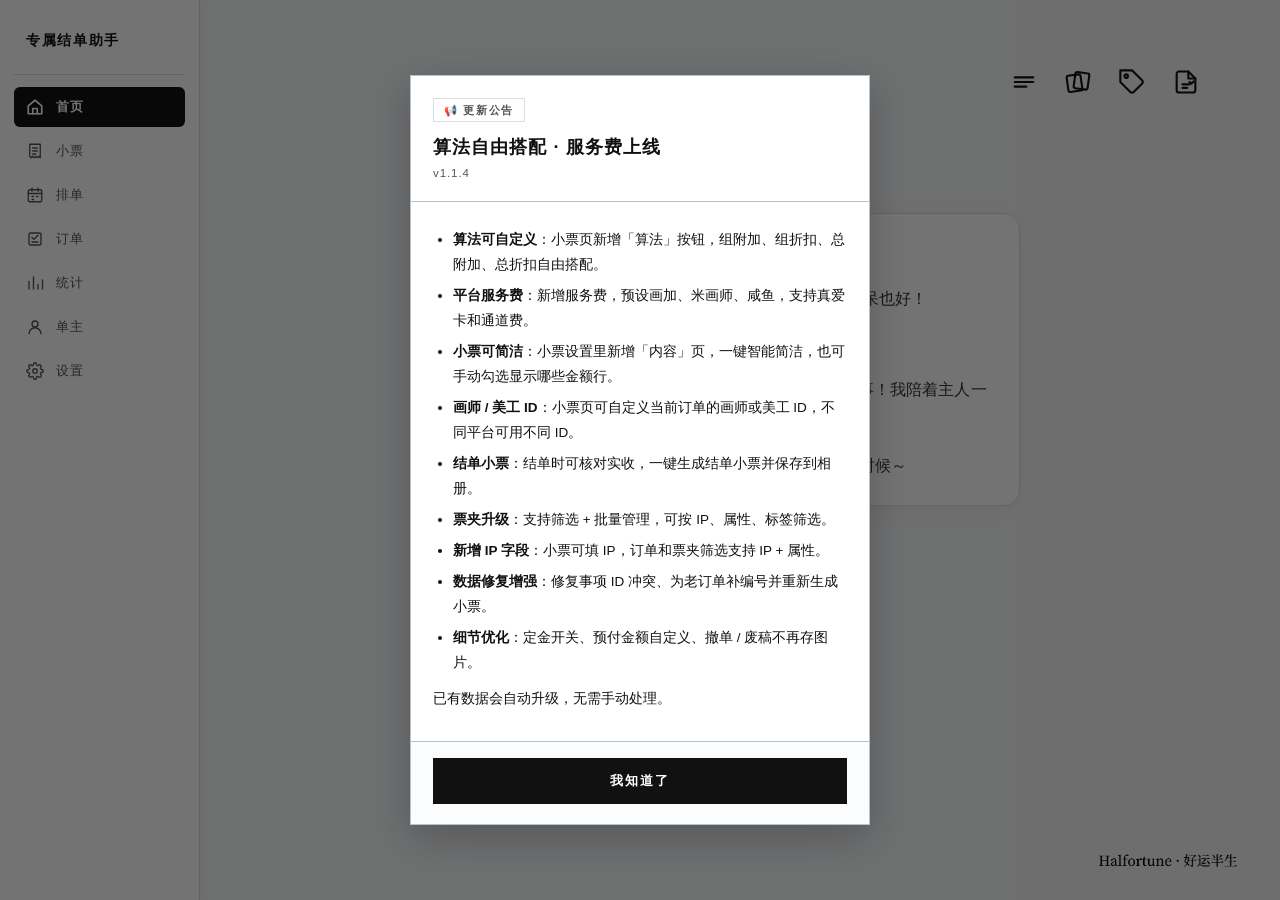
==== index.html @ 88d87aeb "Add files via upload" ====
<!DOCTYPE html>
<html lang="zh-CN">
<head>
<meta charset="UTF-8" />
<meta name="viewport" content="width=device-width, initial-scale=1.0, viewport-fit=cover" />
<title>专属结单助手</title>
<!-- PWA -->
<link rel="manifest" href="manifest.json" />
<meta name="theme-color" content="#111111" />
<meta name="apple-mobile-web-app-capable" content="yes" />
<meta name="apple-mobile-web-app-status-bar-style" content="default" />
<meta name="apple-mobile-web-app-title" content="结单助手" />
<link rel="apple-touch-icon" href="assets/icon-192.png" />

<link rel="stylesheet" href="vendor/fonts/fonts.css" />
<link rel="preconnect" href="https://cdn.jsdelivr.net" crossorigin>
<link href="https://cdn.jsdelivr.net/npm/cn-fontsource-slideyouran-regular@1.0.3/font.min.css" rel="stylesheet">
<link rel="stylesheet" href="style.css" />

<script>
(function () {
  try {
    var t = localStorage.getItem('listReceiptTheme') || 'default';
    document.documentElement.setAttribute('data-theme', t);
  } catch (e) {}
})();
</script>
</head>
<body>

<div class="app">

  <nav class="app-nav">
    <div class="nav-brand">专属结单助手</div>
    <div class="nav-items">
      <button class="nav-item active" data-page="pageMain">
        <svg class="nav-icon" viewBox="0 0 24 24" fill="none" stroke="currentColor" stroke-width="1.8" stroke-linecap="round" stroke-linejoin="round"><path d="M3 10.5 L12 3 L21 10.5 V21 H3 Z"/><path d="M9 21 V14 H15 V21"/></svg>
        <span class="nav-label">首页</span>
      </button>
      <button class="nav-item" data-page="pageReceipt">
        <svg class="nav-icon" viewBox="0 0 24 24" fill="none" stroke="currentColor" stroke-width="1.8" stroke-linecap="round" stroke-linejoin="round"><path d="M5 3 H19 V21 L17 19 L15 21 L13 19 L11 21 L9 19 L7 21 L5 19 Z"/><path d="M9 8 H15"/><path d="M9 12 H15"/><path d="M9 16 H13"/></svg>
        <span class="nav-label">小票</span>
      </button>
      <button class="nav-item" data-page="pageSchedule">
        <svg class="nav-icon" viewBox="0 0 24 24" fill="none" stroke="currentColor" stroke-width="1.8" stroke-linecap="round" stroke-linejoin="round"><rect x="3" y="5" width="18" height="16" rx="2"/><path d="M3 10 H21"/><path d="M8 3 V7"/><path d="M16 3 V7"/><path d="M8 14 H10"/><path d="M14 14 H16"/><path d="M8 18 H10"/></svg>
        <span class="nav-label">排单</span>
      </button>
      <button class="nav-item" data-page="pageTodo">
        <svg class="nav-icon" viewBox="0 0 24 24" fill="none" stroke="currentColor" stroke-width="1.8" stroke-linecap="round" stroke-linejoin="round"><rect x="4" y="4" width="16" height="16" rx="2"/><path d="M8 10 L10.5 12.5 L16 7"/><path d="M8 16 H16"/></svg>
        <span class="nav-label">订单</span>
      </button>
      <button class="nav-item" data-page="pageStats">
        <svg class="nav-icon" viewBox="0 0 24 24" fill="none" stroke="currentColor" stroke-width="1.8" stroke-linecap="round" stroke-linejoin="round"><path d="M4 20 V10"/><path d="M10 20 V4"/><path d="M16 20 V14"/><path d="M22 20 V8"/></svg>
        <span class="nav-label">统计</span>
      </button>
      <button class="nav-item" data-page="pageMaster">
        <svg class="nav-icon" viewBox="0 0 24 24" fill="none" stroke="currentColor" stroke-width="1.8" stroke-linecap="round" stroke-linejoin="round"><circle cx="12" cy="8" r="4"/><path d="M4 21 a8 8 0 0 1 16 0"/></svg>
        <span class="nav-label">单主</span>
      </button>
      <button class="nav-item" data-page="pageSettings">
        <svg class="nav-icon" viewBox="0 0 24 24" fill="none" stroke="currentColor" stroke-width="1.8" stroke-linecap="round" stroke-linejoin="round"><circle cx="12" cy="12" r="3"/><path d="M19.4 15a1.65 1.65 0 0 0 .33 1.82l.06.06a2 2 0 0 1-2.83 2.83l-.06-.06a1.65 1.65 0 0 0-1.82-.33 1.65 1.65 0 0 0-1 1.51V21a2 2 0 0 1-4 0v-.09A1.65 1.65 0 0 0 9 19.4a1.65 1.65 0 0 0-1.82.33l-.06.06a2 2 0 0 1-2.83-2.83l.06-.06a1.65 1.65 0 0 0 .33-1.82 1.65 1.65 0 0 0-1.51-1H3a2 2 0 0 1 0-4h.09A1.65 1.65 0 0 0 4.6 9a1.65 1.65 0 0 0-.33-1.82l-.06-.06a2 2 0 0 1 2.83-2.83l.06.06a1.65 1.65 0 0 0 1.82.33H9a1.65 1.65 0 0 0 1-1.51V3a2 2 0 0 1 4 0v.09a1.65 1.65 0 0 0 1 1.51 1.65 1.65 0 0 0 1.82-.33l.06-.06a2 2 0 0 1 2.83 2.83l-.06.06a1.65 1.65 0 0 0-.33 1.82V9a1.65 1.65 0 0 0 1.51 1H21a2 2 0 0 1 0 4h-.09a1.65 1.65 0 0 0-1.51 1z"/></svg>
        <span class="nav-label">设置</span>
      </button>
    </div>
  </nav>

  <main class="app-main">

    <!-- 首页 -->
    <section class="page active" id="pageMain">
      <div class="home-top-actions">
        <button type="button" class="home-tool-btn" onclick="openToolbox()" title="工具箱" aria-label="工具箱">
          <svg viewBox="0 0 24 24" fill="none" stroke="currentColor" stroke-width="1.8" stroke-linecap="round" stroke-linejoin="round">
            <line x1="4" y1="8"  x2="20" y2="8"/>
            <line x1="4" y1="12" x2="20" y2="12"/>
            <line x1="4" y1="16" x2="14" y2="16"/>
          </svg>
        </button>
        <button type="button" class="home-tool-btn" onclick="openTicketFolder()" title="票夹" aria-label="票夹">
          <svg viewBox="0 0 24 24" fill="none" stroke="currentColor" stroke-width="1.8" stroke-linecap="round" stroke-linejoin="round">
            <rect x="3" y="6" width="12" height="14" rx="1.5" transform="rotate(-8 9 13)"/>
            <rect x="9" y="4" width="12" height="14" rx="1.5" transform="rotate(8 15 11)"/>
          </svg>
        </button>
        <button type="button" class="home-tool-btn" onclick="openPriceList()" title="价目表" aria-label="价目表">
          <svg viewBox="0 0 24 24" fill="none" stroke="currentColor" stroke-width="1.8" stroke-linecap="round" stroke-linejoin="round">
            <path d="M20.59 13.41 13.42 20.58 a2 2 0 0 1 -2.83 0 L2 12 V2 h10 l8.59 8.59 a2 2 0 0 1 0 2.82 Z"/>
            <circle cx="7" cy="7" r="1.5"/>
          </svg>
        </button>
        <button type="button" class="home-tool-btn" onclick="openMemo()" title="备忘录" aria-label="备忘录">
          <svg viewBox="0 0 24 24" fill="none" stroke="currentColor" stroke-width="1.8" stroke-linecap="round" stroke-linejoin="round">
            <path d="M14 3 H6 a2 2 0 0 0 -2 2 v14 a2 2 0 0 0 2 2 h12 a2 2 0 0 0 2 -2 V9 Z"/>
            <polyline points="14 3 14 9 20 9"/>
            <path d="M9 14 h6"/>
            <path d="M9 17 h4"/>
            <path d="M15 12 l1.5 1.5 2 -2"/>
          </svg>
        </button>
      </div>

      <div class="home-wrap">
        <h1 class="home-title">专属结单助手</h1>
        <p class="home-sub">每一笔都清清楚楚</p>

        <div class="home-greeting-box" id="homeGreetingBox">
          <div class="home-greeting-text" id="homeGreetingText"></div>
        </div>
      </div>

      <img class="home-corner-badge" src="assets/HF.png" alt="" />
    </section>

    <!-- 小票 -->
    <section class="page" id="pageReceipt">
      <div class="receipt-layout" id="receiptLayout">
        <div class="receipt-main" id="receiptMain">

          <section class="panel">
            <div style="display:flex;align-items:center;gap:10px;margin-bottom:14px;padding-bottom:8px;border-bottom:1px solid var(--line);">
              <h2 class="section-title" style="flex:1;margin:0;padding:0;border-bottom:none;">企划信息</h2>
              <button type="button" class="tag-btn-inline" id="receiptTagBtn" onclick="openReceiptTagEditor()">标签</button>
            </div>

            <div class="module" style="grid-template-columns: 1fr 1fr;">
              <div>
                <label>接单平台</label>
                <select id="platform"></select>

                <label>画师 / 美工 <span class="required-mark">*</span></label>
                <div class="artist-id-wrap">
                  <select id="artistIdentity" class="artist-identity-select"></select>
                  <input id="artistId" class="artist-id-input" data-required="1" placeholder="填写ID" />
                </div>

                <label>单主ID <span class="required-mark">*</span></label>
                <div class="client-id-wrap">
                  <input id="client" data-required="1" />
                  <button type="button" class="client-id-pick-btn"
                          onclick="openClientPickerForReceipt()"
                          title="从单主列表选择" aria-label="从单主列表选择">
                    <svg viewBox="0 0 24 24" fill="none" stroke="currentColor"
                         stroke-width="1.8" stroke-linecap="round" stroke-linejoin="round">
                      <circle cx="12" cy="8" r="4"/>
                      <path d="M4 21 a8 8 0 0 1 16 0"/>
                    </svg>
                  </button>
                </div>

                <label>企划名称</label>
                <input id="project" />
                <label>IP</label>
                <input id="ip" placeholder="如：爱情公寓（可留空）" />
                <label>属性</label>
                <input id="attribute" placeholder="填写属性名称" />
                <label>角色</label>
                <input id="character" />
              </div>
              <div>
                <label>接单日期 <span class="required-mark">*</span></label>
                <input id="orderDate" type="date" data-required="1" />
                <label>排单日期 <span class="required-mark">*</span></label>
                <input id="scheduleDate" type="date" data-required="1" />
                <label>工期（天，可留空）</label>
                <div class="input-unit-wrap suffix">
                  <input id="workDays" type="number" step="1" min="0" placeholder="如：7" />
                  <span class="input-unit">天</span>
                </div>
                <label>截稿日期（可手动改） <span class="required-mark">*</span></label>
                <input id="deadline" type="date" data-required="1" />
                <label>定金模式</label>
                <select id="depositMode">
                  <option value="percent">百分比 %</option>
                  <option value="amount">固定金额 ¥</option>
                </select>
                <div class="deposit-label-row">
                  <label>定金（占位单：排单费）</label>
                  <label class="switch-wrap" title="关闭后不计算定金，预付款按 0 计">
                    <span class="switch">
                      <input type="checkbox" id="depositEnabled" checked onchange="onDepositEnabledToggle()" />
                      <span class="switch-slider"></span>
                    </span>
                  </label>
                </div>
                <div class="input-unit-wrap suffix" id="depositWrap">
                  <input id="deposit" type="number" step="0.01" value="20" />
                  <span class="input-unit" id="depositUnit">%</span>
                </div>
              </div>
            </div>

            <div class="upload-wrap">
              <label class="upload-label">预览图片（可选，生成小票时展示）</label>
              <div>
                <label class="upload-btn" id="uploadBtn" for="previewFile" style="margin:0;">＋ 上传图片</label>
                <input type="file" id="previewFile" class="file-input" accept="image/*" />
              </div>
              <div class="preview-box" id="previewBox">
                <img id="previewImg" src="" alt="预览" />
                <button type="button" class="icon-btn" id="clearPreviewBtn" title="移除图片">×</button>
              </div>
            </div>
          </section>

          <section class="panel" id="detailGroupPanel">
            <div class="section-head-row">
              <h2 class="section-title" style="flex:1;margin:0 0 14px;">定制细则</h2>
              <button type="button" class="algo-btn-inline" onclick="openAlgorithmSettings()" style="margin-right:12px;">算法</button>
              <label class="switch-wrap" title="关闭后，稿件不需要选权限，小票中也不显示权限列" style="margin-right:12px;">
                <span class="switch-label-text">权限</span>
                <span class="switch">
                  <input type="checkbox" id="licenseToggle" checked onchange="onLicenseToggle()" />
                  <span class="switch-slider"></span>
                </span>
              </label>
              <label class="switch-wrap" title="打开后可以不填稿件内容（仅占位）">
                <span class="switch-label-text">占位</span>
                <span class="switch">
                  <input type="checkbox" id="placeholderToggle" onchange="onPlaceholderToggle()" />
                  <span class="switch-slider"></span>
                </span>
              </label>
            </div>
            <div id="groupsContainer"></div>
            <button class="add-item-btn" id="addGroupBtn" onclick="addGroup()">+ 添加稿件组</button>
          </section>

          <section class="panel" id="orderExtrasPanel">
            <h2 class="section-title">其他</h2>
            <label style="margin-top:0;">订单级附加费用</label>
            <div id="extrasContainer" class="order-extras"></div>
            <button class="add-item-btn" onclick="addExtra()">+ 添加总附加费用</button>

            <label>订单级优惠折扣</label>
            <div id="discountsContainer" class="order-extras"></div>
            <button class="add-item-btn" onclick="addDiscount()">+ 添加总优惠折扣</button>

            <label>赠品（不计入应付）</label>
            <div id="giftsContainer"></div>
            <button class="add-item-btn" onclick="addGift()">+ 添加赠品</button>

            <div class="order-fee-row">
              <button type="button" class="order-fee-btn" id="prepaidBtn" onclick="openPrepaidModal()">
                <span class="order-fee-btn-label">预付金额</span>
                <span class="order-fee-btn-state" id="prepaidBtnState"></span>
              </button>
              <button type="button" class="order-fee-btn" id="orderServiceBtn" onclick="openOrderServiceModal()">
                <span class="order-fee-btn-label">总服务费</span>
                <span class="order-fee-btn-state" id="orderServiceBtnState"></span>
              </button>
            </div>
          </section>

          <section class="panel">
            <div class="actions">
              <button class="action-btn ghost" onclick="resetAll()">重置</button>
              <button class="action-btn" onclick="generate()">确定生成</button>
            </div>
          </section>

          <section class="panel receipt-shell hidden" id="receiptPanel">
            <div class="receipt-wrap">
              <div class="receipt-toolbar hidden" id="receiptToolbar">
                <button class="tool-btn" onclick="importToTodo()" title="导入订单">
                  <svg viewBox="0 0 24 24" fill="none" stroke="currentColor" stroke-width="1.8" stroke-linecap="round" stroke-linejoin="round">
                    <rect x="4" y="4" width="16" height="16" rx="2"/>
                    <path d="M8 10 L10.5 12.5 L16 7"/>
                    <path d="M8 16 H16"/>
                  </svg>
                </button>
                <button class="tool-btn" onclick="openReceiptSettings()" title="修改小票">
                  <svg viewBox="0 0 24 24" fill="none" stroke="currentColor" stroke-width="1.8" stroke-linecap="round" stroke-linejoin="round">
                    <path d="M12 20h9"/>
                    <path d="M16.5 3.5a2.121 2.121 0 0 1 3 3L7 19l-4 1 1-4L16.5 3.5z"/>
                  </svg>
                </button>
                <button class="tool-btn" onclick="saveImage()" title="保存图片">
                  <svg viewBox="0 0 24 24" fill="none" stroke="currentColor" stroke-width="1.8" stroke-linecap="round" stroke-linejoin="round">
                    <path d="M21 15v4a2 2 0 0 1-2 2H5a2 2 0 0 1-2-2v-4"/>
                    <polyline points="7 10 12 15 17 10"/>
                    <line x1="12" y1="15" x2="12" y2="3"/>
                  </svg>
                </button>
              </div>

              <div class="receipt" id="receipt">
                <div class="receipt-bg-wrap" id="outBgWrap">
                  <img class="receipt-bg-img" id="outBgImg" alt="" draggable="false" />
                  <div class="receipt-img-handle" data-target="bg"></div>
                  <div class="img-resize-handle" data-dir="n"></div>
                  <div class="img-resize-handle" data-dir="s"></div>
                  <div class="img-resize-handle" data-dir="w"></div>
                  <div class="img-resize-handle" data-dir="e"></div>
                </div>

                <div class="receipt-img-block header-block" id="outHeaderBlock">
                  <img id="outHeaderImg" alt="" draggable="false" />
                  <div class="receipt-img-handle" data-target="header"></div>
                  <div class="img-resize-handle" data-dir="n"></div>
                  <div class="img-resize-handle" data-dir="s"></div>
                  <div class="img-resize-handle" data-dir="w"></div>
                  <div class="img-resize-handle" data-dir="e"></div>
                </div>

                <div class="header">
                  <div class="receipt-title-text">· 专属小票 ·</div>
                  <div class="shop-at" id="outClientAt"></div>
                </div>

                <div class="receipt-no-row">
                  <span class="receipt-no" id="outOrderNo"></span>
                </div>

                <div class="meta">
                  <div><span>排单日期</span><span id="outScheduleDate"></span></div>
                  <div><span>截稿日期</span><span id="outDeadline"></span></div>
                  <div><span id="outIdentityLabel">画师</span><span id="outArtist"></span></div>
                  <div><span>接单平台</span><span id="outPlatform"></span></div>
                </div>
                <hr class="rule double" />

                <div class="info-row bold" id="rowProject"><span class="k">企划名</span><span id="outProject"></span></div>
                <div class="info-row bold" id="rowIP"><span class="k">IP</span><span id="outIP"></span></div>
                <div class="info-row bold" id="rowAttribute"><span class="k">属性</span><span id="outAttribute"></span></div>
                <div class="info-row bold" id="rowCharacter"><span class="k">角色</span><span id="outCharacter"></span></div>

                <div class="receipt-photo" id="outPhoto" style="display:none;">
                  <img id="outPhotoImg" src="" alt="预览图" />
                </div>

                <div id="outGroups"></div>

                <hr class="rule" />
                <div class="totals order-totals">
                  <div class="row"><span>总合计</span><span id="outSubtotalTotal"></span></div>
                  <div class="row" id="outOrderExtrasRow" style="display:none">
                    <span id="outOrderExtrasLabel">总附加费用</span>
                    <span id="outOrderExtras"></span>
                  </div>
                  <div class="row" id="outOrderDiscountRow" style="display:none">
                    <span id="outOrderDiscountLabel">总优惠折扣</span>
                    <span id="outOrderDiscount"></span>
                  </div>
                  <div class="row"><span>订单总价</span><span id="outTotal"></span></div>
                  <div class="row order-fee-sub" id="outOrderServiceRow" style="display:none">
                    <span id="outOrderServiceLabel">服务费</span>
                    <span id="outOrderService"></span>
                  </div>
                  <div class="row order-fee-sub" id="outOrderChannelRow" style="display:none">
                    <span id="outOrderChannelLabel">通道费</span>
                    <span id="outOrderChannel"></span>
                  </div>
                </div>

                <div class="totals pay-totals">
                  <div class="row pay"><span>应付金额</span><span class="v" id="outPayable"></span></div>
                  <div class="row pay-bold" id="outPrepaidRow">
                    <span id="outPrepaidLabel" class="prepaid-label">预付金额</span>
                    <span id="outPrepaid"></span>
                  </div>

                  <div class="row pay-bold" id="outRealPrepaidRow" style="display:none;">
                    <span id="outRealPrepaidLabel" class="prepaid-label">实收预付</span>
                    <span id="outRealPrepaid"></span>
                  </div>

                  <div class="row pay-bold" id="outFinalRow"><span>待结尾款</span><span id="outFinal"></span></div>
                </div>

                <div id="outGiftsBox" style="display:none;margin-top:10px;">
                  <div class="info-row" style="color:var(--rc-ink-soft);font-size:12px;letter-spacing:.08em;text-transform:uppercase;">
                    <span>赠品</span><span>价值</span>
                  </div>
                  <div id="outGifts"></div>
                </div>

                <hr class="rule double" />

                <div class="footer-note">
                  <div id="outFooterLine1"></div>
                  <div id="outFooterLine2"></div>
                </div>

                <div class="receipt-img-block footer-block" id="outFooterBlock">
                  <img id="outFooterImg" alt="" draggable="false" />
                  <div class="receipt-img-handle" data-target="footer"></div>
                  <div class="img-resize-handle" data-dir="n"></div>
                  <div class="img-resize-handle" data-dir="s"></div>
                  <div class="img-resize-handle" data-dir="w"></div>
                  <div class="img-resize-handle" data-dir="e"></div>
                </div>
              </div>
            </div>
          </section>

        </div>

        <aside class="receipt-settings" id="receiptSettings">
          <div class="rs-head">
            <h3>小票设置</h3>
            <div class="rs-head-btns">
              <button class="rs-btn" onclick="saveReceiptPreset()">存储</button>
              <button class="rs-btn ghost" onclick="openReceiptPresetPicker()">加载</button>
              <button class="rs-btn ghost" onclick="resetReceiptSettings()">恢复</button>
            </div>
            <button class="rs-close" onclick="closeReceiptSettings()" title="关闭">×</button>
          </div>

          <div class="rs-tabs">
            <button class="rs-tab active" data-tab="basic" onclick="switchRsTab('basic')">基础</button>
            <button class="rs-tab" data-tab="style" onclick="switchRsTab('style')">样式</button>
            <button class="rs-tab" data-tab="content" onclick="switchRsTab('content')">内容</button>
          </div>

          <div class="rs-body">
            <div class="rs-pane active" id="rsPaneBasic">
              <button type="button" class="rs-label-btn" onclick="setActiveReceiptImage('header')">
                票头图片 <span class="rs-tip-inline">（可选，点击可编辑）</span>
              </button>
              <div class="rs-file-row">
                <label class="upload-btn" for="rsHeaderImgInput">＋ 上传票头</label>
                <input type="file" id="rsHeaderImgInput" class="file-input" accept="image/*" />
                <button class="rs-btn-sm ghost" onclick="fitReceiptImg('header')">适应宽度</button>
                <button class="rs-btn-sm ghost" onclick="clearReceiptImg('header')">清除</button>
              </div>
              <p class="rs-tip-sm">大图会自动压缩后保存 · 点按钮进入编辑态：图片上任意位置可拖，右下角红点等比缩放，边缘虚线可拉伸</p>

              <label>标题（固定，不可修改）</label>
              <input id="rsTitle" value="专属小票" readonly style="opacity:0.6;" />

              <label>票尾文本 · 第一行</label>
              <input id="rsFooter1" placeholder="如：十分荣幸为您服务" oninput="applyReceiptSettings()" />

              <label>票尾文本 · 第二行</label>
              <input id="rsFooter2" placeholder="如：欢迎下次光临～" oninput="applyReceiptSettings()" />

              <button type="button" class="rs-label-btn" onclick="setActiveReceiptImage('footer')">
                票尾图片 <span class="rs-tip-inline">（可选，点击可编辑）</span>
              </button>
              <div class="rs-file-row">
                <label class="upload-btn" for="rsFooterImgInput">＋ 上传票尾</label>
                <input type="file" id="rsFooterImgInput" class="file-input" accept="image/*" />
                <button class="rs-btn-sm ghost" onclick="fitReceiptImg('footer')">适应宽度</button>
                <button class="rs-btn-sm ghost" onclick="clearReceiptImg('footer')">清除</button>
              </div>
              <p class="rs-tip-sm">大图会自动压缩后保存 · 点按钮进入编辑态：图片上任意位置可拖，右下角红点等比缩放，边缘虚线可拉伸</p>
              <label>字体（中英文统一）</label>
              <select id="rsFont" onchange="applyReceiptSettings()">
                <option value="system">系统默认（思源黑体）</option>
                <option value="'Source Han Sans SC','Noto Sans SC',sans-serif">思源黑体</option>
                <option value="'Source Han Serif SC','Noto Serif SC','Songti SC',serif">思源宋体</option>
                <option value="'Slideyouran','Yanshi Youran Xiaokai',cursive">演示悠然小楷（在线）</option>
                <option value="'Playball',cursive">Playball（在线 · 英文）</option>
                <option value="'Alex Brush',cursive">Alex Brush（在线 · 英文花体）</option>
              </select>
              <p class="rs-tip-sm">
                演示悠然小楷、Playball、Alex Brush 通过 CDN 在线加载。<br>
                以上字体均免费可商用。<br>
                其它字体请用下方「导入本地字体」上传。请使用可商字体。
              </p>

              <label>字体大小</label>
              <div class="range-row">
                <div class="range-with-dot">
                  <input type="range" id="rsFontSize" min="8" max="24" step="0.5" value="13.5" oninput="onFontSizeChanged()" />
                  <button type="button" class="range-default-dot" onclick="resetFontSize()" title="点击恢复默认字体大小 13.5px"></button>
                </div>
                <span class="range-val" id="rsFontSizeVal">13.5px</span>
              </div>
              <p class="rs-tip-sm">
                调整小票整体文字大小（不含票头 / 票尾）。<br>
                黑点为默认大小，点击可恢复。
              </p>

              <label>导入本地字体（TTF / OTF / WOFF / WOFF2）</label>
              <div class="rs-file-row">
                <label class="upload-btn" for="rsFontFileInput">＋ 选择字体文件</label>
                <input type="file" id="rsFontFileInput" class="file-input"
                       accept=".ttf,.otf,.woff,.woff2,font/ttf,font/otf,font/woff,font/woff2">
                <button class="rs-btn-sm ghost" onclick="clearLocalFonts()">清空已导入</button>
              </div>
              <p class="rs-tip-sm" id="rsFontUploadStatus">
                字体文件受版权与容量限制，仅保存在当前浏览器，换设备或清缓存需重新导入。
              </p>

              <div class="custom-font-list" id="customFontList"></div>
            </div>

            <div class="rs-pane" id="rsPaneStyle">
              <label>背景颜色</label>
              <div class="color-swatches" data-target="rsBgColor">
                <button type="button" class="color-swatch" data-color="#97cceb" style="background:#97cceb" title="#97cceb" onclick="pickColor('rsBgColor','#97cceb','bgColor')"></button>
                <button type="button" class="color-swatch" data-color="#a5c757" style="background:#a5c757" title="#a5c757" onclick="pickColor('rsBgColor','#a5c757','bgColor')"></button>
                <button type="button" class="color-swatch" data-color="#fefbb4" style="background:#fefbb4" title="#fefbb4" onclick="pickColor('rsBgColor','#fefbb4','bgColor')"></button>
                <button type="button" class="color-swatch" data-color="#fbccdb" style="background:#fbccdb" title="#fbccdb" onclick="pickColor('rsBgColor','#fbccdb','bgColor')"></button>
                <button type="button" class="color-swatch" data-color="#e7e7ff" style="background:#e7e7ff" title="#e7e7ff" onclick="pickColor('rsBgColor','#e7e7ff','bgColor')"></button>
                <button type="button" class="color-swatch" data-color="#fffaf6" style="background:#fffaf6" title="#fffaf6" onclick="pickColor('rsBgColor','#fffaf6','bgColor')"></button>
                <button type="button" class="color-custom-btn" onclick="openCustomColor('rsBgColor')" title="自定义颜色">＋</button>
                <button type="button" class="color-reset-btn" onclick="resetColor('rsBgColor','#ffffff','bgColor')" title="恢复默认">
                  <svg viewBox="0 0 24 24" fill="none" stroke="currentColor" stroke-width="2" stroke-linecap="round" stroke-linejoin="round">
                    <polyline points="1 4 1 10 7 10"/>
                    <path d="M3.51 15a9 9 0 1 0 2.13-9.36L1 10"/>
                  </svg>
                </button>
              </div>
              <input type="color" id="rsBgColor" value="#ffffff" oninput="onColorChanged('bgColor')" class="color-input-hidden" />
              <input type="text" class="color-hex" id="rsBgColorHex" value="#ffffff" readonly />

              <label>线条颜色（分割线、外框）</label>
              <div class="color-swatches" data-target="rsLineColor">
                <button type="button" class="color-swatch" data-color="#b8c2cc" style="background:#b8c2cc" onclick="pickColor('rsLineColor','#b8c2cc','lineColor')"></button>
                <button type="button" class="color-swatch" data-color="#97cceb" style="background:#97cceb" onclick="pickColor('rsLineColor','#97cceb','lineColor')"></button>
                <button type="button" class="color-swatch" data-color="#a5c757" style="background:#a5c757" onclick="pickColor('rsLineColor','#a5c757','lineColor')"></button>
                <button type="button" class="color-swatch" data-color="#fbccdb" style="background:#fbccdb" onclick="pickColor('rsLineColor','#fbccdb','lineColor')"></button>
                <button type="button" class="color-swatch" data-color="#e7e7ff" style="background:#e7e7ff" onclick="pickColor('rsLineColor','#e7e7ff','lineColor')"></button>
                <button type="button" class="color-custom-btn" onclick="openCustomColor('rsLineColor')" title="自定义颜色">＋</button>
                <button type="button" class="color-reset-btn" onclick="resetColor('rsLineColor','#b8c2cc','lineColor')" title="恢复默认">
                  <svg viewBox="0 0 24 24" fill="none" stroke="currentColor" stroke-width="2" stroke-linecap="round" stroke-linejoin="round">
                    <polyline points="1 4 1 10 7 10"/>
                    <path d="M3.51 15a9 9 0 1 0 2.13-9.36L1 10"/>
                  </svg>
                </button>
              </div>
              <input type="color" id="rsLineColor" value="#b8c2cc" oninput="onColorChanged('lineColor')" class="color-input-hidden" />
              <input type="text" class="color-hex" id="rsLineColorHex" value="#b8c2cc" readonly />

              <label>字体主色（原本黑色）</label>
              <div class="color-swatches" data-target="rsColorPrimary">
                <button type="button" class="color-swatch" data-color="#97cceb" style="background:#97cceb" title="#97cceb" onclick="pickColor('rsColorPrimary','#97cceb','colorPrimary')"></button>
                <button type="button" class="color-swatch" data-color="#a5c757" style="background:#a5c757" title="#a5c757" onclick="pickColor('rsColorPrimary','#a5c757','colorPrimary')"></button>
                <button type="button" class="color-swatch" data-color="#fefbb4" style="background:#fefbb4" title="#fefbb4" onclick="pickColor('rsColorPrimary','#fefbb4','colorPrimary')"></button>
                <button type="button" class="color-swatch" data-color="#fbccdb" style="background:#fbccdb" title="#fbccdb" onclick="pickColor('rsColorPrimary','#fbccdb','colorPrimary')"></button>
                <button type="button" class="color-swatch" data-color="#e7e7ff" style="background:#e7e7ff" title="#e7e7ff" onclick="pickColor('rsColorPrimary','#e7e7ff','colorPrimary')"></button>
                <button type="button" class="color-swatch" data-color="#fffaf6" style="background:#fffaf6" title="#fffaf6" onclick="pickColor('rsColorPrimary','#fffaf6','colorPrimary')"></button>
                <button type="button" class="color-custom-btn" onclick="openCustomColor('rsColorPrimary')" title="自定义颜色">＋</button>
                <button type="button" class="color-reset-btn" onclick="resetColor('rsColorPrimary','#111111','colorPrimary')" title="恢复默认">
                  <svg viewBox="0 0 24 24" fill="none" stroke="currentColor" stroke-width="2" stroke-linecap="round" stroke-linejoin="round">
                    <polyline points="1 4 1 10 7 10"/>
                    <path d="M3.51 15a9 9 0 1 0 2.13-9.36L1 10"/>
                  </svg>
                </button>
              </div>
              <input type="color" id="rsColorPrimary" value="#111111" oninput="onColorChanged('colorPrimary')" class="color-input-hidden" />
              <input type="text" class="color-hex" id="rsColorPrimaryHex" value="#111111" readonly />

              <label>字体辅色（原本灰色）</label>
              <div class="color-swatches" data-target="rsColorSecondary">
                <button type="button" class="color-swatch" data-color="#97cceb" style="background:#97cceb" title="#97cceb" onclick="pickColor('rsColorSecondary','#97cceb','colorSecondary')"></button>
                <button type="button" class="color-swatch" data-color="#a5c757" style="background:#a5c757" title="#a5c757" onclick="pickColor('rsColorSecondary','#a5c757','colorSecondary')"></button>
                <button type="button" class="color-swatch" data-color="#fefbb4" style="background:#fefbb4" title="#fefbb4" onclick="pickColor('rsColorSecondary','#fefbb4','colorSecondary')"></button>
                <button type="button" class="color-swatch" data-color="#fbccdb" style="background:#fbccdb" title="#fbccdb" onclick="pickColor('rsColorSecondary','#fbccdb','colorSecondary')"></button>
                <button type="button" class="color-swatch" data-color="#e7e7ff" style="background:#e7e7ff" title="#e7e7ff" onclick="pickColor('rsColorSecondary','#e7e7ff','colorSecondary')"></button>
                <button type="button" class="color-swatch" data-color="#fffaf6" style="background:#fffaf6" title="#fffaf6" onclick="pickColor('rsColorSecondary','#fffaf6','colorSecondary')"></button>
                <button type="button" class="color-custom-btn" onclick="openCustomColor('rsColorSecondary')" title="自定义颜色">＋</button>
                <button type="button" class="color-reset-btn" onclick="resetColor('rsColorSecondary','#555555','colorSecondary')" title="恢复默认">
                  <svg viewBox="0 0 24 24" fill="none" stroke="currentColor" stroke-width="2" stroke-linecap="round" stroke-linejoin="round">
                    <polyline points="1 4 1 10 7 10"/>
                    <path d="M3.51 15a9 9 0 1 0 2.13-9.36L1 10"/>
                  </svg>
                </button>
              </div>
              <input type="color" id="rsColorSecondary" value="#555555" oninput="onColorChanged('colorSecondary')" class="color-input-hidden" />
              <input type="text" class="color-hex" id="rsColorSecondaryHex" value="#555555" readonly />

              <button type="button" class="rs-label-btn" onclick="setActiveReceiptImage('bg')">
                背景图片 <span class="rs-tip-inline">（可选，点击可编辑）</span>
              </button>
              <div class="rs-file-row">
                <label class="upload-btn" for="rsBgImgInput">＋ 上传背景</label>
                <input type="file" id="rsBgImgInput" class="file-input" accept="image/*" />
                <button class="rs-btn-sm ghost" onclick="fitReceiptImg('bg')">适应小票</button>
                <button class="rs-btn-sm ghost" onclick="clearReceiptImg('bg')">清除</button>
              </div>
              <p class="rs-tip-sm">大图会自动压缩后保存 · 点按钮进入编辑态：图片上任意位置可拖，右下角红点等比缩放，边缘虚线可上下左右拉伸</p>

              <label>背景图透明度</label>
              <div class="range-row">
                <input type="range" id="rsBgOpacity" min="0" max="1" step="0.05" value="1" oninput="onOpacityChanged()" />
                <span class="range-val" id="rsBgOpacityVal">100%</span>
              </div>

            </div>
                        <div class="rs-pane" id="rsPaneContent">
              <button type="button" class="rs-smart-btn" onclick="applySmartSimple()">智能简洁</button>
              <p class="rs-tip-sm">点一下切换到简洁模式（隐藏中间量），可手动再调整下方开关。</p>

              <label style="margin-top:20px;">显示选项（默认全部开启）</label>

              <label class="rs-check-row">
                <input type="checkbox" id="rsShowGroupOriginal" onchange="onContentSettingChange()" />
                <span>组原价</span>
              </label>
              <label class="rs-check-row">
                <input type="checkbox" id="rsShowGroupSubtotal" onchange="onContentSettingChange()" />
                <span>组小计</span>
              </label>
              <label class="rs-check-row">
                <input type="checkbox" id="rsShowOrderSubtotal" onchange="onContentSettingChange()" />
                <span>总合计</span>
              </label>

              <p class="rs-tip-sm" style="margin-top:16px;">
                <strong>永远显示</strong>：稿件明细、组合计、订单总价、应付金额。<br>
                <strong>有值才显示</strong>：附加、折扣、服务费、预付、待结。
              </p>
            </div>
          </div>
        </aside>

      </div>
    </section>

    <!-- 订单列表 -->
        <section class="page" id="pageTodo">
      <div class="order-page-head">
        <div class="order-tabs">
          <button type="button" class="order-tab active" data-tab="todo" onclick="switchOrderTab('todo')"><span class="order-tab-circle">待</span></button>
          <button type="button" class="order-tab" data-tab="completed" onclick="switchOrderTab('completed')"><span class="order-tab-circle">结</span></button>
          <button type="button" class="order-tab" data-tab="cancelled" onclick="switchOrderTab('cancelled')"><span class="order-tab-circle">撤</span></button>
          <button type="button" class="order-tab" data-tab="discarded" onclick="switchOrderTab('discarded')"><span class="order-tab-circle">废</span></button>
        </div>
        <div class="order-page-head-right">
          <button type="button" class="order-filter-btn" onclick="openOrderFilterModal()" title="筛选订单">
            <svg viewBox="0 0 24 24" fill="none" stroke="currentColor" stroke-width="1.8" stroke-linecap="round" stroke-linejoin="round">
              <path d="M3 5 H21 L14 13 V20 L10 18 V13 Z"/>
            </svg>
            <span>筛选</span>
          </button>
          <button type="button" class="order-manage-btn" id="todoManageBtn" onclick="toggleOrderManageMode('todo')">管理</button>
        </div>
      </div>
      <section class="panel order-search-panel">
        <input id="todoSearch" class="order-search" placeholder="搜索单主 ID / 企划 / 角色 / 标签" oninput="renderTodoList()" />
      </section>
      <section class="panel">
        <div class="order-manage-bar" id="todoManageBar" style="display:none;">
          <div class="order-manage-bar-left">
            <span id="todoSelectedCount">已选择 0 项</span>
          </div>
          <div class="order-manage-bar-right">
            <button type="button" class="order-manage-bar-btn ghost" onclick="toggleAllOrderSelect('todo')" id="todoSelectAllBtn">全选</button>
            <button type="button" class="order-manage-bar-btn danger" onclick="confirmOrderBatchDelete('todo')" id="todoBatchDeleteBtn" disabled>删除</button>
            <button type="button" class="order-manage-bar-btn ghost" onclick="exitOrderManageMode('todo')">完成</button>
          </div>
        </div>
        <div id="todoListContainer"></div>
      </section>
    </section>

        <section class="page" id="pageCompleted">
      <div class="order-page-head">
        <div class="order-tabs">
          <button type="button" class="order-tab" data-tab="todo" onclick="switchOrderTab('todo')"><span class="order-tab-circle">待</span></button>
          <button type="button" class="order-tab active" data-tab="completed" onclick="switchOrderTab('completed')"><span class="order-tab-circle">结</span></button>
          <button type="button" class="order-tab" data-tab="cancelled" onclick="switchOrderTab('cancelled')"><span class="order-tab-circle">撤</span></button>
          <button type="button" class="order-tab" data-tab="discarded" onclick="switchOrderTab('discarded')"><span class="order-tab-circle">废</span></button>
        </div>
        <div class="order-page-head-right">
          <button type="button" class="order-manage-btn" id="completedManageBtn" onclick="toggleOrderManageMode('completed')">管理</button>
        </div>
      </div>
      <section class="panel order-filter-panel">
        <input id="completedSearch" class="order-search" placeholder="搜索单主 ID / 联系方式 / 标签" oninput="renderCompletedList()" />
        <div class="order-filter-bar" style="margin-top:12px;">
          <div class="order-range-tabs">
            <button type="button" class="order-range-btn active" data-range="month" onclick="switchOrderRange('completed','month')">月</button>
            <button type="button" class="order-range-btn" data-range="year" onclick="switchOrderRange('completed','year')">年</button>
            <button type="button" class="order-range-btn" data-range="custom" onclick="switchOrderRange('completed','custom')">自定义</button>
          </div>
          <div class="order-ym-row" id="completedYmRow">
            <select id="completedYear" class="order-ym-select" onchange="onOrderYearChange('completed')"></select>
            <span class="order-ym-sep">年</span>
            <select id="completedMonth" class="order-ym-select" onchange="onOrderMonthChange('completed')"></select>
            <span class="order-ym-sep" id="completedMonthLabel">月</span>
          </div>
          <div class="order-custom-row" id="completedCustomRow" style="display:none;">
            <input type="date" id="completedStartDate" class="order-date-input" />
            <span class="order-range-sep">至</span>
            <input type="date" id="completedEndDate" class="order-date-input" />
            <button type="button" class="action-btn ghost order-apply-btn" onclick="applyOrderCustomRange('completed')">确定</button>
          </div>
          <div class="order-sort-row">
            <span class="order-sort-label">排序</span>
            <button type="button" class="order-sort-icon-btn is-desc" id="completedSortBtn" onclick="toggleOrderSort('completed')" title="切换排序">
              <svg class="sort-arrow sort-arrow-asc" viewBox="0 0 24 24" fill="none" stroke="currentColor" stroke-width="2" stroke-linecap="round" stroke-linejoin="round">
                <line x1="12" y1="19" x2="12" y2="5"/>
                <polyline points="5 12 12 5 19 12"/>
              </svg>
              <svg class="sort-arrow sort-arrow-desc" viewBox="0 0 24 24" fill="none" stroke="currentColor" stroke-width="2" stroke-linecap="round" stroke-linejoin="round">
                <line x1="12" y1="5" x2="12" y2="19"/>
                <polyline points="19 12 12 19 5 12"/>
              </svg>
            </button>
          </div>
          <p class="order-range-hint" id="completedRangeHint"></p>
        </div>
      </section>
      <section class="panel">
        <div class="order-manage-bar" id="completedManageBar" style="display:none;">
          <div class="order-manage-bar-left">
            <span id="completedSelectedCount">已选择 0 项</span>
          </div>
          <div class="order-manage-bar-right">
            <button type="button" class="order-manage-bar-btn ghost" onclick="toggleAllOrderSelect('completed')" id="completedSelectAllBtn">全选</button>
            <button type="button" class="order-manage-bar-btn danger" onclick="confirmOrderBatchDelete('completed')" id="completedBatchDeleteBtn" disabled>删除</button>
            <button type="button" class="order-manage-bar-btn ghost" onclick="exitOrderManageMode('completed')">完成</button>
          </div>
        </div>
        <div id="completedListContainer"></div>
      </section>
    </section>

        <section class="page" id="pageCancelled">
      <div class="order-page-head">
        <div class="order-tabs">
          <button type="button" class="order-tab" data-tab="todo" onclick="switchOrderTab('todo')"><span class="order-tab-circle">待</span></button>
          <button type="button" class="order-tab" data-tab="completed" onclick="switchOrderTab('completed')"><span class="order-tab-circle">结</span></button>
          <button type="button" class="order-tab active" data-tab="cancelled" onclick="switchOrderTab('cancelled')"><span class="order-tab-circle">撤</span></button>
          <button type="button" class="order-tab" data-tab="discarded" onclick="switchOrderTab('discarded')"><span class="order-tab-circle">废</span></button>
        </div>
        <div class="order-page-head-right">
          <button type="button" class="order-manage-btn" id="cancelledManageBtn" onclick="toggleOrderManageMode('cancelled')">管理</button>
        </div>
      </div>
      <section class="panel order-filter-panel">
        <input id="cancelledSearch" class="order-search" placeholder="搜索单主 ID / 联系方式 / 标签" oninput="renderCancelledList()" />
        <div class="order-filter-bar" style="margin-top:12px;">
          <div class="order-range-tabs">
            <button type="button" class="order-range-btn active" data-range="month" onclick="switchOrderRange('cancelled','month')">月</button>
            <button type="button" class="order-range-btn" data-range="year" onclick="switchOrderRange('cancelled','year')">年</button>
            <button type="button" class="order-range-btn" data-range="custom" onclick="switchOrderRange('cancelled','custom')">自定义</button>
          </div>
          <div class="order-ym-row" id="cancelledYmRow">
            <select id="cancelledYear" class="order-ym-select" onchange="onOrderYearChange('cancelled')"></select>
            <span class="order-ym-sep">年</span>
            <select id="cancelledMonth" class="order-ym-select" onchange="onOrderMonthChange('cancelled')"></select>
            <span class="order-ym-sep" id="cancelledMonthLabel">月</span>
          </div>
          <div class="order-custom-row" id="cancelledCustomRow" style="display:none;">
            <input type="date" id="cancelledStartDate" class="order-date-input" />
            <span class="order-range-sep">至</span>
            <input type="date" id="cancelledEndDate" class="order-date-input" />
            <button type="button" class="action-btn ghost order-apply-btn" onclick="applyOrderCustomRange('cancelled')">确定</button>
          </div>
          <div class="order-sort-row">
            <span class="order-sort-label">排序</span>
            <button type="button" class="order-sort-icon-btn is-desc" id="cancelledSortBtn" onclick="toggleOrderSort('cancelled')" title="切换排序">
              <svg class="sort-arrow sort-arrow-asc" viewBox="0 0 24 24" fill="none" stroke="currentColor" stroke-width="2" stroke-linecap="round" stroke-linejoin="round">
                <line x1="12" y1="19" x2="12" y2="5"/>
                <polyline points="5 12 12 5 19 12"/>
              </svg>
              <svg class="sort-arrow sort-arrow-desc" viewBox="0 0 24 24" fill="none" stroke="currentColor" stroke-width="2" stroke-linecap="round" stroke-linejoin="round">
                <line x1="12" y1="5" x2="12" y2="19"/>
                <polyline points="19 12 12 19 5 12"/>
              </svg>
            </button>
          </div>
          <p class="order-range-hint" id="cancelledRangeHint"></p>
        </div>
      </section>
      <section class="panel">
        <div class="order-manage-bar" id="cancelledManageBar" style="display:none;">
          <div class="order-manage-bar-left">
            <span id="cancelledSelectedCount">已选择 0 项</span>
          </div>
          <div class="order-manage-bar-right">
            <button type="button" class="order-manage-bar-btn ghost" onclick="toggleAllOrderSelect('cancelled')" id="cancelledSelectAllBtn">全选</button>
            <button type="button" class="order-manage-bar-btn danger" onclick="confirmOrderBatchDelete('cancelled')" id="cancelledBatchDeleteBtn" disabled>删除</button>
            <button type="button" class="order-manage-bar-btn ghost" onclick="exitOrderManageMode('cancelled')">完成</button>
          </div>
        </div>
        <div id="cancelledListContainer"></div>
      </section>
    </section>

        <section class="page" id="pageDiscarded">
      <div class="order-page-head">
        <div class="order-tabs">
          <button type="button" class="order-tab" data-tab="todo" onclick="switchOrderTab('todo')"><span class="order-tab-circle">待</span></button>
          <button type="button" class="order-tab" data-tab="completed" onclick="switchOrderTab('completed')"><span class="order-tab-circle">结</span></button>
          <button type="button" class="order-tab" data-tab="cancelled" onclick="switchOrderTab('cancelled')"><span class="order-tab-circle">撤</span></button>
          <button type="button" class="order-tab active" data-tab="discarded" onclick="switchOrderTab('discarded')"><span class="order-tab-circle">废</span></button>
        </div>
        <div class="order-page-head-right">
          <button type="button" class="order-manage-btn" id="discardedManageBtn" onclick="toggleOrderManageMode('discarded')">管理</button>
        </div>
      </div>
      <section class="panel order-filter-panel">
        <input id="discardedSearch" class="order-search" placeholder="搜索单主 ID / 联系方式 / 标签" oninput="renderDiscardedList()" />
        <div class="order-filter-bar" style="margin-top:12px;">
          <div class="order-range-tabs">
            <button type="button" class="order-range-btn active" data-range="month" onclick="switchOrderRange('discarded','month')">月</button>
            <button type="button" class="order-range-btn" data-range="year" onclick="switchOrderRange('discarded','year')">年</button>
            <button type="button" class="order-range-btn" data-range="custom" onclick="switchOrderRange('discarded','custom')">自定义</button>
          </div>
          <div class="order-ym-row" id="discardedYmRow">
            <select id="discardedYear" class="order-ym-select" onchange="onOrderYearChange('discarded')"></select>
            <span class="order-ym-sep">年</span>
            <select id="discardedMonth" class="order-ym-select" onchange="onOrderMonthChange('discarded')"></select>
            <span class="order-ym-sep" id="discardedMonthLabel">月</span>
          </div>
          <div class="order-custom-row" id="discardedCustomRow" style="display:none;">
            <input type="date" id="discardedStartDate" class="order-date-input" />
            <span class="order-range-sep">至</span>
            <input type="date" id="discardedEndDate" class="order-date-input" />
            <button type="button" class="action-btn ghost order-apply-btn" onclick="applyOrderCustomRange('discarded')">确定</button>
          </div>
          <div class="order-sort-row">
            <span class="order-sort-label">排序</span>
            <button type="button" class="order-sort-icon-btn is-desc" id="discardedSortBtn" onclick="toggleOrderSort('discarded')" title="切换排序">
              <svg class="sort-arrow sort-arrow-asc" viewBox="0 0 24 24" fill="none" stroke="currentColor" stroke-width="2" stroke-linecap="round" stroke-linejoin="round">
                <line x1="12" y1="19" x2="12" y2="5"/>
                <polyline points="5 12 12 5 19 12"/>
              </svg>
              <svg class="sort-arrow sort-arrow-desc" viewBox="0 0 24 24" fill="none" stroke="currentColor" stroke-width="2" stroke-linecap="round" stroke-linejoin="round">
                <line x1="12" y1="5" x2="12" y2="19"/>
                <polyline points="19 12 12 19 5 12"/>
              </svg>
            </button>
          </div>
          <p class="order-range-hint" id="discardedRangeHint"></p>
        </div>
      </section>
      <section class="panel">
        <div class="order-manage-bar" id="discardedManageBar" style="display:none;">
          <div class="order-manage-bar-left">
            <span id="discardedSelectedCount">已选择 0 项</span>
          </div>
          <div class="order-manage-bar-right">
            <button type="button" class="order-manage-bar-btn ghost" onclick="toggleAllOrderSelect('discarded')" id="discardedSelectAllBtn">全选</button>
            <button type="button" class="order-manage-bar-btn danger" onclick="confirmOrderBatchDelete('discarded')" id="discardedBatchDeleteBtn" disabled>删除</button>
            <button type="button" class="order-manage-bar-btn ghost" onclick="exitOrderManageMode('discarded')">完成</button>
          </div>
        </div>
        <div id="discardedListContainer"></div>
      </section>
    </section>

    <!-- 筛选结果 -->
        <section class="page" id="pageOrderFilterResult">
      <div class="page-head">
        <div style="display:flex;align-items:center;gap:12px;flex-wrap:wrap;">
          <h1 style="margin:0;">筛选结果</h1>
          <span class="ofr-summary" id="ofrSummary"></span>
        </div>
        <div style="display:flex;gap:8px;align-items:center;">
          <button class="order-manage-btn" id="orderFilterResultManageBtn" onclick="toggleOrderManageMode('orderFilterResult')">管理</button>
          <button class="action-btn ghost td-mini-btn" onclick="backFromOrderFilterResult()">← 返回</button>
        </div>
      </div>

      <section class="panel">
        <div class="order-manage-bar" id="orderFilterResultManageBar" style="display:none;">
          <div class="order-manage-bar-left">
            <span id="orderFilterResultSelectedCount">已选择 0 项</span>
          </div>
          <div class="order-manage-bar-right">
            <button type="button" class="order-manage-bar-btn ghost" onclick="toggleAllOrderSelect('orderFilterResult')" id="orderFilterResultSelectAllBtn">全选</button>
            <button type="button" class="order-manage-bar-btn danger" onclick="confirmOrderBatchDelete('orderFilterResult')" id="orderFilterResultBatchDeleteBtn" disabled>删除</button>
            <button type="button" class="order-manage-bar-btn ghost" onclick="exitOrderManageMode('orderFilterResult')">完成</button>
          </div>
        </div>
        <div id="orderFilterResultContainer"></div>
      </section>
    </section>

    <!-- 订单详情 -->
    <section class="page" id="pageTodoDetail">
      <div class="page-head todo-detail-head">
        <div class="todo-detail-title-row">
          <div style="flex:1;min-width:0;">
            <h1 id="tdTitle">订单详情</h1>
            <div id="tdOrderNo" class="order-no-line" style="display:none;"></div>
          </div>
          <button class="action-btn ghost td-mini-btn" id="tdEditBtn" onclick="toggleTodoEdit()">编辑</button>
          <button class="action-btn td-mini-btn" id="tdSaveBtn" onclick="saveTodoDetail()" style="display:none;">保存</button>
        </div>
        <button class="action-btn ghost td-mini-btn" onclick="backToTodoList()">← 返回</button>
      </div>

      <section class="panel">
        <h2 class="section-title">基本信息</h2>
        <div class="module" style="grid-template-columns: 1fr 1fr;">
          <div>
            <label>单主ID</label>
            <input id="tdClientId" class="td-field" readonly />

            <label>联系平台</label>
            <input id="tdPlatform" class="td-field" readonly />

            <label>联系方式</label>
            <div class="td-contact-row">
              <select id="tdContactType" class="td-field" disabled style="flex:0 0 80px;">
                <option value="QQ">QQ</option>
                <option value="VX">VX</option>
              </select>
              <input id="tdContact" class="td-field" readonly />
              <button type="button" class="td-copy-btn" onclick="copyTodoContact()" title="复制账号">
                <svg viewBox="0 0 24 24" fill="none" stroke="currentColor" stroke-width="1.8" stroke-linecap="round" stroke-linejoin="round">
                  <rect x="9" y="9" width="13" height="13" rx="2"/>
                  <path d="M5 15 H4 a2 2 0 0 1 -2 -2 V4 a2 2 0 0 1 2 -2 h9 a2 2 0 0 1 2 2 v1"/>
                </svg>
              </button>
              <div class="td-tags-inline" id="tdTagsInline"></div>
            </div>
          </div>
          <div>
            <label id="tdDeadlineLabel">截稿日期</label>
            <input id="tdDeadline" type="date" class="td-field" readonly />

            <label id="tdDaysLeftLabel">距离截稿日</label>
            <input id="tdDaysLeft" class="td-field" readonly />
          </div>
        </div>
      </section>

      <section class="panel">
        <h2 class="section-title">项目细则</h2>
        <div id="tdItems"></div>
        <button class="add-item-btn" id="tdAddItemBtn" onclick="addTodoItem()" style="display:none;">+ 添加事项</button>
      </section>

      <section class="panel">
        <h2 class="section-title">其他</h2>
        <label style="margin-top:0;">小票</label>
        <div class="td-mini-btn-row">
          <button class="action-btn td-mini-btn" onclick="showTodoReceipt()">小票</button>
          <button class="action-btn ghost td-mini-btn" id="tdChangeReceiptBtn" onclick="changeTodoReceipt()">更改</button>
        </div>

        <label>备注</label>
        <textarea id="tdNote" class="td-field" rows="4" readonly></textarea>

        <label>素材</label>
        <div class="td-folder-row">
          <button type="button" class="td-folder-btn" onclick="triggerTodoUpload('material')" title="素材文件夹">
            <svg viewBox="0 0 24 24" fill="none" stroke="currentColor" stroke-width="1.6" stroke-linecap="round" stroke-linejoin="round">
              <path d="M22 19 a2 2 0 0 1 -2 2 H4 a2 2 0 0 1 -2 -2 V5 a2 2 0 0 1 2 -2 h5 l2 3 h9 a2 2 0 0 1 2 2 z"/>
            </svg>
          </button>
          <input type="file" id="tdMaterialInput" class="file-input" accept="image/*" multiple />
        </div>
        <div id="tdMaterialsList" class="td-thumbs"></div>

        <label>要求</label>
        <div class="td-folder-row">
          <button type="button" class="td-folder-btn" onclick="triggerTodoUpload('requirement')" title="要求图片">
            <svg viewBox="0 0 24 24" fill="none" stroke="currentColor" stroke-width="1.6" stroke-linecap="round" stroke-linejoin="round">
              <rect x="3" y="3" width="18" height="18" rx="2"/>
              <circle cx="8.5" cy="8.5" r="1.5"/>
              <path d="M21 15 L16 10 L5 21"/>
            </svg>
          </button>
          <input type="file" id="tdRequirementInput" class="file-input" accept="image/*" multiple />
        </div>
        <div id="tdRequirementsList" class="td-thumbs"></div>
      </section>
    </section>

    <!-- 单主 -->
    <section class="page" id="pageMaster">
      <div class="master-head-row">
        <h1 class="master-head-title">单主<span class="master-count" id="masterCount">（0 位）</span></h1>
        <div class="master-head-btns">
          <button type="button" class="master-head-btn" onclick="openMasterAddModal()">添加</button>
          <button type="button" class="master-head-btn" onclick="openMasterFilterModal()">筛选</button>
          <button type="button" class="master-head-btn" id="masterManageBtn" onclick="toggleMasterManageMode()">管理</button>
        </div>
      </div>

      <div class="master-manage-bar" id="masterManageBar" style="display:none;">
        <div class="master-manage-bar-left">
          <span id="masterSelectedCount">已选择 0 位</span>
        </div>
        <div class="master-manage-bar-right">
          <button type="button" class="master-manage-bar-btn ghost" onclick="toggleAllMasterSelect()" id="masterSelectAllBtn">全选</button>
          <button type="button" class="master-manage-bar-btn danger" onclick="confirmMasterBatchDelete()" id="masterBatchDeleteBtn" disabled>删除</button>
          <button type="button" class="master-manage-bar-btn ghost" onclick="exitMasterManageMode()">完成</button>
        </div>
      </div>

      <section class="panel master-filter-panel">
        <input id="masterSearch" class="master-search" placeholder="搜索单主 ID / 联系方式 / 备注 / 标签" oninput="renderMasterList()" />
        <div class="master-sort-row">
          <span class="master-sort-label">排序</span>
          <button type="button" class="master-sort-btn active" data-sort="recent" onclick="setMasterSort('recent')">最近</button>
          <button type="button" class="master-sort-btn" data-sort="amount" onclick="setMasterSort('amount')">消费</button>
          <button type="button" class="master-sort-btn" data-sort="orders" onclick="setMasterSort('orders')">订单</button>
          <button type="button" class="master-sort-btn" data-sort="id" onclick="setMasterSort('id')">ID</button>
        </div>
        <p class="master-hint" id="masterListHint"></p>
      </section>

      <section class="panel">
        <div id="masterListContainer"></div>
      </section>
    </section>

    <section class="page" id="pageMasterDetail">
      <div class="page-head todo-detail-head">
        <div class="todo-detail-title-row">
          <h1 id="mdTitle">单主详情</h1>
          <button class="action-btn ghost td-mini-btn" id="mdEditBtn" onclick="toggleMasterEdit()">编辑</button>
          <button class="action-btn td-mini-btn" id="mdSaveBtn" onclick="saveMasterDetail()" style="display:none;">保存</button>
        </div>
        <button class="action-btn ghost td-mini-btn" onclick="backToMasterList()">← 返回</button>
      </div>

      <section class="panel">
        <h2 class="section-title">基本信息</h2>
        <div class="module" style="grid-template-columns: 1fr 1fr;">
          <div>
            <label>单主 ID</label>
            <input id="mdClientId" class="td-field" readonly />

            <label>常用平台</label>
            <select id="mdPlatform" class="td-field" disabled></select>

            <label>联系方式</label>
            <div class="td-contact-row">
              <select id="mdContactType" class="td-field" disabled style="flex:0 0 80px;">
                <option value="QQ">QQ</option>
                <option value="VX">VX</option>
              </select>
              <input id="mdContact" class="td-field" readonly />
              <button type="button" class="td-copy-btn" onclick="copyMasterContact()" title="复制账号">
                <svg viewBox="0 0 24 24" fill="none" stroke="currentColor" stroke-width="1.8" stroke-linecap="round" stroke-linejoin="round">
                  <rect x="9" y="9" width="13" height="13" rx="2"/>
                  <path d="M5 15 H4 a2 2 0 0 1 -2 -2 V4 a2 2 0 0 1 2 -2 h9 a2 2 0 0 1 2 2 v1"/>
                </svg>
              </button>
            </div>
          </div>
          <div>
            <label>首次接单</label>
            <input id="mdFirstOrder" class="td-field" readonly />

            <label>最近接单</label>
            <input id="mdLastOrder" class="td-field" readonly />

            <label>订单总数</label>
            <input id="mdOrderCount" class="td-field" readonly />
          </div>
        </div>

        <label>备注</label>
        <textarea id="mdNote" class="td-field" rows="3" readonly></textarea>

        <label>标签（逗号分隔，如：老客户, 企划方）</label>
        <input id="mdTags" class="td-field" readonly />
      </section>

      <section class="panel">
        <h2 class="section-title">财务汇总</h2>
        <div class="master-stats-grid">
          <div class="master-stat">
            <div class="master-stat-title">累计消费</div>
            <div class="master-stat-value" id="mdIncome">¥0.00</div>
          </div>
          <div class="master-stat">
            <div class="master-stat-title">待结</div>
            <div class="master-stat-value" id="mdPending">¥0.00</div>
          </div>
          <div class="master-stat">
            <div class="master-stat-title">已结单</div>
            <div class="master-stat-value" id="mdCompletedCount">0 份</div>
          </div>
          <div class="master-stat">
            <div class="master-stat-title">撤 / 废</div>
            <div class="master-stat-value" id="mdCancelledDiscarded">0 / 0</div>
          </div>
        </div>
      </section>

      <section class="panel">
        <h2 class="section-title">历史订单</h2>
        <div id="mdOrdersList"></div>
      </section>

      <section class="panel">
        <h2 class="section-title">小票票夹</h2>
        <div id="mdReceiptFolder" class="master-receipt-folder"></div>
      </section>
    </section>

    <!-- 票夹 -->
    <section class="page" id="pageTicketFolder">
      <div class="page-head ticket-folder-head">
        <div class="ticket-folder-head-left">
          <h1>票夹</h1>
          <span class="ticket-folder-count" id="ticketFolderCount"></span>
        </div>
        <div class="ticket-folder-head-right">
          <button type="button" class="order-filter-btn" onclick="openTicketFilterModal()" title="筛选小票">
            <svg viewBox="0 0 24 24" fill="none" stroke="currentColor" stroke-width="1.8" stroke-linecap="round" stroke-linejoin="round">
              <path d="M3 5 H21 L14 13 V20 L10 18 V13 Z"/>
            </svg>
            <span>筛选</span>
          </button>
          <button type="button" class="order-manage-btn" id="ticketManageBtn" onclick="toggleTicketManageMode()">管理</button>
          <button type="button" class="action-btn ghost td-mini-btn" id="ticketFolderSortBtn" onclick="toggleTicketFolderSort()" title="切换排序">最新优先</button>
          <button type="button" class="action-btn ghost td-mini-btn" onclick="backFromTicketFolder()">← 返回</button>
        </div>
      </div>

      <section class="panel ticket-folder-panel">
        <div class="ticket-folder-filter-bar">
          <input id="ticketFolderSearch" class="ticket-folder-search"
                 placeholder="搜索单主 ID / 联系方式 / 日期"
                 oninput="renderTicketFolder()" />
        </div>

        <div class="order-manage-bar" id="ticketManageBar" style="display:none;">
          <div class="order-manage-bar-left">
            <span id="ticketSelectedCount">已选择 0 张</span>
          </div>
          <div class="order-manage-bar-right">
            <button type="button" class="order-manage-bar-btn ghost" onclick="toggleAllTicketSelect()" id="ticketSelectAllBtn">全选</button>
            <button type="button" class="order-manage-bar-btn danger" onclick="confirmTicketBatchDelete()" id="ticketBatchDeleteBtn" disabled>删除</button>
            <button type="button" class="order-manage-bar-btn ghost" onclick="exitTicketManageMode()">完成</button>
          </div>
        </div>

        <div class="ticket-folder-grid" id="ticketFolderGrid"></div>

        <div class="ticket-folder-more-wrap" id="ticketFolderMoreWrap" style="display:none;">
          <button type="button" class="ticket-folder-more-btn" id="ticketFolderMoreBtn" onclick="loadMoreTicketFolder()">加载更多</button>
        </div>

        <div class="ticket-folder-empty" id="ticketFolderEmpty" style="display:none;">
          <div class="ticket-folder-empty-icon">📸</div>
          <div class="ticket-folder-empty-text">
            票夹里还没有小票<br>
            <span class="ticket-folder-empty-sub">完成结单后，小票会自动归档到这里</span>
          </div>
        </div>

        <div class="ticket-folder-empty" id="ticketFolderNoMatch" style="display:none;">
          <div class="ticket-folder-empty-icon">🔍</div>
          <div class="ticket-folder-empty-text">没有匹配的小票</div>
        </div>
      </section>
    </section>

    <!-- 价目表预览 -->
    <section class="page" id="pagePriceList">
      <div class="page-head price-list-head">
        <h1>价目表</h1>
        <div class="price-list-head-actions">
          <button class="action-btn td-mini-btn" onclick="openPriceListSettings()">编辑</button>
          <button class="action-btn ghost td-mini-btn" onclick="savePriceListImage()">保存图片</button>
          <button class="action-btn ghost td-mini-btn" onclick="backFromPriceList()">← 返回</button>
        </div>
      </div>

      <section class="panel price-list-preview-panel">
        <div class="price-list-pages" id="priceListPages"></div>
        <div class="price-list-empty" id="priceListEmpty" style="display:none;">
          <div class="price-list-empty-icon">🏷️</div>
          <div class="price-list-empty-title">还没有价目表内容</div>
          <div class="price-list-empty-desc">
            点右上角「编辑」进入设置页，<br>
            可以一键从「稿件预设 / 权限 / 附加费用」导入。
          </div>
        </div>
      </section>
    </section>

    <!-- 价目表设置页 -->
    <section class="page" id="pagePriceListSettings">
      <div class="pl-settings-layout" id="plSettingsLayout">

        <!-- 左：设置内容 -->
        <div class="pl-settings-main">

          <div class="page-head price-list-head">
            <h1>价目表设置</h1>
            <div class="price-list-head-actions">
              <button class="action-btn ghost td-mini-btn" onclick="savePriceListPreset()">存储</button>
              <button class="action-btn ghost td-mini-btn" onclick="openPriceListPresetPicker()">加载</button>
              <button class="action-btn ghost td-mini-btn" onclick="openPlTemplatePicker()">模板</button>
              <button class="action-btn ghost td-mini-btn" onclick="backFromPriceListSettings()">← 返回</button>
            </div>
          </div>

          <div class="pl-mobile-preview-toggle" id="plMobilePreviewToggle" onclick="togglePlMobilePreview()">
            <span class="pl-mobile-preview-label">实时预览</span>
            <span class="pl-mobile-preview-arrow">▼</span>
          </div>

          <div class="pl-mobile-preview-body" id="plMobilePreviewBody">
            <div class="pl-settings-preview-pages" id="plMobilePreviewPages"></div>
          </div>

          <div class="rs-tabs pl-tabs">
            <button class="rs-tab active" data-tab="content" onclick="switchPlTab('content')">内容</button>
            <button class="rs-tab" data-tab="style" onclick="switchPlTab('style')">样式</button>
          </div>

          <!-- 内容 Tab -->
          <div class="pl-pane active" id="plPaneContent">

            <section class="panel">
              <h2 class="section-title">快捷操作</h2>
              <div class="pl-import-row">
                <button class="action-btn" onclick="importPriceListFromSettings()">一键导入</button>
                <button class="action-btn ghost" onclick="openPlProcessModal()">约稿流程</button>
                <button class="action-btn ghost" onclick="openPlNoticeModal()">约稿须知</button>
              </div>
              <p class="setting-desc" style="margin-top:12px;">
                「一键导入」会<strong>覆盖</strong>当前价目表内容（外观不受影响）。<br>
                「约稿流程 / 约稿须知」是<strong>全局共用</strong>的，填写一次后所有价目表都会自动使用。
              </p>

              <div class="flow-switch-row">
                <div>
                  <div class="flow-switch-label">流程 / 须知另起一页</div>
                  <div class="flow-switch-sub">
                    开启：流程和须知强制新开一页<br>
                    关闭：接在价目表内容末尾
                  </div>
                </div>
                <label class="switch-wrap">
                  <span class="switch">
                    <input type="checkbox" id="plProcessNewPage" onchange="onPlProcessNewPageChange()" />
                    <span class="switch-slider"></span>
                  </span>
                </label>
              </div>
            </section>

            <section class="panel">
              <h2 class="section-title">文案区</h2>

              <div class="section-head-row" style="margin-top:0;">
                <div class="flow-switch-label" style="flex:0 0 auto;">署名</div>
                <input id="plTitleSign" oninput="onPlContentChange()" placeholder="署名内容"
                       style="flex:1;min-width:0;margin:0;font-size:13px;" />
                <label class="switch-wrap" title="关闭后不显示署名">
                  <span class="switch">
                    <input type="checkbox" id="plTitleEnabled" onchange="onPlTitleEnabledChange()" />
                    <span class="switch-slider"></span>
                  </span>
                </label>
              </div>

              <div class="section-head-row" style="margin-top:24px;">
                <div style="flex:1;min-width:0;">
                  <div class="flow-switch-label">表尾说明</div>
                  <div class="flow-switch-sub">显示在页面底部固定位置；关闭则留白</div>
                </div>
                <label class="switch-wrap" title="关闭后不显示表尾说明">
                  <span class="switch">
                    <input type="checkbox" id="plBottomEnabled" onchange="onPlBottomEnabledChange()" />
                    <span class="switch-slider"></span>
                  </span>
                </label>
              </div>
              <div id="plBottomBlock" style="margin-top:12px;">
                <textarea id="plBottomText" rows="2" oninput="onPlContentChange()"
                          placeholder="投递方式 / 定金 / 联系方式…"></textarea>
              </div>
            </section>

            <section class="panel">
              <h2 class="section-title">价格分类</h2>
              <div id="plCategoriesContainer"></div>
              <button class="add-item-btn" onclick="addPriceCategory()">+ 添加分类</button>
            </section>

            <section class="panel">
              <div class="section-head-row" style="margin-top:0;">
                <h2 class="section-title" style="flex:1;margin:0;">附加模块</h2>
                <label class="switch-wrap" title="横排：内容排成一行（放不下自动换行）">
                  <span class="switch-label-text">横排</span>
                  <span class="switch">
                    <input type="checkbox" id="plHorizontalModules" onchange="onPlHorizontalToggle()" />
                    <span class="switch-slider"></span>
                  </span>
                </label>
              </div>
              <div id="plModulesContainer" style="margin-top:14px;"></div>
            </section>

          </div>

          <!-- 样式 Tab -->
          <div class="pl-pane" id="plPaneStyle">



            <section class="panel">
              <div class="section-head-row" style="margin-top:0;">
                <h2 class="section-title" style="flex:1;margin:0;">基础样式</h2>
                <button type="button" class="action-btn ghost td-mini-btn" onclick="openPlPositionEditor()" style="margin-right:8px;">位置</button>
              </div>

              <label>布局</label>
              <div class="flow-options" id="plLayoutOptions">
                <button type="button" class="flow-opt-btn active" data-mode="double" onclick="setPlLayout('double')">双栏</button>
                <button type="button" class="flow-opt-btn" data-mode="single" onclick="setPlLayout('single')">单栏</button>
              </div>

              <label>分页模式</label>
              <div class="flow-options" id="plPaginationOptions">
                <button type="button" class="flow-opt-btn active" data-mode="auto" onclick="setPlPagination('auto')">自动分页</button>
                <button type="button" class="flow-opt-btn" data-mode="manual" onclick="setPlPagination('manual')">手动分页</button>
              </div>

              <label>分类标题样式</label>
              <div class="flow-options" id="plCategoryStyleOptions">
                <button type="button" class="flow-opt-btn active" data-mode="block" onclick="setPlCategoryStyle('block')">色块</button>
                <button type="button" class="flow-opt-btn" data-mode="number" onclick="setPlCategoryStyle('number')">编号</button>
                <button type="button" class="flow-opt-btn" data-mode="pill" onclick="setPlCategoryStyle('pill')">胶囊</button>
                <button type="button" class="flow-opt-btn" data-mode="bar" onclick="setPlCategoryStyle('bar')">竖线</button>
              </div>

              <label>附加模块标题样式</label>
              <div class="flow-options" id="plModuleStyleOptions">
                <button type="button" class="flow-opt-btn active" data-mode="block" onclick="setPlModuleStyle('block')">色块</button>
                <button type="button" class="flow-opt-btn" data-mode="number" onclick="setPlModuleStyle('number')">编号</button>
                <button type="button" class="flow-opt-btn" data-mode="pill" onclick="setPlModuleStyle('pill')">胶囊</button>
                <button type="button" class="flow-opt-btn" data-mode="bar" onclick="setPlModuleStyle('bar')">竖线</button>
              </div>

              <label>流程须知标题样式</label>
              <div class="flow-options" id="plNoticeStyleOptions">
                <button type="button" class="flow-opt-btn active" data-mode="block" onclick="setPlNoticeStyle('block')">色块</button>
                <button type="button" class="flow-opt-btn" data-mode="number" onclick="setPlNoticeStyle('number')">编号</button>
                <button type="button" class="flow-opt-btn" data-mode="pill" onclick="setPlNoticeStyle('pill')">胶囊</button>
                <button type="button" class="flow-opt-btn" data-mode="bar" onclick="setPlNoticeStyle('bar')">竖线</button>
              </div>

              <div class="flow-switch-row">
                <div>
                  <div class="flow-switch-label">点线连接价格</div>
                  <div class="flow-switch-sub">条目名与价格之间用点线连接</div>
                </div>
                <label class="switch-wrap">
                  <span class="switch">
                    <input type="checkbox" id="plShowDotted" onchange="onPlStyleChange()" />
                    <span class="switch-slider"></span>
                  </span>
                </label>
              </div>
            </section>

            <section class="panel">
              <h2 class="section-title">字体</h2>

              <label>字体</label>
              <select id="plFont" onchange="onPlStyleChange()"></select>

              <div class="flow-switch-row" style="padding-top:8px;padding-bottom:8px;">
                <div>
                  <div class="flow-switch-label">全部加粗</div>
                  <div class="flow-switch-sub">开启后，价目表内所有文字加粗</div>
                </div>
                <label class="switch-wrap">
                  <span class="switch">
                    <input type="checkbox" id="plBoldAll" onchange="onPlStyleChange()" />
                    <span class="switch-slider"></span>
                  </span>
                </label>
              </div>

              <label>字体大小</label>
              <div class="range-row">
                <div class="range-with-dot pl-range-with-dot">
                  <input type="range" id="plFontSize" min="10" max="20" step="0.5" value="13.5" oninput="onPlStyleChange()" />
                  <button type="button" class="range-default-dot pl-font-size-dot" onclick="resetPlFontSize()" title="点击恢复默认字体大小 13.5px"></button>
                </div>
                <span class="range-val" id="plFontSizeVal">13.5px</span>
              </div>
            </section>

            <section class="panel">
              <div class="section-head-row" style="margin-top:0;">
                <h2 class="section-title" style="flex:1;margin:0;">颜色</h2>
                <button type="button" class="color-reset-btn" onclick="resetPlColors()" title="恢复默认颜色">
                  <svg viewBox="0 0 24 24" fill="none" stroke="currentColor" stroke-width="2" stroke-linecap="round" stroke-linejoin="round">
                    <polyline points="1 4 1 10 7 10"/>
                    <path d="M3.51 15a9 9 0 1 0 2.13-9.36L1 10"/>
                  </svg>
                </button>
              </div>

              <div class="flow-switch-row" style="padding-top:0;">
                <div>
                  <div class="flow-switch-label">装饰色统一</div>
                  <div class="flow-switch-sub">开启后，三种标题的装饰元素共用一个颜色</div>
                </div>
                <label class="switch-wrap">
                  <span class="switch">
                    <input type="checkbox" id="plDecoUnified" onchange="onPlDecoUnifiedToggle()" />
                    <span class="switch-slider"></span>
                  </span>
                </label>
              </div>

              <div id="plDecoUnifiedBlock">
                <label>装饰色</label>
                <input type="color" id="plDecoColor" oninput="onPlStyleChange()" />
              </div>

              <div id="plDecoSplitBlock">
                <label>分类标题装饰色</label>
                <input type="color" id="plDecoCategory" oninput="onPlStyleChange()" />

                <label>附加模块标题装饰色</label>
                <input type="color" id="plDecoModule" oninput="onPlStyleChange()" />

                <label>流程须知标题装饰色</label>
                <input type="color" id="plDecoNotice" oninput="onPlStyleChange()" />
              </div>

              <div class="flow-switch-row" style="padding-top:14px;">
                <div>
                  <div class="flow-switch-label">标题色统一</div>
                  <div class="flow-switch-sub">开启后，三种标题的文字共用一个颜色</div>
                </div>
                <label class="switch-wrap">
                  <span class="switch">
                    <input type="checkbox" id="plTitleColorUnified" onchange="onPlTitleColorUnifiedToggle()" />
                    <span class="switch-slider"></span>
                  </span>
                </label>
              </div>

              <div id="plTitleColorUnifiedBlock">
                <label>标题文字色</label>
                <input type="color" id="plColorTitle" oninput="onPlStyleChange()" />
              </div>

              <div id="plTitleColorSplitBlock">
                <label>分类标题文字色</label>
                <input type="color" id="plColorTitleCategory" oninput="onPlStyleChange()" />

                <label>附加模块标题文字色</label>
                <input type="color" id="plColorTitleModule" oninput="onPlStyleChange()" />

                <label>流程须知标题文字色</label>
                <input type="color" id="plColorTitleNotice" oninput="onPlStyleChange()" />
              </div>

              <label>胶囊文字色（标题样式选"胶囊"时生效）</label>
              <input type="color" id="plPillInk" oninput="onPlStyleChange()" />

              <label>内容色（条目名、价格、正文）</label>
              <input type="color" id="plColorContent" oninput="onPlStyleChange()" />

              <label>小字色（备注、注脚）</label>
              <input type="color" id="plColorSmall" oninput="onPlStyleChange()" />
            </section>

            <section class="panel">
              <h2 class="section-title">背景图</h2>

              <div class="rs-file-row">
                <label class="upload-btn" for="plBgImgInput">＋ 上传背景图</label>
                <input type="file" id="plBgImgInput" class="file-input" accept="image/*" />
                <button class="rs-btn-sm ghost" onclick="clearPriceListImg('bg')">清除</button>
              </div>

              <label>背景图透明度</label>
              <div class="range-row">
                <input type="range" id="plBgOpacity" min="0" max="1" step="0.05" value="1" oninput="onPlStyleChange()" />
                <span class="range-val" id="plBgOpacityVal">100%</span>
              </div>
            </section>

          </div>
        </div>

        <!-- 右：桌面端预览 -->
        <aside class="pl-settings-preview" id="plSettingsPreview">
          <div class="pl-settings-preview-head">实时预览</div>
          <div class="pl-settings-preview-pages" id="plDesktopPreviewPages"></div>
        </aside>

      </div>
    </section>

    <!-- 备忘录 -->
    <section class="page" id="pageMemo">
      <div class="page-head">
        <h1>备忘录</h1>
        <button class="action-btn ghost td-mini-btn" onclick="backFromMemo()">← 返回</button>
      </div>

      <section class="panel memo-input-panel">
        <div class="memo-input-row">
          <input id="memoInput" class="memo-input" placeholder="写点什么..." maxlength="200"
                 onkeydown="if(event.key==='Enter')addMemoItem()" />
          <button type="button" class="action-btn memo-add-btn" onclick="addMemoItem()">添加</button>
        </div>
        <div class="memo-date-row">
          <label class="memo-date-label" for="memoDueDate">执行日期（可选）</label>
          <input id="memoDueDate" type="date" class="memo-date-input" />
        </div>
      </section>

      <section class="panel">
        <div id="memoListContainer"></div>
      </section>
    </section>

    <!-- 设置 -->
    <section class="page" id="pageSettings">
      <div class="page-head"><h1>设置</h1></div>
      <section class="panel">
        <button class="action-btn" onclick="showPage('pageBasicSetting')">基础信息</button>
        <p class="setting-desc">身份 / ID / 接单平台 / 定金预设 / 权限预设。</p>
        <button class="action-btn" onclick="openPresetSetting()">稿件预设</button>
        <p class="setting-desc">管理稿件预设：固定价 / 单双面 / 基础+增项 / 按节点计价。</p>
        <button class="action-btn" onclick="openExtraPresetSetting()">附加费用</button>
        <p class="setting-desc">用于「稿件组」与「订单级」附加费用。</p>
        <button class="action-btn" onclick="openDiscountPresetSetting()">优惠折扣</button>
        <p class="setting-desc" style="margin-bottom:0;">用于「稿件组」与「订单级」优惠。</p>
      </section>
    </section>

    <section class="page" id="pagePresetSetting">
      <div class="page-head">
        <h1>稿件预设</h1>
        <button class="action-btn ghost" onclick="showPage('pageSettings')" style="padding:8px 16px;">← 返回</button>
      </div>
      <section class="panel">
        <div class="preset-top-actions">
          <button class="action-btn" onclick="openPresetAddModal()">+ 添加预设</button>
          <button class="action-btn ghost" onclick="openPresetGroupAddModal()">+ 添加分组</button>
        </div>
        <div id="presetCards"></div>
      </section>
    </section>

    <section class="page" id="pageExtraPreset">
      <div class="page-head">
        <h1>附加费用</h1>
        <button class="action-btn ghost" onclick="showPage('pageSettings')" style="padding:8px 16px;">← 返回</button>
      </div>
      <section class="panel">
        <div style="display:flex; gap:10px; margin-bottom:16px;">
          <button class="action-btn" onclick="openExtraPresetAddModal()">+ 添加附加费用预设</button>
        </div>
        <div id="extraPresetCards"></div>
      </section>
    </section>

    <section class="page" id="pageDiscountPreset">
      <div class="page-head">
        <h1>优惠折扣</h1>
        <button class="action-btn ghost" onclick="showPage('pageSettings')" style="padding:8px 16px;">← 返回</button>
      </div>
      <section class="panel">
        <div style="display:flex; gap:10px; margin-bottom:16px;">
          <button class="action-btn" onclick="openDiscountPresetAddModal()">+ 添加优惠折扣预设</button>
        </div>
        <div id="discountPresetCards"></div>
      </section>
    </section>

    <section class="page" id="pageBasicSetting">
      <div class="page-head">
        <h1>基础信息</h1>
        <button class="action-btn ghost" onclick="showPage('pageSettings')" style="padding:8px 16px;">← 返回</button>
      </div>
      <section class="panel">
        <div class="module" style="grid-template-columns: 1fr 1fr;">
          <div>
            <label>身份</label>
            <select id="setIdentity" onchange="syncMainFromSettings()"></select>
          </div>
          <div>
            <label>ID</label>
            <input id="setName" oninput="syncMainFromSettings()" />
          </div>
        </div>
        <p class="setting-hint" id="setIdentityHint">身份通过下方预设增删。</p>

        <div style="margin-top:24px;">
          <label style="margin-top:0;">身份预设（可增删、可改名称）</label>
          <div id="identityList"></div>
          <button class="add-item-btn" onclick="openAddIdentityModal()" style="margin-top:6px;">+ 添加身份</button>
        </div>

        <div style="margin-top:24px;">
          <label style="margin-top:0;">接单平台（主页默认选中此项）</label>
          <select id="setPlatform" onchange="onSetPlatformChange()"></select>
          <p class="setting-hint">下拉最后一项「＋ 添加平台」可打开管理窗口。</p>
        </div>

        <div class="module" style="grid-template-columns: 1fr 1fr; margin-top:24px;">
          <div>
            <label style="margin-top:0;">定金预设模式</label>
            <select id="setDepositMode" onchange="syncDepositFromSettings()">
              <option value="percent">百分比 %</option>
              <option value="amount">固定金额 ¥</option>
            </select>
          </div>
          <div>
            <label style="margin-top:0;">定金预设数值</label>
            <div class="input-unit-wrap suffix" id="setDepositWrap">
              <input id="setDeposit" type="number" step="0.01" value="20" oninput="syncDepositFromSettings()" />
              <span class="input-unit" id="setDepositUnit">%</span>
            </div>
          </div>
        </div>
        <p class="setting-hint">主页定金默认使用此预设，主页仍可临时修改。</p>

        <div style="margin-top:24px;">
          <label style="margin-top:0;">使用权限预设（主页同步显示）</label>
          <div id="permissionList"></div>
          <button class="add-item-btn" onclick="openAddPermissionModal()" style="margin-top:6px;">+ 添加权限</button>
          <p class="setting-hint">可修改名称与倍率，也可增删。</p>
        </div>
      </section>
    </section>

    <section class="page" id="pageDataSync">
      <div class="page-head">
        <h1>数据同步</h1>
        <button class="action-btn ghost" onclick="showPage('pageMain')" style="padding:8px 16px;">← 返回</button>
      </div>
      <section class="panel">
        <h2 class="section-title">手动同步</h2>
        <p class="setting-desc" style="margin-top:0;">
          导出全部数据为 JSON 文件，或从 JSON 文件恢复数据。<br>
          备份内容包含：预设、权限、平台、定金、小票设置、小票预设列表、订单、流水、结单 / 撤单 / 废稿记录、单主备注等。
        </p>
        <button class="action-btn" onclick="exportAllData()">导出数据</button>
        <button class="action-btn" onclick="importAllData()" style="margin-top:10px;">导入数据</button>
        <button class="action-btn" onclick="resetAllData()" style="margin-top:10px;background:#c0392b;border-color:#c0392b;">恢复初始</button>
        <p class="setting-hint" style="margin-top:14px;">
          提示：导入时会覆盖同名数据，但不会删除本设备上备份里没有的项。<br>
          「数据修复」在工具箱里，会自动检测历史订单、流水、小票快照，并按当前版本规则补全字段、补录流水、建立单主档案，用于统计与单主对账。
        </p>
      </section>
    </section>

    <section class="page" id="pageUserManual">
      <div class="page-head">
        <h1>用户手册</h1>
        <button class="action-btn ghost td-mini-btn" onclick="backFromUserManual()">← 返回</button>
      </div>
      <section class="panel user-manual-panel">
        <nav class="um-nav" id="umNav"></nav>
        <div class="um-content" id="umContent"></div>
      </section>
    </section>

    <section class="page" id="pageAnnouncementHistory">
      <div class="page-head">
        <h1>更新公告</h1>
        <button class="action-btn ghost td-mini-btn" onclick="backFromAnnouncementHistory()">← 返回</button>
      </div>
      <section class="panel">
        <div id="announcementHistoryList" class="announcement-history-list"></div>
      </section>
    </section>

    <section class="page" id="pageSchedule">
      <div class="page-head"><h1>排单</h1></div>

      <section class="panel sched-panel">
        <div class="sched-head">
          <button class="sched-arrow" type="button" onclick="schedShiftMonth(-1)" aria-label="上一月">
            <svg viewBox="0 0 24 24" fill="none" stroke="currentColor" stroke-width="2" stroke-linecap="round" stroke-linejoin="round">
              <polyline points="15 6 9 12 15 18"/>
            </svg>
          </button>
          <div class="sched-ym">
            <select id="schedYear" class="sched-year" onchange="onSchedYearChange()"></select>
            <span class="sched-ym-sep">年</span>
            <select id="schedMonth" class="sched-month" onchange="onSchedMonthChange()"></select>
            <span class="sched-ym-sep">月</span>
          </div>
          <button class="sched-arrow" type="button" onclick="schedShiftMonth(1)" aria-label="下一月">
            <svg viewBox="0 0 24 24" fill="none" stroke="currentColor" stroke-width="2" stroke-linecap="round" stroke-linejoin="round">
              <polyline points="9 6 15 12 9 18"/>
            </svg>
          </button>
          <button class="sched-today" type="button" onclick="schedGoToday()" aria-label="回到今天">今</button>
        </div>

        <div class="sched-legend">
          <span class="sched-legend-item"><i class="sched-dot is-deadline"></i>截稿</span>
          <span class="sched-legend-item"><i class="sched-dot is-placeholder"></i>开单（占位单）</span>
          <span class="sched-legend-item"><i class="sched-dot is-both"></i>截稿 + 开单</span>
        </div>

        <div class="sched-weekdays">
          <span>一</span><span>二</span><span>三</span><span>四</span><span>五</span><span>六</span><span>日</span>
        </div>

        <div class="sched-grid" id="schedGrid"></div>
        <div class="sched-month-summary" id="schedMonthSummary"></div>
      </section>

      <section class="panel sched-day-panel" id="schedDayPanel" style="display:none;">
        <div class="sched-day-head">
          <h2 class="section-title" id="schedDayTitle">—</h2>
          <button class="icon-btn" type="button" onclick="closeSchedDayPanel()" title="关闭">×</button>
        </div>
        <div class="sched-day-list" id="schedDayList"></div>
      </section>
    </section>

    <section class="page" id="pageStats">
      <div class="page-head stats-page-head">
        <h1>统计</h1>
        <button type="button" class="stats-record-btn" onclick="openRecordModal()" title="记账">
          <svg viewBox="0 0 24 24" fill="none" stroke="currentColor" stroke-width="1.8" stroke-linecap="round" stroke-linejoin="round">
            <rect x="4" y="3" width="13" height="18" rx="2"/>
            <path d="M8 3 V21"/>
            <path d="M11 8 H14"/><path d="M11 12 H14"/><path d="M11 16 H13"/>
            <path d="M17.5 14.5 L20.5 11.5 L22 13 L19 16 L16.5 16.5 Z"/>
          </svg>
          <span>记账</span>
        </button>
      </div>

      <section class="panel stats-range-panel">
        <div class="stats-range-bar">
          <button type="button" class="stats-range-btn active" data-range="month" onclick="switchStatsRange('month')">月</button>
          <button type="button" class="stats-range-btn" data-range="year" onclick="switchStatsRange('year')">年</button>
          <button type="button" class="stats-range-btn" data-range="week" onclick="switchStatsRange('week')">本周</button>
          <button type="button" class="stats-range-btn" data-range="last7" onclick="switchStatsRange('last7')">最近七天</button>
          <button type="button" class="stats-range-btn" data-range="custom" onclick="switchStatsRange('custom')">自定义</button>
        </div>
        <div class="stats-ym-row" id="statsYmRow">
          <select id="statsYear" class="stats-year" onchange="onStatsYearChange()"></select>
          <span class="stats-ym-sep">年</span>
          <select id="statsMonth" class="stats-month" onchange="onStatsMonthChange()"></select>
          <span class="stats-ym-sep" id="statsMonthLabel">月</span>
        </div>
        <div class="stats-custom-row" id="statsCustomRow" style="display:none;">
          <input type="date" id="statsStartDate" class="stats-date-input" />
          <span class="stats-range-sep">至</span>
          <input type="date" id="statsEndDate" class="stats-date-input" />
          <button type="button" class="action-btn ghost stats-apply-btn" onclick="applyStatsCustomRange()">确定</button>
        </div>
        <p class="stats-range-hint" id="statsRangeHint"></p>
      </section>

      <section class="panel stats-balance-panel">
        <div class="stats-balance-label">收支合计</div>
        <div class="stats-balance-value" id="statsBalance">¥0.00</div>
        <div class="stats-balance-sub">实收 − 退款 − 支出</div>
      </section>

      <section class="panel stats-grid-panel">
        <div class="stats-grid">
          <button type="button" class="stats-card" onclick="openStatsDetail('income')">
            <div class="stats-card-title">统计实收</div>
            <div class="stats-card-value" id="statsIncome">¥0.00</div>
            <div class="stats-card-sub">预收 + 尾款 + 记账收入</div>
          </button>
          <button type="button" class="stats-card" onclick="openStatsDetail('pending')">
            <div class="stats-card-title">统计待结</div>
            <div class="stats-card-value" id="statsPending">¥0.00</div>
            <div class="stats-card-sub">未完单尾款汇总</div>
          </button>
          <button type="button" class="stats-card" onclick="openStatsDetail('refund')">
            <div class="stats-card-title">统计退款</div>
            <div class="stats-card-value" id="statsRefund">¥0.00</div>
            <div class="stats-card-sub">记账类型：退款</div>
          </button>
          <button type="button" class="stats-card" onclick="openStatsDetail('expense')">
            <div class="stats-card-title">统计支出</div>
            <div class="stats-card-value" id="statsExpense">¥0.00</div>
            <div class="stats-card-sub">不含退款</div>
          </button>
          <div class="stats-card is-static">
            <div class="stats-card-title">统计客户</div>
            <div class="stats-card-value" id="statsClient">0 位</div>
            <div class="stats-card-sub">按单主ID去重</div>
          </div>
          <div class="stats-card is-static">
            <div class="stats-card-title">统计订单</div>
            <div class="stats-card-value" id="statsOrder">0 份</div>
            <div class="stats-card-sub">含占位单</div>
          </div>
          <div class="stats-card is-static">
            <div class="stats-card-title">统计撤单</div>
            <div class="stats-card-value" id="statsCancel">0 份</div>
            <div class="stats-card-sub"></div>
          </div>
          <div class="stats-card is-static">
            <div class="stats-card-title">统计废稿</div>
            <div class="stats-card-value" id="statsDiscard">0 份</div>
            <div class="stats-card-sub"></div>
          </div>
        </div>
      </section>
    </section>

  </main>
</div>

<div id="modalRoot"></div>

<script src="vendor/html2canvas.min.js"></script>
<script src="script.js"></script>
<script>
if ('serviceWorker' in navigator) {
  window.addEventListener('load', () => {
    navigator.serviceWorker.register('/haoyunbansheng/sw.js').catch(() => {});
  });
}
</script>
<!-- 51.LA 统计（异步加载，不阻塞页面） -->
<script>
(function () {
  if (location.protocol === 'file:') return;
  var s = document.createElement('script');
  s.charset = 'UTF-8';
  s.src = 'https://sdk.51.la/js-sdk-pro.min.js';
  s.async = true;
  s.onload = function () {
    if (window.LA && LA.init) {
      LA.init({id:"3RDaPHTLFz7PXpYm", ck:"3RDaPHTLFz7PXpYm"});
    }
  };
  document.head.appendChild(s);
})();
</script>
</body>
</html>
---- vendor/fonts/fonts.css ----
/* 本地字体声明 —— Playball 和 Alex Brush */

@font-face {
  font-family: 'Playball';
  font-style: normal;
  font-weight: 400;
  font-display: swap;
  src: url('./playball-latin-400-normal.woff2') format('woff2');
}

@font-face {
  font-family: 'Alex Brush';
  font-style: normal;
  font-weight: 400;
  font-display: swap;
  src: url('./alex-brush-latin-400-normal.woff2') format('woff2');
}
---- style.css ----
/* ╔══════════════════════════════════════════════════════╗
   ║  style.css · 专属结单助手                             ║
   ║  第一段 / 共两段                                      ║
   ╚══════════════════════════════════════════════════════╝ */


/* ══════════ [CSS-00] App 布局 + 响应式导航 ══════════ */
.app { min-height: 100vh; display: flex; flex-direction: column; }

.app-nav {
  position: fixed; z-index: 100; background: #ffffff;
  border-top: 1px solid var(--line-soft, #d8dee3);
  left: 0; right: 0; bottom: 0;
  display: flex; flex-direction: row; align-items: stretch; justify-content: space-around;
  padding-bottom: env(safe-area-inset-bottom, 0px);
  box-shadow: 0 -2px 12px rgba(0, 0, 0, 0.04);
}
.nav-brand { display: none; }
.nav-items { display: flex; flex-direction: row; width: 100%; justify-content: space-around; }
.nav-item {
  flex: 1; display: flex; flex-direction: column; align-items: center; justify-content: center;
  gap: 4px; padding: 10px 4px 8px;
  background: transparent; border: none; cursor: pointer;
  color: var(--ink-soft, #555); font-family: inherit; font-size: 11px;
  letter-spacing: 0.04em; transition: color 0.15s, background 0.15s;
  -webkit-tap-highlight-color: transparent;
}
.nav-item:hover { color: var(--ink, #111); }
.nav-item.active { color: var(--ink, #111); font-weight: 600; }
.nav-item.active .nav-icon { stroke-width: 2.2; }
.nav-icon { width: 22px; height: 22px; display: block; }
.nav-label { display: block; line-height: 1; white-space: nowrap; }

.app-main {
  flex: 1; width: 100%; max-width: 100%;
  margin: 0 auto;
  padding: 20px 14px calc(72px + env(safe-area-inset-bottom, 0px));
  display: flex; flex-direction: column; gap: 16px;
}


/* ══════════ [CSS-00B] 首页 / 页头 / 占位页 / 说明文字 ══════════ */
.home-top-actions {
  position: absolute; top: 18px; right: 16px;
  display: flex; gap: 8px; z-index: 20;
}
.home-tool-btn {
  width: 40px; height: 40px; padding: 0;
  display: inline-flex; align-items: center; justify-content: center;
  background: transparent; color: var(--ink);
  border: none; border-radius: 0; cursor: pointer;
  transition: opacity 0.15s, transform 0.1s;
  -webkit-tap-highlight-color: transparent;
}
.home-tool-btn:hover { opacity: 0.7; }
.home-tool-btn:active { transform: scale(0.94); }
.home-tool-btn svg { width: 26px; height: 26px; display: block; }

#pageMain { position: relative; }

.home-wrap { padding: 40px 8px 20px; text-align: center; }
.home-title {
  font-size: 28px; font-weight: 800; letter-spacing: 0.12em;
  color: var(--ink, #111); margin: 0 0 10px; text-transform: none;
}
.home-sub {
  font-size: 13px; letter-spacing: 0.16em;
  color: var(--ink-soft, #555); margin: 0 0 36px;
}
.page-head {
  display: flex; align-items: center; justify-content: space-between;
  gap: 12px; margin: 0 4px 4px;
}
.page-head h1 {
  margin: 0; font-size: 22px; letter-spacing: 0.08em;
  text-transform: none; font-weight: 700;
}
.placeholder { text-align: center; padding: 60px 16px; }
.placeholder-icon { font-size: 42px; margin-bottom: 16px; opacity: 0.5; }
.placeholder-title {
  font-size: 16px; font-weight: 700; color: var(--ink, #111);
  letter-spacing: 0.08em; margin-bottom: 8px;
}
.placeholder-desc { font-size: 13px; color: var(--ink-soft, #555); letter-spacing: 0.04em; }
.setting-desc { font-size: 12px; color: var(--ink-soft, #555); margin: 8px 0 22px; line-height: 1.7; }
.setting-hint { font-size: 11px; color: var(--ink-soft, #555); margin: 8px 0 0; line-height: 1.6; }


/* ══════════ [CSS-00F] 输入框单位 ══════════ */
.input-unit-wrap { display: flex; align-items: baseline; gap: 4px; }
.input-unit-wrap.suffix { flex-direction: row; }
.input-unit-wrap.prefix { flex-direction: row-reverse; }
.input-unit-wrap > input,
.input-unit-wrap > select { flex: 1 1 auto; min-width: 0; }
.input-unit {
  flex: 0 0 auto; font-size: 14px;
  color: var(--ink-soft); letter-spacing: 0.04em;
  font-variant-numeric: tabular-nums; user-select: none;
  padding-bottom: 6px; white-space: nowrap;
}


/* ══════════ [CSS-00F2] 单主ID + 选择按钮 ══════════ */
.client-id-wrap {
  display: flex; align-items: stretch; gap: 6px;
}
.client-id-wrap > input {
  flex: 1 1 auto; min-width: 0;
}
.client-id-pick-btn {
  flex: 0 0 34px; width: 34px; height: 34px;
  display: flex; align-items: center; justify-content: center;
  background: transparent; border: 1px dashed var(--line);
  border-radius: 0; color: var(--ink-soft);
  cursor: pointer; padding: 0;
  transition: border-color 0.15s, color 0.15s, background 0.15s;
  -webkit-tap-highlight-color: transparent;
}
.client-id-pick-btn:hover { border-color: var(--ink); color: var(--ink); background: #f7f8fa; }
.client-id-pick-btn svg { width: 18px; height: 18px; display: block; }


/* ══════════ [CSS-00C] 小票左右布局 ══════════ */
.receipt-layout { display: block; position: relative; width: 100%; }
.receipt-main {
  width: 100%; min-width: 0;
  display: flex; flex-direction: column; gap: 16px;
}

.receipt-settings {
  width: 380px; max-width: 100vw;
  background: #ffffff;
  border-left: 1px solid var(--line-soft);
  display: none; flex-direction: column;
  position: fixed;
  top: 0; right: 0; bottom: 0;
  max-height: 100vh; overflow: hidden;
  z-index: 300;
  transform: translateX(100%);
  transition: transform 0.32s cubic-bezier(0.4, 0, 0.2, 1);
  box-shadow: -10px 0 30px rgba(0, 0, 0, 0.08);
}
.receipt-layout.settings-open .receipt-settings {
  display: flex; transform: translateX(0);
}

.rs-head {
  display: flex; align-items: center; gap: 10px;
  padding: 14px 16px 12px;
  border-bottom: 1px solid var(--line-soft);
  flex-wrap: wrap; flex: 0 0 auto;
}
.rs-head h3 {
  margin: 0; font-size: 16px; font-weight: 700;
  letter-spacing: 0.06em; color: var(--ink); flex: 1;
}
.rs-head-btns {
  display: flex; gap: 6px; flex-wrap: wrap;
  align-items: center; justify-content: flex-end;
  flex: 1 1 auto; min-width: 0;
}
.rs-btn {
  padding: 6px 12px; background: var(--ink); color: #fff;
  border: 1px solid var(--ink); cursor: pointer;
  font-family: inherit; font-size: 12px; letter-spacing: 0.06em;
  border-radius: 0; transition: opacity 0.15s; white-space: nowrap;
}
.rs-btn.ghost { background: transparent; color: var(--ink); }
.rs-btn:hover { opacity: 0.86; }
.rs-close {
  background: none; border: none; color: var(--ink-soft);
  font-size: 24px; line-height: 1; cursor: pointer; padding: 0 4px;
  width: 28px; height: 28px;
  display: flex; align-items: center; justify-content: center;
  font-family: inherit; transition: color 0.15s; flex: 0 0 28px;
}
.rs-close:hover { color: var(--ink); }

.rs-tabs {
  display: flex; border-bottom: 1px solid var(--line-soft);
  padding: 0 16px; gap: 4px; flex: 0 0 auto;
}
.rs-tab {
  flex: 1; text-align: center;
  background: transparent; border: none;
  border-bottom: 2px solid transparent;
  padding: 12px 14px; cursor: pointer;
  font-family: inherit; font-size: 13px;
  letter-spacing: 0.08em; color: var(--ink-soft);
  transition: color 0.15s, border-color 0.15s;
}
.rs-tab:hover { color: var(--ink); }
.rs-tab.active {
  color: var(--ink); font-weight: 700;
  border-bottom-color: var(--ink);
}
.rs-body {
  flex: 1; overflow-y: auto;
  padding: 16px 16px 30px;
  -webkit-overflow-scrolling: touch;
}
.rs-pane { display: none; }
.rs-pane.active { display: block; }
.rs-pane label {
  display: block; margin-top: 16px; margin-bottom: 8px;
  font-size: 12px; color: var(--ink-soft);
}
.rs-pane label:first-child { margin-top: 0; }

.rs-file-row { display: flex; align-items: center; gap: 8px; flex-wrap: wrap; }
.rs-btn-sm {
  padding: 6px 12px; background: var(--ink); color: #fff;
  border: 1px solid var(--ink); cursor: pointer;
  font-family: inherit; font-size: 12px; letter-spacing: 0.06em;
  border-radius: 0; transition: opacity 0.15s;
}
.rs-btn-sm:hover { opacity: 0.86; }
.rs-btn-sm.ghost { background: transparent; color: var(--ink); }

.rs-tip-sm { font-size: 11px; color: var(--ink-soft); margin: 8px 0 0; line-height: 1.5; }

.rs-label-btn {
  display: block;
  width: 100%;
  text-align: left;
  background: transparent;
  border: none;
  padding: 0;
  margin: 16px 0 8px;
  font-family: inherit;
  font-size: 12px;
  color: var(--ink-soft);
  letter-spacing: 0.06em;
  cursor: pointer;
  transition: color 0.15s;
}
.rs-label-btn:hover { color: var(--ink); }
.rs-label-btn:first-child { margin-top: 0; }

.rs-tip-inline {
  font-size: 11px;
  color: var(--ink-soft);
  letter-spacing: 0.02em;
  font-weight: normal;
}

.range-row {
  display: flex;
  align-items: center;
  gap: 10px;
}
.range-row > input[type="range"] {
  flex: 1 1 auto;
  min-width: 0;
}
.range-row .range-val {
  flex: 0 0 56px;
  text-align: right;
  font-size: 12.5px;
  color: var(--ink-soft);
  font-variant-numeric: tabular-nums;
  letter-spacing: 0.02em;
}

.range-with-dot {
  position: relative;
  flex: 1 1 auto;
  min-width: 0;
  display: flex;
  align-items: center;
}
.range-with-dot > input[type="range"] {
  width: 100%;
  min-width: 0;
  margin: 0;
  padding-right: 18px;
}
.range-default-dot {
  position: absolute;
  top: 50%;
  left: calc(34.375% - 5px);
  width: 10px;
  height: 10px;
  padding: 0;
  border: 2px solid #ffffff;
  background: #111111;
  border-radius: 50%;
  cursor: pointer;
  transform: translateY(-50%);
  z-index: 3;
  box-shadow: 0 0 0 1px rgba(0, 0, 0, 0.15);
  transition: transform 0.12s;
  -webkit-tap-highlight-color: transparent;
}
.range-default-dot:hover { transform: translateY(-50%) scale(1.2); }
.range-default-dot:active { transform: translateY(-50%) scale(0.95); }

input[type="range"] {
  -webkit-appearance: none;
  appearance: none;
  width: 100%;
  height: 24px;
  background: transparent;
  cursor: pointer;
  outline: none;
  padding: 0;
  border: none;
}
input[type="range"]::-webkit-slider-runnable-track {
  height: 4px;
  border-radius: 2px;
  background: #d8dee3;
}
input[type="range"]::-webkit-slider-thumb {
  -webkit-appearance: none;
  appearance: none;
  width: 16px;
  height: 16px;
  margin-top: -6px;
  border-radius: 50%;
  background: #111111;
  border: 2px solid #ffffff;
  box-shadow: 0 1px 3px rgba(0, 0, 0, 0.2);
  cursor: pointer;
}
input[type="range"]::-moz-range-track {
  height: 4px;
  border-radius: 2px;
  background: #d8dee3;
}
input[type="range"]::-moz-range-thumb {
  width: 16px;
  height: 16px;
  border-radius: 50%;
  background: #111111;
  border: 2px solid #ffffff;
  box-shadow: 0 1px 3px rgba(0, 0, 0, 0.2);
  cursor: pointer;
}


/* ══════════ [CSS-00C2] 小票设置：预设列表弹窗 ══════════ */
.rp-list { display: flex; flex-direction: column; gap: 10px; }
.rp-item {
  display: flex; align-items: center; justify-content: space-between;
  gap: 10px; padding: 12px 14px;
  border: 1px solid var(--line-soft); background: #fbfcfd;
  cursor: pointer; transition: border-color 0.15s, background 0.15s;
}
.rp-item:hover { border-color: var(--ink); background: #f4f6f9; }
.rp-item-name {
  flex: 1; min-width: 0; font-size: 14px; font-weight: 600;
  color: var(--ink); word-break: break-word;
}
.rp-item-sub { font-size: 11.5px; color: var(--ink-soft); margin-top: 2px; font-weight: 400; }
.rp-item-del {
  flex: 0 0 32px; width: 32px; height: 32px;
  display: flex; align-items: center; justify-content: center;
  background: transparent; border: none; color: var(--red);
  cursor: pointer; padding: 0; border-radius: 0;
  transition: background 0.15s;
}
.rp-item-del:hover { background: rgba(231, 76, 60, 0.08); }
.rp-item-del svg { width: 18px; height: 18px; display: block; }
.rp-empty { text-align: center; padding: 24px 16px; color: var(--ink-soft); font-size: 13px; }
.rp-count { font-size: 12px; color: var(--ink-soft); margin-bottom: 10px; }


/* ══════════ [CSS-00C3] 工具箱 / 票夹 / 联系我们 ══════════ */
.tb-list { display: flex; flex-direction: column; gap: 8px; }
.tb-item {
  display: flex; align-items: center; gap: 14px;
  padding: 14px 16px;
  border: 1px solid var(--line-soft);
  background: #fbfcfd; cursor: pointer;
  transition: border-color 0.15s, background 0.15s;
}
.tb-item:hover { border-color: var(--ink); background: #f4f6f9; }
.tb-item-icon {
  flex: 0 0 26px; width: 26px; height: 26px;
  display: flex; align-items: center; justify-content: center;
  color: var(--ink);
}
.tb-item-icon svg { width: 22px; height: 22px; display: block; }
.tb-item-text { flex: 1; min-width: 0; }
.tb-item-title { font-size: 14px; font-weight: 600; color: var(--ink); letter-spacing: 0.02em; }
.tb-item-sub { font-size: 11.5px; color: var(--ink-soft); margin-top: 2px; }
.tb-item-tag {
  flex: 0 0 auto; font-size: 10.5px; color: var(--ink-soft);
  border: 1px solid var(--line-soft); padding: 1px 6px; letter-spacing: 0.06em;
}

.contact-card { display: flex; flex-direction: column; gap: 12px; }
.contact-row {
  display: flex; align-items: center; gap: 12px;
  padding: 12px 14px;
  border: 1px solid var(--line-soft); background: #fbfcfd;
}
.contact-row .contact-label {
  flex: 0 0 92px; font-size: 12.5px; color: var(--ink-soft);
  letter-spacing: 0.06em;
}
.contact-row .contact-value {
  flex: 1; min-width: 0; font-size: 13.5px;
  color: var(--ink); word-break: break-all;
  font-variant-numeric: tabular-nums;
}
.contact-row .contact-copy {
  flex: 0 0 32px; width: 32px; height: 32px;
  display: flex; align-items: center; justify-content: center;
  background: transparent; border: 1px dashed var(--line);
  color: var(--ink-soft); cursor: pointer; padding: 0;
  transition: border-color 0.15s, color 0.15s;
}
.contact-row .contact-copy:hover { border-color: var(--ink); color: var(--ink); }
.contact-row .contact-copy svg { width: 15px; height: 15px; display: block; }


/* ══════════ [CSS-00D] 颜色色卡 ══════════ */
.color-row { display: flex; align-items: stretch; gap: 10px; }
.color-row .color-hex {
  flex: 1; min-width: 0;
  font-family: "SF Mono", Consolas, Monaco, monospace;
  font-size: 14px; color: var(--ink);
  border-bottom: 1px solid var(--line);
  padding: 6px 2px; background: transparent;
}
.color-swatches { display: flex; flex-wrap: wrap; gap: 6px; margin-bottom: 8px; }
.color-swatch {
  width: 32px; height: 32px; border: 1px solid var(--line);
  border-radius: 0; cursor: pointer; padding: 0;
  background: transparent;
  transition: transform 0.1s, box-shadow 0.1s;
  -webkit-tap-highlight-color: transparent;
}
.color-swatch:hover { transform: scale(1.06); }
.color-swatch.active { box-shadow: 0 0 0 2px var(--ink); }
.color-custom-btn {
  width: 32px; height: 32px;
  border: 1px dashed var(--line);
  background: transparent; cursor: pointer;
  font-size: 16px; color: var(--ink-soft);
  padding: 0; border-radius: 0;
  display: flex; align-items: center; justify-content: center;
  line-height: 1; font-family: inherit;
  transition: border-color 0.15s, color 0.15s;
  -webkit-tap-highlight-color: transparent;
}
.color-custom-btn:hover { border-color: var(--ink); color: var(--ink); }
.color-reset-btn {
  width: 32px; height: 32px;
  border: 1px dashed var(--line);
  background: transparent; cursor: pointer; color: var(--ink-soft);
  padding: 0; border-radius: 0;
  display: flex; align-items: center; justify-content: center;
  font-family: inherit;
  transition: border-color 0.15s, color 0.15s;
  -webkit-tap-highlight-color: transparent;
}
.color-reset-btn:hover { border-color: var(--ink); color: var(--ink); }
.color-reset-btn svg { width: 16px; height: 16px; display: block; }
.color-input-hidden { position: absolute; width: 0; height: 0; opacity: 0; pointer-events: none; }
.color-swatches ~ .color-hex { display: block; width: 100%; }


/* ══════════ [CSS-00E] 通用控件 ══════════ */
.required-mark { color: var(--red); font-weight: 700; margin-left: 2px; }

.section-head-row {
  display: flex; align-items: center; justify-content: space-between;
  gap: 12px; margin: 0 0 14px; padding-bottom: 8px;
  border-bottom: 1px solid var(--line);
}
.section-head-row h2.section-title {
  margin: 0; padding: 0; border-bottom: none;
  flex: 1; min-width: 0;
}

.switch-wrap {
  display: inline-flex; align-items: center; gap: 8px;
  cursor: pointer; user-select: none; margin: 0; margin-top: 0;
  -webkit-tap-highlight-color: transparent;
}
.switch-label-text {
  font-size: 12px; color: var(--ink-soft);
  letter-spacing: 0.06em; text-transform: none; margin: 0;
}
.switch { position: relative; display: inline-block; width: 42px; height: 24px; flex: 0 0 42px; }
.switch input { position: absolute; opacity: 0; width: 0; height: 0; margin: 0; padding: 0; border: none; }
.switch-slider {
  position: absolute; cursor: pointer; inset: 0;
  background-color: #d0d5da; border-radius: 24px;
  transition: background-color 0.22s;
}
.switch-slider::before {
  content: ""; position: absolute;
  height: 18px; width: 18px; left: 3px; top: 3px;
  background-color: #fff; border-radius: 50%;
  transition: transform 0.22s;
  box-shadow: 0 1px 3px rgba(0, 0, 0, 0.2);
}
.switch input:checked + .switch-slider { background-color: #2b7fff; }
.switch input:checked + .switch-slider::before { transform: translateX(18px); }

input.field-error, select.field-error {
  border-bottom-color: var(--red) !important;
  border-bottom-width: 2px !important;
}
textarea.field-error { border-color: var(--red) !important; }


/* ══════════ [CSS-01] 全局与 CSS 变量 ══════════ */
:root {
  --ink: #111111;
  --ink-soft: #555555;
  --line: #b8c2cc;
  --line-soft: #d8dee3;
  --bg: #f4f5f7;
  --paper: #ffffff;
  --red: #e74c3c;
}
* { box-sizing: border-box; }
html, body { margin: 0; padding: 0; background: var(--bg); color: var(--ink); }
body {
  font-family: "Source Han Sans SC", "Noto Sans SC", "PingFang SC", "Microsoft YaHei", sans-serif;
  font-size: 14px; line-height: 1.55;
  -webkit-font-smoothing: antialiased;
  -webkit-text-size-adjust: 100%;
}
.panel { background: var(--paper); border: 1px solid var(--line-soft); padding: 22px; border-radius: 0; }
.module { display: grid; grid-template-columns: 1fr 1fr 1fr; gap: 20px; margin-bottom: 6px; }
.page { display: none; }
.page.active { display: block; }
.hidden { display: none !important; }


/* ══════════ [CSS-02] 通用排版 ══════════ */
h1 { margin: 0 0 14px; font-size: 18px; letter-spacing: 0.08em; text-transform: uppercase; }
h2.section-title {
  font-size: 14px; margin: 0 0 14px; padding-bottom: 8px;
  border-bottom: 1px solid var(--line); color: var(--ink-soft);
  letter-spacing: 0.06em; text-transform: uppercase;
}
.panel-head { display: flex; align-items: center; gap: 12px; margin-bottom: 14px; flex-wrap: wrap; }
.panel-head h1 { margin: 0; }
label {
  display: block; font-size: 11px; color: var(--ink-soft);
  letter-spacing: 0.06em; text-transform: uppercase;
  margin-bottom: 4px; margin-top: 10px;
}


/* ══════════ [CSS-03] 表单控件 ══════════ */
input, select, textarea {
  width: 100%; border: none; border-bottom: 1px solid var(--line);
  background: transparent; padding: 6px 2px; font-size: 14px;
  color: var(--ink); outline: none; font-family: inherit;
  border-radius: 0; -webkit-appearance: none; appearance: none;
}
select {
  background-image: url("data:image/svg+xml;charset=utf-8,%3Csvg xmlns='http://www.w3.org/2000/svg' viewBox='0 0 12 12' fill='none' stroke='%23555' stroke-width='1.6'%3E%3Cpath d='M2 4 L6 8 L10 4' stroke-linecap='round' stroke-linejoin='round'/%3E%3C/svg%3E");
  background-repeat: no-repeat; background-position: right 4px center; background-size: 12px;
  padding-right: 22px;
}
input:focus, select:focus, textarea:focus { border-bottom-color: var(--ink); }
textarea { border: 1px solid var(--line); padding: 8px; resize: vertical; min-height: 50px; }

input[type="date"] { font-variant-numeric: tabular-nums; min-height: 30px; }
input[type="date"]::-webkit-calendar-picker-indicator { opacity: 0.5; cursor: pointer; }


/* ══════════ [CSS-04] 面板、分组块、附加费用行 ══════════ */
.item-block { border: 1px solid var(--line-soft); padding: 12px; margin-bottom: 10px; }
.item-block .row { display: flex; gap: 8px; align-items: flex-end; flex-wrap: wrap; }
.item-block .row > div { flex: 1; min-width: 0; }
.item-block .row > div:last-child { flex: 0 0 60px; }
.item-block select.item-license { border-bottom: 1px solid var(--line); }

.sub-item { margin-left: 16px; margin-top: 8px; padding-left: 12px; border-left: 2px solid var(--line-soft); }
.sub-item .row > div:last-child { flex: 0 0 32px; }
.sub-item .row > div.sub-op { flex: 0 0 70px; }

.kv-row { display: flex; gap: 8px; align-items: flex-end; margin-bottom: 8px; }
.kv-row > div { flex: 1; }
.kv-row > div:last-child { flex: 0 0 32px; }
.kv-row .mode-select { flex: 0 0 70px; }

.group-block { border: 2px solid var(--line); padding: 14px; margin-bottom: 16px; background: #fbfcfd; }
.group-head {
  display: flex; gap: 10px; align-items: flex-end; flex-wrap: wrap;
  margin-bottom: 10px; padding-bottom: 10px; border-bottom: 1px dashed var(--line);
}
.group-head .group-title-input { flex: 1; min-width: 180px; }
.group-items-label { font-size: 12px; color: var(--ink-soft); margin: 10px 0 6px; letter-spacing: 0.06em; text-transform: uppercase; }

.group-extras, .group-discounts { margin: 0 0 8px; padding-bottom: 6px; }
.group-extras .ge-row,
.group-discounts .ge-row { display: flex; gap: 8px; align-items: flex-end; margin-bottom: 8px; flex-wrap: wrap; }
.group-extras .ge-row > div,
.group-discounts .ge-row > div { flex: 1; min-width: 0; }
.group-extras .ge-row > div.ge-op,
.group-discounts .ge-row > div.ge-op { flex: 0 0 70px; }
.group-extras .ge-row > div.ge-actions,
.group-discounts .ge-row > div.ge-actions { flex: 0 0 auto; display: flex; gap: 4px; }

.group-subtotal {
  text-align: right; font-size: 13px; color: var(--ink-soft);
  margin-top: 8px; padding-top: 6px; border-top: 1px solid var(--line-soft);
}

.order-extras .oe-row { display: flex; gap: 8px; align-items: flex-end; margin-bottom: 8px; flex-wrap: wrap; }
.order-extras .oe-row > div { flex: 1; min-width: 0; }
.order-extras .oe-row > div.oe-op { flex: 0 0 70px; }
.order-extras .oe-row > div.oe-actions { flex: 0 0 auto; display: flex; gap: 4px; }


/* ══════════ [CSS-04B] 平台 & 权限 & 身份预设行 ══════════ */
.plat-row { display: flex; gap: 8px; align-items: center; margin-bottom: 6px; max-width: 480px; }
.plat-row .plat-name { flex: 1; min-width: 0; }
.plat-row .icon-btn { flex: 0 0 28px; }

.perm-row { display: flex; gap: 8px; align-items: center; margin-bottom: 6px; max-width: 480px; }
.perm-row .perm-name { flex: 1; min-width: 0; }
.perm-row .perm-x { flex: 0 0 auto; color: var(--ink-soft); font-size: 14px; }
.perm-row .perm-rate { flex: 0 0 80px; }
.perm-row .icon-btn { flex: 0 0 28px; }

.identity-row { display: flex; gap: 8px; align-items: center; margin-bottom: 6px; max-width: 480px; }
.identity-row .identity-name { flex: 1; min-width: 0; }
.identity-row .icon-btn { flex: 0 0 28px; }

.permission-display {
  font-size: 12px; color: var(--ink-soft);
  line-height: 1.8; padding: 6px 2px;
  border-bottom: 1px solid var(--line-soft);
  min-height: 28px; max-width: 480px;
}
.permission-display > div { display: flex; justify-content: space-between; }


/* ══════════ [CSS-05] 按钮 ══════════ */
.actions { display: flex; gap: 10px; flex-wrap: wrap; margin-top: 16px; justify-content: center; }
button.action-btn {
  border: 1px solid var(--ink); background: var(--ink); color: #fff;
  padding: 10px 22px; font-size: 13px; letter-spacing: 0.08em;
  cursor: pointer; text-transform: uppercase; font-family: inherit;
  border-radius: 0; -webkit-tap-highlight-color: transparent;
  transition: opacity 0.15s;
}
button.action-btn.ghost { background: transparent; color: var(--ink); }
button.action-btn:hover { opacity: 0.86; }

.icon-btn {
  background: none; border: none; color: var(--red);
  font-size: 22px; line-height: 1; cursor: pointer; padding: 0;
  width: 28px; height: 28px;
  display: flex; align-items: center; justify-content: center;
  font-family: inherit; transition: opacity 0.15s;
}
.icon-btn:hover { opacity: 0.6; }

.add-item-btn {
  cursor: pointer; color: var(--ink); border: 1px dashed var(--line);
  background: transparent; padding: 8px; text-align: center;
  width: 100%; font-size: 13px; margin-top: 6px; font-family: inherit;
  border-radius: 0; transition: border-color 0.15s;
}
.add-item-btn:hover { border-color: var(--ink); }


/* ══════════ [CSS-06] 小票本体外观（含编辑态、伸缩手柄） ══════════ */
.receipt-shell { display: flex; justify-content: center; padding: 14px 0; }

.receipt-wrap {
  position: relative; width: 100%; max-width: 560px;
  transition: transform 0.32s cubic-bezier(0.4, 0, 0.2, 1);
  will-change: transform;
}

.receipt-toolbar { position: absolute; top: -44px; right: 0; display: flex; gap: 6px; z-index: 10; }
.tool-btn {
  width: 36px; height: 36px; padding: 0;
  display: inline-flex; align-items: center; justify-content: center;
  background: var(--ink); color: #fff;
  border: 1px solid var(--ink); cursor: pointer;
  border-radius: 0; transition: opacity 0.15s;
  -webkit-tap-highlight-color: transparent;
}
.tool-btn:hover { opacity: 0.86; }
.tool-btn svg { width: 18px; height: 18px; display: block; }

.receipt {
  position: relative; width: 100%;
  background: #fff;
  margin: 0;
  border: 1px solid var(--line-soft);
  overflow: hidden;
  --pad-x: 34px;
  --pad-y: 30px;
  padding: var(--pad-y) var(--pad-x);

  --rc-font: "Source Han Sans SC", "Noto Sans SC", "PingFang SC", "Microsoft YaHei", sans-serif;
  --rc-ink: #111111;
  --rc-ink-soft: #555555;
  --rc-font-size: 13.5px;
  --ink: var(--rc-ink);
  --ink-soft: var(--rc-ink-soft);
  --rc-line: #b8c2cc;
  --line: var(--rc-line);
  --line-soft: var(--rc-line);

  font-family: var(--rc-font);
  font-size: var(--rc-font-size);
  color: var(--rc-ink);
}

.receipt > *:not(.receipt-bg-wrap) {
  position: relative; z-index: 2;
}

.receipt-bg-wrap {
  position: absolute; top: 0; left: 0;
  width: 100%; height: 100%;
  z-index: 0;
  overflow: visible;
  pointer-events: none;
}
.receipt-bg-wrap .receipt-bg-img {
  position: absolute; top: 0; left: 0;
  display: none; cursor: pointer;
  user-select: none; -webkit-user-select: none;
  touch-action: none; pointer-events: auto;
  object-fit: fill;
}
.receipt-bg-wrap.receipt-img-edit-active .receipt-bg-img { cursor: move; }
.receipt-bg-wrap .receipt-bg-img:active { cursor: grabbing; }
.receipt-bg-wrap .receipt-bg-img.has-img { display: block; }

.receipt-img-block {
  position: relative; display: none;
  margin-left: calc(var(--pad-x) * -1);
  margin-right: calc(var(--pad-x) * -1);
  width: calc(100% + var(--pad-x) * 2);
  margin-bottom: 14px;
  user-select: none; -webkit-user-select: none;
  touch-action: none; overflow: visible;
}
.receipt-img-block.show { display: block; }

.receipt-img-block.footer-block {
  margin-top: 14px;
  margin-bottom: calc(var(--pad-y) * -1);
}

.receipt-img-block > img {
  position: absolute; top: 0; left: 0;
  width: 100%; height: auto;
  pointer-events: auto;
  -webkit-user-drag: none; user-select: none;
  object-fit: fill;
  cursor: pointer;
}
.receipt-img-block.receipt-img-edit-active > img { cursor: move; }

.receipt-img-handle {
  display: none;
  position: absolute;
  top: 0; left: 0;
  width: 18px; height: 18px;
  background: var(--red);
  border: 2px solid #fff;
  border-radius: 50%;
  cursor: nwse-resize;
  z-index: 30;
  box-shadow: 0 1px 4px rgba(0, 0, 0, 0.2);
  touch-action: none; user-select: none; pointer-events: auto;
}
.receipt-img-block.show .receipt-img-handle,
.receipt-bg-wrap.has-img .receipt-img-handle { display: block; }

.img-resize-handle {
  display: none;
  position: absolute;
  background: transparent;
  z-index: 29;
  pointer-events: auto;
  touch-action: none;
}
.img-resize-handle[data-dir="n"] { cursor: ns-resize; }
.img-resize-handle[data-dir="s"] { cursor: ns-resize; }
.img-resize-handle[data-dir="w"] { cursor: ew-resize; }
.img-resize-handle[data-dir="e"] { cursor: ew-resize; }

.receipt-img-block.receipt-img-edit-active,
.receipt-bg-wrap.receipt-img-edit-active {
  outline: 1px dashed rgba(231, 76, 60, 0.85);
  outline-offset: 0;
}
.receipt-img-block.receipt-img-edit-active .img-resize-handle,
.receipt-bg-wrap.receipt-img-edit-active .img-resize-handle {
  display: block;
}

.receipt-img-block:not(.receipt-img-edit-active) > img,
.receipt-bg-wrap:not(.receipt-img-edit-active) .receipt-bg-img {
  cursor: default;
}

.receipt-img-block.dragging { opacity: 0.92; }

.receipt .header { text-align: center; padding: 0.6em 0 0.45em; position: relative; }
.receipt-title-text {
  display: block;
  font-size: 1.185em; font-weight: 700;
  letter-spacing: 0.28em; color: var(--rc-ink);
  padding-left: 0.28em; text-align: center;
}
.receipt .shop-at {
  font-size: 0.963em; color: var(--rc-ink-soft);
  margin-top: 0.6em; letter-spacing: 0.08em; text-align: center;
}
.receipt-no-row {
  display: flex; justify-content: flex-start;
  align-items: center; margin: 0.3em 0 0.75em; padding-left: 2px;
}
.receipt-no {
  font-size: 0.852em; color: var(--rc-ink-soft);
  letter-spacing: 0.06em; font-variant-numeric: tabular-nums;
}
.meta { color: var(--rc-ink-soft); font-size: 0.926em; letter-spacing: 0.04em; }
.meta div { display: flex; justify-content: space-between; gap: 12px; }
.meta span:last-child { color: var(--rc-ink); }

.rule { border: none; border-top: 1px solid var(--line); margin: 1em 0; }
.rule.double { border-top: 1px solid var(--line); border-bottom: 1px solid var(--line); height: 4px; background: transparent; }
.rule.dashed { border-top: 1px dashed var(--line); }

.info-row { display: flex; justify-content: space-between; padding: 0.37em 0; font-size: 1em; }
.info-row .k { color: var(--rc-ink-soft); }
.info-row.bold { font-weight: 700; }
.info-row.bold .k { color: var(--rc-ink); font-weight: 700; }

.group-section { margin-top: 0.3em; }
.group-section + .group-section { margin-top: 2.2em; }

.group-section-title {
  font-size: 1em; font-weight: 700;
  color: var(--rc-ink);
  padding: 0.45em 0; margin-bottom: 0.3em;
  letter-spacing: 0.04em; text-align: center;
}

table.list { width: 100%; border-collapse: collapse; margin-top: 0.45em; font-size: 0.978em; }
table.list th {
  text-align: left; font-weight: 600; color: var(--rc-ink-soft);
  font-size: 0.889em; letter-spacing: 0.08em; text-transform: uppercase;
  padding: 0.45em 0;
  border-top: 1px solid var(--line);
  border-bottom: 1px solid var(--line);
}
table.list th.r, table.list td.r { text-align: right; white-space: nowrap; }
table.list th.c, table.list td.c { text-align: center; white-space: nowrap; }
table.list td { padding: 0.5em 0; vertical-align: top; }
table.list .item-name { font-weight: 600; color: var(--rc-ink); }
table.list .part-row td { padding: 0.2em 0; }
table.list .part-row .sub { color: var(--rc-ink-soft); }

.group-summary {
  margin-top: 0.75em; padding-top: 0.6em;
  border-top: 1px dashed var(--line);
}
.group-summary .gs-row {
  display: flex; justify-content: space-between;
  gap: 12px; padding: 0.2em 0;
  font-size: 0.948em; color: var(--rc-ink-soft);
  letter-spacing: 0.02em;
}
.group-summary .gs-row .gs-name { flex: 1; min-width: 0; }
.group-summary .gs-row .gs-val { flex: 0 0 auto; font-variant-numeric: tabular-nums; }
.group-summary .gs-row.gs-total {
  margin-top: 0.3em; padding-top: 0.45em;
  color: var(--rc-ink); font-weight: 700; font-size: 1em;
}

.totals { margin-top: 1em; }
.totals .row { display: flex; justify-content: space-between; padding: 0.3em 0; font-size: 0.978em; }
.totals .row.soft { color: var(--rc-ink-soft); }
.order-totals .row { color: var(--rc-ink); }

.pay-totals { margin-top: 0.75em; }
.pay-totals .row { color: var(--rc-ink-soft); font-size: 0.978em; }
.pay-totals .row.pay {
  margin: 0 0 0.45em;
  padding: 0.15em 0;
  font-size: 1.185em;
  font-weight: 700;
  color: var(--rc-ink);
  display: flex;
  justify-content: space-between;
  align-items: baseline;
}
.pay-totals .row.pay .v { font-variant-numeric: tabular-nums; }
.pay-totals #outPrepaidRow,
.pay-totals #outRealPrepaidRow,
.pay-totals #outFinalRow { color: var(--rc-ink); }
.pay-totals .row.pay-bold { font-weight: 700; color: var(--rc-ink); }
.pay-totals #outPrepaidLabel.prepaid-label,
.pay-totals #outRealPrepaidLabel.prepaid-label {
  font-weight: 400;
  color: var(--rc-ink-soft);
  font-size: 0.926em;
  letter-spacing: 0.02em;
  line-height: 1.6;
  word-break: break-word;
}

.footer-note {
  text-align: center;
  margin-top: 1.6em;
  color: var(--rc-ink-soft);
  font-size: 0.926em;
  line-height: 1.8;
  letter-spacing: 0.08em;
}
.footer-note > div:empty { display: none; }


/* ══════════ [CSS-08] 弹窗 ══════════ */
.modal-overlay {
  position: fixed; inset: 0; background: rgba(0,0,0,0.45);
  display: flex; align-items: center; justify-content: center;
  z-index: 1000; padding: 16px;
}
.modal {
  background: #fff; border: 1px solid var(--line);
  max-width: 640px; width: 100%; max-height: 80vh;
  overflow: hidden; display: flex; flex-direction: column;
}
.modal-head {
  display: flex; justify-content: space-between; align-items: center;
  padding: 14px 18px; border-bottom: 1px solid var(--line);
}
.modal-head h3 { margin: 0; font-size: 15px; letter-spacing: 0.06em; }
.modal-body { padding: 8px 18px 18px; overflow-y: auto; }

.preset-table { width: 100%; border-collapse: collapse; font-size: 13px; }
.preset-table th {
  text-align: left; font-size: 11px; color: var(--ink-soft);
  letter-spacing: 0.06em; text-transform: uppercase;
  padding: 8px 6px; border-bottom: 1px solid var(--line-soft);
}
.preset-table td { padding: 10px 6px; border-bottom: 1px solid var(--line-soft); vertical-align: top; }
.preset-table .pick { text-align: right; white-space: nowrap; }
.pick-btn {
  cursor: pointer; background: var(--ink); color: #fff;
  border: none; padding: 6px 14px; font-size: 12px;
  letter-spacing: 0.06em; font-family: inherit;
}
.pick-btn:hover { opacity: 0.85; }


/* ══════════ [CSS-09] 预设下拉匹配面板 ══════════ */
.item-name-wrap { position: relative; display: flex; align-items: stretch; }
.item-name-wrap .item-name { flex: 1; padding-right: 30px; }
.item-name-arrow {
  position: absolute; right: 0; top: 0; bottom: 0;
  width: 30px; display: flex; align-items: center; justify-content: center;
  background: transparent; border: none; cursor: pointer; padding: 0;
  color: #b0b6bc; font-size: 12px; line-height: 1;
}
.item-name-arrow:hover { color: #6c737b; }
.item-name-arrow svg { width: 12px; height: 12px; display: block; }

.item-name-wrap .item-name,
.item-name-wrap .ge-name,
.item-name-wrap .gd-name,
.item-name-wrap .extra-name,
.item-name-wrap .discount-name {
  -webkit-appearance: none; -moz-appearance: none; appearance: none;
  flex: 1; padding-right: 30px;
}
.item-name-wrap .item-name::-webkit-list-button,
.item-name-wrap .ge-name::-webkit-list-button,
.item-name-wrap .gd-name::-webkit-list-button,
.item-name-wrap .extra-name::-webkit-list-button,
.item-name-wrap .discount-name::-webkit-list-button { display: none !important; -webkit-appearance: none !important; }
.item-name-wrap .item-name::-webkit-calendar-picker-indicator,
.item-name-wrap .ge-name::-webkit-calendar-picker-indicator,
.item-name-wrap .gd-name::-webkit-calendar-picker-indicator,
.item-name-wrap .extra-name::-webkit-calendar-picker-indicator,
.item-name-wrap .discount-name::-webkit-calendar-picker-indicator { display: none !important; }
.item-name-wrap .item-name::-webkit-search-decoration,
.item-name-wrap .item-name::-webkit-search-cancel-button { display: none !important; }

.preset-match-panel {
  position: absolute; top: 100%; left: 0; right: 0; z-index: 60;
  background: #fff; border: 1px solid var(--line); border-top: none;
  box-shadow: 0 6px 16px rgba(0,0,0,.08);
  max-height: 168px; overflow-y: auto; font-size: 13px;
}
.preset-match-panel .pm-item { padding: 8px 10px; cursor: pointer; border-bottom: 1px solid var(--line-soft); }
.preset-match-panel .pm-item:last-child { border-bottom: none; }
.preset-match-panel .pm-item.active,
.preset-match-panel .pm-item:hover { background: #f5f6f7; }


/* ══════════ [CSS-10] 上传预览图片 ══════════ */
.upload-wrap { margin-top: 14px; padding-top: 14px; border-top: 1px dashed var(--line); }
.upload-wrap label.upload-label {
  margin-top: 0; cursor: pointer; display: inline-block;
  color: var(--ink); letter-spacing: 0.06em; text-transform: none; font-size: 12px;
}
.upload-btn {
  cursor: pointer; color: var(--ink); border: 1px dashed var(--line);
  background: transparent; padding: 8px 14px; font-size: 13px;
  font-family: inherit; display: inline-block;
}
.upload-btn:hover { border-color: var(--ink); }
input[type="file"].file-input { display: none; }
.preview-box {
  margin-top: 10px; position: relative; display: none;
  border: 1px solid var(--line-soft); padding: 8px;
  width: fit-content; max-width: 100%;
}
.preview-box.show { display: block; }
.preview-box img { display: block; max-width: 100%; max-height: 220px; object-fit: contain; }
.preview-box .icon-btn {
  position: absolute; top: 4px; right: 4px;
  background: rgba(255,255,255,0.9); border-radius: 50%;
}
.receipt-photo { margin: 0 0 14px; text-align: center; }
.receipt-photo img {
  display: block;
  width: 100%;
  height: auto;
  margin: 0 auto;
}


/* ══════════ [CSS-10B] 本地字体导入 ══════════ */
.custom-font-list {
  margin-top: 10px; padding-top: 10px;
  border-top: 1px dashed var(--line);
}
.custom-font-row {
  display: flex; align-items: center; gap: 8px;
  padding: 6px 0;
  border-bottom: 1px solid var(--line-soft);
  font-size: 13px;
}
.custom-font-row .name { flex: 1; min-width: 0; }
.custom-font-row .tag {
  font-size: 10px; padding: 1px 6px; border-radius: 2px;
  background: #e8f4e8; color: #2e7d32; letter-spacing: 0.04em;
}
.custom-font-row .icon-btn { flex: 0 0 24px; width: 24px; height: 24px; font-size: 18px; }


/* ══════════ [CSS-12] 待办模块 ══════════ */
.todo-card {
  display: flex; align-items: stretch;
  height: auto; min-height: 68px; max-height: 68px;
  margin-bottom: 12px;
  background: #fbfcfd;
  border: 1px solid var(--line);
  border-left: 4px solid var(--ink);
  border-radius: 10px; overflow: hidden;
  transition: background 0.15s, box-shadow 0.15s;
}
.todo-card-body {
  flex: 1 1 auto; min-width: 0; height: 100%; min-height: 0;
  padding: 0 14px 0 16px; margin: 0;
  cursor: pointer; -webkit-tap-highlight-color: transparent;
  display: flex; flex-direction: column; justify-content: center;
  gap: 4px; overflow: hidden;
  transition: background 0.15s;
}
.todo-card-body:hover { background: #f4f6f9; }

.todo-card-delete {
  flex: 0 0 48px; width: 48px; align-self: stretch;
  display: flex; align-items: center; justify-content: center;
  background: transparent; border: none;
  border-left: 1px solid var(--line-soft);
  color: var(--red); font-size: 24px; line-height: 1;
  cursor: pointer; padding: 0; font-family: inherit;
  transition: background 0.15s;
  -webkit-tap-highlight-color: transparent;
}
.todo-card-delete:hover { background: rgba(231, 76, 60, 0.08); }

.todo-card-title {
  font-size: 15px; font-weight: 600;
  color: var(--ink); margin: 0; padding: 0;
  line-height: 1.2; letter-spacing: 0.02em;
  display: block; flex: 0 0 auto;
}
.todo-card-meta {
  display: flex; align-items: center; justify-content: space-between;
  gap: 12px; flex-wrap: nowrap;
  font-size: 12.5px; color: var(--ink-soft);
  margin: 0; padding: 0; line-height: 1.2; flex: 0 0 auto;
}
.todo-card-meta > span {
  display: inline-block; line-height: 1.2;
  margin: 0; padding: 0;
}

.todo-card-progress { font-variant-numeric: tabular-nums; font-weight: 600; }
.todo-card-progress .done { color: var(--red); }
.todo-card-progress .total { color: var(--ink); }
.todo-card-progress .slash { color: var(--ink-soft); margin: 0 1px; }
.todo-card-progress.placeholder { color: #2b7fff; font-weight: 700; letter-spacing: 0.06em; }

.todo-card-deadline { color: var(--ink-soft); letter-spacing: 0.02em; }
.todo-card-deadline.urgent { color: var(--red); font-weight: 700; }
.todo-card-deadline .days-num.urgent { color: var(--red); font-weight: 700; }

.todo-empty {
  text-align: center; padding: 50px 20px;
  color: var(--ink-soft); font-size: 13px;
}
.todo-empty .todo-empty-icon { font-size: 40px; opacity: 0.4; margin-bottom: 12px; }


.todo-detail-head {
  display: flex; align-items: flex-start; justify-content: space-between;
  gap: 12px; flex-wrap: wrap;
}
.todo-detail-title-row {
  display: flex; align-items: center; gap: 10px;
  flex-wrap: wrap; flex: 1; min-width: 0;
}
.todo-detail-title-row h1 {
  margin: 0; font-size: 20px;
  letter-spacing: 0.04em; text-transform: none; word-break: break-word;
}
.td-mini-btn {
  padding: 6px 14px !important;
  font-size: 12px !important;
  letter-spacing: 0.06em !important;
  white-space: nowrap;
}

.td-field[readonly],
.td-field[disabled] {
  border-bottom-color: var(--line-soft);
  color: var(--ink); cursor: default;
}
textarea.td-field[readonly] { background: #f9fafb; }
.td-field:not([readonly]) { border-bottom-color: var(--ink); }
textarea.td-field:not([readonly]) { background: #ffffff; }
select.td-field[disabled] {
  background-color: transparent;
  color: var(--ink);
  opacity: 1;
  cursor: default;
}

.td-contact-row { display: flex; align-items: flex-end; gap: 8px; }
.td-contact-row .td-field { flex: 1; min-width: 0; }
.td-contact-row > select.td-field { flex: 0 0 80px; }
.td-copy-btn {
  flex: 0 0 34px; width: 34px; height: 34px;
  display: flex; align-items: center; justify-content: center;
  background: transparent; border: 1px dashed var(--line);
  border-radius: 0; color: var(--ink-soft); cursor: pointer;
  padding: 0;
  transition: border-color 0.15s, color 0.15s;
  -webkit-tap-highlight-color: transparent;
}
.td-copy-btn:hover { border-color: var(--ink); color: var(--ink); }
.td-copy-btn svg { width: 16px; height: 16px; display: block; }

.td-mini-btn-row { display: flex; gap: 10px; flex-wrap: wrap; margin-bottom: 4px; }

.td-items-list { display: flex; flex-direction: column; gap: 8px; }
.td-item {
  display: flex; align-items: center; gap: 10px;
  padding: 10px 12px;
  border: 1px solid var(--line-soft); border-radius: 8px;
  background: #fbfcfd; font-size: 14px;
  transition: background 0.15s;
}
.td-item.done { background: #f3f4f6; }
.td-item .td-item-text { flex: 1; min-width: 0; word-break: break-word; }
.td-item.done .td-item-text { text-decoration: line-through; color: var(--ink-soft); }
.td-item .td-item-check {
  flex: 0 0 28px; width: 28px; height: 28px;
  display: flex; align-items: center; justify-content: center;
  background: transparent; border: none; border-radius: 0;
  color: var(--ink-soft); cursor: pointer; padding: 0;
  transition: color 0.15s, transform 0.1s;
  -webkit-tap-highlight-color: transparent;
}
.td-item .td-item-check:hover { transform: scale(1.08); }
.td-item .td-item-check svg { width: 20px; height: 20px; display: block; }
.td-item.done .td-item-check { color: #2e7d32; }
.td-item .td-item-del {
  flex: 0 0 24px; width: 24px; height: 24px;
  display: flex; align-items: center; justify-content: center;
  background: none; border: none; color: var(--red);
  font-size: 18px; cursor: pointer; padding: 0; font-family: inherit;
}

.td-folder-row { display: flex; align-items: center; gap: 10px; flex-wrap: wrap; }
.td-folder-btn {
  display: inline-flex; align-items: center; justify-content: center;
  width: 48px; height: 48px; padding: 0;
  background: transparent; border: 1px dashed var(--line);
  border-radius: 8px; color: var(--ink); cursor: pointer;
  transition: border-color 0.15s, background 0.15s;
  -webkit-tap-highlight-color: transparent;
}
.td-folder-btn:hover { border-color: var(--ink); background: #f9fafb; }
.td-folder-btn svg { width: 24px; height: 24px; display: block; flex: 0 0 24px; }

.td-thumbs { display: flex; flex-wrap: wrap; gap: 10px; margin-top: 12px; }
.td-thumb {
  position: relative; width: 110px; height: 110px;
  border: 1px solid var(--line-soft); border-radius: 8px;
  overflow: hidden; background: #f4f5f7; cursor: pointer;
}
.td-thumb img { width: 100%; height: 100%; object-fit: cover; display: block; }
.td-thumb .td-thumb-del {
  position: absolute; top: 4px; right: 4px;
  width: 22px; height: 22px;
  display: flex; align-items: center; justify-content: center;
  background: rgba(255, 255, 255, 0.92);
  border: none; border-radius: 50%;
  color: var(--red); font-size: 14px;
  cursor: pointer; padding: 0; line-height: 1; font-family: inherit;
}

.td-viewer {
  position: fixed; inset: 0; z-index: 2000;
  background: rgba(0, 0, 0, 0.85);
  display: flex; align-items: center; justify-content: center;
  padding: 20px; cursor: zoom-out;
}
.td-viewer img {
  max-width: 100%; max-height: 100%;
  object-fit: contain; border-radius: 4px;
  box-shadow: 0 4px 24px rgba(0, 0, 0, 0.4);
}
.td-viewer .td-viewer-close {
  position: absolute; top: 16px; right: 20px;
  width: 40px; height: 40px;
  display: flex; align-items: center; justify-content: center;
  background: rgba(255, 255, 255, 0.15);
  border: none; border-radius: 50%;
  color: #fff; font-size: 24px;
  cursor: pointer; line-height: 1; font-family: inherit; padding: 0;
}


/* ══════════ [CSS-12B] 三横线按钮 + 待结 + 下拉菜单 ══════════ */
.todo-more-btn {
  flex: 0 0 44px; width: 44px;
  align-self: stretch;
  display: flex; align-items: center; justify-content: center;
  background: transparent; border: none;
  border-left: 1px solid var(--line-soft);
  color: var(--ink-soft);
  cursor: pointer; padding: 0;
  transition: background 0.15s, color 0.15s;
  -webkit-tap-highlight-color: transparent;
}
.todo-more-btn:hover { background: #f4f6f9; color: var(--ink); }
.todo-more-btn:active { background: #eef1f4; }
.todo-more-btn svg { width: 18px; height: 18px; display: block; }

.todo-more-menu {
  position: fixed; z-index: 1500;
  min-width: 168px;
  background: #ffffff;
  border: 1px solid var(--line);
  box-shadow: 0 10px 28px rgba(0, 0, 0, 0.14);
  padding: 4px 0;
  display: flex; flex-direction: column;
  animation: tmmIn 0.14s ease-out;
}
@keyframes tmmIn {
  from { opacity: 0; transform: translateY(-4px); }
  to   { opacity: 1; transform: translateY(0); }
}
.todo-more-item {
  display: flex; align-items: center; gap: 10px;
  padding: 10px 16px;
  background: transparent; border: none;
  cursor: pointer; font-family: inherit;
  font-size: 13.5px; color: var(--ink);
  letter-spacing: 0.04em;
  text-align: left;
  transition: background 0.15s;
  -webkit-tap-highlight-color: transparent;
}
.todo-more-item:hover { background: #f4f6f9; }
.todo-more-item svg {
  width: 18px; height: 18px; display: block; flex: 0 0 18px;
  color: var(--ink-soft);
}
.todo-more-item.is-settle svg { color: #2e7d32; }
.todo-more-item.is-discard svg { color: #b8860b; }
.todo-more-item.is-cancel svg { color: var(--red); }
.todo-more-item.is-discard { color: #b8860b; }
.todo-more-item.is-cancel { color: var(--red); }

.todo-card.is-pending {
  border-left-color: #e67e22;
  background: #fffaf3;
}
.todo-card.is-pending .todo-card-body:hover { background: #fff3e0; }

.todo-card-pending-row {
  display: flex; align-items: center; justify-content: space-between;
  gap: 12px; flex-wrap: nowrap;
  font-size: 12.5px; line-height: 1.2;
}
.todo-card-pending-tag {
  display: inline-block;
  padding: 1px 8px;
  background: rgba(230, 126, 34, 0.14);
  color: #d35400;
  border-radius: 999px;
  font-size: 11px;
  font-weight: 700;
  letter-spacing: 0.06em;
  white-space: nowrap;
}
.todo-card-pending-amount {
  color: #d35400;
  font-weight: 700;
  font-variant-numeric: tabular-nums;
  font-size: 13px;
  white-space: nowrap;
}

.todo-settle-btn {
  flex: 0 0 auto;
  padding: 0 20px;
  background: #e67e22;
  color: #fff; border: none;
  border-left: 1px solid rgba(0, 0, 0, 0.06);
  cursor: pointer;
  font-family: inherit;
  font-size: 13px; font-weight: 700;
  letter-spacing: 0.12em;
  align-self: stretch;
  transition: background 0.15s;
  -webkit-tap-highlight-color: transparent;
}
.todo-settle-btn:hover { background: #d35400; }
.todo-settle-btn:active { background: #c24900; }


/* ══════════ [CSS-12C] 已结单页面 ══════════ */
.completed-list { display: flex; flex-direction: column; gap: 12px; }

.completed-empty {
  text-align: center; padding: 50px 20px;
  color: var(--ink-soft); font-size: 13px;
}
.completed-empty .completed-empty-icon {
  font-size: 40px; opacity: 0.4; margin-bottom: 12px;
}

.completed-card {
  display: flex; align-items: stretch;
  min-height: 80px;
  background: #fbfcfd;
  border: 1px solid var(--line);
  border-left: 4px solid #2e7d32;
  border-radius: 10px;
  overflow: hidden;
  cursor: pointer;
  transition: background 0.15s, box-shadow 0.15s;
  -webkit-tap-highlight-color: transparent;
}
.completed-card:hover { background: #f1f8f2; }

.completed-card-body {
  flex: 1 1 auto; min-width: 0;
  padding: 12px 16px;
  display: flex; flex-direction: column; justify-content: center;
  gap: 4px; overflow: hidden;
}
.completed-card-title {
  font-size: 15px; font-weight: 600;
  color: var(--ink); line-height: 1.2;
  letter-spacing: 0.02em;
  word-break: break-word;
}
.completed-card-meta {
  display: flex; align-items: center; gap: 12px;
  flex-wrap: wrap;
  font-size: 12.5px; color: var(--ink-soft);
  line-height: 1.2;
}
.completed-card-meta .meta-item {
  display: inline-flex; align-items: center; gap: 4px;
  white-space: nowrap;
}
.completed-card-meta .meta-item strong { color: var(--ink); font-weight: 600; }

.completed-card-amount {
  flex: 0 0 auto;
  display: flex; align-items: center; justify-content: flex-end;
  padding: 0 16px;
  border-left: 1px dashed var(--line-soft);
  font-size: 16px; font-weight: 700;
  color: #2e7d32;
  font-variant-numeric: tabular-nums;
  white-space: nowrap;
  letter-spacing: 0.02em;
}

.completed-card-del {
  flex: 0 0 44px; width: 44px;
  align-self: stretch;
  display: flex; align-items: center; justify-content: center;
  background: transparent; border: none;
  border-left: 1px solid var(--line-soft);
  color: var(--red); font-size: 22px; line-height: 1;
  cursor: pointer; padding: 0; font-family: inherit;
  transition: background 0.15s;
  -webkit-tap-highlight-color: transparent;
}
.completed-card-del:hover { background: rgba(231, 76, 60, 0.08); }


/* ══════════ [CSS-12E] 订单四圆按钮 ══════════ */
.order-tabs {
  display: flex; align-items: center; justify-content: center;
  gap: 20px; padding: 12px 0 4px; margin-bottom: 6px;
}
.order-tab {
  background: transparent; border: none; padding: 0;
  cursor: pointer;
  display: inline-flex; align-items: center; justify-content: center;
  -webkit-tap-highlight-color: transparent;
  transition: transform 0.1s;
}
.order-tab:active { transform: scale(0.94); }
.order-tab-circle {
  width: 52px; height: 52px;
  border-radius: 50%;
  background: #2b7fff; color: #ffffff;
  font-size: 18px; font-weight: 700;
  letter-spacing: 0.06em;
  display: inline-flex; align-items: center; justify-content: center;
  box-shadow: 0 3px 10px rgba(43, 127, 255, 0.25);
  transition: background 0.18s, box-shadow 0.18s, opacity 0.18s;
  user-select: none;
}
.order-tab:not(.active) .order-tab-circle {
  background: #e9eef5;
  color: var(--ink);
  opacity: 0.7;
  box-shadow: 0 2px 6px rgba(0, 0, 0, 0.06);
}
.order-tab:hover:not(.active) .order-tab-circle { opacity: 1; }

#pageTodo       .order-tab.active[data-tab="todo"]      .order-tab-circle { background: #2b7fff; }
#pageCompleted  .order-tab.active[data-tab="completed"] .order-tab-circle { background: #2e7d32; }
#pageCancelled  .order-tab.active[data-tab="cancelled"] .order-tab-circle { background: #c0392b; }
#pageDiscarded  .order-tab.active[data-tab="discarded"] .order-tab-circle { background: #8a6d3b; }


/* ══════════ [CSS-12F] 订单筛选栏 ══════════ */
.order-filter-panel { padding: 14px 16px; }
.order-filter-bar { display: block; }

.order-range-tabs { display: flex; flex-wrap: wrap; gap: 6px; margin-bottom: 12px; }
.order-range-btn {
  flex: 1 1 auto; min-width: 60px;
  padding: 7px 10px;
  background: transparent; color: var(--ink-soft);
  border: 1px solid var(--line-soft); border-radius: 0;
  cursor: pointer; font-family: inherit; font-size: 13px;
  letter-spacing: 0.06em;
  transition: background 0.15s, color 0.15s, border-color 0.15s;
  -webkit-tap-highlight-color: transparent;
}
.order-range-btn:hover { border-color: var(--ink); color: var(--ink); }
.order-range-btn.active {
  background: var(--ink); color: #fff;
  border-color: var(--ink); font-weight: 600;
}

.order-ym-row {
  display: flex; align-items: center; justify-content: center;
  gap: 4px; margin-bottom: 10px;
}
.order-ym-select {
  width: auto; min-width: 0;
  border: none; border-bottom: 1px solid var(--line-soft);
  background: transparent;
  font-size: 16px; font-weight: 700; letter-spacing: 0.02em;
  color: var(--ink); text-align: center;
  padding: 4px 18px 4px 4px;
  background-position: right 2px center;
}
.order-ym-select:focus { border-bottom-color: var(--ink); }
.order-ym-sep { font-size: 14px; font-weight: 600; color: var(--ink-soft); flex: 0 0 auto; }

.order-custom-row {
  display: flex; flex-wrap: wrap; align-items: center; justify-content: center;
  gap: 6px; margin: 6px 0;
}
.order-custom-row .order-date-input { flex: 1 1 130px; min-width: 0; }
.order-range-sep { font-size: 12.5px; color: var(--ink-soft); flex: 0 0 auto; }
.order-apply-btn {
  padding: 6px 14px !important;
  font-size: 12px !important;
  letter-spacing: 0.06em !important;
  white-space: nowrap;
}

.order-sort-row {
  display: flex; align-items: center; justify-content: center;
  gap: 10px; margin-top: 10px; flex-wrap: wrap;
}
.order-sort-label {
  font-size: 12px; color: var(--ink-soft);
  letter-spacing: 0.06em;
}
.order-sort-icon-btn {
  width: 36px; height: 36px;
  display: inline-flex; align-items: center; justify-content: center;
  background: transparent;
  border: 1px solid var(--line-soft);
  border-radius: 8px;
  color: var(--ink);
  cursor: pointer; padding: 0;
  transition: background 0.15s, border-color 0.15s, color 0.15s;
  -webkit-tap-highlight-color: transparent;
}
.order-sort-icon-btn:hover { border-color: var(--ink); background: #f7f8fa; }
.order-sort-icon-btn.is-desc {
  background: var(--ink);
  color: #fff;
  border-color: var(--ink);
}
.order-sort-icon-btn svg { width: 18px; height: 18px; display: block; }

.order-sort-icon-btn .sort-arrow { display: none; }
.order-sort-icon-btn:not(.is-desc) .sort-arrow-asc { display: block; }
.order-sort-icon-btn.is-desc .sort-arrow-desc { display: block; }

.order-range-hint {
  margin: 10px 0 0; font-size: 12px;
  color: var(--ink-soft); text-align: center; line-height: 1.6;
}


/* ══════════ [CSS-12G] 撤单 / 废稿卡片 ══════════ */
.cancelled-list,
.discarded-list { display: flex; flex-direction: column; gap: 12px; }

.cancelled-card,
.discarded-card {
  display: flex; align-items: stretch;
  min-height: 80px;
  background: #fbfcfd;
  border: 1px solid var(--line);
  border-radius: 10px;
  overflow: hidden;
  cursor: pointer;
  transition: background 0.15s, box-shadow 0.15s;
  -webkit-tap-highlight-color: transparent;
}
.cancelled-card { border-left: 4px solid #c0392b; }
.discarded-card { border-left: 4px solid #8a6d3b; }

.cancelled-card:hover { background: #fbf1ef; }
.discarded-card:hover { background: #f8f4ec; }

.cancelled-card-body,
.discarded-card-body {
  flex: 1 1 auto; min-width: 0;
  padding: 12px 16px;
  display: flex; flex-direction: column; justify-content: center;
  gap: 4px; overflow: hidden;
}
.cancelled-card-title,
.discarded-card-title {
  font-size: 15px; font-weight: 600;
  color: var(--ink); line-height: 1.2;
  letter-spacing: 0.02em;
  word-break: break-word;
}
.cancelled-card-meta,
.discarded-card-meta {
  display: flex; align-items: center; gap: 12px;
  flex-wrap: wrap;
  font-size: 12.5px; color: var(--ink-soft);
  line-height: 1.2;
}
.cancelled-card-meta .meta-item,
.discarded-card-meta .meta-item {
  display: inline-flex; align-items: center; gap: 4px;
  white-space: nowrap;
}
.cancelled-card-meta .meta-item strong,
.discarded-card-meta .meta-item strong { color: var(--ink); font-weight: 600; }

.cancelled-card-side,
.discarded-card-side {
  flex: 0 0 auto;
  display: flex; align-items: center; justify-content: flex-end;
  padding: 0 16px;
  border-left: 1px dashed var(--line-soft);
  font-size: 14px; font-weight: 700;
  font-variant-numeric: tabular-nums;
  white-space: nowrap;
  letter-spacing: 0.02em;
}
.cancelled-card-side { color: #c0392b; }
.discarded-card-side { color: #8a6d3b; }
.cancelled-card-side.is-empty,
.discarded-card-side.is-empty { color: var(--ink-soft); font-weight: 500; }


/* ══════════ [CSS-12H] 预设分组头部「+ 添加未分组预设」按钮 ══════════ */
.preset-group-btn.is-add {
  color: #2b7fff;
}
.preset-group-btn.is-add:hover {
  background: rgba(43, 127, 255, 0.10);
  color: #1a5fcc;
}


/* ══════════ [CSS-12I] 卡片长按拖动时的视觉增强 ══════════ */
body.is-preset-dragging {
  user-select: none;
  -webkit-user-select: none;
  touch-action: none;
}

.preset-card.is-dragging {
  transform: scale(1.01);
  transition: transform 0.12s ease-out;
}
/* ╔══════════════════════════════════════════════════════╗
   ║  style.css · 专属结单助手                             ║
   ║  第二段 · 2.1 / 共两段（后半）                        ║
   ╚══════════════════════════════════════════════════════╝ */


/* ══════════ [CSS-13] 排单日历 ══════════ */
.sched-panel { padding: 18px 16px 16px; }

.sched-head { display: flex; align-items: center; gap: 8px; margin-bottom: 14px; flex-wrap: wrap; }
.sched-arrow {
  flex: 0 0 36px; width: 36px; height: 36px;
  display: inline-flex; align-items: center; justify-content: center;
  background: transparent; border: 1px solid var(--line-soft);
  border-radius: 8px; color: var(--ink); cursor: pointer; padding: 0;
  transition: border-color 0.15s, background 0.15s;
  -webkit-tap-highlight-color: transparent;
}
.sched-arrow:hover { border-color: var(--ink); background: #f7f8fa; }
.sched-arrow svg { width: 18px; height: 18px; display: block; }

.sched-ym {
  flex: 1; display: flex; align-items: center; justify-content: center;
  gap: 4px; min-width: 0;
}
.sched-year, .sched-month {
  width: auto; min-width: 0;
  border: none; border-bottom: 1px solid var(--line-soft);
  background: transparent;
  font-size: 17px; font-weight: 700; letter-spacing: 0.02em;
  color: var(--ink); text-align: center;
  padding: 4px 18px 4px 4px;
  background-position: right 2px center;
}
.sched-year:focus, .sched-month:focus { border-bottom-color: var(--ink); }
.sched-month { min-width: 62px; }
.sched-year { min-width: 88px; }
.sched-ym-sep { font-size: 14px; font-weight: 600; color: var(--ink-soft); flex: 0 0 auto; }

.sched-today {
  flex: 0 0 34px; width: 34px; height: 34px; padding: 0;
  font-size: 13px; font-weight: 700; line-height: 1;
  background: transparent;
  border: 1px solid var(--line);
  border-radius: 50%;
  color: var(--ink); cursor: pointer; font-family: inherit;
  display: inline-flex; align-items: center; justify-content: center;
  transition: border-color 0.15s, background 0.15s;
  -webkit-tap-highlight-color: transparent;
}
.sched-today:hover { border-color: var(--ink); background: #f7f8fa; }

.sched-legend {
  display: flex; align-items: center; gap: 16px; flex-wrap: wrap;
  padding: 0 2px 12px; margin-bottom: 4px;
  border-bottom: 1px dashed var(--line-soft);
  font-size: 12px; color: var(--ink-soft);
}
.sched-legend-item { display: inline-flex; align-items: center; gap: 6px; letter-spacing: 0.02em; }
.sched-dot {
  display: inline-block; width: 9px; height: 9px;
  border-radius: 50%; flex: 0 0 9px; background: #b8c2cc;
}
.sched-dot.is-deadline { background: #e74c3c; }
.sched-dot.is-placeholder { background: #2b7fff; }
.sched-dot.is-both {
  background: linear-gradient(135deg, #e74c3c 0%, #e74c3c 50%, #2b7fff 50%, #2b7fff 100%);
}

.sched-weekdays {
  display: grid; grid-template-columns: repeat(7, 1fr);
  gap: 4px; padding: 12px 0 6px;
}
.sched-weekdays span {
  text-align: center; font-size: 11px;
  letter-spacing: 0.08em; color: var(--ink-soft); font-weight: 600;
}

.sched-grid { display: grid; grid-template-columns: repeat(7, 1fr); gap: 4px; }

.sched-cell {
  position: relative; min-height: 62px;
  border: 1px solid transparent; border-radius: 8px;
  padding: 6px 5px 5px; background: #fbfcfd;
  cursor: default;
  transition: background 0.15s, border-color 0.15s;
  -webkit-tap-highlight-color: transparent;
  overflow: hidden;
  display: flex; flex-direction: column; align-items: stretch;
}
.sched-cell.is-empty { background: transparent; border-color: transparent; pointer-events: none; }
.sched-cell.has-mark { cursor: pointer; background: #ffffff; border-color: var(--line-soft); }
.sched-cell.has-mark:hover { border-color: var(--ink); background: #f7f8fa; }
.sched-cell.is-selected { border-color: var(--ink); box-shadow: inset 0 0 0 1px var(--ink); }
.sched-cell.is-today { background: #fff8e6; }
.sched-cell.is-today .sched-date-num { color: #b26b00; font-weight: 800; }

.sched-date-num {
  font-size: 13px; font-weight: 600; color: var(--ink);
  line-height: 1.2; font-variant-numeric: tabular-nums; flex: 0 0 auto;
}
.sched-cell.is-weekend .sched-date-num { color: #8a6d3b; }

.sched-marks {
  display: flex; flex-wrap: wrap; gap: 3px;
  margin-top: auto; padding-top: 4px;
}
.sched-mark {
  display: inline-block; width: 7px; height: 7px;
  border-radius: 50%; flex: 0 0 7px;
}
.sched-mark.is-deadline { background: #e74c3c; }
.sched-mark.is-placeholder { background: #2b7fff; }
.sched-mark.is-both {
  background: linear-gradient(135deg, #e74c3c 0%, #e74c3c 50%, #2b7fff 50%, #2b7fff 100%);
}

.sched-count {
  position: absolute; top: 5px; right: 5px;
  min-width: 16px; height: 16px; padding: 0 4px;
  border-radius: 8px; background: var(--ink); color: #fff;
  font-size: 10px; line-height: 16px; text-align: center;
  font-variant-numeric: tabular-nums;
}

.sched-month-summary {
  margin-top: 14px; padding-top: 12px;
  border-top: 1px dashed var(--line-soft);
  font-size: 12.5px; color: var(--ink-soft);
  line-height: 1.8;
  display: flex; flex-wrap: wrap; gap: 6px 18px;
}
.sched-month-summary .sched-sum-item { display: inline-flex; align-items: center; gap: 6px; }
.sched-month-summary .sched-sum-item strong { color: var(--ink); font-variant-numeric: tabular-nums; }

.sched-day-panel { margin-top: 0; }
.sched-day-head {
  display: flex; align-items: center; justify-content: space-between;
  gap: 12px; margin-bottom: 12px; padding-bottom: 8px;
  border-bottom: 1px solid var(--line);
}
.sched-day-head h2.section-title {
  margin: 0; padding: 0; border-bottom: none;
  flex: 1; min-width: 0;
  text-transform: none; font-size: 14px;
  color: var(--ink); font-weight: 700; letter-spacing: 0.04em;
}
.sched-day-list { display: flex; flex-direction: column; gap: 10px; }
.sched-day-card {
  display: flex; align-items: stretch;
  background: #fbfcfd;
  border: 1px solid var(--line);
  border-left: 4px solid var(--ink);
  border-radius: 10px; overflow: hidden;
  transition: background 0.15s;
}
.sched-day-card.is-placeholder { border-left-color: #2b7fff; }
.sched-day-card:hover { background: #f4f6f9; }
.sched-day-card-body {
  flex: 1 1 auto; min-width: 0;
  padding: 12px 14px 12px 16px; cursor: pointer;
  display: flex; flex-direction: column; gap: 5px;
  -webkit-tap-highlight-color: transparent;
}
.sched-day-card-title {
  font-size: 14.5px; font-weight: 600; color: var(--ink);
  margin: 0; line-height: 1.3; word-break: break-word;
}
.sched-day-card-meta {
  display: flex; align-items: center; justify-content: space-between;
  gap: 10px; flex-wrap: wrap;
  font-size: 12.5px; color: var(--ink-soft); line-height: 1.3;
}
.sched-day-card-tag {
  display: inline-flex; align-items: center; gap: 5px;
  padding: 1px 8px; border-radius: 999px;
  font-size: 11px; letter-spacing: 0.04em; font-weight: 600;
  white-space: nowrap;
}
.sched-day-card-tag.is-deadline { background: rgba(231, 76, 60, 0.1); color: #c0392b; }
.sched-day-card-tag.is-placeholder { background: rgba(43, 127, 255, 0.1); color: #1a5fcc; }
.sched-day-empty { text-align: center; padding: 30px 16px; color: var(--ink-soft); font-size: 13px; }


/* ══════════ [CSS-14] 排单弹窗 ══════════ */
.sched-day-modal { max-width: 560px; }
.sched-day-modal .modal-body { padding: 14px 18px 20px; }
.sched-day-modal .sched-day-card {
  display: flex; align-items: stretch;
  min-height: 68px; max-height: 68px;
  margin: 0 0 10px 0; overflow: hidden;
  background: #fbfcfd;
  border: 1px solid var(--line);
  border-left: 4px solid var(--ink);
  border-radius: 10px; cursor: pointer;
}
.sched-day-modal .sched-day-card.is-placeholder { border-left-color: #2b7fff; }
.sched-day-modal .sched-day-card:last-child { margin-bottom: 0; }
.sched-day-modal .sched-day-card-body {
  flex: 1 1 auto; min-width: 0; min-height: 0;
  padding: 8px 14px 8px 16px; margin: 0;
  display: flex; flex-direction: column; justify-content: center;
  gap: 3px; overflow: visible; box-sizing: border-box;
}
.sched-day-modal .sched-day-card-title {
  margin: 0; padding: 0;
  font-size: 14.5px; font-weight: 600;
  color: var(--ink); line-height: 1.3;
  display: block; flex: 0 0 auto;
  white-space: nowrap; overflow: hidden; text-overflow: ellipsis;
}
.sched-day-modal .sched-day-card-meta {
  margin: 0; padding: 0;
  display: flex; align-items: center; justify-content: space-between;
  gap: 10px; flex-wrap: nowrap;
  font-size: 12.5px; color: var(--ink-soft);
  line-height: 1.3; flex: 0 0 auto;
}
.sched-day-modal .sched-day-card-meta > span { display: inline-block; line-height: 1.3; }


/* ══════════ [CSS-15] 统计页 ══════════ */
.stats-page-head {
  display: flex; align-items: center; justify-content: space-between;
  gap: 12px;
}
.stats-page-head h1 { margin: 0; }

.stats-record-btn {
  display: inline-flex; align-items: center; gap: 6px;
  padding: 6px 12px;
  background: transparent; color: var(--ink);
  border: 1px solid var(--line); border-radius: 0;
  cursor: pointer; font-family: inherit;
  font-size: 12.5px; letter-spacing: 0.06em;
  transition: border-color 0.15s, background 0.15s;
  -webkit-tap-highlight-color: transparent;
}
.stats-record-btn:hover { border-color: var(--ink); background: #f7f8fa; }
.stats-record-btn svg { width: 16px; height: 16px; display: block; }
.stats-record-btn span { line-height: 1; }

.stats-range-panel { padding: 14px 16px; }
.stats-range-bar { display: flex; flex-wrap: wrap; gap: 6px; margin-bottom: 12px; }
.stats-range-btn {
  flex: 1 1 auto; min-width: 64px;
  padding: 8px 10px;
  background: transparent; color: var(--ink-soft);
  border: 1px solid var(--line-soft); border-radius: 0;
  cursor: pointer; font-family: inherit; font-size: 13px;
  letter-spacing: 0.06em;
  transition: background 0.15s, color 0.15s, border-color 0.15s;
  -webkit-tap-highlight-color: transparent;
}
.stats-range-btn:hover { border-color: var(--ink); color: var(--ink); }
.stats-range-btn.active {
  background: var(--ink); color: #fff;
  border-color: var(--ink); font-weight: 600;
}

.stats-ym-row {
  display: flex; align-items: center; justify-content: center;
  gap: 4px; margin-bottom: 6px;
}
.stats-year, .stats-month {
  width: auto; min-width: 0;
  border: none; border-bottom: 1px solid var(--line-soft);
  background: transparent;
  font-size: 16px; font-weight: 700; letter-spacing: 0.02em;
  color: var(--ink); text-align: center;
  padding: 4px 18px 4px 4px;
  background-position: right 2px center;
}
.stats-year:focus, .stats-month:focus { border-bottom-color: var(--ink); }
.stats-year { min-width: 88px; }
.stats-month { min-width: 62px; }
.stats-ym-sep { font-size: 14px; font-weight: 600; color: var(--ink-soft); flex: 0 0 auto; }

.stats-custom-row {
  display: flex; flex-wrap: wrap; align-items: center; justify-content: center;
  gap: 6px; margin: 6px 0 2px;
}
.stats-custom-row .stats-date-input { flex: 1 1 130px; min-width: 0; }
.stats-range-sep { font-size: 12.5px; color: var(--ink-soft); flex: 0 0 auto; }
.stats-apply-btn {
  padding: 6px 14px !important;
  font-size: 12px !important;
  letter-spacing: 0.06em !important;
  white-space: nowrap;
}

.stats-range-hint {
  margin: 8px 0 0; font-size: 12px;
  color: var(--ink-soft); text-align: center; line-height: 1.6;
}

.stats-balance-panel { text-align: center; padding: 20px 16px; }
.stats-balance-label {
  font-size: 12px; color: var(--ink-soft);
  letter-spacing: 0.12em; text-transform: uppercase;
  margin-bottom: 6px;
}
.stats-balance-value {
  font-size: 30px; font-weight: 800;
  color: var(--ink); letter-spacing: 0.02em;
  font-variant-numeric: tabular-nums;
  line-height: 1.2;
}
.stats-balance-sub {
  font-size: 11.5px; color: var(--ink-soft);
  margin-top: 6px; letter-spacing: 0.04em;
}

.stats-grid-panel { padding: 14px 12px; }
.stats-grid { display: grid; grid-template-columns: 1fr 1fr; gap: 10px; }
.stats-card {
  display: flex; flex-direction: column; align-items: flex-start;
  gap: 4px; padding: 12px 12px 12px;
  background: #fbfcfd;
  border: 1px solid var(--line-soft);
  border-radius: 0; color: var(--ink);
  font-family: inherit; text-align: left;
  cursor: pointer;
  transition: border-color 0.15s, background 0.15s;
  -webkit-tap-highlight-color: transparent;
  min-height: 96px;
}
.stats-card:hover { border-color: var(--ink); background: #f4f6f9; }
.stats-card.is-static { cursor: default; }
.stats-card.is-static:hover { border-color: var(--line-soft); background: #fbfcfd; }

.stats-card-title {
  font-size: 12px; color: var(--ink-soft);
  letter-spacing: 0.08em; text-transform: uppercase;
}
.stats-card-value {
  font-size: 18px; font-weight: 700;
  color: var(--ink); letter-spacing: 0.02em;
  font-variant-numeric: tabular-nums;
  line-height: 1.25;
  word-break: break-all;
}
.stats-card-sub {
  font-size: 11px; color: var(--ink-soft);
  letter-spacing: 0.02em; line-height: 1.5;
}
.stats-card-sub:empty { display: none; }

.record-type-group { display: flex; gap: 8px; flex-wrap: wrap; margin-bottom: 4px; }
.record-type-btn {
  flex: 1 1 auto; min-width: 76px;
  padding: 10px 12px;
  background: transparent; color: var(--ink-soft);
  border: 1px solid var(--line-soft); border-radius: 0;
  cursor: pointer; font-family: inherit;
  font-size: 13px; letter-spacing: 0.06em;
  transition: background 0.15s, color 0.15s, border-color 0.15s;
  -webkit-tap-highlight-color: transparent;
}
.record-type-btn:hover { border-color: var(--ink); color: var(--ink); }
.record-type-btn.active {
  background: var(--ink); color: #fff; border-color: var(--ink);
  font-weight: 600;
}
.record-type-btn[data-type="income"].active { background: #2e7d32; border-color: #2e7d32; }
.record-type-btn[data-type="expense"].active { background: #c0392b; border-color: #c0392b; }
.record-type-btn[data-type="refund"].active { background: #b8860b; border-color: #b8860b; }
.record-hint {
  font-size: 11.5px; color: var(--ink-soft);
  margin-top: 10px; line-height: 1.6;
}


/* ══════════ [CSS-12D] 流程弹窗通用 ══════════ */
.flow-section { margin-top: 14px; }
.flow-section > label { margin-top: 0; margin-bottom: 8px; display: block; }

.flow-options { display: flex; gap: 8px; flex-wrap: wrap; }
.flow-opt-btn {
  flex: 1 1 auto; min-width: 90px;
  padding: 9px 12px;
  background: transparent; color: var(--ink-soft);
  border: 1px solid var(--line-soft); border-radius: 0;
  cursor: pointer; font-family: inherit;
  font-size: 13px; letter-spacing: 0.06em;
  text-align: center;
  transition: background 0.15s, color 0.15s, border-color 0.15s;
  -webkit-tap-highlight-color: transparent;
  white-space: nowrap;
}
.flow-opt-btn:hover { border-color: var(--ink); color: var(--ink); }
.flow-opt-btn.active {
  background: var(--ink); color: #fff; border-color: var(--ink);
  font-weight: 600;
}

.flow-calc {
  margin-top: 14px;
  padding: 12px 14px;
  background: #f7f8fa;
  border: 1px solid var(--line-soft);
  border-radius: 6px;
}
.flow-calc-title {
  font-size: 11px; color: var(--ink-soft);
  letter-spacing: 0.1em; text-transform: uppercase;
  margin-bottom: 6px;
}
.flow-calc-row {
  display: flex; justify-content: space-between;
  gap: 12px; padding: 4px 0;
  font-size: 13px; color: var(--ink-soft);
}
.flow-calc-row .v { font-variant-numeric: tabular-nums; color: var(--ink); }
.flow-calc-row.is-main {
  margin-top: 6px; padding-top: 8px;
  border-top: 1px dashed var(--line-soft);
  font-size: 15px; font-weight: 700; color: var(--ink);
}
.flow-calc-row.is-main .v { color: #2e7d32; font-size: 16px; }

.flow-hint {
  margin-top: 10px; font-size: 11.5px;
  color: var(--ink-soft); line-height: 1.6;
}

.flow-switch-row {
  display: flex; align-items: center; justify-content: space-between;
  gap: 12px; padding: 10px 0;
}
.flow-switch-row .switch-wrap { margin: 0; }
.flow-switch-label { font-size: 13px; color: var(--ink); letter-spacing: 0.02em; }
.flow-switch-sub {
  font-size: 11.5px; color: var(--ink-soft);
  margin-top: 2px; line-height: 1.5;
}

.flow-amount-hero { text-align: center; padding: 18px 0 12px; }
.flow-amount-hero .hero-label {
  font-size: 12px; color: var(--ink-soft);
  letter-spacing: 0.12em; text-transform: uppercase;
  margin-bottom: 8px;
}
.flow-amount-hero .hero-value {
  font-size: 30px; font-weight: 800;
  color: var(--ink); letter-spacing: 0.02em;
  font-variant-numeric: tabular-nums;
  line-height: 1.15;
}
.flow-amount-hero .hero-value.is-pending { color: #d35400; }
.flow-amount-hero .hero-sub {
  font-size: 12px; color: var(--ink-soft);
  margin-top: 8px; line-height: 1.6;
}

.completed-detail-list {
  display: flex; flex-direction: column; gap: 10px;
  padding: 4px 0 8px;
}
.completed-detail-row {
  display: flex; justify-content: space-between;
  gap: 12px; padding: 8px 0;
  border-bottom: 1px dashed var(--line-soft);
  font-size: 13.5px;
}
.completed-detail-row:last-child { border-bottom: none; }
.completed-detail-row .k { color: var(--ink-soft); flex: 0 0 auto; }
.completed-detail-row .v {
  color: var(--ink); text-align: right;
  word-break: break-word; min-width: 0;
  font-variant-numeric: tabular-nums;
}
.completed-detail-row.is-amount .v {
  font-weight: 700; font-size: 15px; color: #2e7d32;
}


/* ══════════ [CSS-16] 单主模块 ══════════ */
.master-head-row {
  display: flex; align-items: center; justify-content: space-between;
  gap: 12px; flex-wrap: wrap;
  margin: 0 4px 8px;
}
.master-head-title {
  margin: 0; font-size: 22px; letter-spacing: 0.08em;
  font-weight: 700; color: var(--ink);
  display: inline-flex; align-items: baseline; gap: 4px;
  text-transform: none;
}
.master-count {
  font-size: 13px; font-weight: 500;
  letter-spacing: 0.04em; color: var(--ink-soft);
  margin-left: 4px;
}
.master-head-btns {
  display: flex; gap: 8px; flex-wrap: wrap;
}
.master-head-btn {
  display: inline-flex; align-items: center; justify-content: center;
  padding: 7px 16px;
  background: var(--ink); color: #fff;
  border: 1px solid var(--ink); border-radius: 0;
  cursor: pointer; font-family: inherit;
  font-size: 12.5px; letter-spacing: 0.08em;
  transition: opacity 0.15s;
  -webkit-tap-highlight-color: transparent;
  white-space: nowrap;
}
.master-head-btn:hover { opacity: 0.85; }
.master-head-btn:active { transform: scale(0.98); }

.master-manage-bar {
  display: flex; align-items: center; justify-content: space-between;
  gap: 12px; flex-wrap: wrap;
  margin: 0 4px 8px;
  padding: 10px 14px;
  background: #f0f6ff;
  border: 1px solid #cfe0ff;
  border-radius: 8px;
}
.master-manage-bar-left {
  font-size: 13px; color: #1a5fcc;
  letter-spacing: 0.02em;
  font-weight: 600;
}
.master-manage-bar-right {
  display: flex; gap: 8px; flex-wrap: wrap;
  align-items: center;
}
.master-manage-bar-btn {
  display: inline-flex; align-items: center; justify-content: center;
  padding: 6px 14px;
  background: var(--ink); color: #fff;
  border: 1px solid var(--ink); border-radius: 0;
  cursor: pointer; font-family: inherit;
  font-size: 12.5px; letter-spacing: 0.06em;
  transition: opacity 0.15s, background 0.15s;
  -webkit-tap-highlight-color: transparent;
  white-space: nowrap;
}
.master-manage-bar-btn:hover { opacity: 0.85; }
.master-manage-bar-btn:disabled { opacity: 0.4; cursor: not-allowed; }
.master-manage-bar-btn.ghost {
  background: transparent; color: var(--ink);
  border-color: var(--line);
}
.master-manage-bar-btn.ghost:hover { border-color: var(--ink); opacity: 1; }
.master-manage-bar-btn.danger {
  background: var(--red); border-color: var(--red); color: #fff;
}
.master-manage-bar-btn.danger:disabled {
  background: #e8a8a0; border-color: #e8a8a0; opacity: 0.7;
}

.master-filter-panel { padding: 14px 16px; }
.master-search {
  width: 100%; border: none; border-bottom: 1px solid var(--line-soft);
  padding: 6px 2px; font-size: 14px; color: var(--ink);
  background: transparent; outline: none;
  -webkit-appearance: none; appearance: none;
}
.master-search:focus { border-bottom-color: var(--ink); }
.master-search::-webkit-search-decoration,
.master-search::-webkit-search-cancel-button { -webkit-appearance: none; appearance: none; }

.master-sort-row {
  display: flex; align-items: center; gap: 8px;
  flex-wrap: wrap; margin-top: 12px;
}
.master-sort-label {
  font-size: 12px; color: var(--ink-soft);
  letter-spacing: 0.06em;
}
.master-sort-btn {
  flex: 1 1 auto; min-width: 60px;
  padding: 7px 10px;
  background: transparent; color: var(--ink-soft);
  border: 1px solid var(--line-soft); border-radius: 0;
  cursor: pointer; font-family: inherit;
  font-size: 12.5px; letter-spacing: 0.06em;
  transition: background 0.15s, color 0.15s, border-color 0.15s;
  -webkit-tap-highlight-color: transparent;
}
.master-sort-btn:hover { border-color: var(--ink); color: var(--ink); }
.master-sort-btn.active {
  background: var(--ink); color: #fff;
  border-color: var(--ink); font-weight: 600;
}
.master-hint {
  margin: 10px 0 0; font-size: 12px;
  color: var(--ink-soft); line-height: 1.6;
}

.master-list { display: flex; flex-direction: column; gap: 12px; }

.master-card {
  display: flex; align-items: stretch;
  min-height: 76px;
  background: #fbfcfd;
  border: 1px solid var(--line);
  border-left: 4px solid #2b7fff;
  border-radius: 10px;
  overflow: hidden;
  cursor: pointer;
  transition: background 0.15s, box-shadow 0.15s;
  -webkit-tap-highlight-color: transparent;
  position: relative;
}
.master-card:hover { background: #f1f6ff; }

.master-select-circle {
  flex: 0 0 44px; width: 44px;
  display: flex; align-items: center; justify-content: center;
  border-right: 1px solid var(--line-soft);
  background: transparent;
  cursor: pointer;
  -webkit-tap-highlight-color: transparent;
}
.master-select-circle svg {
  width: 22px; height: 22px; display: block;
  color: var(--ink-soft);
  transition: color 0.15s;
}
.master-card.is-selected {
  background: #eaf3ff;
  border-left-color: #1a5fcc;
}
.master-card.is-selected .master-select-circle svg { color: #2b7fff; }

.master-card-body {
  flex: 1 1 auto; min-width: 0;
  padding: 12px 16px;
  display: flex; flex-direction: column; justify-content: center;
  gap: 4px; overflow: hidden;
}
.master-card-title {
  font-size: 15px; font-weight: 600;
  color: var(--ink); line-height: 1.2;
  letter-spacing: 0.02em;
  word-break: break-word;
  display: flex; align-items: center; gap: 8px; flex-wrap: wrap;
}
.master-card-tag {
  display: inline-flex; align-items: center;
  padding: 1px 7px; border-radius: 999px;
  font-size: 10.5px; letter-spacing: 0.04em;
  background: rgba(43, 127, 255, 0.1);
  color: #1a5fcc; font-weight: 600;
}
.master-card-meta {
  display: flex; align-items: center; gap: 12px;
  flex-wrap: wrap;
  font-size: 12.5px; color: var(--ink-soft);
  line-height: 1.2;
}
.master-card-meta .meta-item {
  display: inline-flex; align-items: center; gap: 4px;
  white-space: nowrap;
}
.master-card-meta .meta-item strong { color: var(--ink); font-weight: 600; }

.master-card-side {
  flex: 0 0 auto;
  display: flex; flex-direction: column;
  align-items: flex-end; justify-content: center;
  gap: 2px;
  padding: 0 16px;
  border-left: 1px dashed var(--line-soft);
  font-size: 14px; font-weight: 700;
  color: #2e7d32;
  font-variant-numeric: tabular-nums;
  white-space: nowrap;
  letter-spacing: 0.02em;
}
.master-card-side .side-label {
  font-size: 10.5px; font-weight: 500;
  color: var(--ink-soft); letter-spacing: 0.04em;
}

.master-card-del {
  flex: 0 0 44px; width: 44px;
  align-self: stretch;
  display: flex; align-items: center; justify-content: center;
  background: transparent; border: none;
  border-left: 1px solid var(--line-soft);
  color: var(--red); cursor: pointer; padding: 0;
  transition: background 0.15s;
  -webkit-tap-highlight-color: transparent;
}
.master-card-del:hover { background: rgba(231, 76, 60, 0.08); }
.master-card-del svg { width: 18px; height: 18px; display: block; }

.master-empty {
  text-align: center; padding: 50px 20px;
  color: var(--ink-soft); font-size: 13px;
}
.master-empty .master-empty-icon {
  font-size: 40px; opacity: 0.4; margin-bottom: 12px;
}

.master-stats-grid {
  display: grid; grid-template-columns: 1fr 1fr;
  gap: 10px;
}
.master-stat {
  padding: 12px 14px;
  background: #fbfcfd;
  border: 1px solid var(--line-soft);
  border-radius: 0;
}
.master-stat-title {
  font-size: 11px; color: var(--ink-soft);
  letter-spacing: 0.08em; text-transform: uppercase;
  margin-bottom: 4px;
}
.master-stat-value {
  font-size: 18px; font-weight: 700;
  color: var(--ink); letter-spacing: 0.02em;
  font-variant-numeric: tabular-nums;
  line-height: 1.25;
}

.master-orders-list { display: flex; flex-direction: column; gap: 10px; }
.master-order-row {
  display: flex; align-items: stretch;
  min-height: 60px;
  background: #fbfcfd;
  border: 1px solid var(--line-soft);
  border-radius: 8px;
  overflow: hidden;
  cursor: pointer;
  transition: background 0.15s, border-color 0.15s;
  -webkit-tap-highlight-color: transparent;
}
.master-order-row:hover { background: #f4f6f9; border-color: var(--ink); }
.master-order-row-body {
  flex: 1 1 auto; min-width: 0;
  padding: 10px 14px;
  display: flex; flex-direction: column; justify-content: center;
  gap: 3px;
}
.master-order-row-title {
  font-size: 14px; font-weight: 600;
  color: var(--ink); line-height: 1.25;
  word-break: break-word;
}
.master-order-row-meta {
  font-size: 11.5px; color: var(--ink-soft);
  line-height: 1.3;
  display: flex; gap: 10px; flex-wrap: wrap;
}
.master-order-row-status {
  flex: 0 0 auto;
  display: flex; align-items: center;
  padding: 0 14px;
  border-left: 1px dashed var(--line-soft);
  font-size: 11.5px; font-weight: 700;
  letter-spacing: 0.04em;
  white-space: nowrap;
}
.master-order-row-status.is-active       { color: #2b7fff; }
.master-order-row-status.is-pending      { color: #d35400; }
.master-order-row-status.is-completed    { color: #2e7d32; }
.master-order-row-status.is-cancelled    { color: #c0392b; }
.master-order-row-status.is-discarded    { color: #8a6d3b; }

.master-orders-empty {
  text-align: center; padding: 24px 16px;
  color: var(--ink-soft); font-size: 13px;
}

.master-receipt-folder {
  display: grid; grid-template-columns: repeat(auto-fill, minmax(120px, 1fr));
  gap: 10px;
}
.master-receipt-thumb {
  position: relative;
  width: 100%; aspect-ratio: 3 / 4;
  border: 1px solid var(--line-soft);
  border-radius: 8px;
  overflow: hidden;
  background: #f4f5f7;
  cursor: zoom-in;
  transition: border-color 0.15s, transform 0.1s;
}
.master-receipt-thumb:hover { border-color: var(--ink); }
.master-receipt-thumb:active { transform: scale(0.98); }
.master-receipt-thumb img {
  width: 100%; height: 100%;
  object-fit: cover; display: block;
}
.master-receipt-folder-empty {
  grid-column: 1 / -1;
  text-align: center; padding: 24px 16px;
  color: var(--ink-soft); font-size: 13px;
}


/* ══════════ [CSS-17] 单主弹窗：添加 / 筛选 ══════════ */
.master-add-grid {
  display: grid; grid-template-columns: 1fr 1fr; gap: 12px;
  margin-top: 6px;
}
.master-add-grid .is-full { grid-column: 1 / -1; }

.contact-type-row {
  display: flex; align-items: stretch; gap: 6px;
}
.contact-type-row > select.contact-type-select {
  flex: 0 0 78px;
  border: 1px solid var(--line-soft);
  border-radius: 4px;
  padding: 6px 20px 6px 8px;
  font-size: 13px;
  background-position: right 4px center;
}
.contact-type-row > input.contact-account-input {
  flex: 1 1 auto; min-width: 0;
}

.master-filter-tabs {
  display: flex; gap: 8px; flex-wrap: wrap;
  margin-bottom: 12px;
}
.master-filter-tab {
  flex: 1 1 auto; min-width: 90px;
  padding: 9px 12px;
  background: transparent; color: var(--ink-soft);
  border: 1px solid var(--line-soft); border-radius: 0;
  cursor: pointer; font-family: inherit;
  font-size: 13px; letter-spacing: 0.06em;
  text-align: center;
  transition: background 0.15s, color 0.15s, border-color 0.15s;
  -webkit-tap-highlight-color: transparent;
}
.master-filter-tab:hover { border-color: var(--ink); color: var(--ink); }
.master-filter-tab.active {
  background: var(--ink); color: #fff;
  border-color: var(--ink); font-weight: 600;
}

.master-filter-row {
  display: flex; align-items: center; gap: 10px; margin-top: 10px;
}
.master-filter-op {
  flex: 0 0 auto;
  font-size: 16px; font-weight: 700; color: var(--ink);
  letter-spacing: 0.06em;
  padding: 6px 4px;
}
.master-filter-op-wrap {
  flex: 0 0 44px;
  display: flex; align-items: center; justify-content: center;
  border-bottom: 1px solid var(--line);
}
.master-filter-value {
  flex: 1; min-width: 0;
}

.master-filter-hint {
  margin: 12px 0 0; font-size: 11.5px;
  color: var(--ink-soft); line-height: 1.6;
}

.master-active-filter {
  display: flex; align-items: center; justify-content: space-between;
  gap: 10px; flex-wrap: wrap;
  margin-top: 10px;
  padding: 8px 12px;
  background: #f0f6ff;
  border: 1px solid #cfe0ff;
  border-radius: 6px;
  font-size: 12.5px; color: #1a5fcc;
}
.master-active-filter .clear-btn {
  background: transparent; border: none;
  color: #1a5fcc; font-family: inherit;
  font-size: 12.5px; text-decoration: underline;
  cursor: pointer; padding: 0;
  letter-spacing: 0.04em;
}


/* ══════════ [CSS-18] 小票页：单主选择弹窗 ══════════ */
.client-picker-list {
  display: flex; flex-direction: column; gap: 10px;
  max-height: 55vh; overflow-y: auto;
  padding: 2px;
}
.client-picker-row {
  display: flex; align-items: center; gap: 12px;
  padding: 14px 16px;
  border: 1px solid var(--line-soft);
  background: #fbfcfd;
  border-radius: 10px;
  cursor: pointer;
  transition: background 0.15s, border-color 0.15s, box-shadow 0.15s;
  -webkit-tap-highlight-color: transparent;
  user-select: none;
}
.client-picker-row:hover { border-color: var(--ink); background: #f4f6f9; }
.client-picker-row:active { background: #eef1f4; box-shadow: inset 0 0 0 1px var(--ink); }
.client-picker-row .cp-text { flex: 1; min-width: 0; }
.client-picker-row .cp-name {
  font-size: 15px; font-weight: 700; color: var(--ink);
  line-height: 1.25; word-break: break-word;
}
.client-picker-row .cp-sub {
  font-size: 12.5px; color: var(--ink-soft);
  line-height: 1.45; margin-top: 4px;
  display: flex; gap: 14px; flex-wrap: wrap;
}
.client-picker-row .cp-sub strong { color: var(--ink); font-weight: 600; }

.client-picker-empty {
  text-align: center; padding: 30px 16px;
  color: var(--ink-soft); font-size: 13px;
}


/* ══════════ [CSS-11] 响应式与打印 ══════════ */
@media (max-width: 1100px) and (min-width: 768px) {
  .receipt-settings { width: 320px; }
}
@media (min-width: 768px) {
  .receipt-layout.settings-open .receipt-wrap { transform: translateX(-190px); }
}
@media (min-width: 768px) and (max-width: 1100px) {
  .receipt-layout.settings-open .receipt-wrap { transform: translateX(-160px); }
}

@media (max-width: 767px) {
  .module { grid-template-columns: 1fr; }
  .receipt { --pad-x: 18px; --pad-y: 24px; }
  .receipt-title-text { font-size: 14px; letter-spacing: 0.22em; }
  .home-title { font-size: 24px; }
  .home-sub { font-size: 12px; }
  .home-wrap { padding: 70px 8px 20px; }
  .page-head h1 { font-size: 19px; }
  .home-top-actions { top: 12px; right: 10px; gap: 4px; }
  .home-tool-btn { width: 36px; height: 36px; }
  .home-tool-btn svg { width: 22px; height: 22px; }

  .item-block .row { display: grid; grid-template-columns: 1fr 1fr; gap: 8px; }
  .item-block .row > div:first-child { grid-column: 1 / -1; }
  .item-block .row > div:nth-child(2),
  .item-block .row > div:nth-child(3),
  .item-block .row > div:nth-child(4) { min-width: 0; }
  .item-block .row > div:last-child {
    grid-column: 1 / -1;
    display: flex; justify-content: flex-end; gap: 8px;
  }

  .group-extras .ge-row,
  .group-discounts .ge-row,
  .order-extras .oe-row {
    display: grid; grid-template-columns: 1fr 70px; gap: 8px;
  }
  .group-extras .ge-row > div:first-child,
  .group-discounts .ge-row > div:first-child,
  .order-extras .oe-row > div:first-child { grid-column: 1 / -1; }

  .perm-row, .plat-row, .identity-row { max-width: 100%; }
  .perm-row .perm-rate { flex: 0 0 70px; }

  .receipt-settings {
    top: auto; bottom: 0; left: 0; right: 0;
    width: 100vw; max-width: 100vw;
    height: 65vh; max-height: 65vh;
    border-left: none;
    border-top: 1px solid var(--line-soft);
    transform: translateY(100%);
    box-shadow: 0 -10px 30px rgba(0, 0, 0, 0.12);
  }
  .receipt-layout.settings-open .receipt-settings { transform: translateY(0); }
  .receipt-layout.settings-open .receipt-main {
    max-height: 35vh; overflow-y: auto;
    -webkit-overflow-scrolling: touch;
  }
  .receipt-shell { scroll-margin-top: 8px; }
  .receipt-layout.settings-open .receipt-wrap { transform: none; }
  .rs-body { padding: 16px 16px 60px; }
  .receipt-toolbar { top: -42px; }

  .todo-detail-title-row h1 { font-size: 17px; }
  .td-thumb { width: 90px; height: 90px; }
  .todo-card { min-height: 62px; max-height: 62px; }
  .todo-card-body { padding: 0 10px 0 14px; }
  .todo-card-title { font-size: 14px; }
  .todo-card-meta { font-size: 12px; }
  .todo-card-delete { flex: 0 0 44px; width: 44px; font-size: 22px; }
  .todo-more-btn { flex: 0 0 40px; width: 40px; }
  .todo-more-btn svg { width: 16px; height: 16px; }
  .todo-settle-btn { padding: 0 14px; font-size: 12px; letter-spacing: 0.08em; }

  .order-tabs { gap: 14px; padding: 10px 0 2px; }
  .order-tab-circle { width: 46px; height: 46px; font-size: 16px; }

  .order-range-btn { min-width: 52px; padding: 7px 8px; font-size: 12.5px; }
  .order-sort-icon-btn { width: 32px; height: 32px; }
  .order-sort-icon-btn svg { width: 16px; height: 16px; }

  .cancelled-card, .discarded-card { min-height: 72px; }
  .cancelled-card-body, .discarded-card-body { padding: 10px 12px; }
  .cancelled-card-title, .discarded-card-title { font-size: 14px; }
  .cancelled-card-meta, .discarded-card-meta { font-size: 11.5px; gap: 8px; }
  .cancelled-card-side, .discarded-card-side { padding: 0 12px; font-size: 13px; }

  .completed-card { min-height: 72px; }
  .completed-card-body { padding: 10px 12px; }
  .completed-card-title { font-size: 14px; }
  .completed-card-meta { font-size: 11.5px; gap: 8px; }
  .completed-card-amount { padding: 0 12px; font-size: 14px; }
  .completed-card-del { flex: 0 0 40px; width: 40px; font-size: 20px; }

  .flow-opt-btn { min-width: 76px; padding: 8px 10px; font-size: 12.5px; }
  .flow-amount-hero .hero-value { font-size: 26px; }
  .flow-calc-row.is-main { font-size: 14px; }
  .flow-calc-row.is-main .v { font-size: 15px; }

  .sched-panel { padding: 14px 12px 12px; }
  .sched-head { gap: 6px; margin-bottom: 10px; }
  .sched-arrow { flex: 0 0 32px; width: 32px; height: 32px; }
  .sched-arrow svg { width: 16px; height: 16px; }
  .sched-year { font-size: 15px; min-width: 74px; padding-right: 16px; }
  .sched-month { font-size: 15px; min-width: 54px; padding-right: 16px; }
  .sched-ym-sep { font-size: 12px; }
  .sched-today { flex: 0 0 30px; width: 30px; height: 30px; font-size: 12px; }
  .sched-legend { gap: 10px; font-size: 11px; padding-bottom: 10px; }
  .sched-weekdays { padding: 10px 0 4px; }
  .sched-weekdays span { font-size: 10px; }
  .sched-grid { gap: 3px; }
  .sched-cell { min-height: 52px; padding: 5px 4px 4px; border-radius: 6px; }
  .sched-date-num { font-size: 12px; }
  .sched-mark { width: 6px; height: 6px; flex: 0 0 6px; }
  .sched-count { top: 4px; right: 4px; min-width: 14px; height: 14px; font-size: 9px; line-height: 14px; padding: 0 3px; }
  .sched-month-summary { font-size: 11.5px; gap: 4px 12px; }
  .sched-day-card-body { padding: 10px 10px 10px 14px; }
  .sched-day-card-title { font-size: 13.5px; }
  .sched-day-card-meta { font-size: 11.5px; }

  .group-summary .gs-row { font-size: 12.2px; }
  .pay-totals .row.pay { font-size: 15px; }
  .pay-totals #outPrepaidLabel.prepaid-label,
  .pay-totals #outRealPrepaidLabel.prepaid-label { font-size: 11.5px; }

  .stats-page-head { gap: 8px; }
  .stats-record-btn { padding: 6px 10px; font-size: 12px; }
  .stats-record-btn svg { width: 14px; height: 14px; }
  .stats-range-btn { min-width: 56px; font-size: 12.5px; padding: 8px 8px; }
  .stats-balance-value { font-size: 26px; }
  .stats-card { min-height: 88px; padding: 10px 10px 10px; }
  .stats-card-value { font-size: 16px; }
  .stats-card-title { font-size: 11px; }
  .stats-card-sub { font-size: 10.5px; }

  .master-head-row { gap: 8px; margin-bottom: 6px; }
  .master-head-title { font-size: 19px; }
  .master-count { font-size: 12px; }
  .master-head-btns { gap: 6px; }
  .master-head-btn { padding: 6px 12px; font-size: 12px; letter-spacing: 0.06em; }

  .master-manage-bar { padding: 8px 10px; margin-bottom: 6px; }
  .master-manage-bar-left { font-size: 12.5px; }
  .master-manage-bar-btn { padding: 6px 10px; font-size: 12px; }

  .master-filter-panel { padding: 12px 14px; }
  .master-card { min-height: 68px; }
  .master-card-body { padding: 10px 12px; }
  .master-card-title { font-size: 14px; }
  .master-card-meta { font-size: 11.5px; gap: 8px; }
  .master-card-side { padding: 0 12px; font-size: 13px; }
  .master-card-del { flex: 0 0 40px; width: 40px; }
  .master-card-del svg { width: 16px; height: 16px; }
  .master-select-circle { flex: 0 0 40px; width: 40px; }
  .master-select-circle svg { width: 20px; height: 20px; }

  .master-stat { padding: 10px 12px; }
  .master-stat-value { font-size: 16px; }
  .master-stats-grid { gap: 8px; }
  .master-receipt-folder {
    grid-template-columns: repeat(auto-fill, minmax(90px, 1fr));
    gap: 8px;
  }
  .master-order-row-body { padding: 8px 12px; }
  .master-order-row-title { font-size: 13.5px; }
  .master-order-row-status { padding: 0 10px; font-size: 11px; }

  .master-add-grid { grid-template-columns: 1fr; }
  .master-filter-tab { min-width: 76px; font-size: 12.5px; padding: 8px 10px; }

  .client-id-pick-btn { flex: 0 0 30px; width: 30px; height: 30px; }
  .client-id-pick-btn svg { width: 16px; height: 16px; }

  .td-contact-row > select.td-field { flex: 0 0 72px; }

  .client-picker-row { padding: 12px 14px; }
  .client-picker-row .cp-name { font-size: 14px; }
  .client-picker-row .cp-sub { font-size: 11.5px; }

  .range-default-dot { width: 9px; height: 9px; left: calc(34.375% - 4.5px); }
  .range-row .range-val { flex: 0 0 50px; font-size: 11.5px; }
}

@media (min-width: 768px) {
  .app { flex-direction: row; }
  .app-nav {
    position: fixed; top: 0; left: 0; bottom: 0; right: auto;
    width: 200px;
    flex-direction: column;
    justify-content: flex-start; align-items: stretch;
    padding: 26px 14px;
    border-top: none;
    border-right: 1px solid var(--line-soft, #d8dee3);
    box-shadow: 2px 0 12px rgba(0, 0, 0, 0.03);
    overflow-y: auto;
  }
  .nav-brand {
    display: block;
    font-size: 14px; font-weight: 800; letter-spacing: 0.12em;
    color: var(--ink, #111);
    padding: 4px 12px 22px;
    border-bottom: 1px solid var(--line-soft, #d8dee3);
    margin-bottom: 12px;
  }
  .nav-items { flex-direction: column; gap: 4px; justify-content: flex-start; }
  .nav-item {
    flex: 0 0 auto; flex-direction: row; justify-content: flex-start;
    gap: 12px; padding: 11px 12px;
    font-size: 13px; letter-spacing: 0.08em;
    border-radius: 6px;
  }
  .nav-item:hover { background: #f0f1f3; }
  .nav-item.active { background: var(--ink, #111); color: #fff; }
  .nav-item.active:hover { background: var(--ink, #111); opacity: 0.94; }
  .nav-icon { width: 18px; height: 18px; flex: 0 0 18px; }
  .nav-label { font-size: 13px; }

  .app-main {
    margin-left: 200px; max-width: 1240px;
    padding: 34px 40px 60px; gap: 20px;
  }
  .home-wrap { padding: 60px 8px 30px; }
  .home-title { font-size: 34px; }
  .home-top-actions { top: 26px; right: 32px; gap: 10px; }
  .home-tool-btn { width: 44px; height: 44px; }
  .home-tool-btn svg { width: 28px; height: 28px; }
  .module { grid-template-columns: 1fr 1fr; gap: 24px; }
  .panel { padding: 26px 28px; }
  .page-head h1 { font-size: 24px; }
  .sched-panel { padding: 22px 24px 20px; }
  .sched-cell { min-height: 74px; }
  .sched-date-num { font-size: 14px; }
  .stats-balance-value { font-size: 34px; }
  .stats-card { padding: 14px 14px 12px; }
  .stats-card-value { font-size: 20px; }
  .stats-range-btn { padding: 8px 14px; }
  .order-tabs { gap: 24px; }
  .order-tab-circle { width: 56px; height: 56px; font-size: 20px; }

  .master-receipt-folder {
    grid-template-columns: repeat(auto-fill, minmax(140px, 1fr));
  }
}

@media (min-width: 1300px) {
  .app-main {
    max-width: 1320px;
    margin-left: auto; margin-right: auto;
    padding-left: 260px; padding-right: 40px;
  }
  .app-nav { width: 240px; padding: 30px 20px; }
}

@media print {
  body { background: #fff; padding: 0; }
  .app-nav { display: none !important; }
  .app-main { margin-left: 0 !important; padding: 0 !important; }
  .receipt-toolbar { display: none !important; }
  .receipt-settings { display: none !important; }
  .panel:not(.receipt-shell) { display: none !important; }
  .actions { display: none !important; }
  .page:not(#pageReceipt) { display: none !important; }
  .page-head { display: none !important; }
  .panel { border: none; padding: 0; }
  .receipt-shell { justify-content: flex-start; padding: 0; }
  .receipt-wrap { max-width: 100%; }
  .receipt { max-width: 100%; padding: 0; margin: 0; border: none; }
  .receipt-img-handle { display: none !important; }
  .img-resize-handle { display: none !important; }
  .receipt-img-block:hover { outline: none !important; }
}


/* ══════════ [CSS-19] 票夹页 ══════════ */
.ticket-folder-head {
  display: flex; align-items: center; justify-content: space-between;
  gap: 12px; flex-wrap: wrap;
  margin: 0 4px 4px;
}
.ticket-folder-head-left {
  display: flex; align-items: baseline; gap: 10px;
  min-width: 0;
}
.ticket-folder-head-left h1 {
  margin: 0; font-size: 22px; font-weight: 700;
  letter-spacing: 0.08em; text-transform: none;
  color: var(--ink);
}
.ticket-folder-count {
  font-size: 13px; color: var(--ink-soft);
  letter-spacing: 0.04em;
  font-variant-numeric: tabular-nums;
}
.ticket-folder-head-right {
  display: flex; gap: 8px; flex-wrap: wrap;
  align-items: center;
}

.ticket-folder-panel { padding: 16px 18px 22px; }

.ticket-folder-filter-bar {
  display: flex; flex-direction: column; gap: 10px;
  margin-bottom: 16px;
}

.ticket-folder-search {
  width: 100%;
  border: none; border-bottom: 1px solid var(--line-soft);
  padding: 6px 2px; font-size: 14px; color: var(--ink);
  background: transparent; outline: none;
  -webkit-appearance: none; appearance: none;
  font-family: inherit;
}
.ticket-folder-search:focus { border-bottom-color: var(--ink); }
.ticket-folder-search::-webkit-search-decoration,
.ticket-folder-search::-webkit-search-cancel-button {
  -webkit-appearance: none; appearance: none;
}

.ticket-folder-grid {
  column-width: 200px;
  column-gap: 6px;
  column-fill: balance;
}

.ticket-folder-thumb {
  position: relative;
  width: 100%;
  break-inside: avoid;
  -webkit-column-break-inside: avoid;
  page-break-inside: avoid;
  margin: 0 0 6px 0;
  background: #ffffff;
  border: 1px solid var(--line-soft);
  border-radius: 2px;
  overflow: hidden;
  cursor: zoom-in;
  transition: border-color 0.14s, box-shadow 0.14s, transform 0.14s;
  -webkit-tap-highlight-color: transparent;
  box-shadow: 0 1px 3px rgba(0, 0, 0, 0.05);
}
.ticket-folder-thumb:hover {
  border-color: var(--ink);
  box-shadow: 0 6px 18px rgba(0, 0, 0, 0.14);
  transform: translateY(-2px);
}
.ticket-folder-thumb:active { transform: scale(0.985); }
.ticket-folder-thumb img {
  display: block;
  width: 100%;
  height: auto;
  background: #ffffff;
}

.ticket-folder-thumb-meta {
  position: absolute; left: 0; right: 0; bottom: 0;
  padding: 6px 8px;
  background: linear-gradient(to top, rgba(0, 0, 0, 0.72), rgba(0, 0, 0, 0));
  color: #fff;
  font-size: 11px;
  line-height: 1.3;
  letter-spacing: 0.02em;
  pointer-events: none;
  display: flex; align-items: flex-end; justify-content: space-between;
  gap: 6px;
}
.ticket-folder-thumb-meta .tf-meta-name {
  flex: 1; min-width: 0;
  white-space: nowrap; overflow: hidden; text-overflow: ellipsis;
  font-weight: 600;
}
.ticket-folder-thumb-meta .tf-meta-date {
  flex: 0 0 auto;
  font-variant-numeric: tabular-nums;
  opacity: 0.85;
}

.ticket-folder-more-wrap {
  display: flex;
  justify-content: center;
  margin-top: 18px;
}
.ticket-folder-more-btn {
  display: inline-flex; align-items: center; justify-content: center;
  padding: 10px 28px;
  background: transparent;
  color: var(--ink);
  border: 1px solid var(--line);
  border-radius: 0;
  cursor: pointer;
  font-family: inherit;
  font-size: 13px;
  letter-spacing: 0.08em;
  transition: background 0.15s, border-color 0.15s, color 0.15s;
  -webkit-tap-highlight-color: transparent;
}
.ticket-folder-more-btn:hover {
  background: var(--ink);
  color: #fff;
  border-color: var(--ink);
}
.ticket-folder-more-btn:active { transform: scale(0.98); }

.ticket-folder-empty {
  text-align: center;
  padding: 60px 20px;
  color: var(--ink-soft);
  font-size: 13px;
}
.ticket-folder-empty-icon {
  font-size: 44px;
  opacity: 0.45;
  margin-bottom: 14px;
}
.ticket-folder-empty-text { line-height: 1.7; }
.ticket-folder-empty-sub {
  font-size: 11.5px;
  color: var(--ink-soft);
  opacity: 0.8;
}

@media (max-width: 767px) {
  .ticket-folder-head { gap: 8px; margin-bottom: 2px; }
  .ticket-folder-head-left h1 { font-size: 19px; }
  .ticket-folder-count { font-size: 12px; }
  .ticket-folder-head-right { gap: 6px; }
  .ticket-folder-head-right .td-mini-btn { padding: 6px 10px !important; font-size: 12px !important; }

  .ticket-folder-panel { padding: 12px 12px 18px; }
  .ticket-folder-filter-bar { gap: 8px; margin-bottom: 12px; }

  .ticket-folder-grid {
    column-width: 140px;
    column-gap: 5px;
  }
  .ticket-folder-thumb {
    margin-bottom: 5px;
    border-radius: 2px;
  }
  .ticket-folder-thumb-meta {
    padding: 4px 6px;
    font-size: 10px;
  }
  .ticket-folder-more-wrap { margin-top: 14px; }
  .ticket-folder-more-btn { padding: 8px 22px; font-size: 12.5px; }
  .ticket-folder-empty { padding: 40px 16px; }
  .ticket-folder-empty-icon { font-size: 36px; margin-bottom: 10px; }
}

@media (min-width: 768px) {
  .ticket-folder-grid {
    column-width: 180px;
    column-gap: 8px;
  }
  .ticket-folder-thumb { margin-bottom: 8px; }
  .ticket-folder-thumb-meta { font-size: 11.5px; }
}

@media (min-width: 1300px) {
  .ticket-folder-grid {
    column-width: 200px;
    column-gap: 10px;
  }
  .ticket-folder-thumb { margin-bottom: 10px; }
}


/* ══════════ [CSS-20] 价目表占位页 ══════════ */
.price-list-placeholder {
  text-align: center;
  padding: 60px 20px;
  color: var(--ink-soft);
}
.price-list-placeholder-icon {
  font-size: 48px;
  opacity: 0.5;
  margin-bottom: 16px;
}
.price-list-placeholder-title {
  font-size: 16px;
  font-weight: 700;
  color: var(--ink);
  letter-spacing: 0.08em;
  margin-bottom: 12px;
}
.price-list-placeholder-desc {
  font-size: 13px;
  color: var(--ink-soft);
  line-height: 1.85;
  letter-spacing: 0.02em;
}


/* ══════════ [CSS-21] 备忘录页 ══════════ */
.memo-input-panel { padding: 16px 18px; }

.memo-input-row {
  display: flex;
  align-items: stretch;
  gap: 10px;
}

.memo-input {
  flex: 1 1 auto;
  min-width: 0;
  border: none;
  border-bottom: 1px solid var(--line);
  background: transparent;
  padding: 8px 2px;
  font-size: 14px;
  color: var(--ink);
  outline: none;
  font-family: inherit;
  -webkit-appearance: none;
  appearance: none;
}
.memo-input:focus { border-bottom-color: var(--ink); }

.memo-add-btn {
  flex: 0 0 auto;
  padding: 8px 20px !important;
  font-size: 12.5px !important;
  letter-spacing: 0.08em !important;
  white-space: nowrap;
}

.memo-date-row {
  display: flex;
  align-items: center;
  gap: 12px;
  margin-top: 14px;
  padding-top: 14px;
  border-top: 1px dashed var(--line-soft);
}
.memo-date-label {
  flex: 0 0 auto;
  font-size: 12px;
  color: var(--ink-soft);
  letter-spacing: 0.04em;
  margin: 0;
  cursor: pointer;
  user-select: none;
  white-space: nowrap;
}
.memo-date-input {
  flex: 1 1 auto;
  min-width: 0;
  border: none;
  border-bottom: 1px solid var(--line-soft);
  background: transparent;
  padding: 6px 2px;
  font-size: 13.5px;
  color: var(--ink);
  outline: none;
  font-family: inherit;
  -webkit-appearance: none;
  appearance: none;
  font-variant-numeric: tabular-nums;
  letter-spacing: 0.02em;
}
.memo-date-input:focus { border-bottom-color: var(--ink); }
.memo-date-input::-webkit-calendar-picker-indicator {
  opacity: 0.6;
  cursor: pointer;
}

.memo-list { display: flex; flex-direction: column; gap: 10px; }

.memo-item {
  display: flex;
  align-items: center;
  gap: 12px;
  padding: 14px 16px;
  background: #fbfcfd;
  border: 1px solid var(--line-soft);
  border-left: 4px solid var(--ink);
  border-radius: 10px;
  transition: background 0.15s, border-color 0.15s, opacity 0.2s;
  -webkit-tap-highlight-color: transparent;
}
.memo-item:hover { background: #f4f6f9; }

.memo-item.is-done {
  opacity: 0.45;
  border-left-color: #2e7d32;
  background: #f3f8f3;
}

.memo-item-check {
  flex: 0 0 28px; width: 28px; height: 28px;
  display: flex; align-items: center; justify-content: center;
  background: transparent; border: none;
  border-radius: 0; padding: 0;
  color: var(--ink-soft); cursor: pointer;
  transition: color 0.15s, transform 0.12s;
  -webkit-tap-highlight-color: transparent;
}
.memo-item-check:hover { transform: scale(1.1); color: var(--ink); }
.memo-item-check svg { width: 22px; height: 22px; display: block; }
.memo-item.is-done .memo-item-check { color: #2e7d32; }

.memo-item-text {
  flex: 1 1 auto; min-width: 0;
  font-size: 14px;
  color: var(--ink);
  line-height: 1.5;
  word-break: break-word;
  letter-spacing: 0.02em;
}
.memo-item.is-done .memo-item-text {
  text-decoration: line-through;
  color: var(--ink-soft);
}

.memo-item-due {
  flex: 0 0 auto;
  font-size: 11.5px;
  font-family: inherit;
  color: #1a5fcc;
  font-variant-numeric: tabular-nums;
  letter-spacing: 0.02em;
  white-space: nowrap;
  padding: 2px 8px;
  border: 1px solid rgba(43, 127, 255, 0.35);
  background: rgba(43, 127, 255, 0.06);
  border-radius: 999px;
  margin-right: 2px;
}
.memo-item-due.is-overdue {
  color: #c0392b;
  border-color: rgba(231, 76, 60, 0.4);
  background: rgba(231, 76, 60, 0.08);
  font-weight: 700;
}
.memo-item.is-done .memo-item-due {
  color: var(--ink-soft);
  border-color: var(--line-soft);
  background: transparent;
  font-weight: 500;
}

.memo-item-del {
  flex: 0 0 28px; width: 28px; height: 28px;
  display: flex; align-items: center; justify-content: center;
  background: transparent; border: none;
  color: var(--red); font-size: 20px; line-height: 1;
  cursor: pointer; padding: 0; font-family: inherit;
  transition: opacity 0.15s, transform 0.1s;
  -webkit-tap-highlight-color: transparent;
}
.memo-item-del:hover { opacity: 0.7; }
.memo-item-del:active { transform: scale(0.92); }

.memo-empty {
  text-align: center;
  padding: 50px 20px;
  color: var(--ink-soft);
  font-size: 13px;
}
.memo-empty-icon {
  font-size: 40px;
  opacity: 0.4;
  margin-bottom: 12px;
}

@media (max-width: 767px) {
  .memo-input-panel { padding: 14px 14px; }
  .memo-add-btn { padding: 8px 14px !important; font-size: 12px !important; }
  .memo-date-row { gap: 10px; margin-top: 12px; padding-top: 12px; }
  .memo-date-label { font-size: 11.5px; }
  .memo-date-input { font-size: 13px; }
  .memo-item { padding: 12px 12px; gap: 10px; }
  .memo-item-text { font-size: 13.5px; }
  .memo-item-due { font-size: 11px; padding: 2px 7px; }
}


/* ══════════ [CSS-22] 用户手册页 ══════════ */
.user-manual-panel {
  padding: 0;
  overflow: hidden;
  display: flex;
  flex-direction: column;
}

.um-nav {
  display: flex;
  align-items: center;
  gap: 6px;
  padding: 12px 14px;
  border-bottom: 1px solid var(--line-soft);
  overflow-x: auto;
  overflow-y: hidden;
  scrollbar-width: none;
  -ms-overflow-style: none;
  -webkit-overflow-scrolling: touch;
  white-space: nowrap;
  background: #fbfcfd;
}
.um-nav::-webkit-scrollbar { display: none; }

.um-nav-btn {
  flex: 0 0 auto;
  padding: 6px 12px;
  background: transparent;
  color: var(--ink-soft);
  border: 1px solid var(--line-soft);
  border-radius: 999px;
  cursor: pointer;
  font-family: inherit;
  font-size: 12.5px;
  letter-spacing: 0.04em;
  white-space: nowrap;
  transition: background 0.15s, color 0.15s, border-color 0.15s;
  -webkit-tap-highlight-color: transparent;
}
.um-nav-btn:hover {
  border-color: var(--ink);
  color: var(--ink);
}
.um-nav-btn.active {
  background: var(--ink);
  color: #fff;
  border-color: var(--ink);
  font-weight: 600;
}

.um-content {
  padding: 16px 18px 22px;
  flex: 1;
  min-height: 0;
}

.um-list {
  display: flex;
  flex-direction: column;
  gap: 8px;
}

.um-item {
  display: flex;
  align-items: center;
  gap: 12px;
  padding: 12px 14px;
  background: #ffffff;
  border: 1px solid var(--line-soft);
  border-radius: 8px;
  cursor: pointer;
  transition: background 0.15s, border-color 0.15s, transform 0.1s;
  -webkit-tap-highlight-color: transparent;
}
.um-item:hover {
  border-color: var(--ink);
  background: #f4f6f9;
}
.um-item:active { transform: scale(0.995); }

.um-item-text {
  flex: 1;
  min-width: 0;
  font-size: 14px;
  font-weight: 500;
  color: var(--ink);
  line-height: 1.4;
  letter-spacing: 0.02em;
  word-break: break-word;
}

.um-item-arrow {
  flex: 0 0 18px;
  width: 18px; height: 18px;
  display: flex; align-items: center; justify-content: center;
  color: var(--line);
  transition: color 0.15s, transform 0.15s;
}
.um-item:hover .um-item-arrow {
  color: var(--ink);
  transform: translateX(2px);
}
.um-item-arrow svg {
  width: 14px; height: 14px; display: block;
}

.um-empty {
  text-align: center;
  padding: 50px 20px;
  color: var(--ink-soft);
  font-size: 13px;
}
.um-empty-icon {
  font-size: 40px;
  opacity: 0.4;
  margin-bottom: 12px;
}

.um-dialog-content {
  font-size: 13.5px;
  line-height: 1.85;
  color: var(--ink);
  letter-spacing: 0.02em;
}
.um-dialog-content h2 {
  font-size: 15px;
  font-weight: 700;
  color: var(--ink);
  margin: 18px 0 8px;
  padding-bottom: 6px;
  border-bottom: 1px solid var(--line-soft);
  letter-spacing: 0.04em;
}
.um-dialog-content h2:first-child { margin-top: 0; }
.um-dialog-content h3 {
  font-size: 14px;
  font-weight: 700;
  color: var(--ink);
  margin: 14px 0 6px;
  letter-spacing: 0.02em;
}
.um-dialog-content p {
  margin: 6px 0;
}
.um-dialog-content ul,
.um-dialog-content ol {
  margin: 6px 0;
  padding-left: 22px;
}
.um-dialog-content li {
  margin: 4px 0;
}
.um-dialog-content code {
  font-family: "SF Mono", Consolas, Monaco, monospace;
  font-size: 12.5px;
  background: #f4f5f7;
  padding: 1px 6px;
  border-radius: 3px;
  color: var(--ink);
}
.um-dialog-content strong { color: var(--ink); font-weight: 700; }

.um-dialog-content .um-formula {
  display: block;
  background: #f7f8fa;
  border: 1px solid var(--line-soft);
  border-radius: 4px;
  padding: 8px 12px;
  margin: 8px 0;
  font-family: "SF Mono", Consolas, Monaco, monospace;
  font-size: 13px;
  color: var(--ink);
  word-break: break-word;
  letter-spacing: 0;
}

@media (max-width: 767px) {
  .um-nav { padding: 10px 12px; gap: 5px; }
  .um-nav-btn { padding: 5px 10px; font-size: 12px; }
  .um-content { padding: 12px 12px 18px; }
  .um-item { padding: 11px 12px; gap: 10px; }
  .um-item-text { font-size: 13.5px; }
  .um-dialog-content { font-size: 13px; line-height: 1.8; }
  .um-dialog-content .um-formula { font-size: 12px; padding: 7px 10px; }
}


/* ══════════ [CSS-23] 更新公告历史页 ══════════ */
.announcement-history-list {
  display: flex;
  flex-direction: column;
  gap: 14px;
}

.announcement-history-item {
  border: 1px solid var(--line-soft);
  border-left: 4px solid #2b7fff;
  border-radius: 10px;
  background: #fbfcfd;
  overflow: hidden;
  transition: border-color 0.15s, background 0.15s;
}
.announcement-history-item:hover { background: #f4f9ff; }
.announcement-history-item.is-latest {
  border-left-color: #2b7fff;
  background: #f0f7ff;
}

.announcement-history-head {
  display: flex;
  align-items: center;
  justify-content: space-between;
  gap: 10px;
  padding: 12px 16px;
  cursor: pointer;
  -webkit-tap-highlight-color: transparent;
  user-select: none;
}
.announcement-history-head:hover { background: rgba(43, 127, 255, 0.04); }

.announcement-history-title {
  flex: 1 1 auto;
  min-width: 0;
  font-size: 14.5px;
  font-weight: 700;
  color: var(--ink);
  letter-spacing: 0.02em;
  display: flex;
  align-items: center;
  gap: 8px;
  flex-wrap: wrap;
}
.announcement-history-version {
  font-size: 11px;
  font-weight: 600;
  color: var(--ink-soft);
  padding: 1px 7px;
  border: 1px solid var(--line-soft);
  border-radius: 999px;
  letter-spacing: 0.04em;
  font-variant-numeric: tabular-nums;
}
.announcement-history-latest-tag {
  font-size: 10.5px;
  font-weight: 700;
  color: #fff;
  background: #2b7fff;
  padding: 1px 7px;
  border-radius: 999px;
  letter-spacing: 0.06em;
}

.announcement-history-arrow {
  flex: 0 0 24px;
  width: 24px; height: 24px;
  display: flex; align-items: center; justify-content: center;
  color: var(--ink-soft);
  transition: transform 0.22s;
}
.announcement-history-item.is-open .announcement-history-arrow {
  transform: rotate(90deg);
}
.announcement-history-arrow svg {
  width: 14px; height: 14px; display: block;
}

.announcement-history-body {
  display: none;
  padding: 4px 16px 16px;
  border-top: 1px solid var(--line-soft);
  font-size: 13px;
  line-height: 1.75;
  color: var(--ink);
}
.announcement-history-item.is-open .announcement-history-body { display: block; }
.announcement-history-body p { margin: 8px 0; }
.announcement-history-body ul,
.announcement-history-body ol {
  margin: 8px 0;
  padding-left: 22px;
}
.announcement-history-body li { margin: 4px 0; }
.announcement-history-body strong { color: var(--ink); font-weight: 700; }

.announcement-history-empty {
  text-align: center;
  padding: 60px 20px;
  color: var(--ink-soft);
  font-size: 13px;
}
.announcement-history-empty-icon {
  font-size: 44px;
  opacity: 0.45;
  margin-bottom: 14px;
}

@media (max-width: 767px) {
  .announcement-history-head { padding: 10px 12px; }
  .announcement-history-title { font-size: 13.5px; }
  .announcement-history-version { font-size: 10.5px; }
  .announcement-history-body { padding: 4px 12px 14px; font-size: 12.5px; }
}


/* ══════════ [CSS-24] 稿件预设分组管理 ══════════ */
.preset-top-actions {
  display: flex;
  gap: 10px;
  flex-wrap: wrap;
  margin-bottom: 18px;
}
.preset-top-actions .action-btn {
  flex: 0 0 auto;
}

.preset-group-block {
  border: 1px solid var(--line-soft);
  border-left: 4px solid var(--line);
  border-radius: 10px;
  background: #ffffff;
  margin-bottom: 12px;
  overflow: hidden;
  transition: border-color 0.15s, background 0.15s;
}
.preset-group-block.is-ungrouped {
  border-left-color: #b8c2cc;
  background: #fbfcfd;
}
.preset-group-block.is-open {
  border-left-color: var(--ink);
}

.preset-group-head {
  display: flex;
  align-items: center;
  gap: 8px;
  padding: 12px 14px;
  cursor: pointer;
  -webkit-tap-highlight-color: transparent;
  user-select: none;
  transition: background 0.15s;
}
.preset-group-head:hover { background: #f7f8fa; }

.preset-group-arrow {
  flex: 0 0 20px;
  width: 20px; height: 20px;
  display: flex; align-items: center; justify-content: center;
  color: var(--ink-soft);
  transition: transform 0.22s;
}
.preset-group-block.is-open .preset-group-arrow { transform: rotate(90deg); }
.preset-group-arrow svg { width: 12px; height: 12px; display: block; }

.preset-group-title {
  flex: 1 1 auto;
  min-width: 0;
  font-size: 14.5px;
  font-weight: 700;
  color: var(--ink);
  letter-spacing: 0.02em;
  display: flex;
  align-items: center;
  gap: 8px;
  flex-wrap: wrap;
  word-break: break-word;
}
.preset-group-count {
  font-size: 11.5px;
  font-weight: 500;
  color: var(--ink-soft);
  letter-spacing: 0.02em;
  font-variant-numeric: tabular-nums;
}
.preset-group-ungroup-tag {
  font-size: 10.5px;
  font-weight: 600;
  color: var(--ink-soft);
  border: 1px solid var(--line-soft);
  padding: 1px 6px;
  border-radius: 999px;
  letter-spacing: 0.04em;
}

.preset-group-actions {
  flex: 0 0 auto;
  display: flex;
  gap: 2px;
  align-items: center;
}
.preset-group-btn {
  width: 30px; height: 30px;
  display: flex; align-items: center; justify-content: center;
  background: transparent;
  border: none;
  border-radius: 6px;
  color: var(--ink-soft);
  cursor: pointer;
  padding: 0;
  transition: background 0.15s, color 0.15s;
  -webkit-tap-highlight-color: transparent;
}
.preset-group-btn:hover { background: #eef1f4; color: var(--ink); }
.preset-group-btn:disabled {
  opacity: 0.3;
  cursor: not-allowed;
}
.preset-group-btn:disabled:hover { background: transparent; color: var(--ink-soft); }
.preset-group-btn svg { width: 16px; height: 16px; display: block; }
.preset-group-btn.is-danger { color: var(--red); }
.preset-group-btn.is-danger:hover { background: rgba(231, 76, 60, 0.08); color: var(--red); }

.preset-group-body {
  display: none;
  padding: 4px 14px 14px;
  border-top: 1px solid var(--line-soft);
}
.preset-group-block.is-open .preset-group-body { display: block; }

.preset-group-empty {
  text-align: center;
  padding: 20px 12px;
  color: var(--ink-soft);
  font-size: 12.5px;
  font-style: normal;
}

.preset-card {
  display: flex;
  align-items: center;
  gap: 12px;
  padding: 12px 14px;
  background: #fbfcfd;
  border: 1px solid var(--line-soft);
  border-radius: 8px;
  margin-top: 8px;
  transition: border-color 0.15s, background 0.15s, box-shadow 0.15s;
  -webkit-tap-highlight-color: transparent;
  position: relative;
}
.preset-card:hover { border-color: var(--line); background: #f4f6f9; }

.preset-card.is-dragging {
  opacity: 0.55;
  border-color: var(--ink);
  background: #eef1f4;
  box-shadow: 0 6px 16px rgba(0, 0, 0, 0.12);
}
.preset-card.is-drop-target {
  border-color: #2b7fff;
  box-shadow: inset 0 2px 0 0 #2b7fff;
}

.preset-card-body {
  flex: 1 1 auto;
  min-width: 0;
}
.preset-card-name {
  font-size: 14px;
  font-weight: 600;
  color: var(--ink);
  line-height: 1.25;
  letter-spacing: 0.02em;
  word-break: break-word;
}
.preset-card-meta {
  font-size: 11.5px;
  color: var(--ink-soft);
  margin-top: 4px;
  line-height: 1.4;
  word-break: break-word;
}

.preset-card-actions {
  flex: 0 0 auto;
  display: flex;
  gap: 6px;
  align-items: center;
}
.preset-card-btn {
  padding: 5px 12px;
  background: transparent;
  color: var(--ink);
  border: 1px solid var(--line-soft);
  border-radius: 0;
  cursor: pointer;
  font-family: inherit;
  font-size: 12px;
  letter-spacing: 0.06em;
  white-space: nowrap;
  transition: border-color 0.15s, background 0.15s, color 0.15s;
  -webkit-tap-highlight-color: transparent;
}
.preset-card-btn:hover { border-color: var(--ink); background: #fff; }
.preset-card-btn.is-danger {
  color: var(--red);
  border-color: rgba(231, 76, 60, 0.35);
}
.preset-card-btn.is-danger:hover {
  border-color: var(--red);
  background: rgba(231, 76, 60, 0.06);
}

.preset-card-drag-handle {
  flex: 0 0 18px;
  width: 18px; height: 32px;
  display: flex; align-items: center; justify-content: center;
  color: #c0c7ce;
  cursor: grab;
  touch-action: none;
  user-select: none;
  -webkit-user-select: none;
  -webkit-tap-highlight-color: transparent;
}
.preset-card-drag-handle:active { cursor: grabbing; }
.preset-card-drag-handle svg { width: 14px; height: 14px; display: block; }

@media (max-width: 767px) {
  .preset-top-actions { gap: 8px; margin-bottom: 14px; }
  .preset-top-actions .action-btn { flex: 1 1 auto; padding: 9px 14px; font-size: 12.5px; }

  .preset-group-head { padding: 10px 12px; gap: 6px; }
  .preset-group-title { font-size: 13.5px; }
  .preset-group-count { font-size: 11px; }
  .preset-group-btn { width: 28px; height: 28px; }
  .preset-group-btn svg { width: 15px; height: 15px; }
  .preset-group-body { padding: 4px 10px 12px; }

  .preset-card { padding: 10px 12px; gap: 8px; }
  .preset-card-name { font-size: 13.5px; }
  .preset-card-meta { font-size: 11px; }
  .preset-card-btn { padding: 5px 10px; font-size: 11.5px; }
  .preset-card-drag-handle { flex: 0 0 16px; width: 16px; }
}


/* ══════════ [CSS-25] 首页 4 按钮适配 ══════════ */
@media (min-width: 768px) {
  .home-top-actions { gap: 10px; }
}

@media (max-width: 767px) {
  .home-top-actions {
    top: 12px;
    right: 10px;
    gap: 2px;
  }
  .home-tool-btn {
    width: 34px;
    height: 34px;
  }
  .home-tool-btn svg { width: 21px; height: 21px; }
}


/* ══════════ [CSS-26] 分组「+ 添加未分组预设」弹窗 ══════════ */
.um-picker-list {
  display: flex;
  flex-direction: column;
  gap: 8px;
  max-height: 50vh;
  overflow-y: auto;
  padding: 2px;
}

.um-picker-row {
  display: flex;
  align-items: center;
  gap: 12px;
  padding: 10px 12px;
  background: #fbfcfd;
  border: 1px solid var(--line-soft);
  border-radius: 8px;
  transition: border-color 0.15s, background 0.15s;
}
.um-picker-row:hover { border-color: var(--ink); background: #f4f6f9; }

.um-picker-body {
  flex: 1 1 auto;
  min-width: 0;
}
.um-picker-name {
  font-size: 14px;
  font-weight: 600;
  color: var(--ink);
  line-height: 1.3;
  word-break: break-word;
}
.um-picker-meta {
  font-size: 11.5px;
  color: var(--ink-soft);
  margin-top: 2px;
  line-height: 1.4;
  word-break: break-word;
}

.um-picker-add-btn {
  flex: 0 0 auto;
  padding: 6px 12px;
  background: var(--ink);
  color: #fff;
  border: 1px solid var(--ink);
  border-radius: 0;
  cursor: pointer;
  font-family: inherit;
  font-size: 12px;
  letter-spacing: 0.06em;
  white-space: nowrap;
  transition: opacity 0.15s;
  -webkit-tap-highlight-color: transparent;
}
.um-picker-add-btn:hover { opacity: 0.85; }

.um-picker-empty {
  text-align: center;
  padding: 30px 16px;
  color: var(--ink-soft);
  font-size: 13px;
  line-height: 1.7;
}

.um-picker-search {
  width: 100%;
  border: none;
  border-bottom: 1px solid var(--line-soft);
  background: transparent;
  padding: 6px 2px;
  font-size: 14px;
  color: var(--ink);
  outline: none;
  font-family: inherit;
  margin-bottom: 12px;
  -webkit-appearance: none;
  appearance: none;
}
.um-picker-search:focus { border-bottom-color: var(--ink); }

@media (max-width: 767px) {
  .um-picker-row { padding: 9px 10px; gap: 10px; }
  .um-picker-name { font-size: 13.5px; }
  .um-picker-meta { font-size: 11px; }
  .um-picker-add-btn { padding: 5px 10px; font-size: 11.5px; }
}


/* ══════════ [CSS-27] 更新公告弹窗 ══════════ */
.ann-overlay {
  position: fixed;
  inset: 0;
  background: rgba(0, 0, 0, 0.55);
  display: flex;
  align-items: center;
  justify-content: center;
  z-index: 3000;
  padding: 20px;
  animation: annOverlayIn 0.22s ease-out;
}
@keyframes annOverlayIn {
  from { opacity: 0; }
  to   { opacity: 1; }
}

.ann-card {
  background: #ffffff;
  border: 1px solid var(--line);
  border-radius: 0;
  width: 100%;
  max-width: 460px;
  max-height: 85vh;
  display: flex;
  flex-direction: column;
  overflow: hidden;
  box-shadow: 0 12px 40px rgba(0, 0, 0, 0.22);
  animation: annCardIn 0.24s cubic-bezier(0.22, 1, 0.36, 1);
}
@keyframes annCardIn {
  from { opacity: 0; transform: translateY(10px); }
  to   { opacity: 1; transform: translateY(0); }
}

.ann-card-head {
  padding: 22px 22px 18px;
  background: #ffffff;
  border-bottom: 1px solid var(--line);
  text-align: left;
}
.ann-card-badge {
  display: inline-block;
  font-size: 10.5px;
  font-weight: 700;
  letter-spacing: 0.16em;
  color: var(--ink-soft);
  background: transparent;
  border: 1px solid var(--line-soft);
  padding: 3px 10px;
  border-radius: 0;
  margin-bottom: 14px;
  text-transform: uppercase;
}
.ann-card-title {
  font-size: 18px;
  font-weight: 800;
  color: var(--ink);
  letter-spacing: 0.06em;
  line-height: 1.3;
  margin-bottom: 6px;
}
.ann-card-version {
  font-size: 11.5px;
  color: var(--ink-soft);
  letter-spacing: 0.08em;
  font-variant-numeric: tabular-nums;
}

.ann-card-body {
  padding: 18px 22px 22px;
  overflow-y: auto;
  flex: 1;
  font-size: 13.5px;
  line-height: 1.78;
  color: var(--ink);
  -webkit-overflow-scrolling: touch;
}
.ann-card-body p { margin: 8px 0; }
.ann-card-body ul,
.ann-card-body ol { margin: 8px 0; padding-left: 22px; }
.ann-card-body li { margin: 6px 0; }
.ann-card-body strong { color: var(--ink); font-weight: 700; }
.ann-card-body code {
  font-family: ui-monospace, Menlo, Consolas, monospace;
  font-size: 12.5px;
  background: #f4f5f7;
  padding: 1px 6px;
  border-radius: 0;
}

.ann-card-foot {
  padding: 16px 22px 20px;
  border-top: 1px solid var(--line);
  background: #fbfcfd;
}
.ann-card-btn {
  width: 100%;
  padding: 13px;
  background: var(--ink);
  color: #ffffff;
  border: 1px solid var(--ink);
  border-radius: 0;
  font-family: inherit;
  font-size: 13px;
  font-weight: 700;
  letter-spacing: 0.16em;
  text-transform: uppercase;
  cursor: pointer;
  transition: opacity 0.15s;
  -webkit-tap-highlight-color: transparent;
}
.ann-card-btn:hover { opacity: 0.86; }
.ann-card-btn:active { opacity: 0.75; }

@media (max-width: 767px) {
  .ann-overlay { padding: 14px; }
  .ann-card { max-width: 100%; }
  .ann-card-head { padding: 20px 18px 16px; }
  .ann-card-title { font-size: 16.5px; }
  .ann-card-body { padding: 16px 18px 18px; font-size: 13px; }
  .ann-card-foot { padding: 14px 18px 16px; }
  .ann-card-btn { padding: 12px; font-size: 12.5px; }
}
/* ╔══════════════════════════════════════════════════════╗
   ║  style.css · 专属结单助手                             ║
   ║  第二段 · 2.2 / 共两段（后半）                        ║
   ╚══════════════════════════════════════════════════════╝ */


/* ══════════ [CSS-28] 主题系统 ══════════ */

/* ══════════════════════════════════════════════════════
   通用：主题选择弹窗
   ══════════════════════════════════════════════════════ */
.theme-modal-list {
  display: flex;
  flex-direction: column;
  gap: 14px;
}
.theme-item {
  display: flex;
  align-items: center;
  gap: 16px;
  padding: 14px 16px;
  border: 2px solid var(--line-soft);
  border-radius: 18px;
  cursor: pointer;
  transition: all 0.18s;
  background: #ffffff;
  -webkit-tap-highlight-color: transparent;
}
.theme-item:hover {
  border-color: var(--line);
  transform: translateY(-2px);
  box-shadow: 0 6px 18px rgba(0, 0, 0, 0.08);
}
.theme-item.active {
  border-color: #a2d9f0;
  background: #f5fafd;
  box-shadow: 0 6px 18px rgba(162, 217, 240, 0.24);
}
.theme-preview {
  flex: 0 0 56px;
  width: 56px;
  height: 56px;
  border-radius: 12px;
  position: relative;
  overflow: hidden;
  border: 2px solid #ffffff;
  box-shadow: 0 2px 8px rgba(0, 0, 0, 0.08);
}
.theme-preview::before {
  content: '';
  position: absolute;
  inset: 0;
}
.theme-preview::after {
  content: '';
  position: absolute;
  inset: 12px 12px auto 12px;
  height: 8px;
  border-radius: 4px;
}
.theme-preview-default::before { background: #f4f5f7; }
.theme-preview-default::after  { background: #111111; }
.theme-preview-cute-ins {
  background: linear-gradient(90deg,
    #a2d9f0 0%, #a2d9f0 45%,
    #919ca3 45%, #919ca3 75%,
    #d6eaf0 75%, #d6eaf0 100%);
}
.theme-preview-cute-ins::before,
.theme-preview-cute-ins::after { display: none; }
.theme-preview-guava {
  background: linear-gradient(90deg,
    #f0b8c8 0%, #f0b8c8 50%,
    #a8c860 50%, #a8c860 75%,
    #f5e8b8 75%, #f5e8b8 100%);
}
.theme-preview-guava::before,
.theme-preview-guava::after { display: none; }

.theme-info { flex: 1; min-width: 0; }
.theme-name {
  font-size: 15px;
  font-weight: 700;
  color: var(--ink);
  margin-bottom: 4px;
  letter-spacing: 0.02em;
}
.theme-desc {
  font-size: 12px;
  color: var(--ink-soft);
  letter-spacing: 0.02em;
  line-height: 1.5;
}
.theme-check {
  flex: 0 0 24px;
  width: 24px; height: 24px;
  border-radius: 50%;
  border: 2px solid var(--line-soft);
  display: flex; align-items: center; justify-content: center;
  color: #fff;
  font-size: 13px;
  font-weight: 700;
  transition: all 0.18s;
}
.theme-item.active .theme-check {
  background: #a2d9f0;
  border-color: transparent;
}

@media (max-width: 767px) {
  .theme-item { padding: 12px 14px; gap: 12px; border-radius: 16px; }
  .theme-preview { flex: 0 0 48px; width: 48px; height: 48px; }
  .theme-name { font-size: 14px; }
  .theme-desc { font-size: 11.5px; }
}


/* ═══════════════════════════════════════════════════════
   主题 1：云朵芝士（cute-ins）
   ═══════════════════════════════════════════════════════ */
:root[data-theme="cute-ins"] {
  --ink: #2a3540;
  --ink-soft: #7d8894;
  --line: #c4dde8;
  --line-soft: #e0eef4;
  --bg: #fefdf8;
  --paper: #ffffff;
  --red: #e8737c;

  --theme-primary: #a2d9f0;
  --theme-primary-deep: #6db8d6;
  --theme-primary-light: #c8e8f4;
  --theme-primary-soft: #eaf5fa;

  --theme-accent: #919ca3;
  --theme-accent-deep: #6e7b84;
  --theme-accent-soft: #e8ecef;

  --theme-shadow-card:
    0 8px 24px rgba(145, 156, 163, 0.14),
    0 2px 6px rgba(145, 156, 163, 0.06);
  --theme-shadow-hover:
    0 14px 32px rgba(145, 156, 163, 0.20),
    0 4px 10px rgba(145, 156, 163, 0.10);
  --theme-shadow-btn:
    0 6px 16px rgba(145, 156, 163, 0.28),
    0 2px 4px rgba(145, 156, 163, 0.14);

  --theme-radius: 18px;
  --theme-radius-sm: 12px;
  --theme-radius-lg: 24px;
}

:root[data-theme="cute-ins"] body {
  background: #fefdf8;
}

:root[data-theme="cute-ins"] .app-nav {
  background: #ffffff;
  border-top-color: var(--line-soft);
  border-right-color: var(--line-soft);
  box-shadow: 0 -4px 24px rgba(145, 156, 163, 0.12);
}
:root[data-theme="cute-ins"] .nav-item {
  color: var(--ink-soft);
}
:root[data-theme="cute-ins"] .nav-item:hover {
  background: var(--theme-primary-soft);
  color: var(--ink);
  border-radius: var(--theme-radius-sm);
}
:root[data-theme="cute-ins"] .nav-item.active {
  color: var(--theme-primary-deep);
}
:root[data-theme="cute-ins"] .nav-item.active .nav-label {
  font-weight: 700;
}
:root[data-theme="cute-ins"] .nav-brand {
  border-bottom-color: var(--line-soft);
}

:root[data-theme="cute-ins"] .panel {
  border: none;
  border-radius: var(--theme-radius);
  box-shadow: var(--theme-shadow-card);
  background: #ffffff;
}

:root[data-theme="cute-ins"] h2.section-title {
  color: var(--theme-primary-deep);
  border-bottom: 2px dashed var(--line-soft);
  display: flex;
  align-items: center;
  gap: 10px;
  padding-left: 0;
}
:root[data-theme="cute-ins"] h2.section-title::before {
  content: '';
  flex: 0 0 12px;
  width: 12px;
  height: 12px;
  border-radius: 50%;
  background: var(--theme-primary);
  box-shadow: 0 2px 6px rgba(145, 156, 163, 0.35);
}

:root[data-theme="cute-ins"] .home-title {
  background: none;
  -webkit-background-clip: unset;
  background-clip: unset;
  -webkit-text-fill-color: currentColor;
  color: var(--theme-accent-deep);
}
:root[data-theme="cute-ins"] .home-sub {
  color: var(--ink-soft);
}
:root[data-theme="cute-ins"] .home-sub::after {
  content: '☁';
  display: block;
  margin-top: 10px;
  font-size: 20px;
  color: var(--theme-primary);
}
:root[data-theme="cute-ins"] .home-tool-btn {
  color: var(--theme-primary-deep);
  background: var(--theme-primary-soft);
  border-radius: 50%;
  box-shadow: none;
  transition: all 0.18s;
}
:root[data-theme="cute-ins"] .home-tool-btn:hover {
  background: var(--theme-primary-light);
  opacity: 1;
  transform: translateY(-2px);
}
:root[data-theme="cute-ins"] .home-tool-btn:active {
  transform: translateY(0) scale(0.96);
}

:root[data-theme="cute-ins"] button.action-btn {
  background: var(--theme-primary);
  border: 1px solid var(--theme-primary);
  border-radius: 999px;
  color: #ffffff;
  font-weight: 700;
  letter-spacing: 0.08em;
  text-transform: none;
  box-shadow: none;
  text-shadow: none;
}
:root[data-theme="cute-ins"] button.action-btn:hover {
  background: var(--theme-primary-deep);
  border-color: var(--theme-primary-deep);
  opacity: 1;
  transform: none;
  box-shadow: none;
}
:root[data-theme="cute-ins"] button.action-btn:active {
  transform: scale(0.98);
}
:root[data-theme="cute-ins"] button.action-btn.ghost {
  background: #ffffff;
  color: var(--theme-accent-deep);
  border: 1.5px solid var(--theme-accent);
  box-shadow: none;
  text-shadow: none;
}
:root[data-theme="cute-ins"] button.action-btn.ghost:hover {
  background: var(--theme-accent-soft);
  border-color: var(--theme-accent-deep);
  opacity: 1;
  transform: none;
  box-shadow: none;
}

:root[data-theme="cute-ins"] .order-tab-circle {
  border: none;
  box-shadow: none;
  text-shadow: none;
}
:root[data-theme="cute-ins"] .order-tab[data-tab="todo"] .order-tab-circle {
  background: #c8e8f4; color: #4a8aa5;
}
:root[data-theme="cute-ins"] #pageTodo .order-tab.active[data-tab="todo"] .order-tab-circle {
  background: #a2d9f0; color: #ffffff;
}
:root[data-theme="cute-ins"] .order-tab[data-tab="completed"] .order-tab-circle {
  background: #d6eaf0; color: #4a8aa5;
}
:root[data-theme="cute-ins"] #pageCompleted .order-tab.active[data-tab="completed"] .order-tab-circle {
  background: #7ec8dc; color: #ffffff;
}
:root[data-theme="cute-ins"] .order-tab[data-tab="cancelled"] .order-tab-circle {
  background: #e0e5e8; color: #6e7b84;
}
:root[data-theme="cute-ins"] #pageCancelled .order-tab.active[data-tab="cancelled"] .order-tab-circle {
  background: #919ca3; color: #ffffff;
}
:root[data-theme="cute-ins"] .order-tab[data-tab="discarded"] .order-tab-circle {
  background: #eceef0; color: #4a5560;
}
:root[data-theme="cute-ins"] #pageDiscarded .order-tab.active[data-tab="discarded"] .order-tab-circle {
  background: #6e7b84; color: #ffffff;
}

:root[data-theme="cute-ins"] .todo-card,
:root[data-theme="cute-ins"] .completed-card,
:root[data-theme="cute-ins"] .cancelled-card,
:root[data-theme="cute-ins"] .discarded-card,
:root[data-theme="cute-ins"] .master-card,
:root[data-theme="cute-ins"] .preset-group-block,
:root[data-theme="cute-ins"] .memo-item {
  border: none;
  border-radius: var(--theme-radius);
  box-shadow: var(--theme-shadow-card);
  transition: all 0.2s;
  background: #ffffff;
}
:root[data-theme="cute-ins"] .todo-card,
:root[data-theme="cute-ins"] .master-card,
:root[data-theme="cute-ins"] .preset-group-block,
:root[data-theme="cute-ins"] .memo-item {
  border-left: 6px solid var(--theme-primary);
}

:root[data-theme="cute-ins"] .todo-card-body:hover {
  background: var(--theme-primary-soft);
  border-radius: var(--theme-radius);
}
:root[data-theme="cute-ins"] .todo-card:hover {
  transform: translateY(-2px);
  box-shadow: var(--theme-shadow-hover);
}
:root[data-theme="cute-ins"] .todo-card.is-pending {
  border-left-color: var(--theme-accent);
  background: var(--theme-accent-soft);
}
:root[data-theme="cute-ins"] .todo-card.is-pending .todo-card-body:hover {
  background: #dde2e6;
}
:root[data-theme="cute-ins"] .todo-card-pending-tag {
  background: rgba(145, 156, 163, 0.25);
  color: #4a5560;
}
:root[data-theme="cute-ins"] .todo-card-pending-amount {
  color: #4a5560;
}
:root[data-theme="cute-ins"] .todo-settle-btn {
  background: var(--theme-accent);
}
:root[data-theme="cute-ins"] .todo-settle-btn:hover {
  background: var(--theme-accent-deep);
}
:root[data-theme="cute-ins"] .todo-card-delete {
  border-left: none;
  color: var(--theme-primary-deep);
}
:root[data-theme="cute-ins"] .todo-card-delete:hover {
  background: var(--theme-primary-soft);
}
:root[data-theme="cute-ins"] .todo-more-btn {
  border-left: none;
  color: var(--theme-primary-deep);
}
:root[data-theme="cute-ins"] .todo-more-btn:hover {
  background: var(--theme-primary-soft);
  color: var(--theme-primary-deep);
}

:root[data-theme="cute-ins"] .completed-card {
  border-left: 6px solid #7ec8dc;
}
:root[data-theme="cute-ins"] .completed-card:hover {
  background: #eaf5fa;
  transform: translateY(-2px);
  box-shadow: var(--theme-shadow-hover);
}
:root[data-theme="cute-ins"] .completed-card-amount {
  color: #4a8aa5;
  border-left: none;
}

:root[data-theme="cute-ins"] .cancelled-card {
  border-left: 6px solid #919ca3;
}
:root[data-theme="cute-ins"] .cancelled-card:hover {
  background: #e8ecef;
  transform: translateY(-2px);
  box-shadow: var(--theme-shadow-hover);
}
:root[data-theme="cute-ins"] .cancelled-card-side {
  color: #6e7b84;
  border-left: none;
}

:root[data-theme="cute-ins"] .discarded-card {
  border-left: 6px solid #6e7b84;
}
:root[data-theme="cute-ins"] .discarded-card:hover {
  background: #eceef0;
  transform: translateY(-2px);
  box-shadow: var(--theme-shadow-hover);
}
:root[data-theme="cute-ins"] .discarded-card-side {
  color: #4a5560;
  border-left: none;
}

:root[data-theme="cute-ins"] .master-card:hover {
  background: var(--theme-primary-soft);
  transform: translateY(-2px);
  box-shadow: var(--theme-shadow-hover);
}
:root[data-theme="cute-ins"] .master-card-side {
  color: #4a8aa5;
  border-left: none;
}
:root[data-theme="cute-ins"] .master-card-del {
  border-left: none;
  color: var(--theme-primary-deep);
}
:root[data-theme="cute-ins"] .master-card-del:hover {
  background: var(--theme-primary-soft);
}

:root[data-theme="cute-ins"] .memo-item:hover {
  background: var(--theme-primary-soft);
  transform: translateY(-2px);
  box-shadow: var(--theme-shadow-hover);
}
:root[data-theme="cute-ins"] .memo-item-check {
  color: var(--theme-primary);
}
:root[data-theme="cute-ins"] .memo-item.is-done {
  border-left-color: var(--theme-primary);
  background: var(--theme-primary-soft);
}
:root[data-theme="cute-ins"] .memo-item.is-done .memo-item-check {
  color: var(--theme-primary-deep);
}

:root[data-theme="cute-ins"] .preset-group-block.is-ungrouped {
  border-left-color: var(--theme-primary-light);
  background: #fbfdfd;
}
:root[data-theme="cute-ins"] .preset-group-head:hover {
  background: var(--theme-primary-soft);
  border-radius: var(--theme-radius-sm);
}
:root[data-theme="cute-ins"] .preset-card {
  border: none;
  border-radius: var(--theme-radius-sm);
  background: #fbfdfd;
  box-shadow: 0 2px 8px rgba(145, 156, 163, 0.08);
}
:root[data-theme="cute-ins"] .preset-card:hover {
  background: var(--theme-primary-soft);
  box-shadow: 0 4px 12px rgba(145, 156, 163, 0.18);
}
:root[data-theme="cute-ins"] .preset-card-btn {
  border-radius: 999px;
  border-color: var(--theme-primary-light);
  color: var(--theme-primary-deep);
}
:root[data-theme="cute-ins"] .preset-card-btn:hover {
  background: var(--theme-primary-soft);
  border-color: var(--theme-primary);
}

:root[data-theme="cute-ins"] .stats-card {
  border: none;
  border-radius: var(--theme-radius);
  background: #ffffff;
  box-shadow: var(--theme-shadow-card);
}
:root[data-theme="cute-ins"] .stats-card:hover {
  transform: translateY(-2px);
  box-shadow: var(--theme-shadow-hover);
  background: var(--theme-primary-soft);
}
:root[data-theme="cute-ins"] .stats-card.is-static:hover {
  transform: none;
  background: #ffffff;
  box-shadow: var(--theme-shadow-card);
}
:root[data-theme="cute-ins"] .stats-balance-panel {
  background: #d6eaf0;
  border-radius: var(--theme-radius);
  box-shadow: var(--theme-shadow-card);
  border: none;
  position: relative;
  overflow: hidden;
}
:root[data-theme="cute-ins"] .stats-balance-panel::after {
  content: '☁';
  position: absolute;
  top: 14px;
  right: 18px;
  font-size: 26px;
  color: rgba(145, 156, 163, 0.45);
}
:root[data-theme="cute-ins"] .stats-balance-value {
  color: #4a8aa5;
  text-shadow: none;
}
:root[data-theme="cute-ins"] .stats-balance-label {
  color: #5a8aa0;
}

:root[data-theme="cute-ins"] .modal {
  border-radius: var(--theme-radius-lg);
  border: none;
  box-shadow:
    0 24px 60px rgba(145, 156, 163, 0.24),
    0 8px 20px rgba(145, 156, 163, 0.12);
}
:root[data-theme="cute-ins"] .modal-head {
  border-bottom: 2px dashed var(--line-soft);
}
:root[data-theme="cute-ins"] .modal-head h3 {
  color: var(--theme-primary-deep);
}

:root[data-theme="cute-ins"] .tool-btn {
  background: var(--theme-primary);
  border: none;
  border-radius: var(--theme-radius-sm);
  box-shadow: none;
}
:root[data-theme="cute-ins"] .tool-btn:hover {
  background: var(--theme-primary-deep);
  opacity: 1;
  transform: none;
}

:root[data-theme="cute-ins"] .switch input:checked + .switch-slider {
  background: var(--theme-primary);
  box-shadow: none;
}

:root[data-theme="cute-ins"] .master-head-btn {
  background: var(--theme-primary);
  border: 1px solid var(--theme-primary);
  border-radius: 999px;
  box-shadow: none;
}
:root[data-theme="cute-ins"] .master-head-btn:hover {
  background: var(--theme-primary-deep);
  border-color: var(--theme-primary-deep);
  opacity: 1;
  transform: none;
}

:root[data-theme="cute-ins"] .order-range-btn.active,
:root[data-theme="cute-ins"] .stats-range-btn.active,
:root[data-theme="cute-ins"] .master-sort-btn.active,
:root[data-theme="cute-ins"] .order-sort-icon-btn.is-desc {
  background: var(--theme-accent);
  border-color: var(--theme-accent);
  color: #ffffff;
  box-shadow: none;
}

:root[data-theme="cute-ins"] input,
:root[data-theme="cute-ins"] select,
:root[data-theme="cute-ins"] textarea {
  border-bottom-color: var(--line);
}
:root[data-theme="cute-ins"] input:focus,
:root[data-theme="cute-ins"] select:focus,
:root[data-theme="cute-ins"] textarea:focus {
  border-bottom-color: var(--theme-primary);
}
:root[data-theme="cute-ins"] textarea {
  border-color: var(--line-soft);
  border-radius: var(--theme-radius-sm);
}

:root[data-theme="cute-ins"] .todo-empty-icon,
:root[data-theme="cute-ins"] .memo-empty-icon,
:root[data-theme="cute-ins"] .master-empty-icon,
:root[data-theme="cute-ins"] .ticket-folder-empty-icon,
:root[data-theme="cute-ins"] .price-list-placeholder-icon {
  filter: hue-rotate(160deg) saturate(0.6) brightness(1.05);
  opacity: 0.7;
}


/* ═══════════════════════════════════════════════════════
   主题 2：芭乐本乐（guava）
   ═══════════════════════════════════════════════════════ */
:root[data-theme="guava"] {
  --ink: #2f3d20;
  --ink-soft: #7d8a6a;
  --line: #cddfa8;
  --line-soft: #e6efcf;
  --bg: #fdf6f7;
  --paper: #ffffff;
  --red: #e8546f;

  --g: #a8c860;
  --g-deep: #7fa03a;
  --g-light: #c8dc9a;
  --g-soft: #eef6dd;

  --p: #f0b8c8;
  --p-deep: #d1809c;
  --p-light: #f8d6e0;
  --p-soft: #fdeef3;

  --c: #f5e8b8;
  --c-deep: #c4a444;
  --c-light: #faf0d0;
  --c-soft: #fdf8e8;

  --m: #c8b0d0;
  --m-deep: #8a6ba0;
  --m-light: #e0d0e8;
  --m-soft: #f5eefa;

  --theme-radius: 18px;
  --theme-radius-sm: 12px;
  --theme-radius-lg: 24px;
}

:root[data-theme="guava"] body {
  background: var(--bg);
}

:root[data-theme="guava"] .app-nav {
  background: #ffffff;
  border-top-color: var(--line-soft);
  border-right-color: var(--line-soft);
  box-shadow: 0 -4px 16px rgba(240, 184, 200, 0.18);
}
:root[data-theme="guava"] .nav-item {
  color: var(--ink-soft);
}
:root[data-theme="guava"] .nav-item:hover {
  background: var(--p-soft);
  color: var(--ink);
  border-radius: var(--theme-radius-sm);
}
:root[data-theme="guava"] .nav-item.active {
  color: var(--p-deep);
}
:root[data-theme="guava"] .nav-item.active .nav-label {
  font-weight: 700;
}
:root[data-theme="guava"] .nav-brand {
  border-bottom-color: var(--line-soft);
}

:root[data-theme="guava"] .panel {
  border: none;
  border-radius: var(--theme-radius);
  box-shadow: 0 6px 20px rgba(240, 184, 200, 0.10),
              0 2px 6px rgba(240, 184, 200, 0.06);
  background: #ffffff;
}

:root[data-theme="guava"] h2.section-title {
  color: var(--p-deep);
  border-bottom: 2px dashed var(--line-soft);
  display: flex;
  align-items: center;
  gap: 10px;
  padding-left: 0;
}
:root[data-theme="guava"] h2.section-title::before {
  content: '';
  flex: 0 0 12px;
  width: 12px;
  height: 12px;
  border-radius: 50%;
  background: var(--p);
  box-shadow: 0 2px 6px rgba(240, 184, 200, 0.5);
}
:root[data-theme="guava"] #pageReceipt h2.section-title {
  color: var(--g-deep);
}
:root[data-theme="guava"] #pageReceipt h2.section-title::before {
  background: var(--g);
}

:root[data-theme="guava"] .home-title {
  color: var(--p-deep);
}
:root[data-theme="guava"] .home-sub {
  color: var(--ink-soft);
}
:root[data-theme="guava"] .home-sub::after {
  content: '✿';
  display: block;
  margin-top: 10px;
  font-size: 18px;
  color: var(--g);
}
:root[data-theme="guava"] .home-tool-btn {
  border-radius: 50%;
  transition: all 0.18s;
}
:root[data-theme="guava"] .home-top-actions .home-tool-btn:nth-child(1) {
  color: var(--p-deep); background: var(--p-soft);
}
:root[data-theme="guava"] .home-top-actions .home-tool-btn:nth-child(2) {
  color: var(--p-deep); background: var(--p-soft);
}
:root[data-theme="guava"] .home-top-actions .home-tool-btn:nth-child(3) {
  color: var(--g-deep); background: var(--g-soft);
}
:root[data-theme="guava"] .home-top-actions .home-tool-btn:nth-child(4) {
  color: var(--p-deep); background: var(--p-soft);
}
:root[data-theme="guava"] .home-tool-btn:hover {
  opacity: 1;
  transform: translateY(-2px);
  box-shadow: 0 6px 14px rgba(240, 184, 200, 0.28);
}
:root[data-theme="guava"] .home-tool-btn:active {
  transform: translateY(0) scale(0.96);
}

:root[data-theme="guava"] button.action-btn {
  background: var(--p);
  border: 1px solid var(--p);
  border-radius: 999px;
  color: #ffffff;
  font-weight: 700;
  letter-spacing: 0.08em;
  text-transform: none;
  box-shadow: none;
  text-shadow: none;
}
:root[data-theme="guava"] button.action-btn:hover {
  background: var(--p-deep);
  border-color: var(--p-deep);
  opacity: 1;
  transform: none;
}
:root[data-theme="guava"] button.action-btn:active {
  transform: scale(0.98);
}
:root[data-theme="guava"] button.action-btn.ghost {
  background: #ffffff;
  color: var(--g-deep);
  border: 1.5px solid var(--g);
  box-shadow: none;
  text-shadow: none;
}
:root[data-theme="guava"] button.action-btn.ghost:hover {
  background: var(--g-soft);
  border-color: var(--g-deep);
  opacity: 1;
  transform: none;
}

:root[data-theme="guava"] .order-tab-circle {
  border: none;
  box-shadow: none;
  text-shadow: none;
  transition: all 0.18s;
}
:root[data-theme="guava"] .order-tab[data-tab="todo"] .order-tab-circle {
  background: var(--p-light); color: var(--p-deep);
}
:root[data-theme="guava"] #pageTodo .order-tab.active[data-tab="todo"] .order-tab-circle {
  background: var(--p); color: #ffffff;
}
:root[data-theme="guava"] .order-tab[data-tab="completed"] .order-tab-circle {
  background: var(--c-light); color: var(--c-deep);
}
:root[data-theme="guava"] #pageCompleted .order-tab.active[data-tab="completed"] .order-tab-circle {
  background: var(--c); color: var(--c-deep);
}
:root[data-theme="guava"] .order-tab[data-tab="cancelled"] .order-tab-circle {
  background: var(--g-light); color: var(--g-deep);
}
:root[data-theme="guava"] #pageCancelled .order-tab.active[data-tab="cancelled"] .order-tab-circle {
  background: var(--g); color: #ffffff;
}
:root[data-theme="guava"] .order-tab[data-tab="discarded"] .order-tab-circle {
  background: var(--m-light); color: var(--m-deep);
}
:root[data-theme="guava"] #pageDiscarded .order-tab.active[data-tab="discarded"] .order-tab-circle {
  background: var(--m); color: #ffffff;
}

:root[data-theme="guava"] .todo-card,
:root[data-theme="guava"] .completed-card,
:root[data-theme="guava"] .cancelled-card,
:root[data-theme="guava"] .discarded-card,
:root[data-theme="guava"] .master-card,
:root[data-theme="guava"] .preset-group-block,
:root[data-theme="guava"] .memo-item {
  border: none;
  border-radius: var(--theme-radius);
  box-shadow: 0 4px 16px rgba(0, 0, 0, 0.05);
  transition: all 0.2s;
  background: #ffffff;
}

:root[data-theme="guava"] #todoListContainer .todo-card {
  border-left: 6px solid var(--p);
}
:root[data-theme="guava"] #todoListContainer .todo-card:nth-child(odd) {
  border-left-color: var(--p);
}
:root[data-theme="guava"] #todoListContainer .todo-card:nth-child(even) {
  border-left-color: var(--g);
}
:root[data-theme="guava"] #todoListContainer .todo-card:nth-child(odd):hover {
  box-shadow: 0 8px 24px rgba(240, 184, 200, 0.24);
  transform: translateY(-1px);
}
:root[data-theme="guava"] #todoListContainer .todo-card:nth-child(even):hover {
  box-shadow: 0 8px 24px rgba(168, 200, 96, 0.20);
  transform: translateY(-1px);
}
:root[data-theme="guava"] .todo-card-body:hover {
  background: var(--p-soft);
  border-radius: var(--theme-radius);
}
:root[data-theme="guava"] .todo-card.is-pending {
  border-left-color: var(--p);
  background: var(--p-soft);
}
:root[data-theme="guava"] .todo-card.is-pending .todo-card-body:hover {
  background: var(--p-light);
}
:root[data-theme="guava"] .todo-card-pending-tag {
  background: rgba(240, 184, 200, 0.30);
  color: var(--p-deep);
}
:root[data-theme="guava"] .todo-card-pending-amount {
  color: var(--p-deep);
}
:root[data-theme="guava"] .todo-settle-btn {
  background: var(--p);
}
:root[data-theme="guava"] .todo-settle-btn:hover {
  background: var(--p-deep);
}
:root[data-theme="guava"] .todo-card-delete {
  border-left: 1px solid var(--line-soft);
  color: var(--p-deep);
}
:root[data-theme="guava"] .todo-card-delete:hover {
  background: var(--p-soft);
}
:root[data-theme="guava"] .todo-more-btn {
  border-left: 1px solid var(--line-soft);
  color: var(--p-deep);
}
:root[data-theme="guava"] .todo-more-btn:hover {
  background: var(--p-soft);
  color: var(--p-deep);
}

:root[data-theme="guava"] .completed-card {
  border-left: 6px solid var(--c);
}
:root[data-theme="guava"] .completed-card:hover {
  background: var(--c-soft);
  box-shadow: 0 8px 24px rgba(196, 164, 68, 0.14);
  transform: translateY(-1px);
}
:root[data-theme="guava"] .completed-card-amount {
  color: var(--c-deep);
  border-left: none;
}

:root[data-theme="guava"] .cancelled-card {
  border-left: 6px solid var(--g);
}
:root[data-theme="guava"] .cancelled-card:hover {
  background: var(--g-soft);
  box-shadow: 0 8px 24px rgba(168, 200, 96, 0.16);
  transform: translateY(-1px);
}
:root[data-theme="guava"] .cancelled-card-side {
  color: var(--g-deep);
  border-left: none;
}

:root[data-theme="guava"] .discarded-card {
  border-left: 6px solid var(--m);
}
:root[data-theme="guava"] .discarded-card:hover {
  background: var(--m-soft);
  box-shadow: 0 8px 24px rgba(138, 107, 160, 0.16);
  transform: translateY(-1px);
}
:root[data-theme="guava"] .discarded-card-side {
  color: var(--m-deep);
  border-left: none;
}

:root[data-theme="guava"] #masterListContainer .master-card {
  border-left: 6px solid var(--p);
}
:root[data-theme="guava"] #masterListContainer .master-card:nth-child(odd) {
  border-left-color: var(--p);
}
:root[data-theme="guava"] #masterListContainer .master-card:nth-child(even) {
  border-left-color: var(--g);
}
:root[data-theme="guava"] #masterListContainer .master-card:nth-child(odd):hover {
  background: var(--p-soft);
  box-shadow: 0 8px 24px rgba(240, 184, 200, 0.24);
  transform: translateY(-1px);
}
:root[data-theme="guava"] #masterListContainer .master-card:nth-child(even):hover {
  background: var(--g-soft);
  box-shadow: 0 8px 24px rgba(168, 200, 96, 0.20);
  transform: translateY(-1px);
}
:root[data-theme="guava"] .master-card-side {
  color: var(--p-deep);
  border-left: none;
}
:root[data-theme="guava"] .master-card-del {
  color: var(--p-deep);
  border-left: none;
}
:root[data-theme="guava"] .master-card-del:hover {
  background: var(--p-soft);
}
:root[data-theme="guava"] .master-card-tag {
  background: var(--p-soft);
  color: var(--p-deep);
}

:root[data-theme="guava"] .memo-item {
  border-left: 6px solid var(--p);
}
:root[data-theme="guava"] .memo-item:hover {
  background: var(--p-soft);
  box-shadow: 0 8px 24px rgba(240, 184, 200, 0.20);
  transform: translateY(-1px);
}
:root[data-theme="guava"] .memo-item-check {
  color: var(--p-deep);
}
:root[data-theme="guava"] .memo-item.is-done {
  border-left-color: var(--g);
  background: var(--g-soft);
}
:root[data-theme="guava"] .memo-item.is-done .memo-item-check {
  color: var(--g-deep);
}
:root[data-theme="guava"] .memo-date-label {
  color: var(--p-deep);
}
:root[data-theme="guava"] .memo-date-input:focus {
  border-bottom-color: var(--p);
}
:root[data-theme="guava"] .memo-item-due {
  color: var(--p-deep);
  border-color: rgba(209, 128, 156, 0.4);
  background: rgba(240, 184, 200, 0.15);
}

:root[data-theme="guava"] #presetCards .preset-group-block {
  border-left: 6px solid var(--p);
}
:root[data-theme="guava"] #presetCards .preset-group-block:nth-child(4n+1) { border-left-color: var(--p); }
:root[data-theme="guava"] #presetCards .preset-group-block:nth-child(4n+2) { border-left-color: var(--g); }
:root[data-theme="guava"] #presetCards .preset-group-block:nth-child(4n+3) { border-left-color: var(--p); }
:root[data-theme="guava"] #presetCards .preset-group-block:nth-child(4n+0) { border-left-color: var(--c); }
:root[data-theme="guava"] #presetCards .preset-group-block.is-ungrouped {
  border-left-color: var(--p-light);
  background: var(--p-soft);
}
:root[data-theme="guava"] .preset-group-head:hover {
  background: var(--p-soft);
  border-radius: var(--theme-radius-sm);
}
:root[data-theme="guava"] .preset-card {
  border: none;
  border-radius: var(--theme-radius-sm);
  background: #fefafb;
  box-shadow: 0 2px 6px rgba(240, 184, 200, 0.10);
}
:root[data-theme="guava"] .preset-card:hover {
  background: var(--p-soft);
  box-shadow: 0 4px 12px rgba(240, 184, 200, 0.20);
}
:root[data-theme="guava"] .preset-card-btn {
  border-radius: 999px;
  border-color: var(--p-light);
  color: var(--p-deep);
}
:root[data-theme="guava"] .preset-card-btn:hover {
  background: var(--p-soft);
  border-color: var(--p);
}
:root[data-theme="guava"] .preset-card-btn.is-danger {
  color: var(--p-deep);
  border-color: var(--p-light);
}

:root[data-theme="guava"] .stats-card {
  border: none;
  border-radius: var(--theme-radius);
  background: #ffffff;
  box-shadow: 0 4px 16px rgba(0, 0, 0, 0.05);
}
:root[data-theme="guava"] .stats-grid .stats-card:nth-child(4n+1) {
  --card-accent: var(--p);
  --card-accent-deep: var(--p-deep);
  --card-accent-soft: var(--p-soft);
}
:root[data-theme="guava"] .stats-grid .stats-card:nth-child(4n+2) {
  --card-accent: var(--g);
  --card-accent-deep: var(--g-deep);
  --card-accent-soft: var(--g-soft);
}
:root[data-theme="guava"] .stats-grid .stats-card:nth-child(4n+3) {
  --card-accent: var(--p-light);
  --card-accent-deep: var(--p-deep);
  --card-accent-soft: var(--p-soft);
}
:root[data-theme="guava"] .stats-grid .stats-card:nth-child(4n+0) {
  --card-accent: var(--c);
  --card-accent-deep: var(--c-deep);
  --card-accent-soft: var(--c-soft);
}
:root[data-theme="guava"] .stats-grid .stats-card {
  border-top: 4px solid var(--card-accent, var(--p));
}
:root[data-theme="guava"] .stats-grid .stats-card .stats-card-title,
:root[data-theme="guava"] .stats-grid .stats-card .stats-card-value {
  color: var(--card-accent-deep, var(--p-deep));
}
:root[data-theme="guava"] .stats-grid .stats-card:hover {
  background: var(--card-accent-soft, var(--p-soft));
  box-shadow: 0 8px 24px rgba(240, 184, 200, 0.18);
  transform: translateY(-1px);
}
:root[data-theme="guava"] .stats-grid .stats-card.is-static:hover {
  background: #ffffff;
  box-shadow: 0 4px 16px rgba(0, 0, 0, 0.05);
  transform: none;
}
:root[data-theme="guava"] .stats-balance-panel {
  background: var(--p-light);
  border: none;
  border-radius: var(--theme-radius);
  box-shadow: 0 4px 16px rgba(240, 184, 200, 0.18);
  position: relative;
  overflow: hidden;
}
:root[data-theme="guava"] .stats-balance-panel::after {
  content: '✿';
  position: absolute;
  top: 14px;
  right: 18px;
  font-size: 24px;
  color: var(--g);
  opacity: 0.7;
}
:root[data-theme="guava"] .stats-balance-value {
  color: var(--p-deep);
  text-shadow: none;
}
:root[data-theme="guava"] .stats-balance-label {
  color: var(--p-deep);
}

:root[data-theme="guava"] .modal {
  border-radius: var(--theme-radius-lg);
  border: none;
  box-shadow: 0 20px 50px rgba(0, 0, 0, 0.16);
}
:root[data-theme="guava"] .modal-head {
  border-bottom: 2px dashed var(--line-soft);
}
:root[data-theme="guava"] .modal-head h3 {
  color: var(--p-deep);
}

:root[data-theme="guava"] .tool-btn {
  background: var(--p);
  border: none;
  border-radius: var(--theme-radius-sm);
  box-shadow: none;
}
:root[data-theme="guava"] .tool-btn:hover {
  background: var(--p-deep);
  opacity: 1;
  transform: none;
}

:root[data-theme="guava"] .switch input:checked + .switch-slider {
  background: var(--g);
  box-shadow: none;
}
:root[data-theme="guava"] .switch-wrap:hover .switch-slider {
  box-shadow: 0 0 0 3px var(--p-soft);
}

:root[data-theme="guava"] .master-head-btn {
  border-radius: 999px;
  background: var(--p);
  border: 1px solid var(--p);
  box-shadow: none;
}
:root[data-theme="guava"] .master-head-btn:hover {
  background: var(--p-deep);
  border-color: var(--p-deep);
  opacity: 1;
  transform: none;
}

:root[data-theme="guava"] .order-range-btn.active,
:root[data-theme="guava"] .stats-range-btn.active,
:root[data-theme="guava"] .master-sort-btn.active,
:root[data-theme="guava"] .order-sort-icon-btn.is-desc {
  background: var(--p);
  border-color: var(--p);
  color: #ffffff;
  box-shadow: none;
}
:root[data-theme="guava"] .stats-range-btn:hover {
  border-color: var(--p);
  color: var(--p-deep);
}

:root[data-theme="guava"] input,
:root[data-theme="guava"] select,
:root[data-theme="guava"] textarea {
  border-bottom-color: var(--line);
}
:root[data-theme="guava"] input:focus,
:root[data-theme="guava"] select:focus,
:root[data-theme="guava"] textarea:focus {
  border-bottom-color: var(--p);
}
:root[data-theme="guava"] textarea {
  border-color: var(--line-soft);
  border-radius: var(--theme-radius-sm);
}

:root[data-theme="guava"] .page-head h1 {
  color: var(--p-deep);
  position: relative;
  padding-left: 16px;
}
:root[data-theme="guava"] .page-head h1::before {
  content: '';
  position: absolute;
  left: 0;
  top: 50%;
  transform: translateY(-50%);
  width: 6px;
  height: 22px;
  border-radius: 3px;
  background: linear-gradient(180deg,
    var(--p) 0%, var(--p) 60%,
    var(--g) 60%, var(--g) 100%);
}
:root[data-theme="guava"] #pageMain .home-title {
  padding-left: 0;
  color: var(--p-deep);
}
:root[data-theme="guava"] #pageMain .home-title::before {
  display: none;
}

:root[data-theme="guava"] .todo-detail-title-row h1 {
  color: var(--p-deep);
}

:root[data-theme="guava"] .sched-cell.is-today {
  background: var(--p-light);
  border-color: var(--p);
}
:root[data-theme="guava"] .sched-cell.is-today .sched-date-num {
  color: var(--p-deep);
  font-weight: 800;
}
:root[data-theme="guava"] .sched-cell.is-selected {
  border-color: var(--p);
  box-shadow: inset 0 0 0 1px var(--p);
}
:root[data-theme="guava"] .sched-cell.has-mark:hover {
  border-color: var(--p);
  background: var(--p-soft);
}
:root[data-theme="guava"] .sched-count {
  background: var(--p-deep);
}
:root[data-theme="guava"] .sched-dot.is-deadline,
:root[data-theme="guava"] .sched-mark.is-deadline {
  background: var(--p);
}
:root[data-theme="guava"] .sched-dot.is-placeholder,
:root[data-theme="guava"] .sched-mark.is-placeholder {
  background: var(--g);
}

:root[data-theme="guava"] .todo-empty-icon,
:root[data-theme="guava"] .memo-empty-icon,
:root[data-theme="guava"] .master-empty-icon,
:root[data-theme="guava"] .ticket-folder-empty-icon,
:root[data-theme="guava"] .price-list-placeholder-icon {
  filter: hue-rotate(300deg) saturate(0.85) brightness(1.08);
  opacity: 0.78;
}


/* ══════════ [CSS-29] 价目表模块 ══════════ */

/* ══════════ 价目表页头 ══════════ */
.price-list-head {
  display: flex; align-items: center; justify-content: space-between;
  gap: 12px; flex-wrap: wrap; margin: 0 4px 4px;
}
.price-list-head-actions {
  display: flex; gap: 8px; flex-wrap: wrap;
}
.price-list-preview-panel {
  padding: 18px;
  background: transparent;
  border: none;
}

/* ══════════ 分页容器 ══════════ */
.price-list-pages {
  display: flex;
  flex-direction: column;
  gap: 20px;
  align-items: center;
}

/* ══════════ 单页画布（3:4 · 绝对定位骨架） ══════════ */
.pl-page {
  position: relative;
  width: 100%;
  max-width: 640px;
  aspect-ratio: 3 / 4;
  background: #ffffff;
  border: 1px solid var(--line-soft);
  overflow: hidden;

  --pl-font: "Source Han Sans SC", "Noto Sans SC", "PingFang SC", "Microsoft YaHei", sans-serif;
  --pl-font-size: 13.5px;
  --pl-ink: #111111;
  --pl-ink-soft: #555555;
  --pl-accent: #111111;
  --pl-accent-soft: rgba(0, 0, 0, 0.06);

  font-family: var(--pl-font);
  font-size: var(--pl-font-size);
  color: var(--pl-ink);
  line-height: 1.5;
}

/* ───────── 模板底图 ───────── */
.pl-template-bg {
  position: absolute;
  inset: 0;
  width: 100%;
  height: 100%;
  object-fit: fill;
  z-index: 0;
  pointer-events: none;
  user-select: none;
  -webkit-user-drag: none;
}

/* ───────── 用户上传的背景图（覆盖在模板底图上） ───────── */
.pl-bg-cover {
  position: absolute;
  inset: 0;
  width: 100%;
  height: 100%;
  object-fit: cover;
  z-index: 1;
  pointer-events: none;
  user-select: none;
  -webkit-user-drag: none;
}
.pl-bg-cover[data-empty="1"] { display: none; }

/* ══════════ 固定区：正文 / 署名 / 底部说明 ══════════ */

/* 正文区（绝对定位、固定尺寸） */
.pl-content-area {
  position: absolute;
  left: var(--pl-content-left, 33.33%);
  top: var(--pl-content-top, 25%);
  width: var(--pl-content-width, 56.67%);
  height: var(--pl-content-height, 65%);
  z-index: 2;
  overflow: visible;
  display: flex;
  flex-direction: column;
  transform: rotate(var(--pl-content-rotate, 0deg));
  transform-origin: center center;
}

/* 署名区（标题栏内，向左对齐，垂直居中） */
.pl-sign-area {
  position: absolute;
  left: var(--pl-sign-left, 80.83%);
  top: var(--pl-sign-top, 19%);
  width: var(--pl-sign-width, 19%);
  height: var(--pl-sign-height, 6%);
  z-index: 3;
  display: flex;
  align-items: center;
  justify-content: flex-start;
  font-size: 1em;
  color: var(--pl-ink);
  letter-spacing: 0.06em;
  pointer-events: none;
  text-align: left;
  word-break: break-word;
  overflow: hidden;
  transform: rotate(var(--pl-sign-rotate, 0deg));
  transform-origin: center center;
}
.pl-sign-area[data-empty="1"] { visibility: hidden; }

/* 底部说明区（固定位置，水平居中，垂直居中） */
.pl-footer-area {
  position: absolute;
  left: var(--pl-footer-left, 0%);
  top: var(--pl-footer-top, 91.875%);
  width: var(--pl-footer-width, 100%);
  height: var(--pl-footer-height, 5%);
  z-index: 3;
  display: flex;
  align-items: center;
  justify-content: center;
  font-size: 0.9em;
  color: var(--pl-ink);
  text-align: center;
  line-height: 1.4;
  letter-spacing: 0.04em;
  white-space: pre-wrap;
  word-break: break-word;
  pointer-events: none;
  padding: 0 4%;
  box-sizing: border-box;
  transform: rotate(var(--pl-footer-rotate, 0deg));
  transform-origin: center center;
}
.pl-footer-area[data-empty="1"] { visibility: hidden; }

/* ══════════ 正文区内部：标题 + 双栏 ══════════ */
.pl-content-inner {
  flex: 0 0 auto;             /* ★ 改动：原为 flex: 1 1 auto，改为不压缩 */
  min-height: auto;           /* ★ 改动：原为 min-height: 0，改为 auto */
  display: flex;
  flex-direction: column;
}

/* 双栏（等宽 1:1） */
.pl-columns {
  display: grid;
  grid-template-columns: 1fr 1fr;
  gap: 18px;
  align-items: start;
}
.pl-columns.is-single {
  grid-template-columns: 1fr;
  gap: 14px;
}
.pl-col {
  min-width: 0;
  display: flex;
  flex-direction: column;
}

/* ══════════ 分类块 ══════════ */
.pl-category {
  margin-bottom: 14px;
  break-inside: avoid;
  flex: 0 0 auto;
}
.pl-category:last-child { margin-bottom: 0; }

.pl-category-title {
  font-size: 1.05em;
  font-weight: var(--pl-title-weight, 700);
  color: var(--pl-accent);
  margin-bottom: 8px;
  letter-spacing: 0.06em;
  display: flex;
  align-items: center;
  gap: 8px;
  line-height: 1.3;
}

.pl-category-title.is-block::before {
  content: '';
  flex: 0 0 8px;
  width: 8px; height: 8px;
  border-radius: 50%;
  background: var(--pl-accent);
}
.pl-category-title.is-number::before {
  content: attr(data-num) '.';
  flex: 0 0 auto;
  color: var(--pl-accent);
  font-family: Georgia, 'Times New Roman', serif;
  font-style: italic;
  font-weight: 400;
}
.pl-category-title.is-pill {
  background: var(--pl-deco-category);
  color: var(--pl-pill-ink, #ffffff);
  padding: 3px 12px;
  border-radius: 999px;
  align-self: flex-start;
  font-size: 1em;
  width: auto;
  display: inline-flex;
}

/* ★ 新增：胶囊模式下的"续"字用胶囊文字色 */
.pl-category-title.is-pill .pl-category-continue {
  color: var(--pl-pill-ink, #ffffff);
}
.pl-category-title.is-bar {
  padding-left: 10px;
  border-left: 3px solid var(--pl-accent);
  border-radius: 0;
}

.pl-category-continue {
  font-size: 1em;
  color: var(--pl-accent);
  font-weight: var(--pl-title-weight, 700);
  letter-spacing: 0.06em;
  margin-left: 0;
  align-self: baseline;
}

.pl-category-tags {
  display: flex; flex-wrap: wrap; gap: 4px;
  margin-bottom: 6px; padding-left: 2px;
}
.pl-category-tag {
  font-size: 0.8em; padding: 1px 8px;
  border-radius: 999px;
  background: var(--pl-accent-soft);
  color: var(--pl-accent);
  letter-spacing: 0.02em;
  white-space: nowrap;
}

/* ══════════ 条目行 ══════════ */
.pl-item {
  display: flex; align-items: baseline;
  gap: 6px; padding: 3px 0;
  font-size: 0.95em;
  line-height: 1.5;
  min-width: 0;
}
.pl-item-name {
  flex: 0 0 auto;
  color: var(--pl-ink);
  word-break: break-word;
}
.pl-item-dots {
  flex: 1 1 auto;
  border-bottom: 1px dotted var(--pl-ink-soft);
  opacity: 0.55;
  transform: translateY(-3px);
  min-width: 12px;
}
.pl-item-prices {
  flex: 0 0 auto;
  display: flex; align-items: baseline; gap: 8px;
  color: var(--pl-ink);
  font-variant-numeric: tabular-nums;
  white-space: nowrap;
}
.pl-item-price {
  display: inline-flex; align-items: baseline; gap: 2px;
}
.pl-item-price-label {
  font-size: 0.82em; color: var(--pl-ink-soft);
}
.pl-item-price-value { font-weight: inherit; }

.pl-item-note {
  font-size: 0.8em; color: var(--pl-ink-soft);
  padding-left: 14px; margin-top: 1px;
  margin-bottom: 3px; line-height: 1.5;
  word-break: break-word;
}

/* ══════════ 说明块 ══════════ */
.pl-block {
  margin-bottom: 14px;
  break-inside: avoid;
  flex: 0 0 auto;
}
.pl-block:last-child { margin-bottom: 0; }

.pl-block-title {
  font-size: 1.05em; font-weight: var(--pl-title-weight, 700);
  color: var(--pl-accent);
  margin-bottom: 6px;
  letter-spacing: 0.06em;
  line-height: 1.3;
  display: flex; align-items: center; gap: 8px;
}
.pl-block-title::before {
  content: '';
  flex: 0 0 8px;
  width: 8px; height: 8px;
  border-radius: 50%;
  background: var(--pl-accent);
}

.pl-block-line {
  font-size: 0.92em;
  color: var(--pl-ink);
  line-height: 1.7;
  display: flex; gap: 8px;
  word-break: break-word;
}
.pl-block-line .idx {
  flex: 0 0 auto;
  color: var(--pl-ink-soft);
  font-variant-numeric: tabular-nums;
  min-width: 1.4em;
}
.pl-block-line .txt { flex: 1; min-width: 0; word-break: break-word; }
.pl-block-line.is-plain .idx { display: none; }

/* ══════════ 并列栏（流程 / 须知） ══════════ */
.pl-parallel-section {
  margin-top: 14px;
  flex: 0 0 auto;
}
.pl-parallel-section .pl-columns {
  grid-template-columns: 1fr 1fr;
  gap: 18px;
}

/* ══════════ 空态 ══════════ */
.price-list-empty {
  text-align: center; padding: 60px 20px;
  color: var(--ink-soft); font-size: 13px;
}
.price-list-empty-icon { font-size: 44px; opacity: 0.45; margin-bottom: 14px; }
.price-list-empty-title {
  font-size: 15px; font-weight: 700;
  color: var(--ink); margin-bottom: 8px;
  letter-spacing: 0.04em;
}
.price-list-empty-desc { line-height: 1.8; font-size: 12.5px; }

/* ══════════ 设置页 tab ══════════ */
.pl-tabs {
  margin: 0 0 12px;
  padding: 0 16px;
  border-bottom: 1px solid var(--line-soft);
}
.pl-pane { display: none; }
.pl-pane.active { display: block; }

/* ══════════ 快捷操作行 ══════════ */
.pl-import-row {
  display: flex;
  gap: 10px;
  flex-wrap: wrap;
  margin-top: 4px;
}

/* ══════════ 通用编辑行 ══════════ */
.pl-line-row {
  display: flex; gap: 8px; align-items: flex-end;
  margin-bottom: 8px;
}
.pl-line-row > div { flex: 1; min-width: 0; }
.pl-line-row > div.pl-line-idx {
  flex: 0 0 28px;
  text-align: center;
  color: var(--ink-soft);
  font-size: 12.5px;
  padding-bottom: 8px;
  font-variant-numeric: tabular-nums;
}
.pl-line-row > div:last-child { flex: 0 0 32px; }

/* ══════════ 折叠块（分类 / 附加模块 通用） ══════════ */
.pl-fold-block {
  border: 1px solid var(--line-soft);
  background: #fbfcfd;
  margin-bottom: 10px;
}
.pl-fold-head {
  display: flex;
  gap: 8px;
  align-items: center;
  padding: 10px 12px;
  cursor: pointer;
  user-select: none;
  -webkit-tap-highlight-color: transparent;
  transition: background 0.15s;
}
.pl-fold-head:hover { background: #f4f6f9; }

.pl-fold-arrow {
  flex: 0 0 18px;
  width: 18px; height: 18px;
  display: flex; align-items: center; justify-content: center;
  color: var(--ink-soft);
  transition: transform 0.2s;
}
.pl-fold-arrow svg { width: 12px; height: 12px; display: block; }
.pl-fold-block.is-open .pl-fold-arrow { transform: rotate(90deg); }

.pl-fold-title {
  flex: 1 1 auto;
  min-width: 0;
  font-size: 14px;
  font-weight: 600;
  color: var(--ink);
  letter-spacing: 0.02em;
  word-break: break-word;
  display: flex;
  align-items: center;
  gap: 8px;
}

.pl-fold-head .pl-fold-title input {
  width: 100%;
  border: none;
  border-bottom: 1px dashed transparent;
  background: transparent;
  padding: 2px 0;
  font-size: 14px;
  font-weight: 600;
  color: var(--ink);
  font-family: inherit;
  outline: none;
}
.pl-fold-head .pl-fold-title input:focus {
  border-bottom-color: var(--ink);
}
.pl-fold-head .pl-fold-title input::placeholder {
  font-weight: 400;
  color: var(--ink-soft);
  opacity: 0.6;
}

.pl-fold-actions {
  flex: 0 0 auto;
  display: flex;
  gap: 2px;
  align-items: center;
}
.pl-fold-actions .icon-btn {
  width: 26px; height: 26px;
  font-size: 14px;
}
.pl-fold-actions .icon-btn:disabled { opacity: 0.3; cursor: not-allowed; }
.pl-fold-actions .switch-label-text { font-size: 11.5px; }

.pl-fold-body {
  display: none;
  padding: 4px 12px 12px;
  border-top: 1px dashed var(--line-soft);
}
.pl-fold-block.is-open .pl-fold-body { display: block; }

/* 页码下拉 */
.pl-page-select-wrap {
  display: flex;
  align-items: center;
  gap: 4px;
  flex: 0 0 auto;
}
.pl-page-select-label {
  font-size: 11.5px;
  color: var(--ink-soft);
  white-space: nowrap;
}
.pl-page-select {
  width: auto;
  min-width: 70px;
  font-size: 12px;
  padding: 3px 20px 3px 6px;
  border: 1px solid var(--line-soft);
  background-position: right 4px center;
  background-color: #ffffff;
}
.pl-page-select:focus { border-color: var(--ink); }

/* ══════════ 模板选择网格 ══════════ */
.pl-template-grid {
  display: grid;
  grid-template-columns: repeat(auto-fill, minmax(140px, 1fr));
  gap: 12px;
  margin-top: 6px;
}
.pl-template-item {
  position: relative;
  border: 2px solid var(--line-soft);
  background: #fbfcfd;
  cursor: pointer;
  overflow: hidden;
  transition: border-color 0.15s, transform 0.1s, box-shadow 0.15s;
  -webkit-tap-highlight-color: transparent;
}
.pl-template-item:hover {
  border-color: var(--line);
  transform: translateY(-2px);
  box-shadow: 0 6px 14px rgba(0, 0, 0, 0.08);
}
.pl-template-item.active {
  border-color: var(--ink);
  box-shadow: 0 6px 14px rgba(0, 0, 0, 0.12);
}
.pl-template-item-thumb {
  width: 100%;
  aspect-ratio: 3 / 4;
  display: block;
  object-fit: cover;
  background: #ffffff;
}
.pl-template-item-name {
  display: block;
  padding: 6px 8px;
  font-size: 12px;
  color: var(--ink);
  text-align: center;
  letter-spacing: 0.04em;
  background: #ffffff;
  border-top: 1px solid var(--line-soft);
  white-space: nowrap;
  overflow: hidden;
  text-overflow: ellipsis;
}
.pl-template-item.active .pl-template-item-name {
  background: var(--ink);
  color: #fff;
  font-weight: 600;
}
.pl-template-check {
  position: absolute;
  top: 6px; right: 6px;
  width: 20px; height: 20px;
  border-radius: 50%;
  background: var(--ink);
  color: #fff;
  font-size: 12px;
  display: none;
  align-items: center;
  justify-content: center;
  line-height: 1;
}
.pl-template-item.active .pl-template-check { display: flex; }

/* ══════════ 约稿流程 / 须知 弹窗 ══════════ */
.pl-lines-paste-label {
  display: block;
  font-size: 11.5px;
  color: var(--ink-soft);
  margin: 0 0 6px;
  letter-spacing: 0.04em;
}
.pl-lines-paste {
  width: 100%;
  min-height: 100px;
  border: 1px solid var(--line);
  background: #fbfcfd;
  padding: 10px 12px;
  font-family: inherit;
  font-size: 13px;
  color: var(--ink);
  resize: vertical;
  margin-bottom: 8px;
  line-height: 1.6;
  border-radius: 4px;
}
.pl-lines-paste:focus {
  outline: none;
  border-color: var(--ink);
  background: #ffffff;
}
.pl-lines-paste-actions {
  display: flex;
  gap: 8px;
  justify-content: flex-end;
  margin-bottom: 14px;
  padding-bottom: 12px;
  border-bottom: 1px dashed var(--line-soft);
}
.pl-lines-paste-actions .action-btn {
  padding: 6px 14px;
  font-size: 12px;
  letter-spacing: 0.06em;
  text-transform: none;
}

/* ══════════ 字体大小默认点 ══════════ */
.pl-range-with-dot {
  position: relative;
  flex: 1 1 auto;
  min-width: 0;
  display: flex;
  align-items: center;
}
.pl-range-with-dot > input[type="range"] {
  width: 100%;
  min-width: 0;
  margin: 0;
  padding-right: 18px;
}
.pl-font-size-dot {
  position: absolute;
  top: 50%;
  left: calc(35% - 5px);
  transform: translateY(-50%);
}

/* ══════════ 响应式 ══════════ */
@media (max-width: 767px) {
  .price-list-preview-panel { padding: 10px; }
  .price-list-pages { gap: 14px; }
  .pl-page { max-width: 100%; }
  .pl-category-title { font-size: 1em; }
  .pl-item { font-size: 0.9em; }
  .pl-columns { gap: 12px; }
  .price-list-head-actions { gap: 6px; }
  .price-list-head-actions .td-mini-btn {
    padding: 6px 10px !important;
    font-size: 12px !important;
  }
  .pl-fold-head { padding: 8px 10px; }
  .pl-fold-body { padding: 4px 10px 10px; }
  .pl-page-select { min-width: 60px; font-size: 11.5px; }
  .pl-template-grid { grid-template-columns: repeat(2, 1fr); gap: 10px; }
}

/* ══════════ 主题适配 ══════════ */
:root[data-theme="cute-ins"] .price-list-head h1,
:root[data-theme="guava"]   .price-list-head h1 {
  color: var(--ink);
}

:root[data-theme="cute-ins"] .pl-fold-block {
  border-radius: var(--theme-radius-sm);
  border-color: var(--line-soft);
  background: var(--theme-primary-soft);
}
:root[data-theme="cute-ins"] .pl-fold-head:hover {
  background: #ffffff;
}
:root[data-theme="cute-ins"] .pl-lines-paste {
  border-radius: var(--theme-radius-sm);
}
:root[data-theme="cute-ins"] .pl-template-item {
  border-radius: var(--theme-radius-sm);
}

:root[data-theme="guava"] .pl-fold-block {
  border-radius: var(--theme-radius-sm);
  border-color: var(--line-soft);
  background: var(--p-soft);
}
:root[data-theme="guava"] .pl-fold-head:hover {
  background: #ffffff;
}
:root[data-theme="guava"] .pl-lines-paste {
  border-radius: var(--theme-radius-sm);
}
:root[data-theme="guava"] .pl-template-item {
  border-radius: var(--theme-radius-sm);
}


/* ══════════ [CSS-30] 价目表位置调整工具（开发用） ══════════ */
.pl-adjust-overlay {
  position: fixed;
  inset: 0;
  z-index: 5000;
  background: rgba(0, 0, 0, 0.85);
  display: flex;
  flex-direction: column;
  align-items: center;
  padding: 20px;
  overflow: auto;
  -webkit-overflow-scrolling: touch;
}

.pl-adjust-stage {
  position: relative;
  width: 100%;
  max-width: 480px;
  aspect-ratio: 3 / 4;
  background: #ffffff;
  margin: 0 auto;
  touch-action: none;
  user-select: none;
  -webkit-user-select: none;
  flex: 0 0 auto;
}

.pl-adjust-bg {
  position: absolute;
  inset: 0;
  width: 100%;
  height: 100%;
  object-fit: fill;
  pointer-events: none;
  -webkit-user-drag: none;
  user-select: none;
}

.pl-adjust-frame {
  position: absolute;
  border: 2px solid;
  box-sizing: border-box;
  cursor: move;
  touch-action: none;
  min-width: 20px;
  min-height: 20px;
}
.pl-adjust-frame[data-key="content"] { border-color: #e74c3c; color: #e74c3c; }
.pl-adjust-frame[data-key="sign"]    { border-color: #2ecc71; color: #2ecc71; }
.pl-adjust-frame[data-key="footer"]  { border-color: #3498db; color: #3498db; }

.pl-adjust-frame-label {
  position: absolute;
  top: -22px;
  left: -2px;
  font-size: 11px;
  color: #ffffff;
  background: currentColor;
  padding: 2px 8px;
  white-space: nowrap;
  pointer-events: none;
  border-radius: 2px;
}
.pl-adjust-frame[data-key="content"] .pl-adjust-frame-label { background: #e74c3c; }
.pl-adjust-frame[data-key="sign"]    .pl-adjust-frame-label { background: #2ecc71; }
.pl-adjust-frame[data-key="footer"]  .pl-adjust-frame-label { background: #3498db; }

.pl-adjust-handle {
  position: absolute;
  width: 12px;
  height: 12px;
  background: #ffffff;
  border: 2px solid currentColor;
  border-radius: 50%;
  box-sizing: border-box;
  touch-action: none;
}
.pl-adjust-handle[data-dir="nw"] { left: -6px; top: -6px;    cursor: nwse-resize; }
.pl-adjust-handle[data-dir="n"]  { left: 50%; top: -6px;     margin-left: -6px; cursor: ns-resize; }
.pl-adjust-handle[data-dir="ne"] { right: -6px; top: -6px;   cursor: nesw-resize; }
.pl-adjust-handle[data-dir="w"]  { left: -6px; top: 50%;     margin-top: -6px;  cursor: ew-resize; }
.pl-adjust-handle[data-dir="e"]  { right: -6px; top: 50%;    margin-top: -6px;  cursor: ew-resize; }
.pl-adjust-handle[data-dir="sw"] { left: -6px; bottom: -6px; cursor: nesw-resize; }
.pl-adjust-handle[data-dir="s"]  { left: 50%; bottom: -6px;  margin-left: -6px; cursor: ns-resize; }
.pl-adjust-handle[data-dir="se"] { right: -6px; bottom: -6px;cursor: nwse-resize; }

.pl-adjust-bar {
  position: sticky;
  bottom: 0;
  margin-top: 16px;
  width: 100%;
  max-width: 600px;
  background: #ffffff;
  border-radius: 10px;
  padding: 14px 16px;
  box-shadow: 0 8px 32px rgba(0, 0, 0, 0.35);
  flex: 0 0 auto;
}

.pl-adjust-bar h3 {
  margin: 0 0 10px;
  font-size: 14px;
  font-weight: 700;
  color: #111111;
  letter-spacing: 0.04em;
}

.pl-adjust-info {
  font-family: ui-monospace, Menlo, Consolas, monospace;
  font-size: 12px;
  line-height: 1.7;
  color: #111111;
  background: #f4f5f7;
  border: 1px solid #e0e3e7;
  border-radius: 6px;
  padding: 10px 12px;
  white-space: pre-wrap;
  word-break: break-all;
  margin-bottom: 12px;
  max-height: 200px;
  overflow-y: auto;
}

.pl-adjust-actions {
  display: flex;
  gap: 10px;
  flex-wrap: wrap;
}

.pl-adjust-btn {
  padding: 10px 18px;
  border: 1px solid #111111;
  background: #111111;
  color: #ffffff;
  font-family: inherit;
  font-size: 13px;
  letter-spacing: 0.06em;
  cursor: pointer;
  border-radius: 0;
  white-space: nowrap;
  transition: opacity 0.15s;
}
.pl-adjust-btn:hover { opacity: 0.85; }
.pl-adjust-btn.ghost {
  background: transparent;
  color: #111111;
}

.pl-adjust-trigger {
  display: inline-flex;
  align-items: center;
  gap: 6px;
  padding: 6px 12px;
  background: transparent;
  color: var(--ink-soft);
  border: 1px dashed var(--line);
  border-radius: 0;
  font-family: inherit;
  font-size: 11.5px;
  letter-spacing: 0.04em;
  cursor: pointer;
  margin-top: 10px;
  transition: border-color 0.15s, color 0.15s;
}
.pl-adjust-trigger:hover {
  border-color: var(--ink);
  color: var(--ink);
}


/* ══════════ [CSS-30-补] 署名 + 底部说明的样式 ══════════ */

/* 署名：字号放大 + 加粗 + 用和"·价目表·"一致的奶白色 */
.pl-sign-area {
  font-size: 1.4em;
  font-weight: 700;
  letter-spacing: 0.08em;
  color: #fefdf8;
}

/* 底部说明：灰色，与正文的小字（备注 / 辅色）一致 */
.pl-footer-area {
  color: var(--pl-ink-soft);
}


/* ══════════ [CSS-31] 正文区不压缩内容，靠 scrollHeight 检测溢出 ══════════ */

/*
  ★ 本轮关键改动说明：

  原来的写法是：
    .pl-content-area { overflow: hidden; }   ← 内容超出后被裁掉
    .pl-content-inner { flex: 1 1 auto; min-height: 0; }  ← 被压缩到容器高度

  这样即使内容超出了，inner 也不会撑高，JS 侧用
  "area.scrollHeight > area.clientHeight" 检测溢出永远返回 false，
  所以分页引擎永远不触发，所有内容被压在第 1 页并被裁掉。

  改成：
    .pl-content-area { overflow: visible; }        ← 溢出可见（上面已改）
    .pl-content-inner { flex: 0 0 auto; min-height: auto; }  ← 不压缩

  这样 inner 会按内容自然高度撑开，area.scrollHeight 能真实反映内容高度，
  JS 一旦改好分页逻辑就能正确翻页。

  ⚠️ 注意：这份 CSS 之后，如果 JS 分页引擎还没修好，
  你会看到"内容溢出到画布外"的现象——这是预期行为，不是 bug。
  它至少能证明：内容确实渲染了，只是之前被裁了。
*/

.pl-content-inner {
  display: flex;
  flex-direction: column;
  flex: 0 0 auto;
  min-height: auto;
}

.pl-content-area > .pl-parallel-section {
  flex: 0 0 auto;
  margin-top: 14px;
}
/* ╔══════════════════════════════════════════════════════╗
   ║  [CSS-32] 价目表 · 附加模块横排 + 流程/须知块          ║
   ╚══════════════════════════════════════════════════════╝ */

/* ---------- 附加模块横排（放不下自动换行） ---------- */
.pl-block-line.is-horizontal {
  display: flex;
  flex-wrap: wrap;
  gap: 4px 16px;
  align-items: baseline;
  margin-bottom: 3px;
}
.pl-block-line.is-horizontal > .txt {
  flex: 0 0 auto;
  white-space: nowrap;
}

/* ---------- 流程 / 须知块（永远左流程、右须知） ---------- */
/*
  不管单栏还是双栏模式，这个块都是左右两栏。
  单栏模式下也会保留两栏布局，不受父级列数影响。
  窄屏时自动改单栏堆叠。
*/
.pl-process-notice-block {
  display: grid;
  grid-template-columns: 1fr 1fr;
  gap: 18px;
  align-items: start;
  flex: 0 0 auto;
  margin-top: 14px;
}
.pl-process-notice-block > .pl-col {
  min-width: 0;
  display: flex;
  flex-direction: column;
}

@media (max-width: 480px) {
  .pl-process-notice-block {
    grid-template-columns: 1fr;
    gap: 14px;
  }
}
/* ╔══════════════════════════════════════════════════════╗
   ║  [CSS-32 v2] 价目表 · 标题样式 / 颜色 / 横排 / 流程块  ║
   ╚══════════════════════════════════════════════════════╝ */

/* ══════════ 一、颜色变量（页面级注入 + 兜底） ══════════ */

/*
  JS 会给 .pl-page 注入这 6 个变量：
    --pl-color-title       标题文字色（三种标题共用）
    --pl-color-content     内容色
    --pl-color-small       小字色
    --pl-deco-category     分类标题装饰色
    --pl-deco-module       附加模块标题装饰色
    --pl-deco-notice       流程须知标题装饰色

  同时保留 --pl-ink / --pl-ink-soft / --pl-accent 兼容旧代码。
*/
.pl-page {
  --pl-color-title:    var(--pl-ink, #111111);
  --pl-color-content:  var(--pl-ink, #111111);
  --pl-color-small:    var(--pl-ink-soft, #555555);
  --pl-deco-category:  var(--pl-color-title);
  --pl-deco-module:    var(--pl-color-title);
  --pl-deco-notice:    var(--pl-color-title);

  /* ★ 新增：三种标题文字色（分开时用） */
  --pl-color-title-category: var(--pl-color-title);
  --pl-color-title-module:   var(--pl-color-title);
  --pl-color-title-notice:   var(--pl-color-title);

  /* ★ 新增：加粗变量 */
  --pl-font-weight: 400;
  --pl-title-weight: 700;
  font-weight: var(--pl-font-weight);

  /* ★ 新增：胶囊文字色 */
  --pl-pill-ink: #ffffff;
}

/* ★ 新增：全部加粗开关打开时 */
.pl-page.is-bold {
  --pl-font-weight: 700;
  --pl-title-weight: 800;
}

/* ══════════ 二、分类标题 —— 4 种样式 ══════════ */

/* 文字用分类标题色 */
.pl-category-title {
  color: var(--pl-color-title-category);
}

/* 覆盖旧版的 --pl-accent 依赖 */
.pl-category-title.is-block::before {
  background: var(--pl-deco-category);
}
.pl-category-title.is-number::before {
  color: var(--pl-deco-category);
}
.pl-category-title.is-pill {
  background: var(--pl-deco-category);
  color: var(--pl-pill-ink, #ffffff);
}
.pl-category-title.is-bar {
  border-left: 3px solid var(--pl-deco-category);
}

/* 分类级标签、续标记 */
.pl-category-continue {
  color: var(--pl-color-title-category);
}
.pl-category-tag {
  background: rgba(0, 0, 0, 0.06);
  color: var(--pl-deco-category);
}

/* ══════════ 三、模块 / 流程标题 —— 4 种样式 ══════════ */

/*
  两种标题共用 .pl-block-title，靠额外的 class 区分装饰色：
    .is-module   用 --pl-deco-module
    .is-notice   用 --pl-deco-notice
  data-style 属性决定形状：block / number / pill / bar
*/

/* 文字用模块 / 须知各自的标题色 */
.pl-block-title.is-module {
  color: var(--pl-color-title-module);
}
.pl-block-title.is-notice {
  color: var(--pl-color-title-notice);
}

/* —— 色块（默认，圆点） —— */
.pl-block-title[data-style="block"] {
  display: flex;
  align-items: center;
  gap: 8px;
}
.pl-block-title[data-style="block"]::before {
  content: '';
  flex: 0 0 8px;
  width: 8px;
  height: 8px;
  border-radius: 50%;
}
.pl-block-title.is-module[data-style="block"]::before {
  background: var(--pl-deco-module);
}
.pl-block-title.is-notice[data-style="block"]::before {
  background: var(--pl-deco-notice);
}

/* —— 编号 —— */
.pl-block-title[data-style="number"] {
  display: flex;
  align-items: center;
  gap: 8px;
}
.pl-block-title[data-style="number"]::before {
  content: attr(data-num) '.';
  flex: 0 0 auto;
  font-family: Georgia, 'Times New Roman', serif;
  font-style: italic;
  font-weight: 400;
  /* ★ 加上这四行，把基础圆点属性重置掉 */
  width: auto;
  height: auto;
  border-radius: 0;
  background: transparent;
}
.pl-block-title.is-module[data-style="number"]::before {
  color: var(--pl-deco-module);
}
.pl-block-title.is-notice[data-style="number"]::before {
  color: var(--pl-deco-notice);
}

/* —— 胶囊 —— */
.pl-block-title[data-style="pill"] {
  display: inline-flex;
  align-items: center;
  padding: 3px 12px;
  border-radius: 999px;
  width: auto;
  align-self: flex-start;
  color: var(--pl-pill-ink, #ffffff);
  font-size: 1em;
}
.pl-block-title.is-module[data-style="pill"] {
  background: var(--pl-deco-module);
}
.pl-block-title.is-notice[data-style="pill"] {
  background: var(--pl-deco-notice);
}
/* 胶囊模式下不再显示装饰点 */
.pl-block-title[data-style="pill"]::before { display: none; }

/* —— 竖线 —— */
.pl-block-title[data-style="bar"] {
  display: flex;
  align-items: center;
  padding-left: 10px;
  border-radius: 0;
}
.pl-block-title.is-module[data-style="bar"] {
  border-left: 3px solid var(--pl-deco-module);
}
.pl-block-title.is-notice[data-style="bar"] {
  border-left: 3px solid var(--pl-deco-notice);
}
.pl-block-title[data-style="bar"]::before { display: none; }

/* ══════════ 四、内容色 / 小字色 覆盖 ══════════ */

/* 条目名、价格用内容色 */
.pl-item-name {
  color: var(--pl-color-content);
}
.pl-item-price-value {
  color: var(--pl-color-content);
}
/* 条目价格前面的小标签（单/双）用内容色，稍微弱化 */
.pl-item-price-label {
  color: var(--pl-color-content);
  opacity: 0.7;
}

/* 条目备注、块行、注脚用小字色 */
.pl-item-note {
  color: var(--pl-color-small);
}
.pl-block-line .txt {
  color: var(--pl-color-content);
}
.pl-block-line .idx {
  color: var(--pl-color-small);
}
.pl-item-dots {
  border-bottom-color: var(--pl-color-small);
}

/* 流程须知块里的正文，用内容色 */
.pl-process-notice-block .pl-block-line .txt {
  color: var(--pl-color-content);
}

/* ══════════ 五、附加模块横排 ══════════ */

.pl-block-line.is-horizontal {
  display: flex;
  flex-wrap: wrap;
  gap: 4px 16px;
  align-items: baseline;
  margin-bottom: 3px;
}
.pl-block-line.is-horizontal > .txt {
  flex: 0 0 auto;
  white-space: nowrap;
  color: var(--pl-color-content);
}

/* ══════════ 六、流程 / 须知块（永远左右两栏） ══════════ */

.pl-process-notice-block {
  display: grid;
  grid-template-columns: 1fr 1fr;
  gap: 18px;
  align-items: start;
  flex: 0 0 auto;
  margin-top: 14px;
}
.pl-process-notice-block > .pl-col {
  min-width: 0;
  display: flex;
  flex-direction: column;
}

/* 须知每条的圆点（内容色） */
.pl-process-notice-block .pl-block-line.is-plain {
  display: flex;
  gap: 6px;
  align-items: baseline;
}
.pl-process-notice-block .pl-block-line.is-plain::before {
  content: '•';
  flex: 0 0 auto;
  color: var(--pl-color-content);
  line-height: 1;
}

@media (max-width: 480px) {
  .pl-process-notice-block {
    grid-template-columns: 1fr;
    gap: 14px;
  }
}

/* ══════════ 七、兼容旧变量（其他地方可能还在用） ══════════ */

/*
  旧的 --pl-accent / --pl-accent-soft 保留，但映射到新变量。
  这样老代码里若有引用，不会突然变成透明。
*/
.pl-page {
  --pl-accent: var(--pl-color-title);
  --pl-accent-soft: rgba(0, 0, 0, 0.06);
}
/* ╔══════════════════════════════════════════════════════╗
   ║  [CSS-33] 价目表设置 · 实时预览布局                   ║
   ╚══════════════════════════════════════════════════════╝ */

/* ---------- 布局容器 ---------- */
.pl-settings-layout {
  display: block;
  position: relative;
  width: 100%;
}

.pl-settings-main {
  min-width: 0;
  width: 100%;
}

/* 桌面端预览：默认隐藏，只在宽屏显示 */
.pl-settings-preview {
  display: none;
}

/* ---------- 移动端：预览折叠条 ---------- */
.pl-mobile-preview-toggle {
  display: flex;
  align-items: center;
  justify-content: space-between;
  gap: 10px;
  padding: 10px 16px;
  background: #fbfcfd;
  border: 1px solid var(--line-soft);
  border-radius: 8px;
  margin: 0 0 12px;
  cursor: pointer;
  user-select: none;
  -webkit-tap-highlight-color: transparent;
  transition: background 0.15s, border-color 0.15s;
}
.pl-mobile-preview-toggle:hover {
  background: #f4f6f9;
  border-color: var(--line);
}
.pl-mobile-preview-label {
  font-size: 13px;
  font-weight: 600;
  color: var(--ink);
  letter-spacing: 0.04em;
}
.pl-mobile-preview-arrow {
  font-size: 10px;
  color: var(--ink-soft);
  transition: transform 0.22s;
  line-height: 1;
}
.pl-mobile-preview-toggle.is-open .pl-mobile-preview-arrow {
  transform: rotate(180deg);
}

/* ---------- 移动端：预览展开区 ---------- */
.pl-mobile-preview-body {
  display: none;
  margin: 0 0 12px;
  padding: 12px;
  background: #fbfcfd;
  border: 1px solid var(--line-soft);
  border-radius: 8px;
  max-height: 45vh;
  overflow-y: auto;
  -webkit-overflow-scrolling: touch;
}
.pl-mobile-preview-body.is-open {
  display: block;
}

/* ---------- 预览页容器（通用） ---------- */
.pl-settings-preview-pages {
  display: flex;
  flex-direction: column;
  gap: 14px;
  align-items: center;
}

/* ---------- 桌面端（≥768px）---------- */
@media (min-width: 768px) {
  .pl-settings-layout {
    display: flex;
    gap: 24px;
    align-items: flex-start;
  }
  .pl-settings-main {
    flex: 1 1 auto;
    min-width: 0;
    max-width: calc(60% - 12px);
  }
  .pl-settings-preview {
    display: flex;
    flex-direction: column;
    flex: 0 0 auto;
    width: calc(40% - 12px);
    position: sticky;
    top: 20px;
    max-height: calc(100vh - 40px);
    background: #ffffff;
    border: 1px solid var(--line-soft);
    border-radius: 8px;
    overflow: hidden;
  }
  .pl-settings-preview-head {
    padding: 10px 14px;
    font-size: 11.5px;
    font-weight: 700;
    color: var(--ink-soft);
    letter-spacing: 0.1em;
    text-transform: uppercase;
    border-bottom: 1px solid var(--line-soft);
    background: #fbfcfd;
    flex: 0 0 auto;
  }
  .pl-settings-preview-pages {
    padding: 14px;
    overflow-y: auto;
    flex: 1 1 auto;
    -webkit-overflow-scrolling: touch;
  }

  /* 桌面端隐藏移动端折叠 UI */
  .pl-mobile-preview-toggle,
  .pl-mobile-preview-body {
    display: none !important;
  }
}

/* ---------- 窄屏（<768px）：预览区里的 pl-page 稍微缩一点 ---------- */
@media (max-width: 767px) {
  .pl-mobile-preview-body .pl-settings-preview-pages {
    align-items: stretch;
  }
  .pl-mobile-preview-body .pl-page {
    max-width: 100%;
  }
  /* 设置页头部按钮更紧凑 */
  #pagePriceListSettings .price-list-head-actions {
    gap: 6px;
  }
  #pagePriceListSettings .price-list-head-actions .td-mini-btn {
    padding: 6px 10px !important;
    font-size: 12px !important;
  }
}
/* ╔══════════════════════════════════════════════════════╗
   ║  [CSS-33 补丁] 预览区自适应缩放                       ║
   ╚══════════════════════════════════════════════════════╝ */

/* 桌面 + 移动：预览页容器 */
.pl-settings-preview-pages {
  /* 缩放系数由 JS 计算后注入 */
  --pl-preview-zoom: 1;
}

/* 预览区里的 pl-page：
   - 固定 640px 宽度（画布设计宽度），不再被容器压缩
   - 用 zoom 整体缩放，布局和生成图完全一致
   - flex-shrink: 0 防止被 flex 压扁
*/
/* 所有价目表页面：真实宽度 640px，用 zoom 缩放适配容器 */
.price-list-pages .pl-page,
.pl-settings-preview-pages .pl-page,
.pl-settings-preview-pages > .pl-page {
  flex: 0 0 auto !important;
  width: 640px !important;
  max-width: none !important;
  aspect-ratio: 3 / 4;
  zoom: var(--pl-preview-zoom, 1);
  margin-bottom: 14px;
  transform-origin: top left;
}

/* 查看页容器也要给 zoom 变量兜底 */
.price-list-pages {
  --pl-preview-zoom: 1;
}

/* 桌面端：预览面板本身允许纵向滚动、横向裁切 */
.pl-settings-preview-pages {
  overflow-y: auto;
  overflow-x: hidden;
}

/* 移动端预览展开区也一样 */
.pl-mobile-preview-body .pl-settings-preview-pages {
  overflow-y: auto;
  overflow-x: hidden;
}
/* ╔══════════════════════════════════════════════════════╗
   ║  [CSS-34] 首页 · 宠语文案框                           ║
   ╚══════════════════════════════════════════════════════╝ */

.home-greeting-box {
  margin: 36px auto 0;
  max-width: 560px;
  width: 100%;

  /* 最大高度 + 超出滚动 */
  max-height: 60vh;
  overflow-y: auto;
  -webkit-overflow-scrolling: touch;

  padding: 24px 26px;
  background: #ffffff;
  border: 1px solid var(--line-soft, #e5e8ec);
  border-radius: 16px;
  box-shadow: 0 4px 20px rgba(0, 0, 0, 0.045);

  text-align: left;
  box-sizing: border-box;
}

/* 细滚动条 */
.home-greeting-box::-webkit-scrollbar {
  width: 4px;
}
.home-greeting-box::-webkit-scrollbar-thumb {
  background: #d8dee3;
  border-radius: 2px;
}
.home-greeting-box::-webkit-scrollbar-track {
  background: transparent;
}
/* Firefox */
.home-greeting-box {
  scrollbar-width: thin;
  scrollbar-color: #d8dee3 transparent;
}

/* 文案内容 */
.home-greeting-text {
  font-size: 15.5px;
  line-height: 1.95;
  color: #333333;
  letter-spacing: 0.01em;
  word-wrap: break-word;
  word-break: break-word;
}

/* 段落间距 */
.home-greeting-text > p {
  margin: 0 0 1em;
}
.home-greeting-text > p:last-child {
  margin-bottom: 0;
}

/* 数字 / 重点用主题色 */
.home-greeting-text strong {
  color: #2b7fff;
  font-weight: 600;
  font-variant-numeric: tabular-nums;
}

/* 备忘录内容用引号风格 */
.home-greeting-text .greeting-memo {
  color: #d35400;
  font-weight: 600;
}

/* 逾期警告 */
.home-greeting-text .greeting-warn {
  color: #c0392b;
  font-weight: 600;
}

/* 空状态（如果文案为空） */
.home-greeting-box:empty,
.home-greeting-text:empty {
  display: none;
}

/* ---------- 主题适配 ---------- */
:root[data-theme="cute-ins"] .home-greeting-box {
  background: #ffffff;
  border-color: var(--line-soft);
  border-radius: 20px;
  box-shadow: 0 6px 24px rgba(145, 156, 163, 0.10);
}
:root[data-theme="cute-ins"] .home-greeting-text {
  color: #2a3540;
}
:root[data-theme="cute-ins"] .home-greeting-text strong {
  color: var(--theme-primary-deep, #6db8d6);
}

:root[data-theme="guava"] .home-greeting-box {
  background: #ffffff;
  border-color: var(--line-soft);
  border-radius: 20px;
  box-shadow: 0 6px 24px rgba(240, 184, 200, 0.18);
}
:root[data-theme="guava"] .home-greeting-text {
  color: #2f3d20;
}
:root[data-theme="guava"] .home-greeting-text strong {
  color: var(--p-deep, #d1809c);
}

/* ---------- 手机适配 ---------- */
@media (max-width: 767px) {
  .home-greeting-box {
    margin-top: 26px;
    padding: 18px 18px;
    max-height: 55vh;
    border-radius: 14px;
  }
  .home-greeting-text {
    font-size: 14.5px;
    line-height: 1.9;
  }
}
/* ╔══════════════════════════════════════════════════════╗
   ║  [CSS-35] 订单标签系统                                ║
   ╚══════════════════════════════════════════════════════╝ */

/* ---------- 一、企划信息标题旁的「标签」按钮 ---------- */
.tag-btn-inline {
  display: inline-flex;
  align-items: center;
  justify-content: center;
  padding: 4px 12px;
  font-size: 12px;
  font-family: inherit;
  font-weight: 600;
  letter-spacing: 0.08em;
  background: #111111;
  color: #ffffff;
  border: none;
  border-radius: 999px;
  cursor: pointer;
  user-select: none;
  -webkit-tap-highlight-color: transparent;
  transition: opacity 0.15s, transform 0.1s, background 0.2s;
  white-space: nowrap;
}
.tag-btn-inline:hover { opacity: 0.85; }
.tag-btn-inline:active { transform: scale(0.96); }
/* 有标签时变蓝 */
.tag-btn-inline.has-tags {
  background: #2b7fff;
}

/* ---------- 二、标签本身（5 色胶囊） ---------- */
.tag-chip {
  display: inline-flex;
  align-items: center;
  justify-content: center;
  gap: 4px;
  padding: 2px 9px;
  font-size: 11px;
  font-weight: 600;
  letter-spacing: 0.04em;
  color: #ffffff;
  border-radius: 999px;
  white-space: nowrap;
  line-height: 1.5;
  user-select: none;
}

/* 5 种颜色 */
.tag-chip.tag-color-red    { background: #e74c3c; }
.tag-chip.tag-color-yellow { background: #d4a017; }
.tag-chip.tag-color-blue   { background: #2b7fff; }
.tag-chip.tag-color-black  { background: #2a2a2a; }
.tag-chip.tag-color-gray   { background: #8a8a8a; }

/* 可删除的标签（弹窗里用） */
.tag-chip .tag-chip-del {
  display: inline-flex;
  align-items: center;
  justify-content: center;
  width: 14px;
  height: 14px;
  margin-left: 2px;
  margin-right: -4px;
  background: rgba(255, 255, 255, 0.25);
  border: none;
  border-radius: 50%;
  color: #ffffff;
  font-size: 10px;
  line-height: 1;
  cursor: pointer;
  padding: 0;
  font-family: inherit;
  transition: background 0.15s;
}
.tag-chip .tag-chip-del:hover {
  background: rgba(255, 255, 255, 0.45);
}

/* ---------- 三、标签编辑弹窗 ---------- */
.tag-editor-wrap {
  margin: 6px 0 0;
}

.tag-editor-selected {
  display: flex;
  flex-wrap: wrap;
  gap: 8px;
  min-height: 32px;
  padding: 8px 10px;
  background: #fbfcfd;
  border: 1px dashed var(--line-soft);
  border-radius: 8px;
  margin-bottom: 14px;
  align-items: center;
}
.tag-editor-selected .tag-editor-empty {
  font-size: 12px;
  color: var(--ink-soft);
  opacity: 0.7;
}

.tag-editor-label {
  display: block;
  font-size: 11.5px;
  color: var(--ink-soft);
  letter-spacing: 0.06em;
  margin: 14px 0 6px;
  text-transform: uppercase;
}

/* 输入行：输入框 + 颜色选择 + 添加按钮 */
.tag-editor-input-row {
  display: flex;
  gap: 8px;
  align-items: stretch;
  flex-wrap: wrap;
}
.tag-editor-input-row > input {
  flex: 1 1 auto;
  min-width: 120px;
}

/* 5 个颜色圆点 */
.tag-color-picker {
  display: flex;
  gap: 6px;
  align-items: center;
  padding: 0 4px;
}
.tag-color-dot {
  width: 22px;
  height: 22px;
  border-radius: 50%;
  border: 2px solid transparent;
  cursor: pointer;
  padding: 0;
  transition: transform 0.1s, border-color 0.15s;
  -webkit-tap-highlight-color: transparent;
}
.tag-color-dot:hover { transform: scale(1.1); }
.tag-color-dot.active {
  border-color: #111111;
  box-shadow: 0 0 0 2px #ffffff inset;
}
.tag-color-dot.dot-red    { background: #e74c3c; }
.tag-color-dot.dot-yellow { background: #d4a017; }
.tag-color-dot.dot-blue   { background: #2b7fff; }
.tag-color-dot.dot-black  { background: #2a2a2a; }
.tag-color-dot.dot-gray   { background: #8a8a8a; }

/* 添加按钮 */
.tag-editor-add-btn {
  padding: 6px 14px;
  background: #111111;
  color: #ffffff;
  border: 1px solid #111111;
  border-radius: 999px;
  font-size: 12.5px;
  font-family: inherit;
  letter-spacing: 0.06em;
  cursor: pointer;
  white-space: nowrap;
  transition: opacity 0.15s;
}
.tag-editor-add-btn:hover { opacity: 0.85; }

/* 历史标签库 */
.tag-editor-history {
  display: flex;
  flex-wrap: wrap;
  gap: 8px;
  padding: 10px 10px;
  background: #fbfcfd;
  border: 1px solid var(--line-soft);
  border-radius: 8px;
  min-height: 40px;
  align-items: center;
}
.tag-editor-history .tag-editor-empty {
  font-size: 12px;
  color: var(--ink-soft);
  opacity: 0.7;
}
/* 历史标签点击即添加 */
.tag-editor-history .tag-chip {
  cursor: pointer;
  transition: opacity 0.15s, transform 0.1s;
}
.tag-editor-history .tag-chip:hover { opacity: 0.85; }
.tag-editor-history .tag-chip:active { transform: scale(0.95); }
/* 已被选中的历史标签置灰 */
.tag-editor-history .tag-chip.is-used {
  opacity: 0.35;
  cursor: not-allowed;
}
.tag-editor-history .tag-chip.is-used:hover { opacity: 0.35; }

/* 数量提示 */
.tag-editor-count {
  font-size: 11.5px;
  color: var(--ink-soft);
  margin-top: 6px;
  letter-spacing: 0.02em;
}
.tag-editor-count.is-full {
  color: var(--red);
  font-weight: 600;
}

/* ---------- 四、订单详情页 · 联系方式右边的标签区 ---------- */
.td-tags-inline {
  display: flex;
  flex-wrap: wrap;
  gap: 6px;
  align-items: center;
  flex: 0 0 auto;
  padding-left: 4px;
  min-width: 0;
}
.td-tags-inline .td-tags-add-btn {
  display: inline-flex;
  align-items: center;
  justify-content: center;
  padding: 3px 10px;
  font-size: 11px;
  font-weight: 600;
  color: var(--ink-soft);
  background: transparent;
  border: 1px dashed var(--line);
  border-radius: 999px;
  cursor: pointer;
  white-space: nowrap;
  font-family: inherit;
  transition: border-color 0.15s, color 0.15s;
  -webkit-tap-highlight-color: transparent;
}
.td-tags-inline .td-tags-add-btn:hover {
  border-color: var(--ink);
  color: var(--ink);
}

/* ---------- 五、订单卡片上显示的标签 ---------- */
.todo-card-tags {
  display: flex;
  flex-wrap: wrap;
  gap: 5px;
  align-items: center;
  margin-top: 2px;
  max-width: 100%;
  overflow: hidden;
}
.todo-card-tags .tag-chip {
  font-size: 10.5px;
  padding: 1px 8px;
  letter-spacing: 0.02em;
}
.todo-card-tags .tag-chip-more {
  background: #e9eef5;
  color: var(--ink-soft);
  font-weight: 600;
}

/* ---------- 六、订单页头部的「筛选」按钮 ---------- */
.order-page-head {
  display: flex;
  align-items: center;
  justify-content: space-between;
  gap: 12px;
  margin-bottom: 6px;
  flex-wrap: wrap;
}
.order-page-head .order-tabs {
  flex: 1 1 auto;
  margin-bottom: 0;
}
.order-filter-btn {
  display: inline-flex;
  align-items: center;
  gap: 5px;
  padding: 7px 14px;
  background: transparent;
  color: var(--ink);
  border: 1px solid var(--line);
  border-radius: 999px;
  cursor: pointer;
  font-family: inherit;
  font-size: 12.5px;
  letter-spacing: 0.06em;
  white-space: nowrap;
  transition: border-color 0.15s, background 0.15s;
  -webkit-tap-highlight-color: transparent;
  flex: 0 0 auto;
}
.order-filter-btn:hover {
  border-color: var(--ink);
  background: #f7f8fa;
}
.order-filter-btn svg {
  width: 14px;
  height: 14px;
  display: block;
}
/* 有激活筛选时变蓝 */
.order-filter-btn.is-active {
  background: #2b7fff;
  border-color: #2b7fff;
  color: #ffffff;
}

/* ---------- 七、筛选弹窗 ---------- */
.ofm-section {
  margin-bottom: 18px;
}
.ofm-section:last-child {
  margin-bottom: 0;
}
.ofm-section-label {
  display: block;
  font-size: 11.5px;
  font-weight: 700;
  color: var(--ink-soft);
  letter-spacing: 0.08em;
  text-transform: uppercase;
  margin-bottom: 8px;
}

/* 时间范围：预设按钮 + 自定义 */
.ofm-range-btns {
  display: flex;
  gap: 6px;
  flex-wrap: wrap;
  margin-bottom: 10px;
}
.ofm-range-btn {
  padding: 6px 12px;
  background: transparent;
  color: var(--ink-soft);
  border: 1px solid var(--line-soft);
  border-radius: 0;
  cursor: pointer;
  font-family: inherit;
  font-size: 12.5px;
  letter-spacing: 0.04em;
  transition: all 0.15s;
}
.ofm-range-btn:hover {
  border-color: var(--ink);
  color: var(--ink);
}
.ofm-range-btn.active {
  background: var(--ink);
  color: #ffffff;
  border-color: var(--ink);
  font-weight: 600;
}
.ofm-custom-range {
  display: flex;
  gap: 6px;
  align-items: center;
  flex-wrap: wrap;
}
.ofm-custom-range input[type="date"] {
  flex: 1 1 130px;
  min-width: 0;
}

/* 标签多选 */
.ofm-tag-list {
  display: flex;
  flex-wrap: wrap;
  gap: 8px;
  padding: 10px;
  background: #fbfcfd;
  border: 1px solid var(--line-soft);
  border-radius: 8px;
  min-height: 40px;
}
.ofm-tag-list .ofm-empty {
  font-size: 12px;
  color: var(--ink-soft);
  opacity: 0.7;
}
.ofm-tag-list .tag-chip {
  cursor: pointer;
  opacity: 0.4;
  transition: opacity 0.15s, transform 0.1s;
  padding: 3px 11px;
  font-size: 11.5px;
}
.ofm-tag-list .tag-chip:hover { transform: translateY(-1px); }
.ofm-tag-list .tag-chip.is-selected {
  opacity: 1;
  box-shadow: 0 0 0 2px #ffffff, 0 0 0 3px currentColor;
}

/* 状态多选 */
.ofm-status-list {
  display: flex;
  flex-wrap: wrap;
  gap: 8px;
}
.ofm-status-btn {
  padding: 8px 16px;
  background: transparent;
  color: var(--ink-soft);
  border: 1px solid var(--line-soft);
  border-radius: 999px;
  cursor: pointer;
  font-family: inherit;
  font-size: 12.5px;
  letter-spacing: 0.04em;
  transition: all 0.15s;
}
.ofm-status-btn:hover {
  border-color: var(--ink);
  color: var(--ink);
}
.ofm-status-btn.active {
  background: var(--ink);
  color: #ffffff;
  border-color: var(--ink);
  font-weight: 600;
}

/* ---------- 八、筛选结果页 ---------- */
.ofr-summary {
  font-size: 12.5px;
  color: var(--ink-soft);
  letter-spacing: 0.02em;
}

/* 结果卡片：和普通订单卡片样式一致，但没有左侧色条 */
.order-filter-result-list {
  display: flex;
  flex-direction: column;
  gap: 12px;
}
.ofr-card {
  display: flex;
  align-items: stretch;
  min-height: 68px;
  background: #fbfcfd;
  border: 1px solid var(--line);
  border-left: 4px solid var(--line);
  border-radius: 10px;
  overflow: hidden;
  cursor: pointer;
  transition: background 0.15s, box-shadow 0.15s;
  -webkit-tap-highlight-color: transparent;
}
.ofr-card:hover {
  background: #f4f6f9;
  box-shadow: 0 2px 8px rgba(0, 0, 0, 0.05);
}
.ofr-card.is-todo      { border-left-color: #2b7fff; }
.ofr-card.is-pending   { border-left-color: #e67e22; }
.ofr-card.is-completed { border-left-color: #2e7d32; }
.ofr-card.is-cancelled { border-left-color: #c0392b; }
.ofr-card.is-discarded { border-left-color: #8a6d3b; }

.ofr-card-body {
  flex: 1 1 auto;
  min-width: 0;
  padding: 10px 14px;
  display: flex;
  flex-direction: column;
  justify-content: center;
  gap: 4px;
}
.ofr-card-title-row {
  display: flex;
  align-items: center;
  gap: 8px;
  flex-wrap: wrap;
}
.ofr-card-title {
  font-size: 14.5px;
  font-weight: 600;
  color: var(--ink);
  line-height: 1.25;
  word-break: break-word;
}
.ofr-card-tags {
  display: flex;
  flex-wrap: wrap;
  gap: 5px;
}
.ofr-card-meta {
  display: flex;
  gap: 10px;
  flex-wrap: wrap;
  font-size: 11.5px;
  color: var(--ink-soft);
  line-height: 1.3;
}
.ofr-card-status {
  flex: 0 0 auto;
  display: flex;
  align-items: center;
  padding: 0 14px;
  border-left: 1px dashed var(--line-soft);
  font-size: 11.5px;
  font-weight: 700;
  letter-spacing: 0.04em;
  white-space: nowrap;
}
.ofr-card-status.is-todo      { color: #2b7fff; }
.ofr-card-status.is-pending   { color: #d35400; }
.ofr-card-status.is-completed { color: #2e7d32; }
.ofr-card-status.is-cancelled { color: #c0392b; }
.ofr-card-status.is-discarded { color: #8a6d3b; }

.ofr-empty {
  text-align: center;
  padding: 50px 20px;
  color: var(--ink-soft);
  font-size: 13px;
}
.ofr-empty-icon {
  font-size: 40px;
  opacity: 0.4;
  margin-bottom: 12px;
}

/* ---------- 九、主题适配 ---------- */
:root[data-theme="cute-ins"] .tag-btn-inline { background: var(--theme-primary); }
:root[data-theme="cute-ins"] .tag-btn-inline.has-tags { background: var(--theme-primary-deep); }
:root[data-theme="guava"]    .tag-btn-inline { background: var(--p); }
:root[data-theme="guava"]    .tag-btn-inline.has-tags { background: var(--p-deep); }

/* ---------- 十、手机适配 ---------- */
@media (max-width: 767px) {
  .tag-btn-inline {
    padding: 3px 10px;
    font-size: 11px;
  }
  .tag-chip {
    font-size: 10px;
    padding: 2px 8px;
  }
  .td-tags-inline { gap: 4px; }
  .order-filter-btn {
    padding: 6px 10px;
    font-size: 11.5px;
  }
  .order-filter-btn svg { width: 12px; height: 12px; }
  .ofm-status-btn {
    padding: 7px 12px;
    font-size: 12px;
  }
  .ofr-card-body { padding: 8px 12px; }
  .ofr-card-title { font-size: 13.5px; }
  .ofr-card-status { padding: 0 10px; font-size: 11px; }
}
/* 首页右下角角标 */
.home-corner-badge {
  display: none;
  position: fixed;
  right: 24px;
  bottom: calc(72px + 24px + env(safe-area-inset-bottom, 0px));
  width: 140px;
  height: auto;
  pointer-events: none;
  user-select: none;
  -webkit-user-drag: none;
  z-index: 5;
}
#pageMain.active .home-corner-badge {
  display: block;
}

@media (min-width: 768px) {
  .home-corner-badge {
    right: 32px;
    bottom: 32px;
    width: 160px;
  }
}

@media (max-width: 767px) {
  .home-corner-badge {
    right: 14px;
    bottom: calc(72px + 14px + env(safe-area-inset-bottom, 0px));
    width: 100px;
  }
}
/* ══════════ 位置调整工具 · 旋转手柄 ══════════ */
.pl-adjust-frame {
  transform-origin: center center;
}

/* 旋转手柄：连线 + 圆点 */
.pl-adjust-rotate-line {
  position: absolute;
  left: 50%;
  top: -34px;
  width: 2px;
  height: 34px;
  background: currentColor;
  margin-left: -1px;
  pointer-events: none;
  opacity: 0.7;
}
.pl-adjust-rotate-dot {
  position: absolute;
  left: 50%;
  top: -42px;
  width: 16px;
  height: 16px;
  margin-left: -8px;
  background: #ffffff;
  border: 2px solid currentColor;
  border-radius: 50%;
  box-sizing: border-box;
  cursor: grab;
  touch-action: none;
  z-index: 10;
}
.pl-adjust-rotate-dot:hover {
  background: currentColor;
}
.pl-adjust-rotate-dot:active {
  cursor: grabbing;
}

/* 旋转角度显示 */
.pl-adjust-rotate-badge {
  position: absolute;
  left: 50%;
  top: -66px;
  transform: translateX(-50%);
  font-size: 11px;
  font-family: ui-monospace, Menlo, Consolas, monospace;
  background: currentColor;
  color: #ffffff;
  padding: 2px 7px;
  border-radius: 3px;
  pointer-events: none;
  white-space: nowrap;
  opacity: 0.9;
}
/* ═══════════════════════════════════════════════════════
   主题 3：朱汐沧澜（zhuxi）
   朱红 · 沧蓝 · 奶油底 · 跳跃色块
   ═══════════════════════════════════════════════════════ */

/* 缩略图：五块硬边色块，红色占两块 */
.theme-preview-zhuxi {
  background: linear-gradient(90deg,
    #b8210b 0%, #b8210b 20%,
    #4293ee 20%, #4293ee 40%,
    #f8d891 40%, #f8d891 60%,
    #b8210b 60%, #b8210b 80%,
    #c8def4 80%, #c8def4 100%);
}
.theme-preview-zhuxi::before,
.theme-preview-zhuxi::after { display: none; }

/* 主题变量 */
:root[data-theme="zhuxi"] {
  --ink: #1a2332;
  --ink-soft: #5a6478;
  --line: #c8def4;
  --line-soft: #dbe8f6;
  --bg: #f2f0e1;
  --paper: #ffffff;
  --red: #b8210b;

  --zx-blue: #4293ee;
  --zx-blue-deep: #2a6fc4;
  --zx-blue-light: #c8def4;
  --zx-blue-soft: #e8f1fc;

  --zx-red: #b8210b;
  --zx-red-deep: #8a1808;
  --zx-red-soft: #fae4e0;

  --zx-yellow: #f8d891;
  --zx-yellow-deep: #c39a20;
  --zx-yellow-soft: #fdf4dd;

  --zx-cream: #f2f0e1;

  --theme-radius: 12px;
  --theme-radius-sm: 8px;
  --theme-radius-lg: 16px;
}

:root[data-theme="zhuxi"] body {
  background: #f2f0e1;
}

/* ═══ 侧栏导航：激活项 = 朱红 ═══ */
:root[data-theme="zhuxi"] .app-nav {
  background: #ffffff;
  border-top-color: var(--line-soft);
  border-right-color: var(--line-soft);
  box-shadow: 0 -4px 16px rgba(184, 33, 11, 0.08);
}
:root[data-theme="zhuxi"] .nav-brand {
  color: var(--zx-red);
  border-bottom-color: var(--line-soft);
}
:root[data-theme="zhuxi"] .nav-item { color: var(--ink-soft); }
:root[data-theme="zhuxi"] .nav-item:hover {
  background: var(--zx-blue-soft);
  color: var(--zx-blue-deep);
  border-radius: var(--theme-radius-sm);
}
:root[data-theme="zhuxi"] .nav-item.active {
  background: var(--zx-red);
  color: #ffffff;
}
:root[data-theme="zhuxi"] .nav-item.active:hover {
  background: var(--zx-red-deep);
  opacity: 1;
}
:root[data-theme="zhuxi"] .nav-item.active .nav-label { font-weight: 700; }

/* ═══ 面板 ═══ */
:root[data-theme="zhuxi"] .panel {
  border: none;
  border-radius: var(--theme-radius);
  background: #ffffff;
  box-shadow: 0 4px 14px rgba(66, 147, 238, 0.08);
}

/* ═══ H2 标题：菱形装饰保持朱红 ═══ */
:root[data-theme="zhuxi"] h2.section-title {
  color: var(--zx-blue-deep);
  border-bottom: 2px dashed var(--zx-red-soft);
  display: flex;
  align-items: center;
  gap: 10px;
  padding-left: 0;
}
:root[data-theme="zhuxi"] h2.section-title::before {
  content: '';
  flex: 0 0 14px;
  width: 14px;
  height: 14px;
  background: var(--zx-red);
  transform: rotate(45deg);
  box-shadow: 0 2px 6px rgba(184, 33, 11, 0.35);
}

/* ═══ 首页 ═══ */
:root[data-theme="zhuxi"] .home-title {
  color: var(--zx-blue-deep);
  letter-spacing: 0.14em;
}
:root[data-theme="zhuxi"] .home-sub {
  color: var(--zx-red);
  font-weight: 500;
}
:root[data-theme="zhuxi"] .home-sub::after {
  content: '◆ ◆ ◆';
  display: block;
  margin-top: 10px;
  font-size: 11px;
  letter-spacing: 8px;
  color: var(--zx-red);
}

/* 首页 4 按钮：蓝 / 红 / 黄 / 深蓝 —— 高对比跳跃 */
:root[data-theme="zhuxi"] .home-tool-btn {
  border-radius: 6px;
  transition: all 0.18s;
}
:root[data-theme="zhuxi"] .home-top-actions .home-tool-btn:nth-child(1) {
  color: #ffffff; background: var(--zx-blue);
}
:root[data-theme="zhuxi"] .home-top-actions .home-tool-btn:nth-child(2) {
  color: #ffffff; background: var(--zx-red);
}
:root[data-theme="zhuxi"] .home-top-actions .home-tool-btn:nth-child(3) {
  color: var(--ink); background: var(--zx-yellow);
}
:root[data-theme="zhuxi"] .home-top-actions .home-tool-btn:nth-child(4) {
  color: #ffffff; background: var(--zx-blue-deep);
}
:root[data-theme="zhuxi"] .home-tool-btn:hover {
  opacity: 1;
  transform: translateY(-2px);
  box-shadow: 0 6px 14px rgba(26, 35, 50, 0.18);
}
:root[data-theme="zhuxi"] .home-tool-btn:active {
  transform: translateY(0) scale(0.96);
}

/* ═══ 主按钮 = 朱红 / 次按钮 = 蓝框 ═══ */
:root[data-theme="zhuxi"] button.action-btn {
  background: var(--zx-red);
  border: 1px solid var(--zx-red);
  border-radius: 6px;
  color: #ffffff;
  font-weight: 700;
  text-transform: none;
  letter-spacing: 0.06em;
  box-shadow: none;
}
:root[data-theme="zhuxi"] button.action-btn:hover {
  background: var(--zx-red-deep);
  border-color: var(--zx-red-deep);
  opacity: 1;
}
:root[data-theme="zhuxi"] button.action-btn:active { transform: scale(0.98); }
:root[data-theme="zhuxi"] button.action-btn.ghost {
  background: #ffffff;
  color: var(--zx-blue-deep);
  border: 1.5px solid var(--zx-blue);
}
:root[data-theme="zhuxi"] button.action-btn.ghost:hover {
  background: var(--zx-blue-soft);
  border-color: var(--zx-blue-deep);
  opacity: 1;
}

/* ═══ 订单四圆：待(红) / 结(黄) / 撤(蓝) / 废(灰) ═══ */
:root[data-theme="zhuxi"] .order-tab-circle {
  border-radius: 8px;
  box-shadow: none;
  text-shadow: none;
  transition: all 0.18s;
}
:root[data-theme="zhuxi"] .order-tab[data-tab="todo"] .order-tab-circle {
  background: var(--zx-red-soft); color: var(--zx-red);
}
:root[data-theme="zhuxi"] #pageTodo .order-tab.active[data-tab="todo"] .order-tab-circle {
  background: var(--zx-red); color: #ffffff;
}
:root[data-theme="zhuxi"] .order-tab[data-tab="completed"] .order-tab-circle {
  background: var(--zx-yellow-soft); color: var(--zx-yellow-deep);
}
:root[data-theme="zhuxi"] #pageCompleted .order-tab.active[data-tab="completed"] .order-tab-circle {
  background: var(--zx-yellow); color: var(--ink);
}
:root[data-theme="zhuxi"] .order-tab[data-tab="cancelled"] .order-tab-circle {
  background: var(--zx-blue-light); color: var(--zx-blue-deep);
}
:root[data-theme="zhuxi"] #pageCancelled .order-tab.active[data-tab="cancelled"] .order-tab-circle {
  background: var(--zx-blue); color: #ffffff;
}
:root[data-theme="zhuxi"] .order-tab[data-tab="discarded"] .order-tab-circle {
  background: #e6e9ee; color: var(--ink-soft);
}
:root[data-theme="zhuxi"] #pageDiscarded .order-tab.active[data-tab="discarded"] .order-tab-circle {
  background: var(--ink-soft); color: #ffffff;
}

/* ═══ 卡片通用 ═══ */
:root[data-theme="zhuxi"] .todo-card,
:root[data-theme="zhuxi"] .completed-card,
:root[data-theme="zhuxi"] .cancelled-card,
:root[data-theme="zhuxi"] .discarded-card,
:root[data-theme="zhuxi"] .master-card,
:root[data-theme="zhuxi"] .preset-group-block,
:root[data-theme="zhuxi"] .memo-item {
  border: none;
  border-radius: var(--theme-radius);
  box-shadow: 0 4px 14px rgba(66, 147, 238, 0.08);
  background: #ffffff;
  transition: all 0.2s;
}

/* 待办卡片：左边框 朱红 */
:root[data-theme="zhuxi"] .todo-card { border-left: 6px solid var(--zx-red); }
:root[data-theme="zhuxi"] .todo-card:hover {
  box-shadow: 0 8px 22px rgba(184, 33, 11, 0.15);
  transform: translateY(-1px);
}
:root[data-theme="zhuxi"] .todo-card-body:hover {
  background: var(--zx-red-soft);
  border-radius: var(--theme-radius);
}
:root[data-theme="zhuxi"] .todo-card.is-pending {
  border-left-color: var(--zx-yellow);
  background: var(--zx-yellow-soft);
}
:root[data-theme="zhuxi"] .todo-card.is-pending .todo-card-body:hover { background: #fcebc0; }
:root[data-theme="zhuxi"] .todo-card-pending-tag { background: var(--zx-yellow); color: var(--ink); }
:root[data-theme="zhuxi"] .todo-card-pending-amount { color: var(--zx-yellow-deep); }
:root[data-theme="zhuxi"] .todo-settle-btn { background: var(--zx-yellow); color: var(--ink); }
:root[data-theme="zhuxi"] .todo-settle-btn:hover { background: var(--zx-yellow-deep); }
:root[data-theme="zhuxi"] .todo-card-delete { color: var(--zx-red); border-left: 1px solid var(--line-soft); }
:root[data-theme="zhuxi"] .todo-card-delete:hover { background: var(--zx-red-soft); }
:root[data-theme="zhuxi"] .todo-more-btn { color: var(--zx-blue-deep); border-left: 1px solid var(--line-soft); }
:root[data-theme="zhuxi"] .todo-more-btn:hover { background: var(--zx-blue-soft); }

/* 已结：黄 */
:root[data-theme="zhuxi"] .completed-card { border-left: 6px solid var(--zx-yellow); }
:root[data-theme="zhuxi"] .completed-card:hover {
  background: var(--zx-yellow-soft);
  box-shadow: 0 8px 22px rgba(248, 216, 145, 0.4);
  transform: translateY(-1px);
}
:root[data-theme="zhuxi"] .completed-card-amount { color: var(--zx-yellow-deep); border-left: none; }

/* 已撤：蓝 */
:root[data-theme="zhuxi"] .cancelled-card { border-left: 6px solid var(--zx-blue); }
:root[data-theme="zhuxi"] .cancelled-card:hover {
  background: var(--zx-blue-soft);
  box-shadow: 0 8px 22px rgba(66, 147, 238, 0.18);
  transform: translateY(-1px);
}
:root[data-theme="zhuxi"] .cancelled-card-side { color: var(--zx-blue-deep); border-left: none; }

/* 已废：灰 */
:root[data-theme="zhuxi"] .discarded-card { border-left: 6px solid var(--ink-soft); }
:root[data-theme="zhuxi"] .discarded-card:hover {
  background: #eef1f4;
  box-shadow: 0 8px 22px rgba(90, 100, 120, 0.15);
  transform: translateY(-1px);
}
:root[data-theme="zhuxi"] .discarded-card-side { color: var(--ink-soft); border-left: none; }

/* 单主：朱红 */
:root[data-theme="zhuxi"] .master-card { border-left: 6px solid var(--zx-red); }
:root[data-theme="zhuxi"] .master-card:hover {
  background: var(--zx-red-soft);
  transform: translateY(-1px);
  box-shadow: 0 8px 22px rgba(184, 33, 11, 0.15);
}
:root[data-theme="zhuxi"] .master-card-side { color: var(--zx-red); border-left: none; }
:root[data-theme="zhuxi"] .master-card-del { color: var(--zx-red); border-left: none; }
:root[data-theme="zhuxi"] .master-card-del:hover { background: var(--zx-red-soft); }
:root[data-theme="zhuxi"] .master-card-tag { background: var(--zx-yellow-soft); color: var(--zx-yellow-deep); }

/* 备忘录：朱红 */
:root[data-theme="zhuxi"] .memo-item { border-left: 6px solid var(--zx-red); }
:root[data-theme="zhuxi"] .memo-item:hover { background: var(--zx-red-soft); transform: translateY(-1px); }
:root[data-theme="zhuxi"] .memo-item-check { color: var(--zx-red); }
:root[data-theme="zhuxi"] .memo-item.is-done {
  border-left-color: var(--zx-yellow-deep);
  background: var(--zx-yellow-soft);
}

/* 稿件预设：朱红 */
:root[data-theme="zhuxi"] .preset-group-block { border-left: 6px solid var(--zx-red); }
:root[data-theme="zhuxi"] .preset-group-head:hover {
  background: var(--zx-red-soft);
  border-radius: var(--theme-radius-sm);
}
:root[data-theme="zhuxi"] .preset-card {
  border: none;
  border-radius: var(--theme-radius-sm);
  background: #fafcff;
  box-shadow: 0 2px 8px rgba(66, 147, 238, 0.08);
}
:root[data-theme="zhuxi"] .preset-card:hover { background: var(--zx-blue-soft); }
:root[data-theme="zhuxi"] .preset-card-btn {
  border-radius: 4px;
  border-color: var(--zx-red-soft);
  color: var(--zx-red);
}
:root[data-theme="zhuxi"] .preset-card-btn:hover {
  background: var(--zx-red-soft);
  border-color: var(--zx-red);
}

/* ═══ 统计：卡片顶条 红/黄/红/蓝 循环，红色出现两遍 ═══ */
:root[data-theme="zhuxi"] .stats-card {
  border: none;
  border-radius: var(--theme-radius);
  background: #ffffff;
  box-shadow: 0 4px 14px rgba(66, 147, 238, 0.08);
}
:root[data-theme="zhuxi"] .stats-grid .stats-card:nth-child(4n+1) { border-top: 5px solid var(--zx-red); }
:root[data-theme="zhuxi"] .stats-grid .stats-card:nth-child(4n+2) { border-top: 5px solid var(--zx-yellow); }
:root[data-theme="zhuxi"] .stats-grid .stats-card:nth-child(4n+3) { border-top: 5px solid var(--zx-red-deep); }
:root[data-theme="zhuxi"] .stats-grid .stats-card:nth-child(4n+0) { border-top: 5px solid var(--zx-blue); }
:root[data-theme="zhuxi"] .stats-card:hover {
  transform: translateY(-2px);
  box-shadow: 0 8px 22px rgba(66, 147, 238, 0.16);
}
:root[data-theme="zhuxi"] .stats-card.is-static:hover {
  transform: none;
  box-shadow: 0 4px 14px rgba(66, 147, 238, 0.08);
}

/* 收支合计：朱红底 + 黄圆 + 浅蓝三角 */
:root[data-theme="zhuxi"] .stats-balance-panel {
  background: var(--zx-red);
  border: none;
  border-radius: var(--theme-radius);
  color: #ffffff;
  position: relative;
  overflow: hidden;
}
:root[data-theme="zhuxi"] .stats-balance-panel::before {
  content: '';
  position: absolute;
  top: -30px; right: -30px;
  width: 130px; height: 130px;
  background: var(--zx-yellow);
  border-radius: 50%;
}
:root[data-theme="zhuxi"] .stats-balance-panel::after {
  content: '';
  position: absolute;
  bottom: -50px; left: -30px;
  width: 120px; height: 120px;
  background: var(--zx-blue);
  transform: rotate(20deg);
}
:root[data-theme="zhuxi"] .stats-balance-label,
:root[data-theme="zhuxi"] .stats-balance-value,
:root[data-theme="zhuxi"] .stats-balance-sub {
  position: relative;
  z-index: 1;
}
:root[data-theme="zhuxi"] .stats-balance-value { color: #ffffff; }
:root[data-theme="zhuxi"] .stats-balance-label,
:root[data-theme="zhuxi"] .stats-balance-sub { color: rgba(255,255,255,0.9); }

/* ═══ 弹窗 ═══ */
:root[data-theme="zhuxi"] .modal {
  border-radius: var(--theme-radius-lg);
  border: none;
  box-shadow: 0 24px 60px rgba(26, 35, 50, 0.18);
}
:root[data-theme="zhuxi"] .modal-head { border-bottom: 2px dashed var(--zx-red-soft); }
:root[data-theme="zhuxi"] .modal-head h3 { color: var(--zx-red); }

:root[data-theme="zhuxi"] .tool-btn {
  background: var(--zx-red);
  border: none;
  border-radius: 6px;
}
:root[data-theme="zhuxi"] .tool-btn:hover { background: var(--zx-red-deep); opacity: 1; }

:root[data-theme="zhuxi"] .switch input:checked + .switch-slider { background: var(--zx-red); }

:root[data-theme="zhuxi"] .master-head-btn {
  background: var(--zx-red);
  border: 1px solid var(--zx-red);
  border-radius: 6px;
}
:root[data-theme="zhuxi"] .master-head-btn:hover {
  background: var(--zx-red-deep);
  border-color: var(--zx-red-deep);
  opacity: 1;
}

:root[data-theme="zhuxi"] .order-range-btn.active,
:root[data-theme="zhuxi"] .stats-range-btn.active,
:root[data-theme="zhuxi"] .master-sort-btn.active,
:root[data-theme="zhuxi"] .order-sort-icon-btn.is-desc {
  background: var(--zx-red);
  border-color: var(--zx-red);
  color: #ffffff;
  box-shadow: none;
}

/* 输入框 focus 下划线 = 朱红 */
:root[data-theme="zhuxi"] input,
:root[data-theme="zhuxi"] select,
:root[data-theme="zhuxi"] textarea { border-bottom-color: var(--line); }
:root[data-theme="zhuxi"] input:focus,
:root[data-theme="zhuxi"] select:focus,
:root[data-theme="zhuxi"] textarea:focus { border-bottom-color: var(--zx-red); }
:root[data-theme="zhuxi"] textarea {
  border-color: var(--line-soft);
  border-radius: var(--theme-radius-sm);
}

/* ═══ 页面标题装饰：红蓝分段 ═══ */
:root[data-theme="zhuxi"] .page-head h1 {
  color: var(--zx-blue-deep);
  position: relative;
  padding-left: 18px;
}
:root[data-theme="zhuxi"] .page-head h1::before {
  content: '';
  position: absolute;
  left: 0;
  top: 50%;
  transform: translateY(-50%);
  width: 8px;
  height: 24px;
  background: linear-gradient(180deg,
    var(--zx-red) 0%, var(--zx-red) 50%,
    var(--zx-blue) 50%, var(--zx-blue) 100%);
}
:root[data-theme="zhuxi"] #pageMain .home-title {
  padding-left: 0;
  color: var(--zx-blue-deep);
}
:root[data-theme="zhuxi"] #pageMain .home-title::before { display: none; }

:root[data-theme="zhuxi"] .todo-detail-title-row h1 { color: var(--zx-red); }
/* ═══ 朱汐沧澜 · 减红补丁 ═══ */

/* 设置页 4 个按钮：红 → 蓝 → 黄 → 深蓝 */
:root[data-theme="zhuxi"] #pageSettings .panel > .action-btn:nth-of-type(1) {
  background: var(--zx-red);
  border-color: var(--zx-red);
}
:root[data-theme="zhuxi"] #pageSettings .panel > .action-btn:nth-of-type(2) {
  background: var(--zx-blue);
  border-color: var(--zx-blue);
}
:root[data-theme="zhuxi"] #pageSettings .panel > .action-btn:nth-of-type(3) {
  background: var(--zx-yellow);
  border-color: var(--zx-yellow);
  color: var(--ink);
}
:root[data-theme="zhuxi"] #pageSettings .panel > .action-btn:nth-of-type(4) {
  background: var(--zx-blue-deep);
  border-color: var(--zx-blue-deep);
}

/* 单主页头部 3 按钮：红 → 蓝 → 黄 */
:root[data-theme="zhuxi"] .master-head-btns .master-head-btn:nth-child(1) {
  background: var(--zx-red);
  border-color: var(--zx-red);
}
:root[data-theme="zhuxi"] .master-head-btns .master-head-btn:nth-child(2) {
  background: var(--zx-blue);
  border-color: var(--zx-blue);
}
:root[data-theme="zhuxi"] .master-head-btns .master-head-btn:nth-child(3) {
  background: var(--zx-yellow);
  border-color: var(--zx-yellow);
  color: var(--ink);
}

/* 单主列表卡片左边框：4 色循环，减少红色重复感 */
:root[data-theme="zhuxi"] #masterListContainer .master-card:nth-child(4n+1) { border-left-color: var(--zx-red); }
:root[data-theme="zhuxi"] #masterListContainer .master-card:nth-child(4n+2) { border-left-color: var(--zx-blue); }
:root[data-theme="zhuxi"] #masterListContainer .master-card:nth-child(4n+3) { border-left-color: var(--zx-yellow); }
:root[data-theme="zhuxi"] #masterListContainer .master-card:nth-child(4n+0) { border-left-color: var(--zx-blue-deep); }

/* 待办列表卡片左边框：同上 4 色循环（仅待办页） */
:root[data-theme="zhuxi"] #todoListContainer .todo-card:nth-child(4n+1) { border-left-color: var(--zx-red); }
:root[data-theme="zhuxi"] #todoListContainer .todo-card:nth-child(4n+2) { border-left-color: var(--zx-blue); }
:root[data-theme="zhuxi"] #todoListContainer .todo-card:nth-child(4n+3) { border-left-color: var(--zx-yellow); }
:root[data-theme="zhuxi"] #todoListContainer .todo-card:nth-child(4n+0) { border-left-color: var(--zx-blue-deep); }

/* 备忘录列表：4 色循环 */
:root[data-theme="zhuxi"] #memoListContainer .memo-item:nth-child(4n+1) { border-left-color: var(--zx-red); }
:root[data-theme="zhuxi"] #memoListContainer .memo-item:nth-child(4n+2) { border-left-color: var(--zx-blue); }
:root[data-theme="zhuxi"] #memoListContainer .memo-item:nth-child(4n+3) { border-left-color: var(--zx-yellow); }
:root[data-theme="zhuxi"] #memoListContainer .memo-item:nth-child(4n+0) { border-left-color: var(--zx-blue-deep); }

/* ══════════ 订单页 · 搜索 / 管理 / 批量 ══════════ */
.order-page-head-right {
  display: flex;
  gap: 8px;
  align-items: center;
  flex-wrap: wrap;
}

.order-manage-btn {
  display: inline-flex;
  align-items: center;
  padding: 7px 14px;
  background: transparent;
  color: var(--ink);
  border: 1px solid var(--line);
  border-radius: 999px;
  cursor: pointer;
  font-family: inherit;
  font-size: 12.5px;
  letter-spacing: 0.06em;
  white-space: nowrap;
  transition: border-color 0.15s, background 0.15s;
  -webkit-tap-highlight-color: transparent;
}
.order-manage-btn:hover {
  border-color: var(--ink);
  background: #f7f8fa;
}

.order-search-panel {
  padding: 12px 16px;
}
.order-search {
  width: 100%;
  border: none;
  border-bottom: 1px solid var(--line-soft);
  padding: 6px 2px;
  font-size: 14px;
  color: var(--ink);
  background: transparent;
  outline: none;
  -webkit-appearance: none;
  appearance: none;
  font-family: inherit;
}
.order-search:focus {
  border-bottom-color: var(--ink);
}

.order-manage-bar {
  display: flex;
  align-items: center;
  justify-content: space-between;
  gap: 12px;
  flex-wrap: wrap;
  margin-bottom: 12px;
  padding: 10px 14px;
  background: #f0f6ff;
  border: 1px solid #cfe0ff;
  border-radius: 8px;
}
.order-manage-bar-left {
  font-size: 13px;
  color: #1a5fcc;
  letter-spacing: 0.02em;
  font-weight: 600;
}
.order-manage-bar-right {
  display: flex;
  gap: 8px;
  flex-wrap: wrap;
  align-items: center;
}
.order-manage-bar-btn {
  display: inline-flex;
  align-items: center;
  justify-content: center;
  padding: 6px 14px;
  background: var(--ink);
  color: #fff;
  border: 1px solid var(--ink);
  border-radius: 0;
  cursor: pointer;
  font-family: inherit;
  font-size: 12.5px;
  letter-spacing: 0.06em;
  transition: opacity 0.15s, background 0.15s;
  -webkit-tap-highlight-color: transparent;
  white-space: nowrap;
}
.order-manage-bar-btn:hover { opacity: 0.85; }
.order-manage-bar-btn:disabled { opacity: 0.4; cursor: not-allowed; }
.order-manage-bar-btn.ghost {
  background: transparent;
  color: var(--ink);
  border-color: var(--line);
}
.order-manage-bar-btn.ghost:hover { border-color: var(--ink); opacity: 1; }
.order-manage-bar-btn.danger {
  background: var(--red);
  border-color: var(--red);
  color: #fff;
}
.order-manage-bar-btn.danger:disabled {
  background: #e8a8a0;
  border-color: #e8a8a0;
  opacity: 0.7;
}

.order-select-circle {
  flex: 0 0 44px;
  width: 44px;
  display: flex;
  align-items: center;
  justify-content: center;
  border-right: 1px solid var(--line-soft);
  background: transparent;
  cursor: pointer;
  -webkit-tap-highlight-color: transparent;
}
.order-select-circle svg {
  width: 22px;
  height: 22px;
  display: block;
  color: var(--ink-soft);
  transition: color 0.15s;
}
.todo-card.is-selected,
.completed-card.is-selected,
.cancelled-card.is-selected,
.discarded-card.is-selected {
  background: #eaf3ff;
}
.todo-card.is-selected .order-select-circle svg,
.completed-card.is-selected .order-select-circle svg,
.cancelled-card.is-selected .order-select-circle svg,
.discarded-card.is-selected .order-select-circle svg {
  color: #2b7fff;
}
/* ══════════ 版权与免责声明弹窗 ══════════ */
.copyright-content {
  font-size: 13px;
  line-height: 1.8;
  color: var(--ink);
  letter-spacing: 0.01em;
}
.copyright-content h4 {
  font-size: 14px;
  font-weight: 700;
  color: var(--ink);
  margin: 20px 0 10px;
  padding-bottom: 6px;
  border-bottom: 1px solid var(--line-soft);
}
.copyright-content h4:first-child {
  margin-top: 0;
}
.copyright-content h5 {
  font-size: 13px;
  font-weight: 700;
  color: var(--ink);
  margin: 14px 0 6px;
  letter-spacing: 0.02em;
}
.copyright-content p {
  margin: 6px 0;
  color: var(--ink-soft);
}
.copyright-content ul {
  margin: 6px 0;
  padding-left: 22px;
}
.copyright-content li {
  margin: 4px 0;
  color: var(--ink-soft);
}
.copyright-content strong {
  color: var(--ink);
  font-weight: 700;
}
/* ═══════════════════════════════════════════════════════
   [CSS-36] 算法设置按钮 + 算法设置弹窗
   ═══════════════════════════════════════════════════════ */

/* ---------- 一、「算法」按钮（定制细则标题旁边） ---------- */
.algo-btn-inline {
  display: inline-flex;
  align-items: center;
  justify-content: center;
  padding: 4px 12px;
  height: 24px;
  font-size: 12px;
  font-family: inherit;
  font-weight: 600;
  letter-spacing: 0.08em;
  background: var(--ink, #111111);
  color: #ffffff;
  border: none;
  border-radius: 999px;
  cursor: pointer;
  user-select: none;
  -webkit-tap-highlight-color: transparent;
  transition: opacity 0.15s, transform 0.1s;
  white-space: nowrap;
  box-sizing: border-box;
}
.algo-btn-inline:hover { opacity: 0.85; }
.algo-btn-inline:active { transform: scale(0.96); }

/* ---------- 二、算法设置弹窗 ---------- */
.algo-modal {
  max-width: 560px;
  max-height: 85vh;
}
.algo-modal .modal-body {
  padding: 10px 20px 22px;
}

.algo-intro {
  font-size: 12.5px;
  color: var(--ink-soft);
  line-height: 1.75;
  margin: 4px 0 18px;
  padding-bottom: 14px;
  border-bottom: 1px dashed var(--line-soft);
}
.algo-help-inline {
  display: inline-flex;
  align-items: center;
  justify-content: center;
  width: 16px;
  height: 16px;
  border-radius: 50%;
  background: var(--ink-soft);
  color: #fff;
  font-size: 11px;
  font-weight: 700;
  line-height: 1;
  vertical-align: middle;
  margin: 0 2px;
}

/* 每组 */
.algo-section { margin-bottom: 22px; }
.algo-section:last-of-type { margin-bottom: 4px; }

.algo-section-title {
  font-size: 12px;
  font-weight: 700;
  letter-spacing: 0.14em;
  text-transform: uppercase;
  color: var(--ink-soft);
  padding: 0 0 8px;
  margin: 0;
  border-bottom: 1px solid var(--line-soft);
}

/* 选项列表 */
.algo-radio-list {
  display: flex;
  flex-direction: column;
  gap: 8px;
  margin-top: 12px;
}

/* ---------- 三、单个选项行（整行可点） ---------- */
.algo-radio-row {
  position: relative;
  display: flex;
  align-items: center;
  gap: 12px;
  padding: 13px 14px;
  margin: 0;
  background: #fbfcfd;
  border: 1px solid var(--line-soft);
  border-radius: 8px;
  cursor: pointer;
  user-select: none;
  -webkit-tap-highlight-color: transparent;
  transition: border-color 0.15s, background 0.15s, box-shadow 0.15s;

  /* 覆盖全局 label 样式 */
  font-size: 13.5px;
  font-weight: 400;
  letter-spacing: 0;
  text-transform: none;
  color: var(--ink);
  line-height: 1.4;
}
.algo-radio-row:hover {
  border-color: var(--line);
  background: #f4f6f9;
}

/* 隐藏原生 radio */
.algo-radio-row input[type="radio"] {
  position: absolute;
  opacity: 0;
  width: 0;
  height: 0;
  margin: 0;
  padding: 0;
  pointer-events: none;
}

/* 用 ::before 画自定义圆点（未选中：空心灰圈） */
.algo-radio-row::before {
  content: '';
  flex: 0 0 18px;
  width: 18px;
  height: 18px;
  border-radius: 50%;
  border: 2px solid var(--line);
  background: #ffffff;
  box-sizing: border-box;
  transition: border-color 0.15s, background 0.15s, box-shadow 0.15s;
}

/* 选中态：实心圆 + 内白点 + 高亮边框 */
.algo-radio-row:has(input:checked) {
  border-color: var(--ink);
  background: #ffffff;
  box-shadow: 0 2px 8px rgba(0, 0, 0, 0.06);
}
.algo-radio-row:has(input:checked)::before {
  border-color: var(--ink);
  background: var(--ink);
  box-shadow: inset 0 0 0 3px var(--paper, #ffffff);
}

/* 兼容不支持 :has() 的老浏览器（iOS 15.3 及以下）：
   至少让文字加粗提示选中 */
.algo-radio-row input:checked ~ .algo-radio-label {
  font-weight: 700;
}

.algo-radio-label {
  flex: 1 1 auto;
  min-width: 0;
  word-break: break-word;
  line-height: 1.45;
}

/* ---------- 四、ⓘ 说明按钮 ---------- */
.algo-help-btn {
  flex: 0 0 24px;
  width: 24px;
  height: 24px;
  display: inline-flex;
  align-items: center;
  justify-content: center;
  background: transparent;
  border: none;
  border-radius: 50%;
  color: var(--ink-soft);
  cursor: pointer;
  padding: 0;
  margin: 0;
  transition: color 0.15s, background 0.15s, transform 0.1s;
  -webkit-tap-highlight-color: transparent;
}
.algo-help-btn:hover {
  color: var(--ink);
  background: #eef1f4;
}
.algo-help-btn:active { transform: scale(0.94); }
.algo-help-btn svg {
  width: 18px;
  height: 18px;
  display: block;
  pointer-events: none;
}

/* ---------- 五、说明弹窗里的两块内容 ---------- */
.algo-help-block {
  margin-bottom: 16px;
}
.algo-help-block:last-of-type { margin-bottom: 4px; }

.algo-help-label {
  font-size: 11.5px;
  font-weight: 700;
  color: var(--ink-soft);
  letter-spacing: 0.1em;
  text-transform: uppercase;
  margin-bottom: 6px;
}
.algo-help-text {
  font-size: 13.5px;
  color: var(--ink);
  line-height: 1.75;
  background: #f7f8fa;
  border-left: 3px solid var(--line);
  padding: 10px 14px;
  border-radius: 0 6px 6px 0;
  word-break: break-word;
}

/* ---------- 六、响应式（手机） ---------- */
@media (max-width: 767px) {
  .algo-btn-inline {
    padding: 3px 10px;
    height: 22px;
    font-size: 11px;
  }
  .algo-modal .modal-body {
    padding: 8px 16px 20px;
  }
  .algo-intro { font-size: 12px; margin-bottom: 14px; padding-bottom: 10px; }
  .algo-section { margin-bottom: 18px; }
  .algo-section-title { font-size: 11.5px; padding-bottom: 6px; }
  .algo-radio-list { gap: 6px; margin-top: 10px; }
  .algo-radio-row {
    padding: 11px 12px;
    gap: 10px;
    font-size: 13px;
    border-radius: 6px;
  }
  .algo-radio-row::before {
    flex: 0 0 16px;
    width: 16px;
    height: 16px;
  }
  .algo-help-btn { flex: 0 0 22px; width: 22px; height: 22px; }
  .algo-help-btn svg { width: 16px; height: 16px; }
}

/* ---------- 七、主题适配 ---------- */
:root[data-theme="cute-ins"] .algo-btn-inline {
  background: var(--theme-primary, #a2d9f0);
}
:root[data-theme="cute-ins"] .algo-radio-row {
  border-radius: 14px;
}
:root[data-theme="cute-ins"] .algo-radio-row:has(input:checked) {
  border-color: var(--theme-primary, #a2d9f0);
  background: var(--theme-primary-soft, #eaf5fa);
}
:root[data-theme="cute-ins"] .algo-radio-row:has(input:checked)::before {
  border-color: var(--theme-primary-deep, #6db8d6);
  background: var(--theme-primary-deep, #6db8d6);
}
:root[data-theme="cute-ins"] .algo-help-text {
  background: var(--theme-primary-soft, #eaf5fa);
  border-left-color: var(--theme-primary, #a2d9f0);
  border-radius: 0 12px 12px 0;
}

:root[data-theme="guava"] .algo-btn-inline {
  background: var(--p, #f0b8c8);
}
:root[data-theme="guava"] .algo-radio-row {
  border-radius: 14px;
}
:root[data-theme="guava"] .algo-radio-row:has(input:checked) {
  border-color: var(--p, #f0b8c8);
  background: var(--p-soft, #fdeef3);
}
:root[data-theme="guava"] .algo-radio-row:has(input:checked)::before {
  border-color: var(--p-deep, #d1809c);
  background: var(--p-deep, #d1809c);
}
:root[data-theme="guava"] .algo-help-text {
  background: var(--p-soft, #fdeef3);
  border-left-color: var(--p, #f0b8c8);
  border-radius: 0 12px 12px 0;
}

:root[data-theme="zhuxi"] .algo-btn-inline {
  background: var(--zx-red, #b8210b);
  border-radius: 6px;
}
:root[data-theme="zhuxi"] .algo-radio-row {
  border-radius: 6px;
}
:root[data-theme="zhuxi"] .algo-radio-row:has(input:checked) {
  border-color: var(--zx-red, #b8210b);
  background: var(--zx-red-soft, #fae4e0);
}
:root[data-theme="zhuxi"] .algo-radio-row:has(input:checked)::before {
  border-color: var(--zx-red, #b8210b);
  background: var(--zx-red, #b8210b);
}
:root[data-theme="zhuxi"] .algo-help-text {
  background: var(--zx-blue-soft, #e8f1fc);
  border-left-color: var(--zx-blue, #4293ee);
  border-radius: 0 6px 6px 0;
}
/* ═══════════════════════════════════════════════════════
   [CSS-37] 小票 · 订单级附加 / 折扣的公式灰字
   ═══════════════════════════════════════════════════════ */

.order-formula {
  font-size: 0.85em;
  color: var(--rc-ink-soft, #555555);
  font-weight: 400;
  letter-spacing: 0.01em;
  margin-left: 2px;
  line-height: 1.5;
  word-break: break-word;
}

@media (max-width: 767px) {
  .order-formula {
    font-size: 0.8em;
  }
}
/* ═══════════════════════════════════════════════════════
   [CSS-38] 阶段 2 · 定金开关 / 预付按钮 / 服务费
   ═══════════════════════════════════════════════════════ */

/* ---------- 一、定金标签行（标签 + 开关并排） ---------- */
.deposit-label-row {
  display: flex;
  align-items: center;
  justify-content: space-between;
  gap: 10px;
  margin-top: 10px;
  margin-bottom: 4px;
}
.deposit-label-row > label:first-child {
  margin: 0;
  flex: 1;
  min-width: 0;
}
.deposit-label-row .switch-wrap { margin: 0; }

/* ---------- 二、订单级「预付金额 / 总服务费」按钮行 ---------- */
.order-fee-row {
  display: flex;
  gap: 10px;
  margin-top: 12px;
  flex-wrap: wrap;
}
.order-fee-btn {
  flex: 1 1 140px;
  min-width: 0;
  display: flex;
  align-items: center;
  justify-content: space-between;
  gap: 8px;
  padding: 10px 14px;
  background: #fbfcfd;
  border: 1px dashed var(--line);
  border-radius: 0;
  color: var(--ink);
  font-family: inherit;
  font-size: 13px;
  letter-spacing: 0.04em;
  cursor: pointer;
  transition: border-color 0.15s, background 0.15s;
  -webkit-tap-highlight-color: transparent;
}
.order-fee-btn:hover {
  border-color: var(--ink);
  background: #f4f6f9;
}
.order-fee-btn-label {
  flex: 0 0 auto;
  font-weight: 600;
}
.order-fee-btn-state {
  flex: 1;
  min-width: 0;
  text-align: right;
  font-size: 11.5px;
  color: var(--ink-soft);
  font-weight: 400;
  white-space: nowrap;
  overflow: hidden;
  text-overflow: ellipsis;
}
.order-fee-btn-state.is-on { color: #2b7fff; font-weight: 600; }
.order-fee-btn-state.is-off { color: var(--ink-soft); }

/* ---------- 三、组服务费按钮（跟"添加稿件"一样位置） ---------- */
.group-service-btn {
  margin-top: 0;
}

/* ---------- 四、组里已设服务费的展示（在组合计上方） ---------- */
.group-service-display {
  margin-top: 8px;
  padding-top: 8px;
  border-top: 1px dashed var(--line-soft);
}
.group-service-display .gs-row {
  display: flex;
  justify-content: space-between;
  gap: 12px;
  padding: 2px 0;
  font-size: 13px;
  color: var(--ink-soft);
}
.group-service-display .gs-row .gs-name { flex: 1; min-width: 0; }
.group-service-display .gs-row .gs-val {
  flex: 0 0 auto;
  font-variant-numeric: tabular-nums;
  color: var(--ink);
}
.group-service-display .gs-row.gs-service {
  color: #b8860b;
}
.group-service-display .gs-row.gs-service .gs-val {
  color: #b8860b;
  font-weight: 600;
}

/* ---------- 五、预付金额弹窗 ---------- */
.prepaid-modal { max-width: 480px; }

.prepaid-toggle-row {
  display: flex;
  gap: 10px;
  margin: 6px 0 18px;
}
.prepaid-toggle-btn {
  flex: 1 1 0;
  padding: 12px 10px;
  background: transparent;
  border: 1px solid var(--line-soft);
  border-radius: 0;
  color: var(--ink-soft);
  font-family: inherit;
  font-size: 13.5px;
  letter-spacing: 0.06em;
  cursor: pointer;
  transition: all 0.15s;
  -webkit-tap-highlight-color: transparent;
}
.prepaid-toggle-btn:hover {
  border-color: var(--ink);
  color: var(--ink);
}
.prepaid-toggle-btn.active {
  background: var(--ink);
  color: #fff;
  border-color: var(--ink);
  font-weight: 600;
}

.prepaid-calc {
  padding: 12px 14px;
  background: #f7f8fa;
  border: 1px solid var(--line-soft);
  border-radius: 6px;
  margin-bottom: 4px;
}
.prepaid-calc-title {
  font-size: 11px;
  color: var(--ink-soft);
  letter-spacing: 0.1em;
  text-transform: uppercase;
  margin-bottom: 8px;
}
.prepaid-calc-formula {
  font-size: 13px;
  color: var(--ink);
  line-height: 1.7;
  word-break: break-word;
}

.prepaid-hint {
  font-size: 11.5px;
  color: var(--ink-soft);
  margin-top: 8px;
  line-height: 1.6;
}

.prepaid-reset-btn {
  display: inline-flex;
  align-items: center;
  padding: 4px 10px;
  margin-top: 10px;
  background: transparent;
  border: 1px dashed var(--line);
  border-radius: 0;
  color: var(--ink-soft);
  font-family: inherit;
  font-size: 11.5px;
  letter-spacing: 0.04em;
  cursor: pointer;
  transition: border-color 0.15s, color 0.15s;
  -webkit-tap-highlight-color: transparent;
}
.prepaid-reset-btn:hover {
  border-color: var(--ink);
  color: var(--ink);
}

/* ---------- 六、服务费弹窗 ---------- */
.fee-modal { max-width: 520px; }

.fee-base-row {
  display: flex;
  align-items: baseline;
  justify-content: space-between;
  gap: 12px;
  padding: 10px 14px;
  background: #f7f8fa;
  border: 1px solid var(--line-soft);
  border-radius: 6px;
  margin-bottom: 16px;
}
.fee-base-label {
  font-size: 12px;
  color: var(--ink-soft);
  letter-spacing: 0.06em;
}
.fee-base-value {
  font-size: 16px;
  font-weight: 700;
  color: var(--ink);
  font-variant-numeric: tabular-nums;
}

/* 平台按钮 */
.fee-platform-row {
  display: flex;
  gap: 8px;
  margin-bottom: 16px;
  flex-wrap: wrap;
}
.fee-platform-btn {
  flex: 1 1 0;
  min-width: 76px;
  padding: 11px 10px;
  background: transparent;
  border: 1px solid var(--line-soft);
  border-radius: 0;
  color: var(--ink-soft);
  font-family: inherit;
  font-size: 13.5px;
  letter-spacing: 0.06em;
  cursor: pointer;
  transition: all 0.15s;
  -webkit-tap-highlight-color: transparent;
}
.fee-platform-btn:hover {
  border-color: var(--ink);
  color: var(--ink);
}
.fee-platform-btn.active {
  background: var(--ink);
  color: #fff;
  border-color: var(--ink);
  font-weight: 600;
}

/* 额外设置块 */
.fee-extra-block { margin-bottom: 16px; }
.fee-extra-block:last-of-type { margin-bottom: 0; }
.fee-extra-block > label {
  margin-top: 0;
  margin-bottom: 8px;
  display: block;
}

/* 真爱卡等级按钮 */
.fee-vip-row {
  display: flex;
  gap: 6px;
  flex-wrap: wrap;
}
.fee-vip-btn {
  flex: 1 1 auto;
  min-width: 70px;
  padding: 9px 8px;
  background: transparent;
  border: 1px solid var(--line-soft);
  border-radius: 0;
  color: var(--ink-soft);
  font-family: inherit;
  font-size: 12px;
  letter-spacing: 0.04em;
  cursor: pointer;
  transition: all 0.15s;
  -webkit-tap-highlight-color: transparent;
  white-space: nowrap;
}
.fee-vip-btn:hover { border-color: var(--ink); color: var(--ink); }
.fee-vip-btn.active {
  background: var(--ink);
  color: #fff;
  border-color: var(--ink);
  font-weight: 600;
}

/* 米画师模式按钮 */
.fee-mode-row {
  display: flex;
  gap: 8px;
}
.fee-mode-btn {
  flex: 1 1 0;
  padding: 10px;
  background: transparent;
  border: 1px solid var(--line-soft);
  border-radius: 0;
  color: var(--ink-soft);
  font-family: inherit;
  font-size: 13.5px;
  letter-spacing: 0.06em;
  cursor: pointer;
  transition: all 0.15s;
  -webkit-tap-highlight-color: transparent;
}
.fee-mode-btn:hover { border-color: var(--ink); color: var(--ink); }
.fee-mode-btn.active {
  background: var(--ink);
  color: #fff;
  border-color: var(--ink);
  font-weight: 600;
}

/* 计算过程块 */
.fee-calc-block {
  margin-top: 16px;
  padding: 12px 14px;
  background: #f7f8fa;
  border: 1px solid var(--line-soft);
  border-radius: 6px;
}
.fee-calc-title {
  font-size: 11px;
  color: var(--ink-soft);
  letter-spacing: 0.1em;
  text-transform: uppercase;
  margin-bottom: 8px;
}
.fee-calc-row {
  display: flex;
  justify-content: space-between;
  gap: 12px;
  padding: 4px 0;
  font-size: 13px;
  color: var(--ink-soft);
}
.fee-calc-row .v { font-variant-numeric: tabular-nums; color: var(--ink); }
.fee-calc-row > span:last-child {
  color: var(--ink);
  font-variant-numeric: tabular-nums;
  text-align: right;
  word-break: break-word;
}
.fee-calc-row.is-main {
  margin-top: 6px;
  padding-top: 8px;
  border-top: 1px dashed var(--line-soft);
  font-size: 14.5px;
  font-weight: 700;
  color: var(--ink);
}
.fee-calc-row.is-main > span:last-child { font-size: 15px; }

.fee-empty-tip {
  text-align: center;
  padding: 20px 12px;
  color: var(--ink-soft);
  font-size: 13px;
}

/* ---------- 七、响应式（手机） ---------- */
@media (max-width: 767px) {
  .order-fee-row { gap: 8px; }
  .order-fee-btn {
    flex: 1 1 100%;
    padding: 9px 12px;
    font-size: 12.5px;
  }
  .order-fee-btn-state { font-size: 11px; }

  .prepaid-toggle-btn { padding: 10px 8px; font-size: 13px; }
  .prepaid-calc { padding: 10px 12px; }
  .prepaid-calc-formula { font-size: 12.5px; }

  .fee-base-row { padding: 8px 12px; margin-bottom: 14px; }
  .fee-base-value { font-size: 15px; }

  .fee-platform-row { gap: 6px; }
  .fee-platform-btn { min-width: 64px; padding: 10px 6px; font-size: 13px; }

  .fee-vip-row { gap: 5px; }
  .fee-vip-btn { min-width: 60px; padding: 8px 6px; font-size: 11.5px; }

  .fee-mode-btn { padding: 9px 6px; font-size: 13px; }

  .fee-calc-block { padding: 10px 12px; }
  .fee-calc-row { font-size: 12.5px; }
  .fee-calc-row.is-main { font-size: 13.5px; }
  .fee-calc-row.is-main > span:last-child { font-size: 14px; }
}

/* ---------- 八、主题适配 ---------- */
:root[data-theme="cute-ins"] .order-fee-btn {
  border-radius: 14px;
  border-color: var(--theme-primary-light, #c8e8f4);
  background: var(--theme-primary-soft, #eaf5fa);
}
:root[data-theme="cute-ins"] .order-fee-btn:hover {
  border-color: var(--theme-primary, #a2d9f0);
}
:root[data-theme="cute-ins"] .prepaid-toggle-btn,
:root[data-theme="cute-ins"] .fee-platform-btn,
:root[data-theme="cute-ins"] .fee-vip-btn,
:root[data-theme="cute-ins"] .fee-mode-btn {
  border-radius: 999px;
}
:root[data-theme="cute-ins"] .prepaid-toggle-btn.active,
:root[data-theme="cute-ins"] .fee-platform-btn.active,
:root[data-theme="cute-ins"] .fee-vip-btn.active,
:root[data-theme="cute-ins"] .fee-mode-btn.active {
  background: var(--theme-primary, #a2d9f0);
  border-color: var(--theme-primary, #a2d9f0);
}
:root[data-theme="cute-ins"] .prepaid-calc,
:root[data-theme="cute-ins"] .fee-base-row,
:root[data-theme="cute-ins"] .fee-calc-block {
  border-radius: 12px;
}
:root[data-theme="cute-ins"] .group-service-display .gs-row.gs-service { color: var(--theme-primary-deep, #6db8d6); }
:root[data-theme="cute-ins"] .group-service-display .gs-row.gs-service .gs-val { color: var(--theme-primary-deep, #6db8d6); }

:root[data-theme="guava"] .order-fee-btn {
  border-radius: 14px;
  border-color: var(--p-light, #f8d6e0);
  background: var(--p-soft, #fdeef3);
}
:root[data-theme="guava"] .order-fee-btn:hover {
  border-color: var(--p, #f0b8c8);
}
:root[data-theme="guava"] .prepaid-toggle-btn,
:root[data-theme="guava"] .fee-platform-btn,
:root[data-theme="guava"] .fee-vip-btn,
:root[data-theme="guava"] .fee-mode-btn {
  border-radius: 999px;
}
:root[data-theme="guava"] .prepaid-toggle-btn.active,
:root[data-theme="guava"] .fee-platform-btn.active,
:root[data-theme="guava"] .fee-vip-btn.active,
:root[data-theme="guava"] .fee-mode-btn.active {
  background: var(--p, #f0b8c8);
  border-color: var(--p, #f0b8c8);
}
:root[data-theme="guava"] .prepaid-calc,
:root[data-theme="guava"] .fee-base-row,
:root[data-theme="guava"] .fee-calc-block {
  border-radius: 12px;
}
:root[data-theme="guava"] .group-service-display .gs-row.gs-service { color: var(--p-deep, #d1809c); }
:root[data-theme="guava"] .group-service-display .gs-row.gs-service .gs-val { color: var(--p-deep, #d1809c); }

:root[data-theme="zhuxi"] .order-fee-btn {
  border-radius: 6px;
  border-color: var(--zx-red-soft, #fae4e0);
  background: #fafcff;
}
:root[data-theme="zhuxi"] .order-fee-btn:hover {
  border-color: var(--zx-red, #b8210b);
}
:root[data-theme="zhuxi"] .prepaid-toggle-btn,
:root[data-theme="zhuxi"] .fee-platform-btn,
:root[data-theme="zhuxi"] .fee-vip-btn,
:root[data-theme="zhuxi"] .fee-mode-btn {
  border-radius: 6px;
}
:root[data-theme="zhuxi"] .prepaid-toggle-btn.active,
:root[data-theme="zhuxi"] .fee-platform-btn.active,
:root[data-theme="zhuxi"] .fee-vip-btn.active,
:root[data-theme="zhuxi"] .fee-mode-btn.active {
  background: var(--zx-red, #b8210b);
  border-color: var(--zx-red, #b8210b);
}
:root[data-theme="zhuxi"] .prepaid-calc,
:root[data-theme="zhuxi"] .fee-base-row,
:root[data-theme="zhuxi"] .fee-calc-block {
  border-radius: 6px;
}
:root[data-theme="zhuxi"] .group-service-display .gs-row.gs-service { color: var(--zx-red, #b8210b); }
:root[data-theme="zhuxi"] .group-service-display .gs-row.gs-service .gs-val { color: var(--zx-red, #b8210b); }
/* ═══════════════════════════════════════════════════════
   [CSS-39] 小票 · 组服务费（与普通小字一致，无特殊高亮）
   ═══════════════════════════════════════════════════════ */

/* gs-service 类保留，方便以后区分，但样式跟普通行一样 */
/* ═══════════════════════════════════════════════════════
   [CSS-40] 订单编号显示
   ═══════════════════════════════════════════════════════ */

/* 订单卡片 · 标题后面的灰色小字 */
.order-no-inline {
  font-size: 11px;
  font-weight: 400;
  color: var(--ink-soft);
  letter-spacing: 0.02em;
  margin-left: 2px;
  font-variant-numeric: tabular-nums;
  white-space: nowrap;
}

/* 订单详情页 · 标题下面的独立一行 */
.order-no-line {
  font-size: 12px;
  color: var(--ink-soft);
  letter-spacing: 0.04em;
  margin-top: 3px;
  line-height: 1.5;
  font-variant-numeric: tabular-nums;
  word-break: break-all;
}

/* 响应式 */
@media (max-width: 767px) {
  .order-no-inline { font-size: 10.5px; }
  .order-no-line { font-size: 11.5px; margin-top: 2px; }
}
/* ═══════════════════════════════════════════════════════
   [CSS-41] 结单确认实收 + 结单小票弹窗
   ═══════════════════════════════════════════════════════ */

.settle-final-modal { max-width: 520px; }

.final-receipt-modal {
  max-width: 560px;
  max-height: 92vh;
}
.final-receipt-modal .modal-body {
  padding: 14px 18px 20px;
}

@media (max-width: 767px) {
  .final-receipt-modal { max-width: 100%; }
  .final-receipt-modal .modal-body { padding: 10px 12px 16px; }
  .final-receipt-modal img { max-height: 48vh !important; }
}
/* ═══════════════════════════════════════════════════════
   [CSS-42] 结单小票 · 弹窗内联 loading
   ═══════════════════════════════════════════════════════ */

/* 弹窗里的"正在生成/加载"区（不是全屏，就在弹窗内部） */
.settle-inline-loading {
  display: flex;
  flex-direction: column;
  align-items: center;
  justify-content: center;
  gap: 18px;
  padding: 70px 20px;
  min-height: 220px;
}

.settle-loading-spinner {
  width: 40px;
  height: 40px;
  border: 3px solid #e6e9ec;
  border-top-color: #111111;
  border-radius: 50%;
  animation: settleSpin 0.75s linear infinite;
  box-sizing: border-box;
}

@keyframes settleSpin {
  to { transform: rotate(360deg); }
}

.settle-loading-text {
  font-size: 14px;
  color: #555555;
  letter-spacing: 0.08em;
  font-family: inherit;
}

/* 主题适配 */
:root[data-theme="cute-ins"] .settle-loading-spinner { border-top-color: var(--theme-primary, #a2d9f0); }
:root[data-theme="guava"]    .settle-loading-spinner { border-top-color: var(--p, #f0b8c8); }
:root[data-theme="zhuxi"]    .settle-loading-spinner { border-top-color: var(--zx-red, #b8210b); }

@media (max-width: 767px) {
  .settle-inline-loading { padding: 50px 20px; min-height: 180px; gap: 16px; }
  .settle-loading-spinner { width: 34px; height: 34px; border-width: 3px; }
  .settle-loading-text { font-size: 13px; }
}
/* ═══════════════════════════════════════════════════════
   [CSS-43] 票夹 · 筛选 + 管理模式
   ═══════════════════════════════════════════════════════ */

/* 缩略图上的勾选圈 */
.ticket-select-circle {
  position: absolute;
  top: 8px;
  left: 8px;
  width: 26px;
  height: 26px;
  border-radius: 50%;
  background: rgba(255, 255, 255, 0.92);
  display: flex;
  align-items: center;
  justify-content: center;
  z-index: 5;
  cursor: pointer;
  box-shadow: 0 1px 4px rgba(0, 0, 0, 0.15);
  -webkit-tap-highlight-color: transparent;
}
.ticket-select-circle svg {
  width: 18px;
  height: 18px;
  display: block;
  color: #555555;
  transition: color 0.15s;
}
.ticket-folder-thumb.is-selected {
  border-color: #2b7fff;
  box-shadow: 0 0 0 2px #2b7fff;
}
.ticket-folder-thumb.is-selected .ticket-select-circle svg {
  color: #2b7fff;
}

/* 管理模式下，缩略图不显示放大光标 */
.ticket-folder-thumb.is-manage {
  cursor: pointer;
}

/* 手机 */
@media (max-width: 767px) {
  .ticket-select-circle {
    top: 5px;
    left: 5px;
    width: 22px;
    height: 22px;
  }
  .ticket-select-circle svg { width: 15px; height: 15px; }
}
/* ═══════════════════════════════════════════════════════
   [CSS-44] 筛选弹窗 · IP / 属性（无颜色胶囊）
   ═══════════════════════════════════════════════════════ */

.tag-chip-plain {
  background: #eef1f4 !important;
  color: #333333 !important;
  border: 1px solid var(--line-soft);
  cursor: pointer;
  opacity: 0.85;
  padding: 3px 12px;
  font-size: 12px;
  font-weight: 500;
  transition: all 0.15s;
}
.tag-chip-plain:hover {
  background: #e4e8ec !important;
  opacity: 1;
  transform: translateY(-1px);
}
.tag-chip-plain.is-selected {
  background: #2b7fff !important;
  color: #ffffff !important;
  border-color: #2b7fff;
  opacity: 1;
  font-weight: 600;
  box-shadow: 0 0 0 2px #ffffff, 0 0 0 3px rgba(43, 127, 255, 0.35);
}
/* ═══════════════════════════════════════════════════════
   [CSS-46] 小票页 · 画师 / 美工 行
   ═══════════════════════════════════════════════════════ */

.artist-id-wrap {
  display: flex;
  align-items: stretch;
  gap: 6px;
}

.artist-id-wrap > select.artist-identity-select {
  flex: 0 0 90px;
  min-width: 0;
  padding: 6px 20px 6px 4px;
  border-bottom: 1px solid var(--line);
  font-size: 14px;
  color: var(--ink);
  background-position: right 2px center;
}

.artist-id-wrap > input.artist-id-input {
  flex: 1 1 auto;
  min-width: 0;
}

@media (max-width: 767px) {
  .artist-id-wrap > select.artist-identity-select {
    flex: 0 0 76px;
    font-size: 13px;
  }
}
/* ═══════════════════════════════════════════════════════
   [CSS-47] 小票 · 内容显示选项面板
   ═══════════════════════════════════════════════════════ */

/* 智能简洁按钮 */
.rs-smart-btn {
  display: block;
  width: 100%;
  padding: 12px 16px;
  background: var(--ink);
  color: #fff;
  border: 1px solid var(--ink);
  border-radius: 8px;
  font-family: inherit;
  font-size: 14px;
  font-weight: 700;
  letter-spacing: 0.1em;
  cursor: pointer;
  transition: opacity 0.15s;
  -webkit-tap-highlight-color: transparent;
}
.rs-smart-btn:hover { opacity: 0.88; }
.rs-smart-btn:active { transform: scale(0.98); }

/* 勾选行 */
.rs-check-row {
  display: flex;
  align-items: center;
  gap: 10px;
  padding: 10px 12px;
  margin: 0 0 8px;
  background: #fbfcfd;
  border: 1px solid var(--line-soft);
  border-radius: 8px;
  cursor: pointer;
  font-size: 13.5px;
  color: var(--ink);
  user-select: none;
  -webkit-tap-highlight-color: transparent;
  transition: border-color 0.15s, background 0.15s;

  /* 覆盖全局 label 样式 */
  font-weight: 400;
  letter-spacing: 0;
  text-transform: none;
}
.rs-check-row:hover { border-color: var(--line); background: #f4f6f9; }

.rs-check-row input[type="checkbox"] {
  /* ★ 恢复被全局规则清掉的外观 */
  -webkit-appearance: checkbox !important;
  appearance: checkbox !important;
  width: 18px;
  height: 18px;
  margin: 0;
  padding: 0;
  flex: 0 0 18px;
  border: none;
  border-bottom: none;
  background: transparent;
  accent-color: var(--ink);
  cursor: pointer;
}

.rs-check-row span {
  flex: 1;
  min-width: 0;
}

/* 主题适配 */
:root[data-theme="cute-ins"] .rs-smart-btn {
  background: var(--theme-primary);
  border-color: var(--theme-primary);
  border-radius: 999px;
}
:root[data-theme="cute-ins"] .rs-check-row { border-radius: 14px; }
:root[data-theme="cute-ins"] .rs-check-row input[type="checkbox"] { accent-color: var(--theme-primary-deep); }

:root[data-theme="guava"] .rs-smart-btn {
  background: var(--p);
  border-color: var(--p);
  border-radius: 999px;
}
:root[data-theme="guava"] .rs-check-row { border-radius: 14px; }
:root[data-theme="guava"] .rs-check-row input[type="checkbox"] { accent-color: var(--p-deep); }

:root[data-theme="zhuxi"] .rs-smart-btn {
  background: var(--zx-red);
  border-color: var(--zx-red);
  border-radius: 6px;
}
:root[data-theme="zhuxi"] .rs-check-row { border-radius: 6px; }
:root[data-theme="zhuxi"] .rs-check-row input[type="checkbox"] { accent-color: var(--zx-red); }

@media (max-width: 767px) {
  .rs-smart-btn { padding: 10px 14px; font-size: 13.5px; }
  .rs-check-row { padding: 9px 10px; font-size: 13px; gap: 8px; }
  .rs-check-row input[type="checkbox"] { width: 16px; height: 16px; flex: 0 0 16px; }
}
/* ═══════════════════════════════════════════════════════
   [CSS-48] 服务费弹窗 · 标题旁边的「清除」按钮
   ═══════════════════════════════════════════════════════ */

.fee-clear-btn {
  flex: 0 0 auto;
  padding: 7px 18px;
  margin-right: 10px;
  background: transparent;
  color: var(--red);
  border: 1px solid var(--red);
  border-radius: 0;
  font-family: inherit;
  font-size: 13px;
  font-weight: 600;
  letter-spacing: 0.08em;
  cursor: pointer;
  white-space: nowrap;
  transition: background 0.15s, color 0.15s;
  -webkit-tap-highlight-color: transparent;
}
.fee-clear-btn:hover {
  background: var(--red);
  color: #fff;
}

@media (max-width: 767px) {
  .fee-clear-btn {
    padding: 6px 14px;
    font-size: 12px;
    margin-right: 8px;
  }
}
/* ═══════════════════════════════════════════════════════
   [CSS-49] 小票 · 服务费行（订单总价下方灰色小字）
   ═══════════════════════════════════════════════════════ */

.receipt .order-totals .row.order-fee-sub {
  font-size: 0.85em;
  color: var(--rc-ink-soft);
  padding-left: 0;
  letter-spacing: 0.02em;
}
.receipt .order-totals .row.order-fee-sub > span {
  color: var(--rc-ink-soft);
  font-weight: 400;
}
.receipt .order-totals .row.order-fee-sub > span:last-child {
  font-variant-numeric: tabular-nums;
}

@media (max-width: 767px) {
  .receipt .order-totals .row.order-fee-sub {
    font-size: 0.8em;
    padding-left: 0.6em;
  }
}
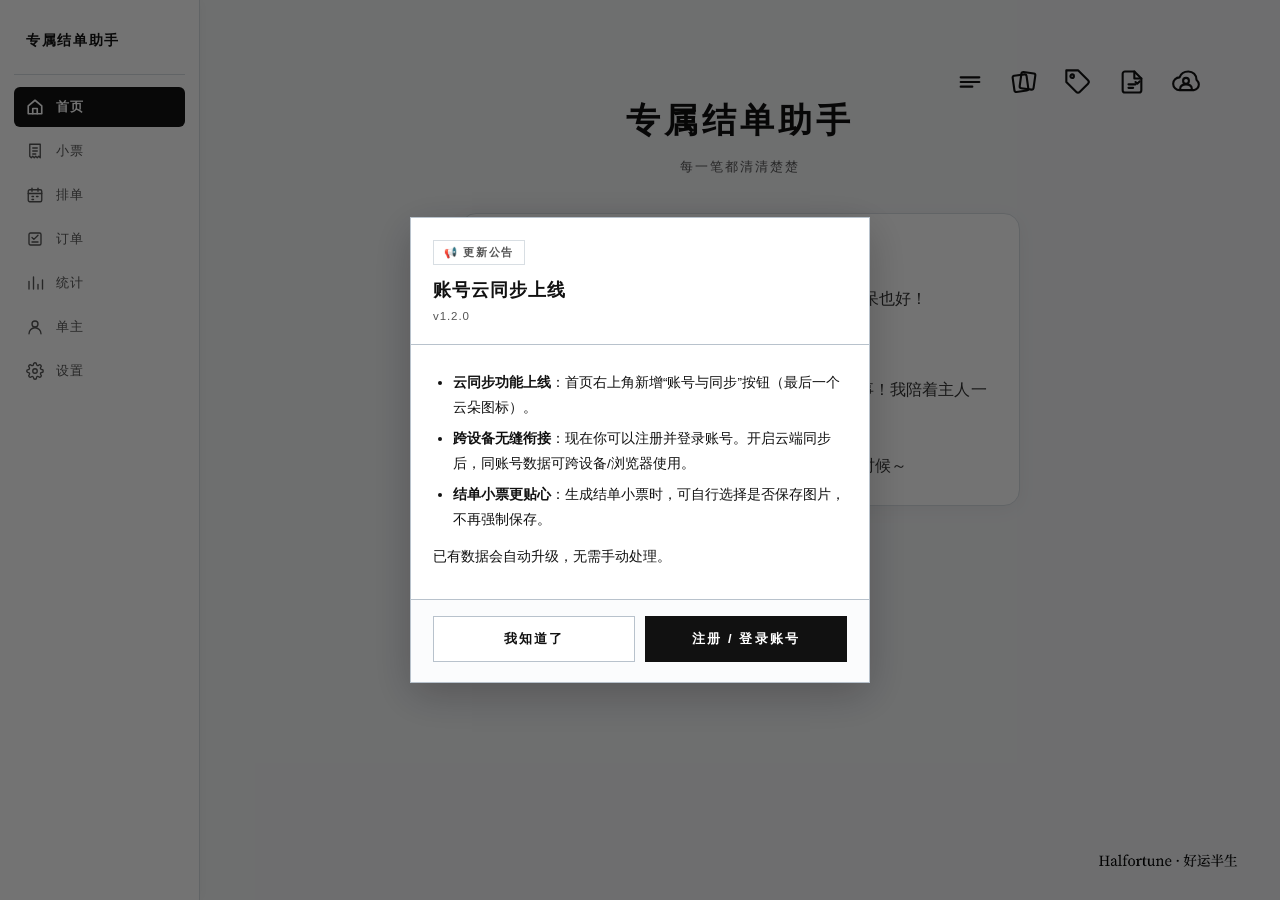
==== commit d493ecda: "Add files via upload" ====
--- a/index.html
+++ b/index.html
@@ -97,6 +97,14 @@
             <path d="M15 12 l1.5 1.5 2 -2"/>
           </svg>
         </button>
+        <!-- ★ 账号按钮，放在最后，带云朵图标和强制背景色 -->
+        <button type="button" class="home-tool-btn" onclick="openAccountPage()" title="账号与同步" aria-label="账号与同步">
+          <svg viewBox="0 0 24 24" fill="none" stroke="currentColor" stroke-width="1.8" stroke-linecap="round" stroke-linejoin="round">
+            <path d="M17.5 19H6.5C3.5 19 1 16.5 1 13.5C1 10.5 3.5 8 6.5 8C7.5 5 10.5 3 14 3C18 3 21 6 21 10C22 11 23 12.5 23 14C23 16.5 21 18.5 18.5 19H17.5Z" />
+            <circle cx="12" cy="11" r="2.5" />
+            <path d="M7 18C7 15.5 9 14 12 14C15 14 17 15.5 17 18" />
+          </svg>
+        </button>
       </div>
 
       <div class="home-wrap">
@@ -1563,7 +1571,11 @@
     <section class="page" id="pageBasicSetting">
       <div class="page-head">
         <h1>基础信息</h1>
-        <button class="action-btn ghost" onclick="showPage('pageSettings')" style="padding:8px 16px;">← 返回</button>
+        <div style="display:flex; gap:10px;">
+          <button class="action-btn ghost" id="basicSettingEditBtn" onclick="toggleBasicSettingEdit()" style="padding:8px 16px;">编辑</button>
+          <button class="action-btn" id="basicSettingSaveBtn" onclick="saveBasicSetting()" style="padding:8px 16px; display:none;">保存</button>
+          <button class="action-btn ghost" onclick="backFromBasicSetting()" style="padding:8px 16px;">← 返回</button>
+        </div>
       </div>
       <section class="panel">
         <div class="module" style="grid-template-columns: 1fr 1fr;">
@@ -1656,6 +1668,64 @@
       </div>
       <section class="panel">
         <div id="announcementHistoryList" class="announcement-history-list"></div>
+      </section>
+    </section>
+
+    <!-- 账号与同步 -->
+    <section class="page" id="pageAccount">
+      <div class="page-head">
+        <h1>账号与同步</h1>
+        <button class="action-btn ghost td-mini-btn" onclick="showPage('pageMain')">← 返回</button>
+      </div>
+
+      <!-- 区块一：账号状态 -->
+      <section class="panel" id="accountStatusPanel">
+        <div style="display:flex; align-items:center; gap:16px;">
+          <div style="width:60px; height:60px; border-radius:50%; background:#eef1f4; display:flex; align-items:center; justify-content:center; color:#555;">
+            <svg viewBox="0 0 24 24" fill="none" stroke="currentColor" stroke-width="1.5" style="width:32px;height:32px;"><circle cx="12" cy="8" r="4"/><path d="M4 21 a8 8 0 0 1 16 0"/></svg>
+          </div>
+          <div style="flex:1;">
+            <div id="accountStatusText" style="font-weight:700; font-size:16px;">当前未登录</div>
+            <div id="accountStatusSub" style="font-size:12.5px; color:var(--ink-soft); margin-top:4px;">数据仅保存在本机，换设备需手动导入</div>
+          </div>
+          <button class="action-btn td-mini-btn" id="btnAccountLogin" onclick="showAccountLogin()">立即登录 / 注册</button>
+          <button class="action-btn ghost td-mini-btn" id="btnAccountLogout" onclick="doAccountLogout()" style="display:none; border-color:var(--red); color:var(--red);">退出登录</button>
+        </div>
+      </section>
+
+      <!-- 区块三：云端同步（需登录） -->
+      <section class="panel" id="cloudSyncPanel" style="display:none;">
+        <div class="section-head-row">
+          <h2 class="section-title" style="flex:1; margin:0;">云端同步</h2>
+          <label class="switch-wrap" title="关闭后不自动同步">
+            <span class="switch-label-text">自动同步</span>
+            <span class="switch">
+              <input type="checkbox" id="autoSyncToggle" checked onchange="onAutoSyncToggle()" />
+              <span class="switch-slider"></span>
+            </span>
+          </label>
+        </div>
+        
+        <div style="font-size:12px; color:var(--ink-soft); margin:0 0 14px; display:flex; justify-content:space-between;">
+          <span>上次同步：<span id="lastSyncTime">从未同步</span></span>
+          <span id="syncStatusText"></span>
+        </div>
+
+        <div class="actions cloud-sync-actions" style="justify-content:flex-start; margin-top:4px;">
+          <button class="action-btn ghost" onclick="doCoverCloud()">覆盖云端</button>
+          <button class="action-btn ghost" onclick="doCoverLocal()">覆盖本机</button>
+          <button class="action-btn ghost" onclick="doDataMerge()">数据合并</button>
+        </div>
+      </section>
+
+      <!-- 区块四：手动同步 -->
+      <section class="panel" id="manualSyncPanel">
+        <h2 class="section-title">手动同步</h2>
+        <div class="actions manual-sync-actions" style="justify-content:flex-start; margin-top:4px;">
+          <button class="action-btn ghost" onclick="exportAllData()">导出数据</button>
+          <button class="action-btn ghost" onclick="importAllData()">导入数据</button>
+          <button class="action-btn ghost" onclick="resetAllData()">恢复初始</button>
+        </div>
       </section>
     </section>
 
@@ -1799,7 +1869,7 @@
 </div>
 
 <div id="modalRoot"></div>
-
+<script src="https://cdn.jsdelivr.net/npm/@supabase/supabase-js@2"></script>
 <script src="vendor/html2canvas.min.js"></script>
 <script src="script.js"></script>
 <script>
--- a/style.css
+++ b/style.css
@@ -729,8 +729,11 @@
   position: absolute; top: 0; left: 0;
   display: none; cursor: pointer;
   user-select: none; -webkit-user-select: none;
-  touch-action: none; pointer-events: auto;
+  touch-action: none; pointer-events: none; /* 默认不响应触摸事件 */
   object-fit: fill;
+}
+.receipt-bg-wrap.receipt-img-edit-active .receipt-bg-img {
+  pointer-events: auto; /* 只有在编辑状态下，背景图才响应拖动 */
 }
 .receipt-bg-wrap.receipt-img-edit-active .receipt-bg-img { cursor: move; }
 .receipt-bg-wrap .receipt-bg-img:active { cursor: grabbing; }
@@ -755,10 +758,13 @@
 .receipt-img-block > img {
   position: absolute; top: 0; left: 0;
   width: 100%; height: auto;
-  pointer-events: auto;
+  pointer-events: none; /* 默认不响应触摸事件，让手指滑动生效 */
   -webkit-user-drag: none; user-select: none;
   object-fit: fill;
   cursor: pointer;
+}
+.receipt-img-block.receipt-img-edit-active > img {
+  pointer-events: auto; /* 只有在编辑状态下，图片才响应拖动 */
 }
 .receipt-img-block.receipt-img-edit-active > img { cursor: move; }
 
@@ -9233,4 +9239,61 @@
     font-size: 0.8em;
     padding-left: 0.6em;
   }
+}
+/* ══════════ [CSS-50] 账号按钮（第5个）专属配色 ══════════ */
+
+/* 朱汐沧澜主题：给第5个按钮上朱红色 */
+:root[data-theme="zhuxi"] .home-top-actions .home-tool-btn:nth-child(5) {
+  color: #ffffff;
+  background: var(--zx-red);
+}
+
+/* 芭乐本乐主题：给第5个按钮上紫色 */
+:root[data-theme="guava"] .home-top-actions .home-tool-btn:nth-child(5) {
+  color: #ffffff;
+  background: var(--m); /* 紫色，用来和前面的粉/绿/黄区分开 */
+}
+/* ══════════ [CSS-51] 账号与同步 · 按钮主题适配 ══════════ */
+
+/* 1. 默认经典黑白主题：全部统一为深色线条 */
+.cloud-sync-actions .action-btn.ghost,
+.manual-sync-actions .action-btn.ghost {
+  border-color: var(--ink);
+  color: var(--ink);
+}
+
+/* 2. 朱汐沧澜主题（跳色）：云端同步使用【沧澜蓝】，手动同步使用【朱红】 */
+:root[data-theme="zhuxi"] .cloud-sync-actions .action-btn.ghost {
+  border-color: var(--zx-blue);
+  color: var(--zx-blue);
+}
+:root[data-theme="zhuxi"] .cloud-sync-actions .action-btn.ghost:hover {
+  background: var(--zx-blue-soft);
+}
+:root[data-theme="zhuxi"] .manual-sync-actions .action-btn.ghost {
+  border-color: var(--zx-red);
+  color: var(--zx-red);
+}
+:root[data-theme="zhuxi"] .manual-sync-actions .action-btn.ghost:hover {
+  background: var(--zx-red-soft);
+}
+
+/* 3. 云朵芝士主题：云端用天蓝，手动用灰蓝 */
+:root[data-theme="cute-ins"] .cloud-sync-actions .action-btn.ghost {
+  border-color: var(--theme-primary);
+  color: var(--theme-primary-deep);
+}
+:root[data-theme="cute-ins"] .manual-sync-actions .action-btn.ghost {
+  border-color: var(--theme-accent);
+  color: var(--theme-accent-deep);
+}
+
+/* 4. 芭乐本乐主题：云端用绿，手动用粉 */
+:root[data-theme="guava"] .cloud-sync-actions .action-btn.ghost {
+  border-color: var(--g);
+  color: var(--g-deep);
+}
+:root[data-theme="guava"] .manual-sync-actions .action-btn.ghost {
+  border-color: var(--p);
+  color: var(--p-deep);
 }
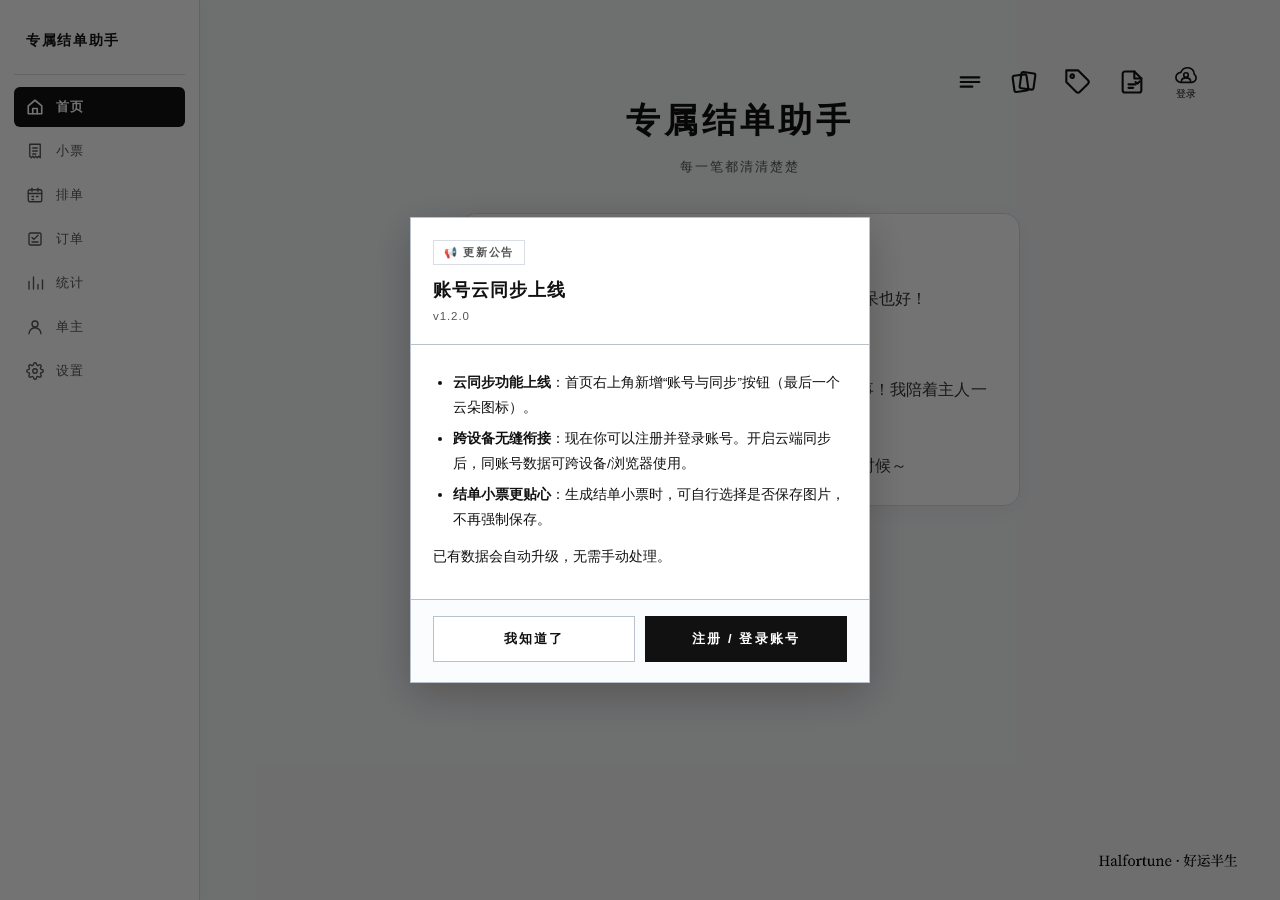
==== commit fba78c87: "Add files via upload" ====
--- a/index.html
+++ b/index.html
@@ -98,12 +98,13 @@
           </svg>
         </button>
         <!-- ★ 账号按钮，放在最后，带云朵图标和强制背景色 -->
-        <button type="button" class="home-tool-btn" onclick="openAccountPage()" title="账号与同步" aria-label="账号与同步">
-          <svg viewBox="0 0 24 24" fill="none" stroke="currentColor" stroke-width="1.8" stroke-linecap="round" stroke-linejoin="round">
+        <button type="button" class="home-tool-btn" onclick="openAccountPage()" title="账号与同步" aria-label="账号与同步" style="flex-direction: column; gap: 2px; height: auto; padding: 4px 0;">
+          <svg viewBox="0 0 24 24" fill="none" stroke="currentColor" stroke-width="1.8" stroke-linecap="round" stroke-linejoin="round" style="width: 22px; height: 22px;">
             <path d="M17.5 19H6.5C3.5 19 1 16.5 1 13.5C1 10.5 3.5 8 6.5 8C7.5 5 10.5 3 14 3C18 3 21 6 21 10C22 11 23 12.5 23 14C23 16.5 21 18.5 18.5 19H17.5Z" />
             <circle cx="12" cy="11" r="2.5" />
             <path d="M7 18C7 15.5 9 14 12 14C15 14 17 15.5 17 18" />
           </svg>
+          <span style="font-size: 10px; line-height: 1;">登录</span>
         </button>
       </div>
 
@@ -1581,11 +1582,11 @@
         <div class="module" style="grid-template-columns: 1fr 1fr;">
           <div>
             <label>身份</label>
-            <select id="setIdentity" onchange="syncMainFromSettings()"></select>
+            <select id="setIdentity"></select>
           </div>
           <div>
             <label>ID</label>
-            <input id="setName" oninput="syncMainFromSettings()" />
+            <input id="setName" />
           </div>
         </div>
         <p class="setting-hint" id="setIdentityHint">身份通过下方预设增删。</p>
@@ -1605,7 +1606,7 @@
         <div class="module" style="grid-template-columns: 1fr 1fr; margin-top:24px;">
           <div>
             <label style="margin-top:0;">定金预设模式</label>
-            <select id="setDepositMode" onchange="syncDepositFromSettings()">
+            <select id="setDepositMode">
               <option value="percent">百分比 %</option>
               <option value="amount">固定金额 ¥</option>
             </select>
@@ -1613,7 +1614,47 @@
           <div>
             <label style="margin-top:0;">定金预设数值</label>
             <div class="input-unit-wrap suffix" id="setDepositWrap">
-              <input id="setDeposit" type="number" step="0.01" value="20" oninput="syncDepositFromSettings()" />
+              <input id="setDeposit" type="number" step="0.01" value="20" />
+              <span class="input-unit" id="setDepositUnit">%</span>
+            </div>
+          </div>
+        </div>        <div class="module" style="grid-template-columns: 1fr 1fr;">
+          <div>
+            <label>身份</label>
+            <select id="setIdentity"></select>
+          </div>
+          <div>
+            <label>ID</label>
+            <input id="setName" />
+          </div>
+        </div>
+
+        <p class="setting-hint" id="setIdentityHint">身份通过下方预设增删。</p>
+
+        <div style="margin-top:24px;">
+          <label style="margin-top:0;">身份预设（可增删、可改名称）</label>
+          <div id="identityList"></div>
+          <button class="add-item-btn" onclick="openAddIdentityModal()" style="margin-top:6px;">+ 添加身份</button>
+        </div>
+
+        <div style="margin-top:24px;">
+          <label style="margin-top:0;">接单平台（主页默认选中此项）</label>
+          <select id="setPlatform"></select>
+          <p class="setting-hint">下拉最后一项「＋ 添加平台」可打开管理窗口。</p>
+        </div>
+
+        <div class="module" style="grid-template-columns: 1fr 1fr; margin-top:24px;">
+          <div>
+            <label style="margin-top:0;">定金预设模式</label>
+            <select id="setDepositMode">
+              <option value="percent">百分比 %</option>
+              <option value="amount">固定金额 ¥</option>
+            </select>
+          </div>
+          <div>
+            <label style="margin-top:0;">定金预设数值</label>
+            <div class="input-unit-wrap suffix" id="setDepositWrap">
+              <input id="setDeposit" type="number" step="0.01" value="20" />
               <span class="input-unit" id="setDepositUnit">%</span>
             </div>
           </div>
--- a/style.css
+++ b/style.css
@@ -9296,4 +9296,37 @@
 :root[data-theme="guava"] .manual-sync-actions .action-btn.ghost {
   border-color: var(--p);
   color: var(--p-deep);
+}
+/* ══════════ 密码输入框的小眼睛 ══════════ */
+.password-input-wrap {
+  position: relative;
+  display: flex;
+  align-items: center;
+  width: 100%;
+}
+.password-input-wrap input {
+  padding-right: 36px !important;
+}
+.password-eye-btn {
+  position: absolute;
+  right: 8px;
+  top: 50%;
+  transform: translateY(-50%);
+  background: transparent;
+  border: none;
+  cursor: pointer;
+  padding: 4px;
+  display: flex;
+  align-items: center;
+  justify-content: center;
+  color: var(--ink-soft);
+  opacity: 0.6;
+  transition: opacity 0.2s;
+}
+.password-eye-btn:hover {
+  opacity: 1;
+}
+.password-eye-btn svg {
+  width: 18px;
+  height: 18px;
 }
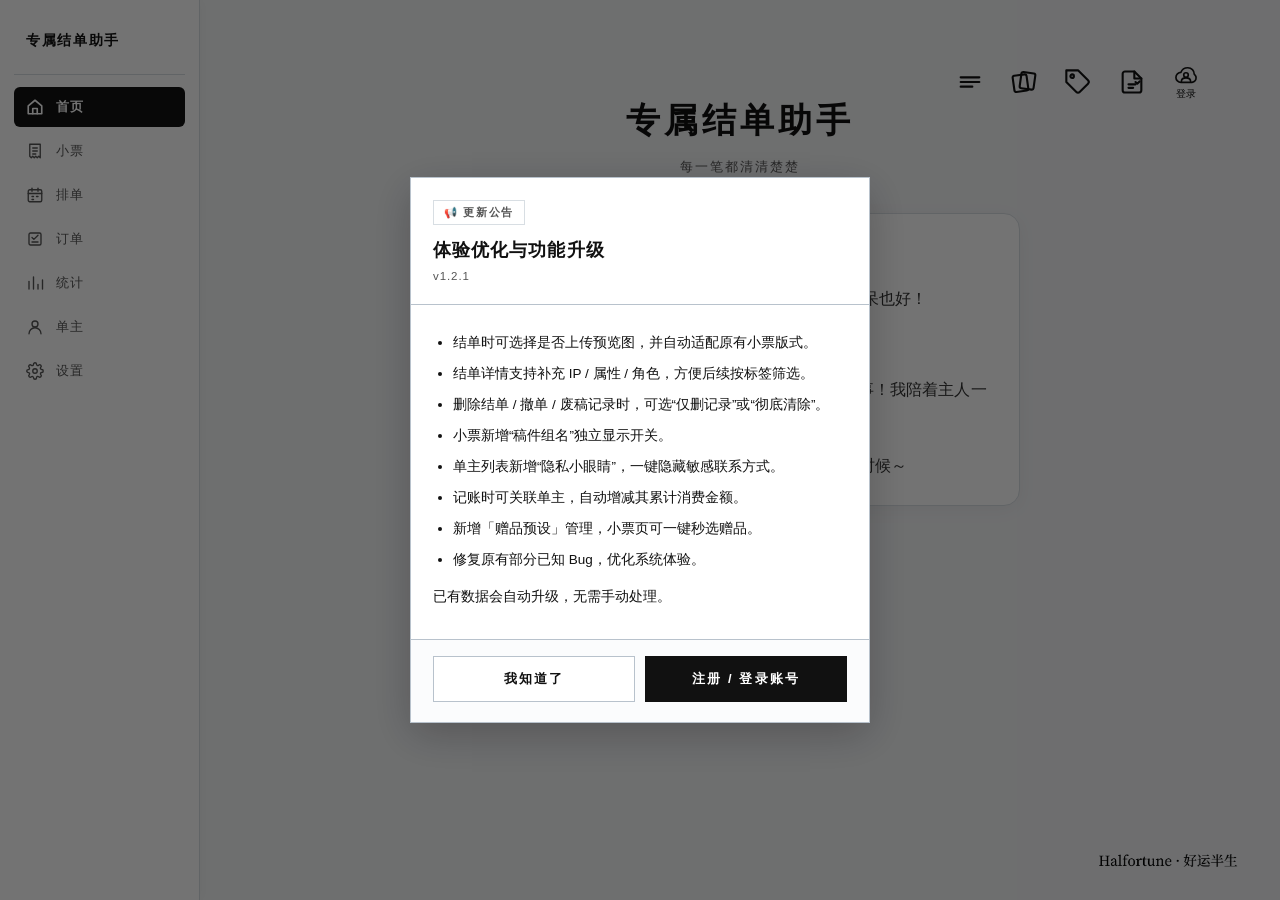
==== commit 8f984f3a: "Add files via upload" ====
--- a/index.html
+++ b/index.html
@@ -361,6 +361,13 @@
                   </div>
                 </div>
 
+                                <div id="outGiftsBox" style="display:none;margin-top:10px;margin-bottom:10px;">
+                  <div class="info-row" style="color:var(--rc-ink-soft);font-size:12px;letter-spacing:.08em;text-transform:uppercase;">
+                    <span>赠品</span>
+                  </div>
+                  <div id="outGifts" style="color:var(--rc-ink-soft);"></div>
+                </div>
+                
                 <div class="totals pay-totals">
                   <div class="row pay"><span>应付金额</span><span class="v" id="outPayable"></span></div>
                   <div class="row pay-bold" id="outPrepaidRow">
@@ -374,13 +381,6 @@
                   </div>
 
                   <div class="row pay-bold" id="outFinalRow"><span>待结尾款</span><span id="outFinal"></span></div>
-                </div>
-
-                <div id="outGiftsBox" style="display:none;margin-top:10px;">
-                  <div class="info-row" style="color:var(--rc-ink-soft);font-size:12px;letter-spacing:.08em;text-transform:uppercase;">
-                    <span>赠品</span><span>价值</span>
-                  </div>
-                  <div id="outGifts"></div>
                 </div>
 
                 <hr class="rule double" />
@@ -608,6 +608,11 @@
                 <span>总合计</span>
               </label>
 
+              <label class="rs-check-row" style="margin-top: 12px; border-top: 1px dashed var(--line-soft); padding-top: 12px;">
+                <input type="checkbox" id="rsShowGroupTitle" onchange="onContentSettingChange()" />
+                <span>稿件组名</span>
+              </label>
+
               <p class="rs-tip-sm" style="margin-top:16px;">
                 <strong>永远显示</strong>：稿件明细、组合计、订单总价、应付金额。<br>
                 <strong>有值才显示</strong>：附加、折扣、服务费、预付、待结。
@@ -900,8 +905,8 @@
             <label>联系方式</label>
             <div class="td-contact-row">
               <select id="tdContactType" class="td-field" disabled style="flex:0 0 80px;">
+                <option value="VX">VX</option>
                 <option value="QQ">QQ</option>
-                <option value="VX">VX</option>
               </select>
               <input id="tdContact" class="td-field" readonly />
               <button type="button" class="td-copy-btn" onclick="copyTodoContact()" title="复制账号">
@@ -969,7 +974,15 @@
     <!-- 单主 -->
     <section class="page" id="pageMaster">
       <div class="master-head-row">
-        <h1 class="master-head-title">单主<span class="master-count" id="masterCount">（0 位）</span></h1>
+        <h1 class="master-head-title">
+          单主<span class="master-count" id="masterCount">（0 位）</span>
+          <button type="button" class="master-privacy-btn" id="masterPrivacyBtn" onclick="toggleMasterPrivacy()" title="隐藏/显示联系方式">
+            <svg viewBox="0 0 24 24" fill="none" stroke="currentColor" stroke-width="2" stroke-linecap="round" stroke-linejoin="round">
+              <path d="M1 12s4-8 11-8 11 8 11 8-4 8-11 8-11-8-11-8z"></path>
+              <circle cx="12" cy="12" r="3"></circle>
+            </svg>
+          </button>
+        </h1>
         <div class="master-head-btns">
           <button type="button" class="master-head-btn" onclick="openMasterAddModal()">添加</button>
           <button type="button" class="master-head-btn" onclick="openMasterFilterModal()">筛选</button>
@@ -1028,8 +1041,8 @@
             <label>联系方式</label>
             <div class="td-contact-row">
               <select id="mdContactType" class="td-field" disabled style="flex:0 0 80px;">
+                <option value="VX">VX</option>
                 <option value="QQ">QQ</option>
-                <option value="VX">VX</option>
               </select>
               <input id="mdContact" class="td-field" readonly />
               <button type="button" class="td-copy-btn" onclick="copyMasterContact()" title="复制账号">
@@ -1525,7 +1538,10 @@
         <button class="action-btn" onclick="openExtraPresetSetting()">附加费用</button>
         <p class="setting-desc">用于「稿件组」与「订单级」附加费用。</p>
         <button class="action-btn" onclick="openDiscountPresetSetting()">优惠折扣</button>
-        <p class="setting-desc" style="margin-bottom:0;">用于「稿件组」与「订单级」优惠。</p>
+        <p class="setting-desc">用于「稿件组」与「订单级」优惠。</p>
+        
+        <button class="action-btn" onclick="openGiftPresetSetting()">赠品预设</button>
+        <p class="setting-desc" style="margin-bottom:0;">用于小票页面的赠品快速选择。</p>
       </section>
     </section>
 
@@ -1568,8 +1584,20 @@
         <div id="discountPresetCards"></div>
       </section>
     </section>
-
-    <section class="page" id="pageBasicSetting">
+    <section class="page" id="pageGiftPreset">
+      <div class="page-head">
+        <h1>赠品预设</h1>
+        <button class="action-btn ghost" onclick="showPage('pageSettings')" style="padding:8px 16px;">← 返回</button>
+      </div>
+      <section class="panel">
+        <div style="display:flex; gap:10px; margin-bottom:16px;">
+          <button class="action-btn" onclick="openGiftPresetAddModal()">+ 添加赠品预设</button>
+        </div>
+        <div id="giftPresetCards"></div>
+      </section>
+    </section>
+    
+       <section class="page" id="pageBasicSetting">
       <div class="page-head">
         <h1>基础信息</h1>
         <div style="display:flex; gap:10px;">
@@ -1582,11 +1610,11 @@
         <div class="module" style="grid-template-columns: 1fr 1fr;">
           <div>
             <label>身份</label>
-            <select id="setIdentity"></select>
+            <select id="setIdentity" disabled></select>
           </div>
           <div>
             <label>ID</label>
-            <input id="setName" />
+            <input id="setName" disabled />
           </div>
         </div>
         <p class="setting-hint" id="setIdentityHint">身份通过下方预设增删。</p>
@@ -1599,14 +1627,14 @@
 
         <div style="margin-top:24px;">
           <label style="margin-top:0;">接单平台（主页默认选中此项）</label>
-          <select id="setPlatform" onchange="onSetPlatformChange()"></select>
+          <select id="setPlatform" disabled></select>
           <p class="setting-hint">下拉最后一项「＋ 添加平台」可打开管理窗口。</p>
         </div>
 
         <div class="module" style="grid-template-columns: 1fr 1fr; margin-top:24px;">
           <div>
             <label style="margin-top:0;">定金预设模式</label>
-            <select id="setDepositMode">
+            <select id="setDepositMode" disabled>
               <option value="percent">百分比 %</option>
               <option value="amount">固定金额 ¥</option>
             </select>
@@ -1614,47 +1642,7 @@
           <div>
             <label style="margin-top:0;">定金预设数值</label>
             <div class="input-unit-wrap suffix" id="setDepositWrap">
-              <input id="setDeposit" type="number" step="0.01" value="20" />
-              <span class="input-unit" id="setDepositUnit">%</span>
-            </div>
-          </div>
-        </div>        <div class="module" style="grid-template-columns: 1fr 1fr;">
-          <div>
-            <label>身份</label>
-            <select id="setIdentity"></select>
-          </div>
-          <div>
-            <label>ID</label>
-            <input id="setName" />
-          </div>
-        </div>
-
-        <p class="setting-hint" id="setIdentityHint">身份通过下方预设增删。</p>
-
-        <div style="margin-top:24px;">
-          <label style="margin-top:0;">身份预设（可增删、可改名称）</label>
-          <div id="identityList"></div>
-          <button class="add-item-btn" onclick="openAddIdentityModal()" style="margin-top:6px;">+ 添加身份</button>
-        </div>
-
-        <div style="margin-top:24px;">
-          <label style="margin-top:0;">接单平台（主页默认选中此项）</label>
-          <select id="setPlatform"></select>
-          <p class="setting-hint">下拉最后一项「＋ 添加平台」可打开管理窗口。</p>
-        </div>
-
-        <div class="module" style="grid-template-columns: 1fr 1fr; margin-top:24px;">
-          <div>
-            <label style="margin-top:0;">定金预设模式</label>
-            <select id="setDepositMode">
-              <option value="percent">百分比 %</option>
-              <option value="amount">固定金额 ¥</option>
-            </select>
-          </div>
-          <div>
-            <label style="margin-top:0;">定金预设数值</label>
-            <div class="input-unit-wrap suffix" id="setDepositWrap">
-              <input id="setDeposit" type="number" step="0.01" value="20" />
+              <input id="setDeposit" type="number" step="0.01" value="20" disabled />
               <span class="input-unit" id="setDepositUnit">%</span>
             </div>
           </div>
--- a/style.css
+++ b/style.css
@@ -9329,4 +9329,42 @@
 .password-eye-btn svg {
   width: 18px;
   height: 18px;
+}
+/* ══════════ 单主页面 · 隐私小眼睛 ══════════ */
+.master-privacy-btn {
+  background: transparent;
+  border: none;
+  padding: 4px;
+  margin-left: 4px;
+  cursor: pointer;
+  color: var(--ink-soft);
+  display: inline-flex;
+  align-items: center;
+  justify-content: center;
+  transition: color 0.2s, opacity 0.2s, transform 0.1s;
+  opacity: 0.5;
+  vertical-align: middle;
+}
+.master-privacy-btn:hover {
+  opacity: 1;
+}
+.master-privacy-btn:active {
+  transform: scale(0.9);
+}
+.master-privacy-btn svg {
+  width: 18px;
+  height: 18px;
+}
+.master-privacy-btn.is-hidden {
+  color: var(--red);
+  opacity: 0.8;
+}
+/* ══════════ 结单详情 · 权限下拉框防重合 ══════════ */
+#compDetailLicense {
+  text-align: right;
+  width: 65%;
+  border-bottom: 1px dashed var(--line);
+  /* 强制右侧留出 24px 的箭头空间，防止文字和箭头重叠 */
+  padding: 4px 24px 4px 4px !important; 
+  background-position: right 4px center !important;
 }
